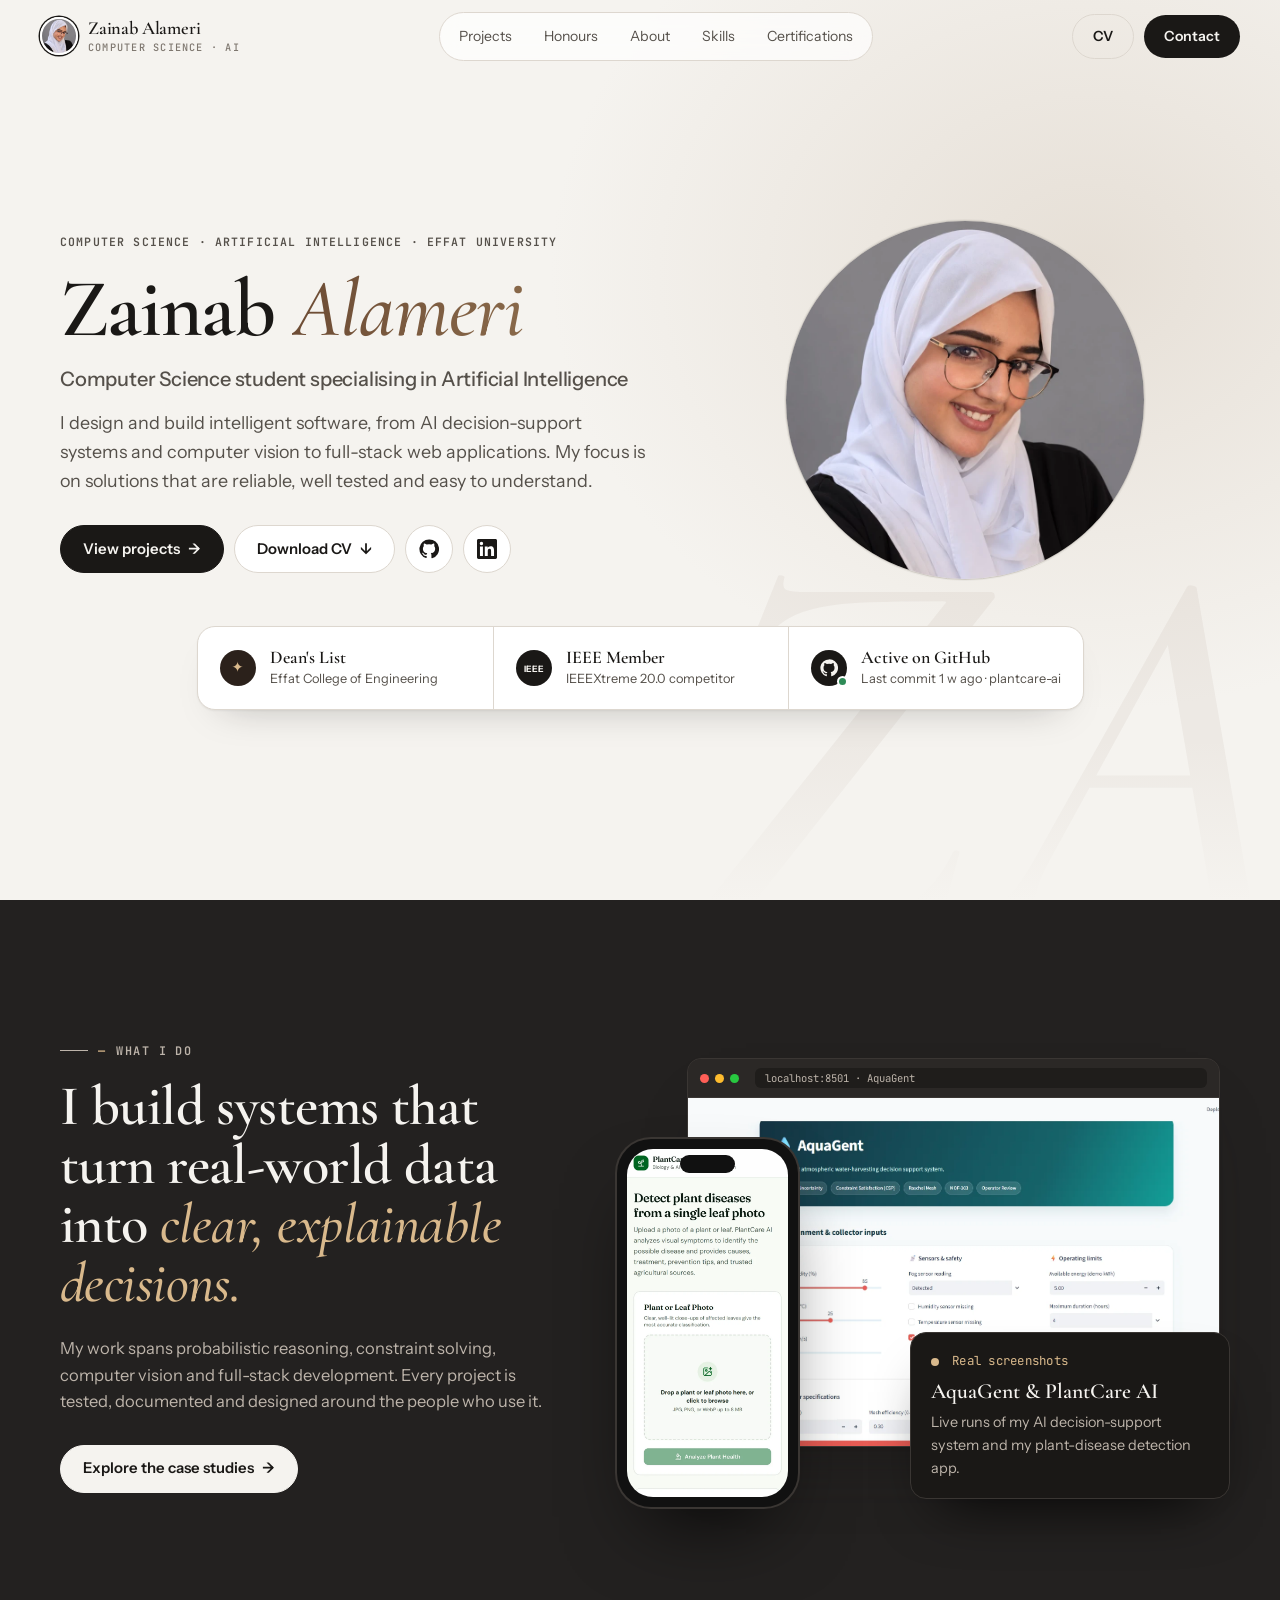
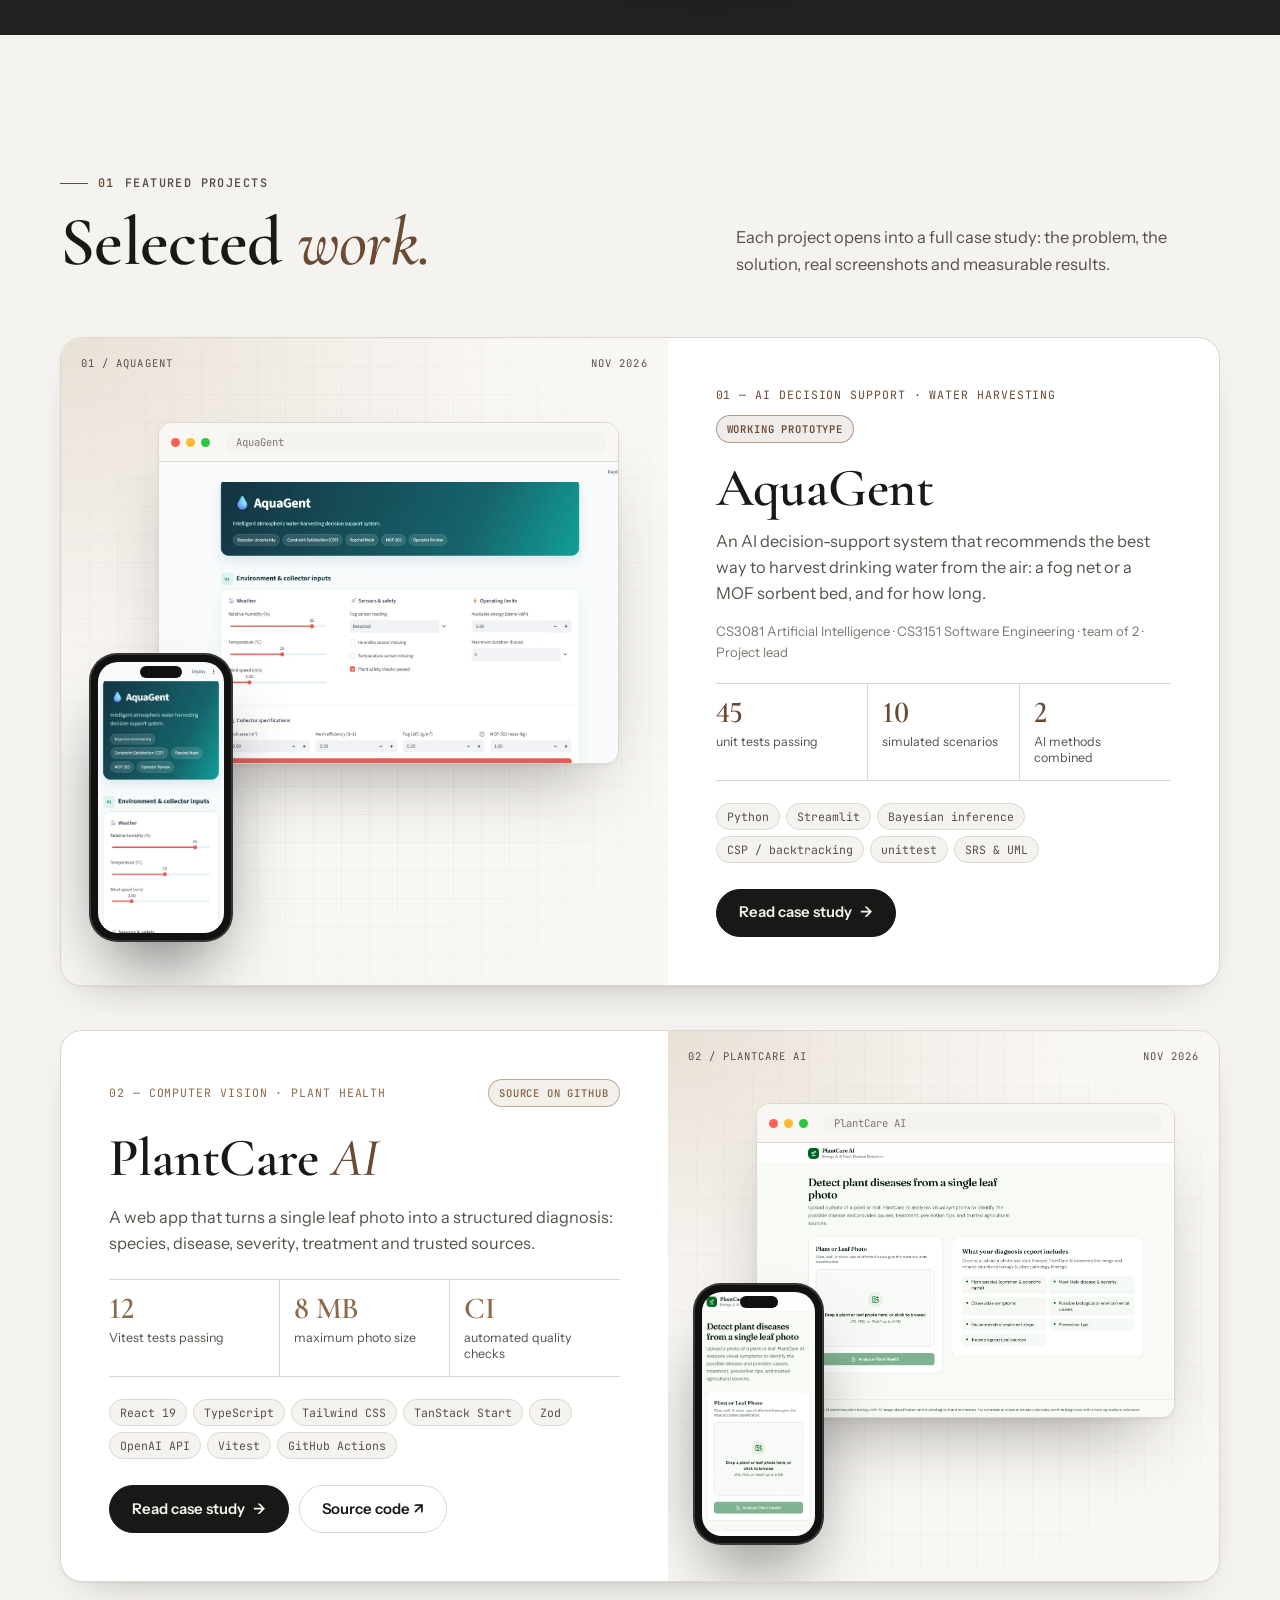
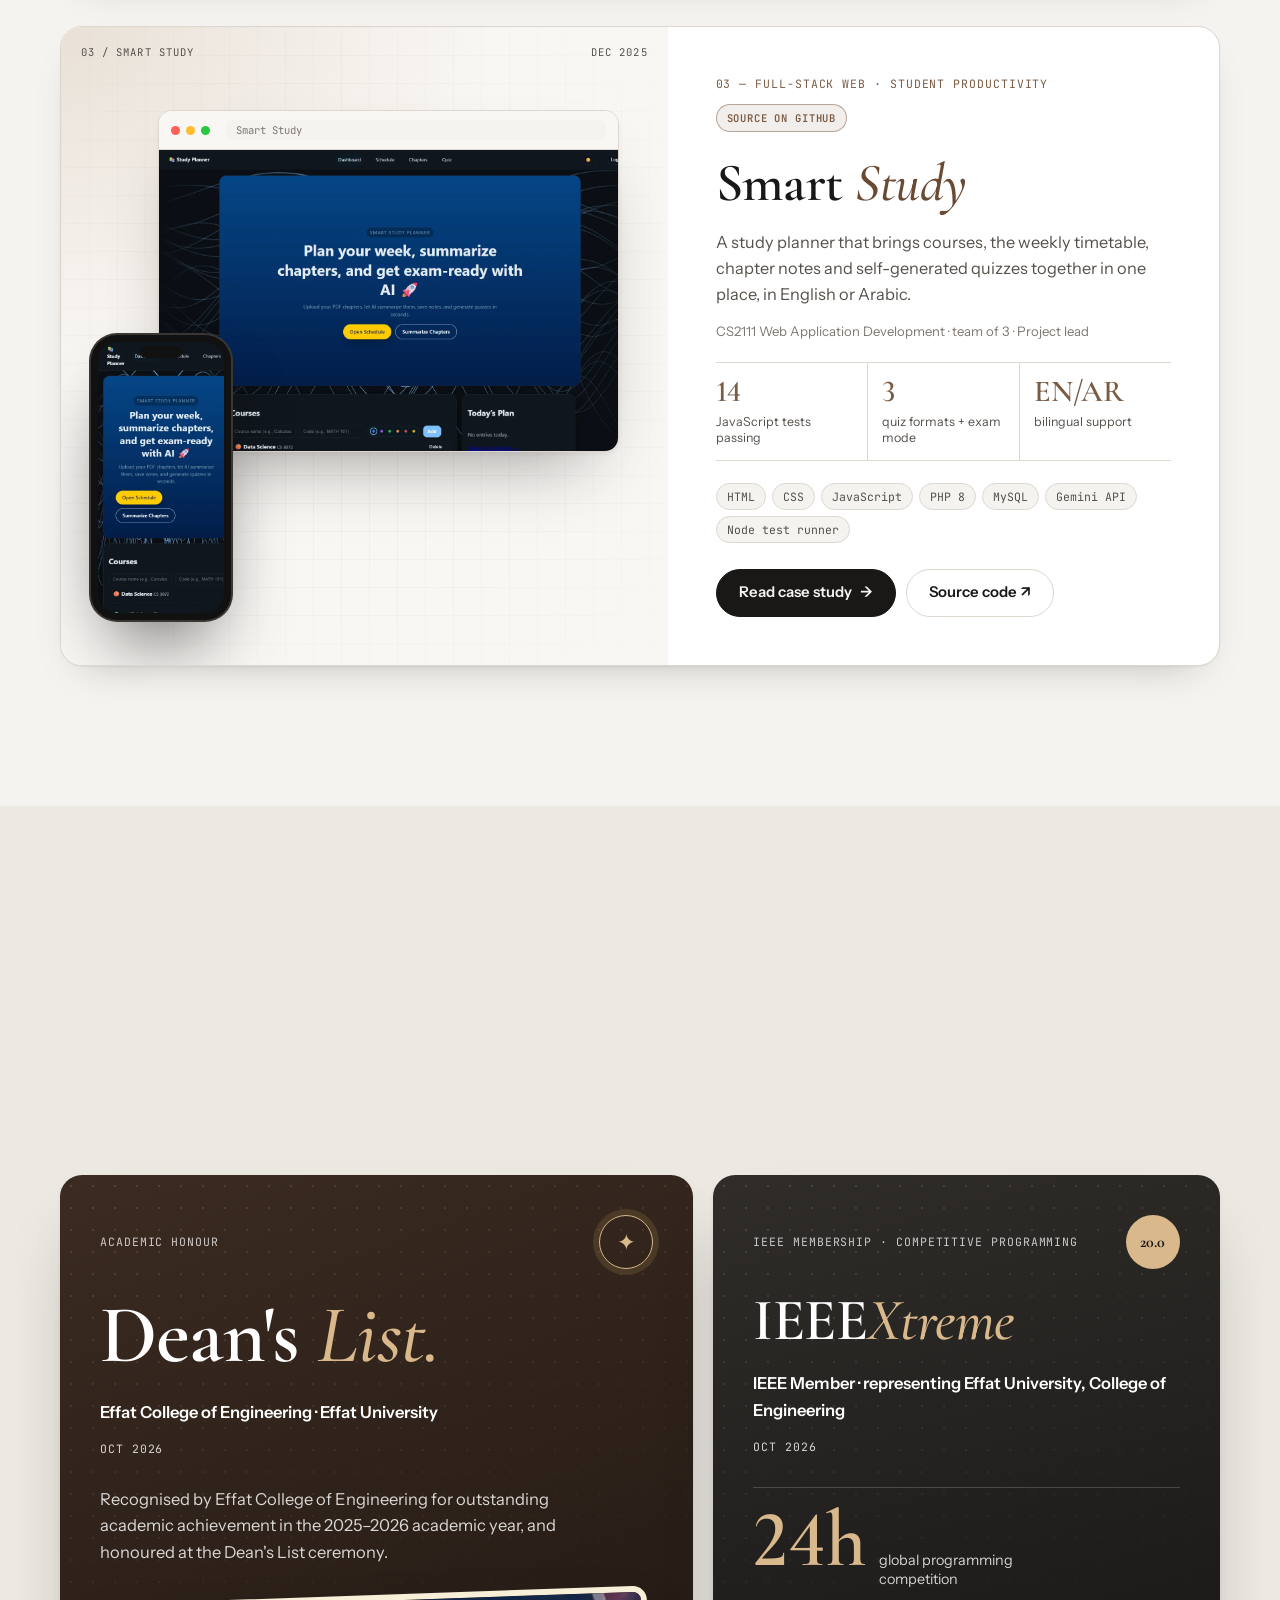
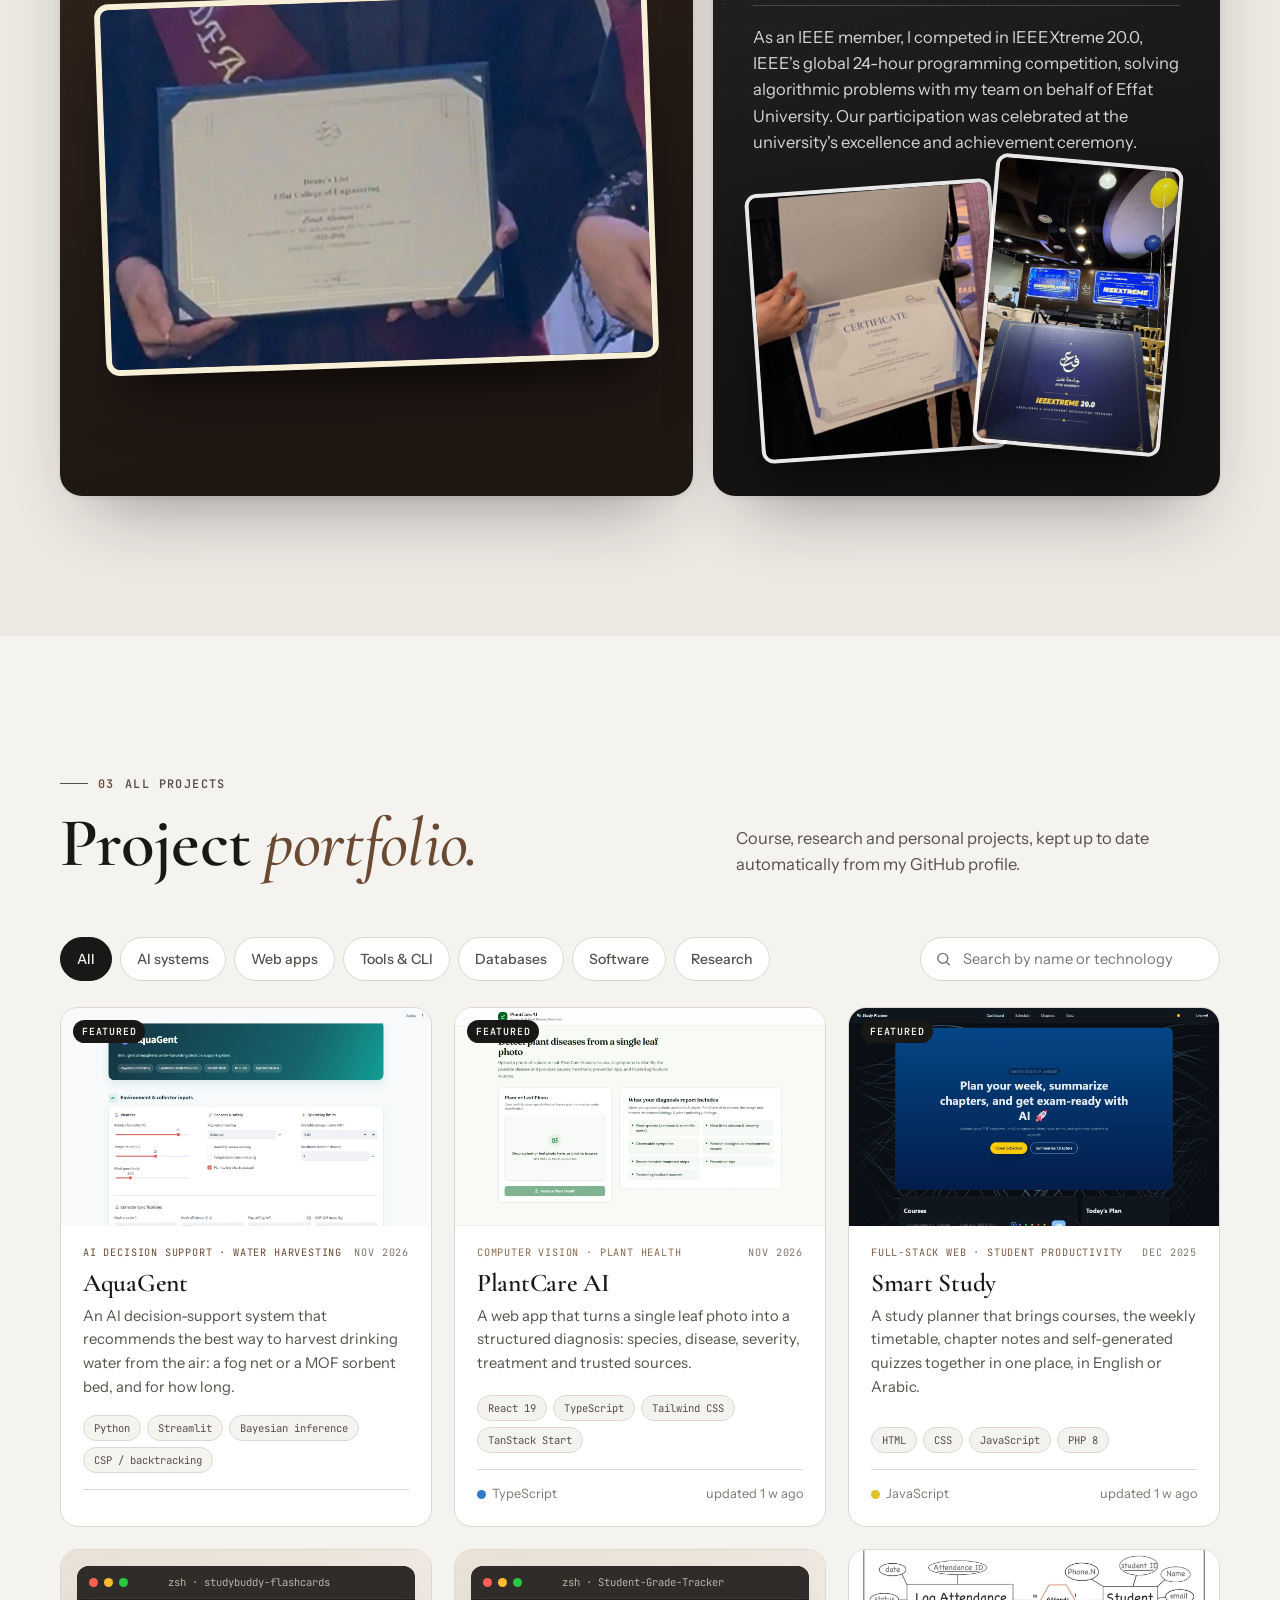
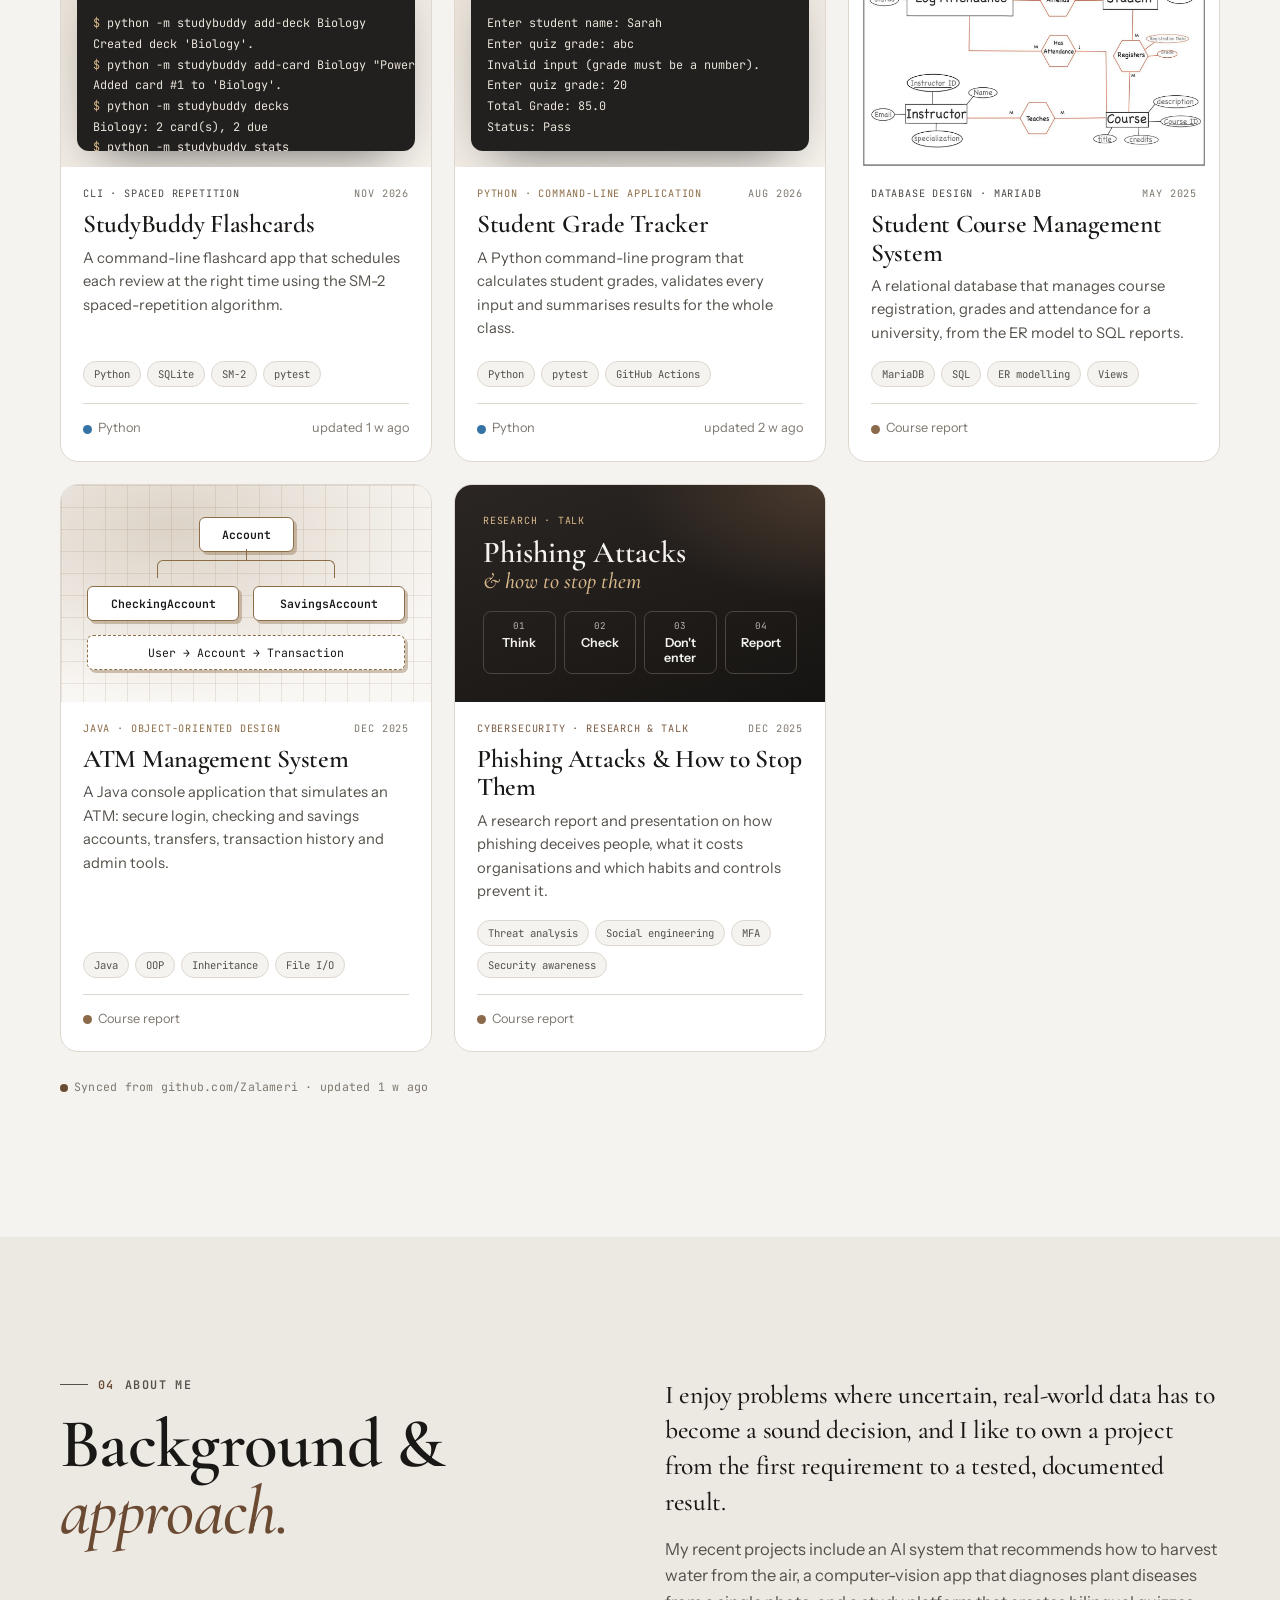
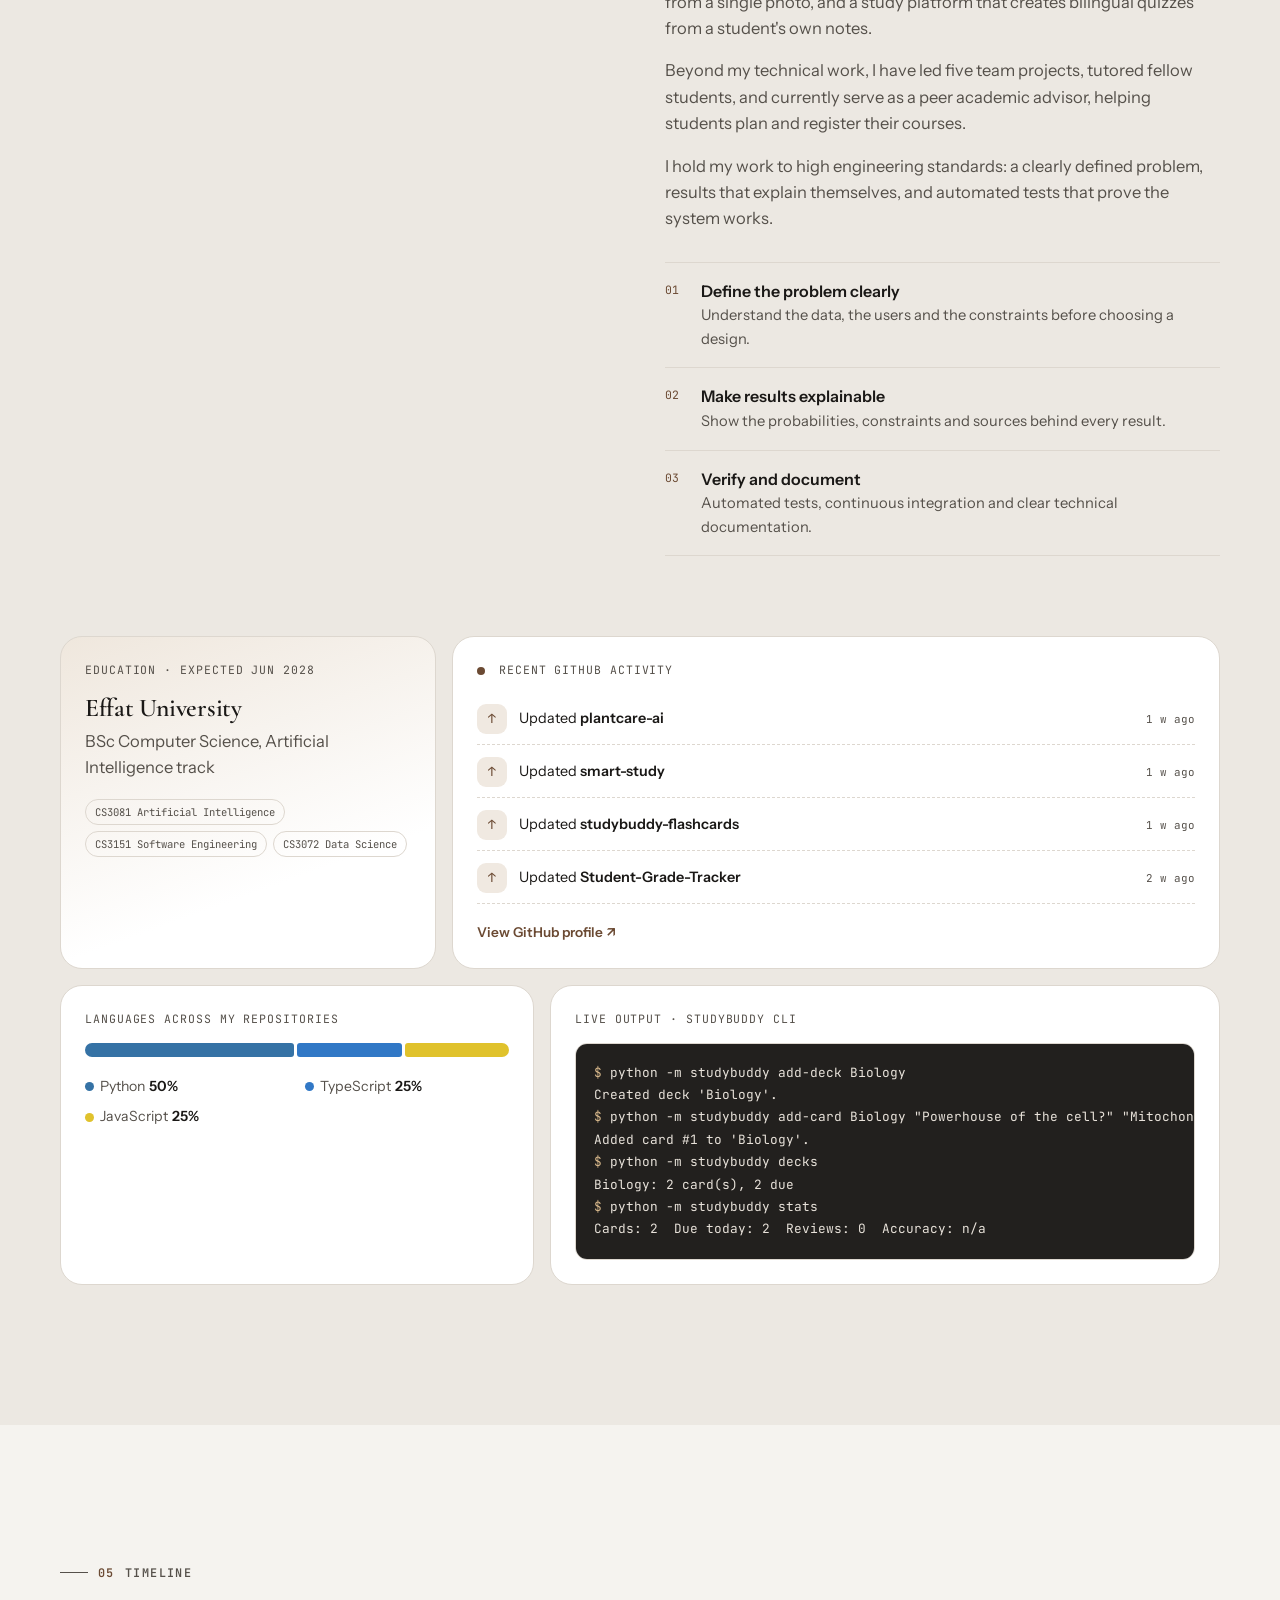
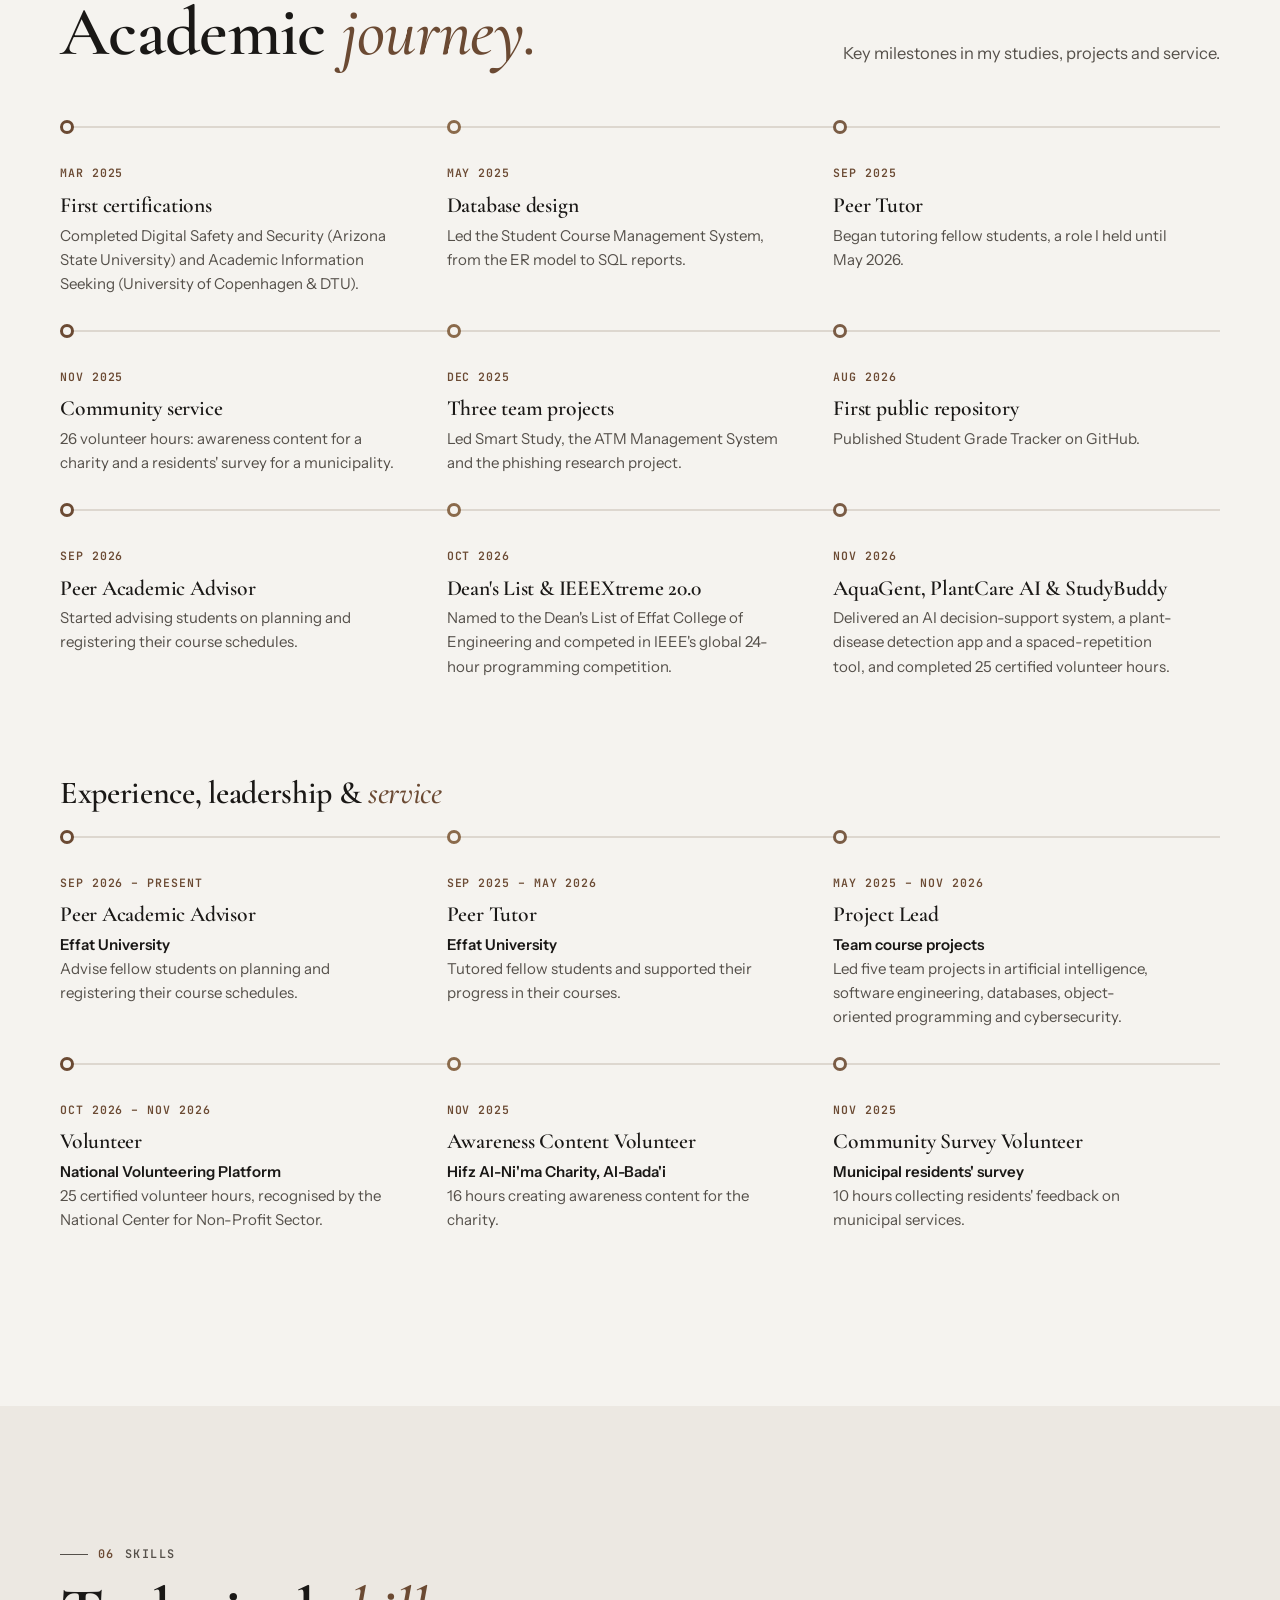
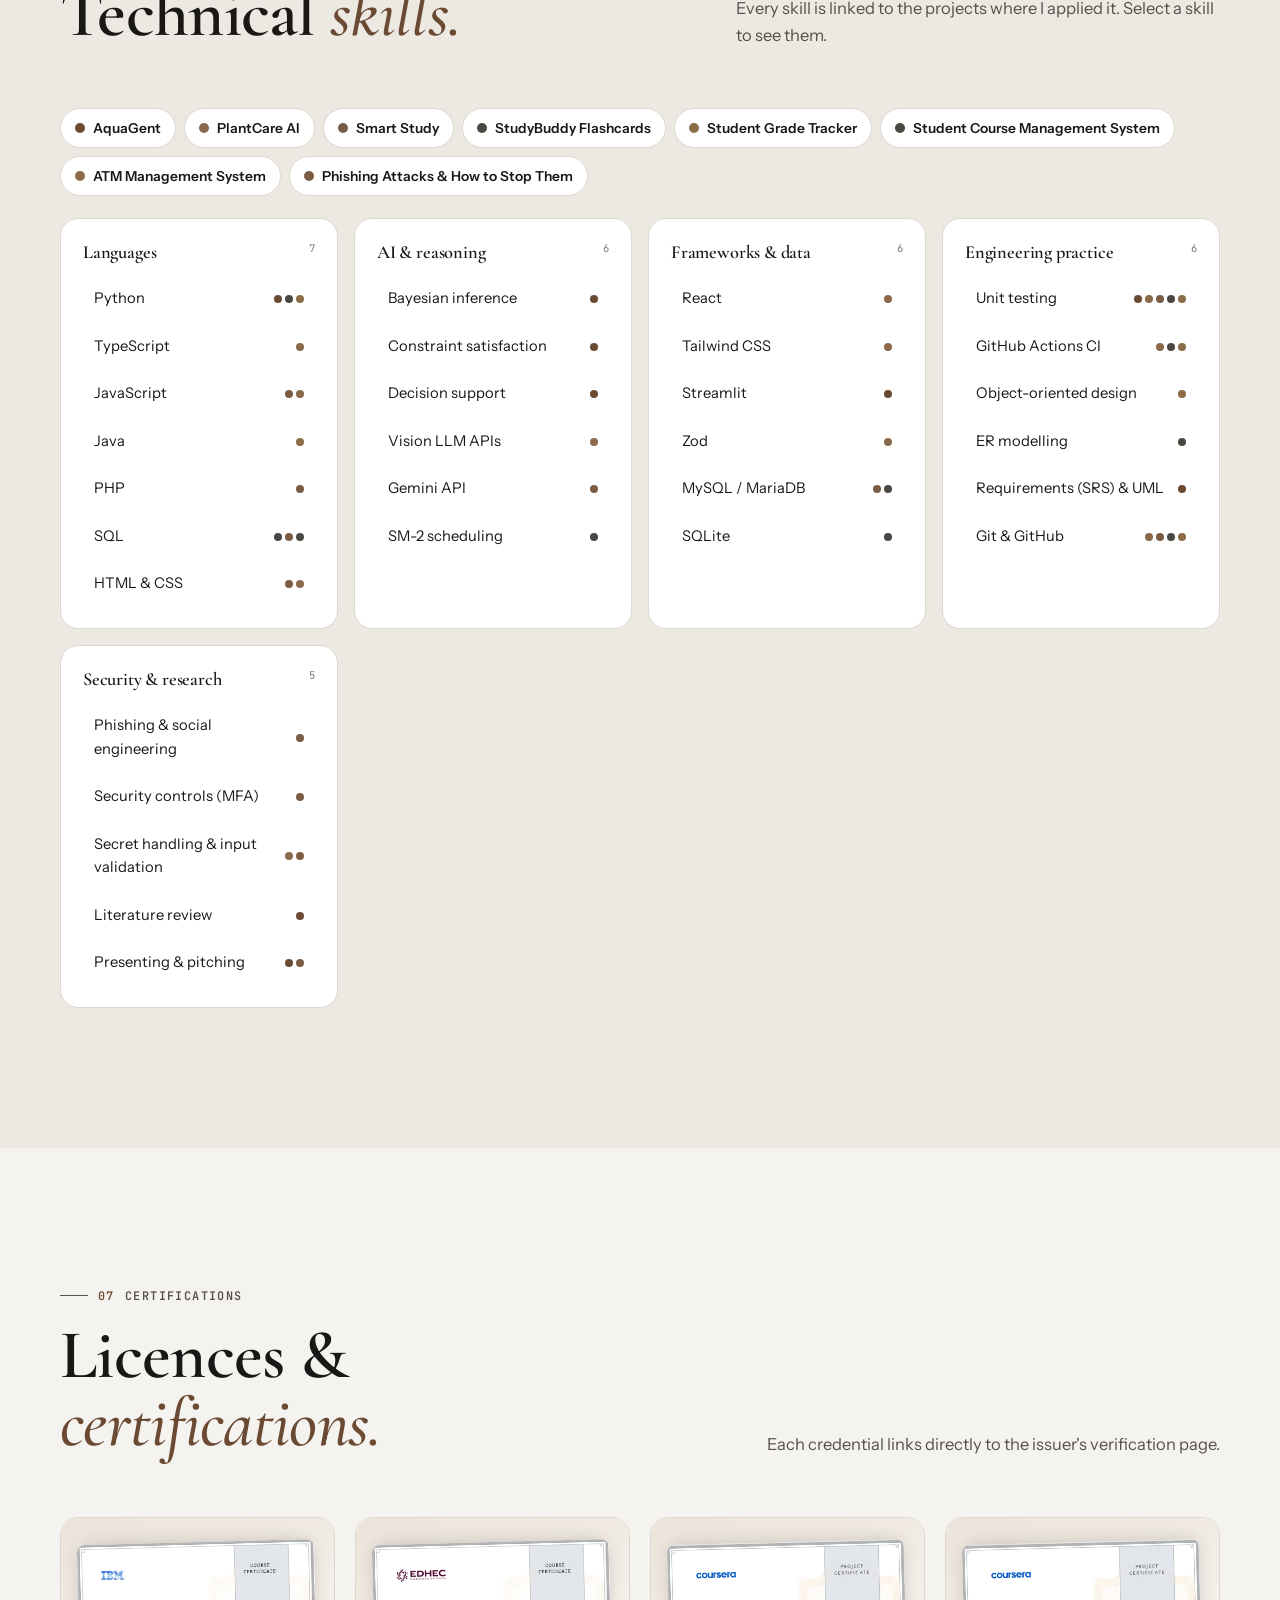
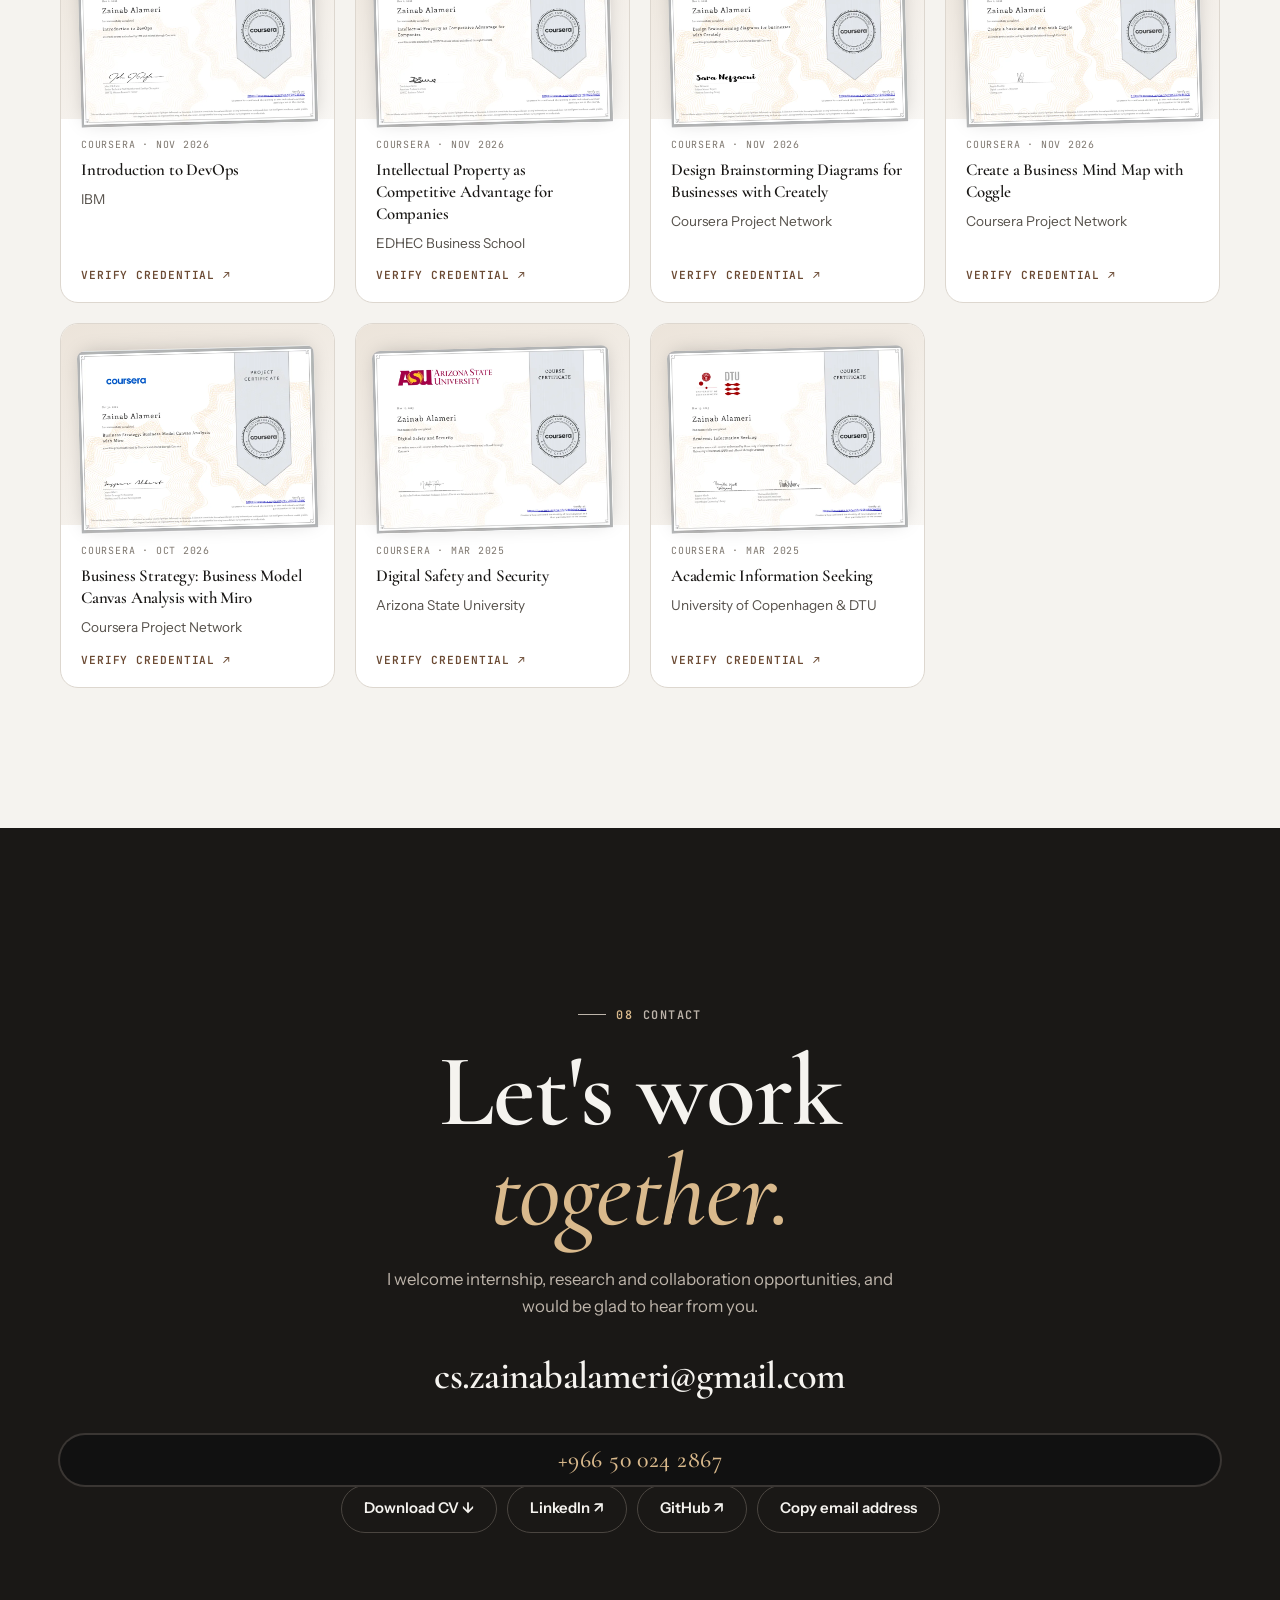
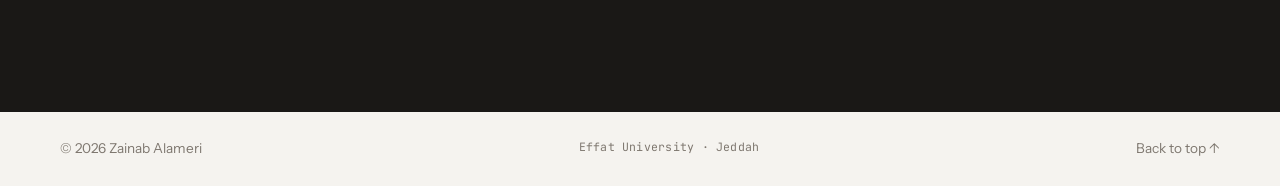
==== index.html @ dae9805c "Portfolio website and CV" ====
<!doctype html>
<html lang="en">
<head>
  <meta charset="utf-8">
  <meta name="viewport" content="width=device-width, initial-scale=1">
  <title>Zainab Alameri · Computer Science & Artificial Intelligence</title>
  <meta name="description" content="Zainab Alameri, Computer Science (Artificial Intelligence) student at Effat University and Dean's List honoree. Projects, case studies, skills and certifications.">
  <meta name="theme-color" content="#f4f8f8">
  <link rel="canonical" href="https://zalameri.github.io/">
  <meta property="og:type" content="website">
  <meta property="og:title" content="Zainab Alameri · Computer Science & Artificial Intelligence">
  <meta property="og:description" content="Computer Science (AI) student at Effat University building intelligent, well-tested software.">
  <meta property="og:url" content="https://zalameri.github.io/">
  <meta property="og:image" content="https://zalameri.github.io/assets/img/zainab-head.webp">
  <meta name="twitter:card" content="summary">
  <link rel="icon" href="assets/img/favicon.svg" type="image/svg+xml">
  <link rel="preconnect" href="https://fonts.googleapis.com">
  <link rel="preconnect" href="https://fonts.gstatic.com" crossorigin>
  <link href="https://fonts.googleapis.com/css2?family=Cormorant+Garamond:ital,wght@0,400..700;1,400..700&family=Instrument+Sans:wght@400..700&family=JetBrains+Mono:wght@400;600&display=swap" rel="stylesheet">
  <link rel="stylesheet" href="assets/css/style.css?v=22">
</head>
<body>
  <a class="skip" href="#main">Skip to content</a>
  <div class="progress" aria-hidden="true"><span></span></div>

  <header class="top">
    <a class="brand" href="#home" aria-label="Zainab Alameri, home">
      <img class="brand-avatar" src="assets/img/zainab-sm.webp" alt="" width="240" height="240">
      <span class="brand-name">Zainab Alameri<small>Computer Science · AI</small></span>
    </a>
    <nav class="nav" aria-label="Main">
      <a href="#work">Projects</a>
      <a href="#recognition">Honours</a>
      <a href="#about">About</a>
      <a href="#skills">Skills</a>
      <a href="#certificates">Certifications</a>
    </nav>
    <div class="top-actions">
      <a class="pill-btn ghost-pill" href="cv.html">CV</a>
      <a class="pill-btn" href="#contact">Contact</a>
    </div>
  </header>

  <main id="main">
    <!-- ================= HERO ================= -->
    <section id="home" class="hero">
      <span class="monogram" aria-hidden="true">ZA</span>
      <div class="wrap hero-grid">
        <div class="hero-copy reveal">
          <p class="kicker">Computer Science · Artificial Intelligence · Effat&nbsp;University</p>
          <h1 class="display hero-name">Zainab <em>Alameri</em></h1>
          <p class="hero-role">Computer Science student specialising in Artificial Intelligence</p>
          <p class="hero-lede">I design and build intelligent software, from AI decision-support systems and computer vision to full-stack web applications. My focus is on solutions that are reliable, well tested and easy to understand.</p>
          <div class="cta-row">
            <a class="btn primary" href="#work">View projects <span aria-hidden="true">→</span></a>
            <a class="btn" href="assets/Zainab-Alameri-CV.pdf" download>Download CV <span aria-hidden="true">↓</span></a>
            <a class="icon-btn" data-github-link aria-label="GitHub profile"><svg viewBox="0 0 24 24" aria-hidden="true"><path d="M12 .5a11.5 11.5 0 0 0-3.64 22.41c.58.1.79-.25.79-.56v-2c-3.2.7-3.88-1.37-3.88-1.37-.53-1.33-1.28-1.69-1.28-1.69-1.050-.72.08-.7.08-.7 1.16.08 1.77 1.19 1.77 1.19 1.03 1.77 2.7 1.26 3.36.96.1-.75.4-1.26.73-1.55-2.55-.29-5.24-1.28-5.24-5.68 0-1.25.45-2.28 1.18-3.080-.12-.29-.51-1.46.11-3.04 0 0 .97-.31 3.17 1.18a11 11 0 0 1 5.77 0c2.2-1.49 3.17-1.18 3.17-1.18.62 1.58.23 2.75.11 3.04.74.8 1.18 1.83 1.18 3.08 0 4.41-2.69 5.38-5.25 5.67.41.36.78 1.06.78 2.14v3.17c0 .31.21.67.8.56A11.5 11.5 0 0 0 12 .5Z"/></svg></a>
            <a class="icon-btn" data-linkedin-link aria-label="LinkedIn profile"><svg viewBox="0 0 24 24" aria-hidden="true"><path d="M20.45 20.45h-3.55v-5.57c0-1.33-.03-3.04-1.85-3.04-1.86 0-2.14 1.45-2.14 2.94v5.67H9.36V9h3.41v1.56h.05c.48-.9 1.64-1.85 3.37-1.85 3.6 0 4.27 2.37 4.27 5.46v6.28ZM5.34 7.43a2.06 2.06 0 1 1 0-4.12 2.06 2.06 0 0 1 0 4.12ZM7.12 20.45H3.56V9h3.56v11.45ZM22.22 0H1.77C.79 0 0 .77 0 1.73v20.54C0 23.23.79 24 1.77 24h20.45c.98 0 1.78-.77 1.78-1.73V1.73C24 .77 23.2 0 22.22 0Z"/></svg></a>
          </div>
        </div>

        <div class="hero-photo reveal">
          <div class="photo-frame">
                        <img src="assets/img/zainab-head.webp" alt="Portrait of Zainab Alameri" width="700" height="700">
          </div>
        </div>
      </div>
      <div class="wrap">
  <ul class="creds reveal" aria-label="Highlights">
            <li><span class="ci c1" aria-hidden="true">✦</span><div><b>Dean's List</b><small>Effat College of Engineering</small></div></li>
            <li><span class="ci c2" aria-hidden="true">IEEE</span><div><b>IEEE Member</b><small>IEEEXtreme 20.0 competitor</small></div></li>
            <li><span class="ci c3" aria-hidden="true"><svg viewBox="0 0 24 24" width="18" height="18" fill="currentColor"><path d="M12 .5a11.5 11.5 0 0 0-3.64 22.41c.58.1.79-.25.79-.56v-2c-3.2.7-3.88-1.37-3.88-1.37-.53-1.33-1.28-1.69-1.28-1.69-1.05-.72.08-.7.08-.7 1.16.08 1.77 1.19 1.77 1.19 1.03 1.77 2.7 1.26 3.36.96.1-.75.4-1.26.73-1.55-2.55-.29-5.24-1.28-5.24-5.68 0-1.25.45-2.28 1.18-3.08-.12-.29-.51-1.46.11-3.04 0 0 .97-.31 3.17 1.18a11 11 0 0 1 5.77 0c2.2-1.49 3.17-1.18 3.17-1.18.62 1.58.23 2.75.11 3.04.74.8 1.18 1.83 1.18 3.08 0 4.41-2.69 5.38-5.25 5.67.41.36.78 1.06.78 2.14v3.17c0 .31.21.67.8.56A11.5 11.5 0 0 0 12 .5Z"/></svg><i class="gh-pulse"></i></span><div><b>Active on GitHub</b><small id="gh-live">Shipping code every week</small></div></li>
          </ul>
      </div>
    </section>

    <!-- ================= SHOWCASE ================= -->
    <section class="showcase" aria-labelledby="h-showcase">
      <div class="wrap showcase-grid">
        <div class="showcase-copy reveal">
          <p class="eyebrow"><span>—</span> What I do</p>
          <h2 id="h-showcase" class="display">I build systems that turn real-world data into <em>clear, explainable decisions.</em></h2>
          <p class="sec-sub">My work spans probabilistic reasoning, constraint solving, computer vision and full-stack development. Every project is tested, documented and designed around the people who use it.</p>
          <a class="btn primary" href="#work">Explore the case studies <span aria-hidden="true">→</span></a>
        </div>
        <div class="stage reveal" aria-label="Screenshots of AquaGent on desktop and PlantCare AI on a phone">
          <figure class="win stage-win">
            <div class="win-bar"><i></i><i></i><i></i><span>localhost:8501 · AquaGent</span></div>
            <img src="assets/img/projects/aquagent-ui.webp" alt="AquaGent running on desktop: water-harvesting decision support with weather, sensor and operating-limit inputs" width="1440" height="900">
          </figure>
          <figure class="phone stage-phone">
            <span class="notch" aria-hidden="true"></span>
            <img src="assets/img/projects/plantcare-phone.webp" alt="PlantCare AI running on a phone: detect plant diseases from a single leaf photo" width="600" height="1298">
          </figure>
          <div class="stage-note">
            <p class="mono"><span class="live-dot" aria-hidden="true"></span> Real screenshots</p>
            <b>AquaGent &amp; PlantCare AI</b>
            <p>Live runs of my AI decision-support system and my plant-disease detection app.</p>
          </div>
        </div>
      </div>
    </section>

    <!-- ================= FEATURED ================= -->
    <section id="work" class="section">
      <div class="wrap">
        <header class="reveal sec-head row">
          <div>
            <p class="eyebrow"><span>01</span> Featured projects</p>
            <h2 class="display">Selected <em>work.</em></h2>
          </div>
          <p class="sec-sub">Each project opens into a full case study: the problem, the solution, real screenshots and measurable results.</p>
        </header>
        <div id="featured" class="featured"></div>
      </div>
    </section>

    <!-- ================= RECOGNITION ================= -->
    <section id="recognition" class="section tint">
      <div class="wrap">
        <header class="reveal sec-head row">
          <div>
            <p class="eyebrow"><span>02</span> Honours &amp; awards</p>
            <h2 class="display">Honours &amp; <em>achievements.</em></h2>
          </div>
          <p class="sec-sub">Academic recognition and competitive programming on behalf of Effat University.</p>
        </header>
        <div id="recog" class="recog"></div>
      </div>
    </section>

    <!-- ================= ALL PROJECTS ================= -->
    <section id="projects" class="section">
      <div class="wrap">
        <header class="reveal sec-head row">
          <div>
            <p class="eyebrow"><span>03</span> All projects</p>
            <h2 class="display">Project <em>portfolio.</em></h2>
          </div>
          <p class="sec-sub">Course, research and personal projects, kept up to date automatically from my GitHub profile.</p>
        </header>
        <div class="toolbar">
          <div id="filters" class="filters" role="group" aria-label="Filter projects"></div>
          <label class="search"><span class="visually-hidden">Search projects</span>
            <svg viewBox="0 0 24 24" aria-hidden="true"><circle cx="11" cy="11" r="7"/><path d="m20 20-3.5-3.5"/></svg>
            <input id="q" type="search" placeholder="Search by name or technology" autocomplete="off">
          </label>
        </div>
        <ul id="grid" class="grid"></ul>
        <p id="sync" class="sync mono" aria-live="polite"><span class="live-dot"></span>Connecting to GitHub…</p>
      </div>
    </section>

    <!-- ================= ABOUT ================= -->
    <section id="about" class="section band">
      <div class="wrap about-grid">
        <div>
          <p class="eyebrow"><span>04</span> About me</p>
          <h2 class="display">Background &amp; <em>approach.</em></h2>
        </div>
        <div class="about-copy">
          <p class="big">I enjoy problems where uncertain, real-world data has to become a sound decision, and I like to own a project from the first requirement to a tested, documented result.</p>
          <p>My recent projects include an AI system that recommends how to harvest water from the air, a computer-vision app that diagnoses plant diseases from a single photo, and a study platform that creates bilingual quizzes from a student's own notes.</p>
          <p>Beyond my technical work, I have led five team projects, tutored fellow students, and currently serve as a peer academic advisor, helping students plan and register their courses.</p>
          <p>I hold my work to high engineering standards: a clearly defined problem, results that explain themselves, and automated tests that prove the system works.</p>
          <ol class="approach">
            <li><span>01</span><div><b>Define the problem clearly</b>Understand the data, the users and the constraints before choosing a design.</div></li>
            <li><span>02</span><div><b>Make results explainable</b>Show the probabilities, constraints and sources behind every result.</div></li>
            <li><span>03</span><div><b>Verify and document</b>Automated tests, continuous integration and clear technical documentation.</div></li>
          </ol>
        </div>
      </div>
      <div class="wrap bento">
        <article class="tile edu">
          <p class="mono">Education · <span id="edu-when"></span></p>
          <h3 id="edu-school"></h3>
          <p id="edu-degree"></p>
          <ul id="edu-courses" class="mini-tags"></ul>
        </article>
        <article class="tile activity">
          <p class="mono"><span class="live-dot"></span> Recent GitHub activity</p>
          <ol id="activity" class="feed"><li class="muted">Loading…</li></ol>
          <a class="tile-link" data-github-link>View GitHub profile ↗</a>
        </article>
        <article class="tile langs">
          <p class="mono">Languages across my repositories</p>
          <div id="langbar" class="langbar" role="img" aria-label="Share of repositories by language"></div>
          <ul id="langlist" class="langlist"></ul>
        </article>
        <article class="tile term-tile">
          <p class="mono">Live output · StudyBuddy CLI</p>
          <pre class="term" id="term" aria-label="Terminal output from StudyBuddy Flashcards"></pre>
        </article>
      </div>
    </section>

    <!-- ================= JOURNEY ================= -->
    <section id="journey" class="section">
      <div class="wrap">
        <header class="reveal sec-head row">
          <div>
            <p class="eyebrow"><span>05</span> Timeline</p>
            <h2 class="display">Academic <em>journey.</em></h2>
          </div>
          <p class="sec-sub">Key milestones in my studies, projects and service.</p>
        </header>
        <ol id="timeline" class="timeline"></ol>
        <div id="experience-wrap" hidden>
          <h3 class="h3">Experience, leadership &amp; <em>service</em></h3>
          <ol id="experience" class="timeline"></ol>
        </div>
      </div>
    </section>

    <!-- ================= SKILLS ================= -->
    <section id="skills" class="section tint">
      <div class="wrap">
        <header class="reveal sec-head row">
          <div>
            <p class="eyebrow"><span>06</span> Skills</p>
            <h2 class="display">Technical <em>skills.</em></h2>
          </div>
          <p class="sec-sub">Every skill is linked to the projects where I applied it. Select a skill to see them.</p>
        </header>
        <div id="skillgrid" class="skillgrid"></div>
      </div>
    </section>

    <!-- ================= CERTIFICATES ================= -->
    <section id="certificates" class="section">
      <div class="wrap">
        <header class="reveal sec-head row">
          <div>
            <p class="eyebrow"><span>07</span> Certifications</p>
            <h2 class="display">Licences &amp; <em>certifications.</em></h2>
          </div>
          <p class="sec-sub">Each credential links directly to the issuer's verification page.</p>
        </header>
        <ul id="certs" class="certs"></ul>
      </div>
    </section>

    <!-- ================= CONTACT ================= -->
    <section id="contact" class="contact">
      <div class="wrap">
        <p class="eyebrow"><span>08</span> Contact</p>
        <h2 class="display huge">Let's work <em>together.</em></h2>
        <p class="contact-sub">I welcome internship, research and collaboration opportunities, and would be glad to hear from you.</p>
        <a class="mail" data-email-link></a>
        <p class="phone"><a data-phone-link></a></p>
        <div class="cta-row center">
          <a class="btn" href="assets/Zainab-Alameri-CV.pdf" download>Download CV ↓</a>
          <a class="btn" data-linkedin-link>LinkedIn ↗</a>
          <a class="btn" data-github-link>GitHub ↗</a>
          <button class="btn" type="button" id="copy-mail">Copy email address</button>
        </div>
      </div>
    </section>
  </main>

  <footer class="footer wrap">
    <span>© <span id="year"></span> Zainab Alameri</span>
    <span class="mono">Effat University · Jeddah</span>
    <a href="#home">Back to top ↑</a>
  </footer>

  <script src="assets/js/data.js?v=22"></script>
  <script src="assets/js/common.js?v=22"></script>
  <script src="assets/js/main.js?v=22"></script>
</body>
</html>
---- assets/css/style.css ----
/* =====================================================================
   Zainab Alameri — portfolio
   Theme: "Aqua Lab". Living water contours, glass windows, accent per project.
   ===================================================================== */
:root {
  --bg: #f4f8f8; --bg2: #e8f1f0; --surface: #ffffff; --surface2: #f6faf9;
  --ink: #0a1a22; --ink2: #47595f; --ink3: #6b7d82; --line: #cfdcda;
  --aqua: #0b7285; --leaf: #3d7a1f; --coral: #c2410c; --violet: #6741d9; --sun: #a15c07;
  --aqua-soft: #cdeeee; --glow: rgba(11,114,133,.18);
  --band: #e4f0ef; --band2: #ffffff; --band-ink: #0a1a22; --band-ink2: #47595f; --band-line: #cfdcda;
  --shadow: 0 1px 2px rgba(10,26,34,.06), 0 20px 50px -24px rgba(10,26,34,.35);
  --shadow-lg: 0 2px 4px rgba(10,26,34,.06), 0 40px 80px -30px rgba(10,26,34,.45);
  --r: 22px; --r-sm: 12px;
  --display: "Bricolage Grotesque", system-ui, sans-serif;
  --serif: "Instrument Serif", Georgia, serif;
  --body: "Instrument Sans", system-ui, sans-serif;
  --mono: "JetBrains Mono", ui-monospace, monospace;
  --wrap: 1240px; --gut: clamp(16px, 4vw, 40px);
  color-scheme: light;
}
.a-aqua { --acc: var(--aqua); } .a-leaf { --acc: var(--leaf); } .a-coral { --acc: var(--coral); }
.a-violet { --acc: var(--violet); } .a-sun { --acc: var(--sun); }

*, *::before, *::after { box-sizing: border-box; }
html { scroll-behavior: smooth; -webkit-text-size-adjust: 100%; scroll-padding-top: 80px; overflow-x: clip; }
main { overflow-x: clip; }
body { margin: 0; background: var(--bg); color: var(--ink); font: 16.5px/1.6 var(--body); overflow-x: hidden; transition: background .5s, color .5s; }
img { max-width: 100%; height: auto; display: block; }
a { color: inherit; }
button { font: inherit; color: inherit; }
:focus-visible { outline: 2px solid var(--aqua); outline-offset: 3px; border-radius: 6px; }
.wrap { max-width: var(--wrap); margin: 0 auto; padding: 0 var(--gut); }
.mono { font-family: var(--mono); font-size: .72rem; letter-spacing: .08em; text-transform: uppercase; }
.visually-hidden { position: absolute; width: 1px; height: 1px; overflow: hidden; clip: rect(0 0 0 0); white-space: nowrap; }
.skip { position: absolute; left: -999px; top: 10px; z-index: 200; background: var(--ink); color: var(--bg); padding: 10px 16px; border-radius: 8px; }
.skip:focus { left: 10px; }
.muted { color: var(--ink3); }
@media (prefers-reduced-motion: reduce) { html { scroll-behavior: auto; } *, *::before, *::after { animation-duration: .001s !important; animation-iteration-count: 1 !important; transition-duration: .001s !important; } }

.display { font-family: var(--display); font-weight: 700; letter-spacing: -.035em; line-height: .98; margin: 0; font-variation-settings: "opsz" 96; }
.display em { font-family: var(--serif); font-style: italic; font-weight: 400; letter-spacing: -.01em; color: var(--aqua); }
.live-dot { display: inline-block; width: 8px; height: 8px; border-radius: 50%; background: #22c55e; box-shadow: 0 0 0 0 rgba(34,197,94,.6); animation: ping 2s infinite; vertical-align: middle; margin-right: 6px; }
@keyframes ping { 70% { box-shadow: 0 0 0 8px rgba(34,197,94,0); } 100% { box-shadow: 0 0 0 0 rgba(34,197,94,0); } }

/* ---------- progress + header ---------- */
.progress { position: fixed; inset: 0 0 auto; height: 3px; z-index: 120; }
.progress span { display: block; height: 100%; width: 0; background: linear-gradient(90deg, var(--aqua), var(--leaf), var(--coral)); }
.top { position: fixed; inset: 0 0 auto; z-index: 100; display: flex; align-items: center; gap: 20px; padding: 12px var(--gut); transition: background .3s, box-shadow .3s; }
.top.scrolled { background: color-mix(in srgb, var(--bg) 78%, transparent); backdrop-filter: blur(14px) saturate(1.4); box-shadow: 0 1px 0 var(--line); }
.brand { display: flex; align-items: center; gap: 10px; text-decoration: none; }
.brand-drop { width: 30px; height: 30px; border-radius: 50% 50% 50% 0; transform: rotate(-45deg); background: linear-gradient(135deg, var(--aqua), var(--leaf)); box-shadow: 0 6px 18px -6px var(--aqua); }
.brand-name { font: 700 1rem/1.05 var(--display); letter-spacing: -.02em; }
.brand-name small { display: block; font: 500 .64rem var(--mono); letter-spacing: .12em; color: var(--ink3); text-transform: uppercase; margin-top: 3px; }
.nav { display: flex; gap: 4px; margin: 0 auto; padding: 5px; border-radius: 999px; background: color-mix(in srgb, var(--surface) 70%, transparent); border: 1px solid var(--line); backdrop-filter: blur(10px); }
.nav a { text-decoration: none; font-size: .88rem; padding: 7px 14px; border-radius: 999px; color: var(--ink2); transition: all .25s; }
.nav a:hover { color: var(--ink); }
.nav a.on { background: var(--aqua); color: #fff; }
.top-actions { display: flex; gap: 10px; align-items: center; }
.theme { width: 42px; height: 42px; border-radius: 50%; border: 1px solid var(--line); background: var(--surface); cursor: pointer; display: grid; place-items: center; }
.theme span { width: 16px; height: 16px; border-radius: 50%; background: var(--sun); box-shadow: 0 0 0 4px color-mix(in srgb, var(--sun) 25%, transparent); transition: all .5s cubic-bezier(.5,-0.5,.3,1.5); }
.pill-btn { text-decoration: none; font-weight: 600; font-size: .88rem; padding: 10px 20px; border-radius: 999px; background: var(--aqua); color: #fff; white-space: nowrap; }
@media (max-width: 980px) { .nav { display: none; } .top-actions { margin-left: auto; } }
@media (max-width: 420px) { .pill-btn { display: none; } }

/* ---------- buttons ---------- */
.btn { display: inline-flex; align-items: center; gap: 8px; min-height: 48px; padding: 0 22px; border-radius: 999px; border: 1px solid var(--line); background: var(--surface); text-decoration: none; font-weight: 600; font-size: .93rem; cursor: pointer; transition: transform .25s, box-shadow .25s, background .25s; }
.btn:hover { transform: translateY(-2px); box-shadow: var(--shadow); }
.btn.primary { background: var(--aqua); color: #fff; border-color: var(--aqua); }
.btn.acc { background: var(--acc); color: var(--bg); border-color: var(--acc); }
.btn.light { background: transparent; color: var(--band-ink); border-color: var(--band-line); }
.btn.light:hover { background: rgba(255,255,255,.06); }
.btn[aria-disabled="true"] { opacity: .65; cursor: default; transform: none; box-shadow: none; }
.icon-btn { width: 48px; height: 48px; border-radius: 50%; border: 1px solid var(--line); background: var(--surface); display: grid; place-items: center; transition: transform .25s; }
.icon-btn:hover { transform: translateY(-2px) rotate(-6deg); }
.icon-btn svg { width: 20px; height: 20px; fill: currentColor; }
.cta-row { display: flex; flex-wrap: wrap; gap: 10px; align-items: center; }
.cta-row.center { justify-content: center; }

/* ---------- hero ---------- */
.hero { position: relative; min-height: 100svh; display: flex; align-items: center; padding: 120px 0 90px; overflow: hidden; isolation: isolate; }
#water, #water2 { position: absolute; inset: 0; width: 100%; height: 100%; z-index: -1; }
.hero::after { content: ""; position: absolute; inset: auto 0 0; height: 160px; background: linear-gradient(transparent, var(--bg)); z-index: -1; pointer-events: none; }
.hero-grid { display: grid; grid-template-columns: minmax(0, 1.05fr) minmax(0, 1fr); gap: clamp(30px, 5vw, 70px); align-items: center; width: 100%; }
.kicker { display: inline-flex; align-items: center; font: 500 .74rem var(--mono); letter-spacing: .08em; text-transform: uppercase; color: var(--ink2); padding: 8px 14px; border: 1px solid var(--line); border-radius: 999px; background: color-mix(in srgb, var(--surface) 70%, transparent); backdrop-filter: blur(8px); margin: 0 0 26px; }
.hero h1 { font-size: clamp(2.7rem, 6.4vw, 5.6rem); }
.hero h1 em { background: linear-gradient(100deg, var(--aqua), var(--leaf)); -webkit-background-clip: text; background-clip: text; color: transparent; padding-right: .08em; }
.hero h1 .amp { font-family: var(--serif); font-weight: 400; font-style: italic; color: var(--coral); }
.hero-lede { font-size: clamp(1.02rem, 1.4vw, 1.15rem); color: var(--ink2); max-width: 56ch; margin: 26px 0 30px; }
.hero-lede strong { color: var(--ink); }
.hero-stats { display: grid; grid-template-columns: repeat(4, auto); justify-content: start; gap: 0; margin: 38px 0 0; border-top: 1px solid var(--line); }
.hero-stats div { padding: 16px 26px 0 0; margin-right: 26px; border-right: 1px solid var(--line); }
.hero-stats div:last-child { border: 0; margin: 0; }
.hero-stats dt { font: .66rem var(--mono); letter-spacing: .1em; text-transform: uppercase; color: var(--ink3); order: 2; }
.hero-stats dd { margin: 0 0 4px; font: 700 2.1rem/1 var(--display); letter-spacing: -.03em; }
.hero-stats .live dd { font-size: 1.05rem; line-height: 2rem; color: var(--leaf); }
.hero-stats div { display: flex; flex-direction: column-reverse; }
@media (max-width: 620px) { .hero-stats { grid-template-columns: repeat(2, 1fr); } .hero-stats div { border: 0; margin: 0; } }

.collage { position: relative; aspect-ratio: 1 / 1.02; perspective: 1400px; }
.win { position: absolute; margin: 0; border-radius: 14px; overflow: hidden; background: var(--surface); box-shadow: var(--shadow-lg); border: 1px solid var(--line); transition: transform .8s cubic-bezier(.2,.8,.2,1); will-change: transform; }
.win img { width: 100%; aspect-ratio: 16 / 10.5; object-fit: cover; object-position: top left; }
.win-bar { display: flex; align-items: center; gap: 6px; padding: 9px 12px; background: var(--surface2); border-bottom: 1px solid var(--line); }
.win-bar i { width: 9px; height: 9px; border-radius: 50%; background: #ff5f57; } .win-bar i:nth-child(2) { background: #febc2e; } .win-bar i:nth-child(3) { background: #28c840; }
.win-bar span { margin-left: 10px; font: .66rem var(--mono); color: var(--ink3); white-space: nowrap; overflow: hidden; text-overflow: ellipsis; padding: 3px 10px; background: var(--bg); border-radius: 6px; flex: 1; }
.w1 { width: 78%; left: 0; top: 14%; z-index: 3; transform: rotate(-2.5deg); animation: bob 9s ease-in-out infinite; }
.w2 { width: 66%; right: 0; top: 0; z-index: 2; transform: rotate(3deg); animation: bob 11s ease-in-out -3s infinite; }
.w3 { width: 64%; right: 4%; bottom: 0; z-index: 1; transform: rotate(-1deg); animation: bob 10s ease-in-out -6s infinite; }
@keyframes bob { 50% { translate: 0 -10px; } }
.float { position: absolute; z-index: 4; padding: 12px 16px; border-radius: 14px; background: color-mix(in srgb, var(--surface) 82%, transparent); backdrop-filter: blur(14px); border: 1px solid var(--line); box-shadow: var(--shadow); min-width: 170px; animation: bob 7s ease-in-out infinite; }
.float b { display: block; font: 700 1.15rem var(--display); letter-spacing: -.02em; margin-top: 2px; }
.float .mono { color: var(--ink3); font-size: .62rem; }
.float .bar { display: block; height: 5px; border-radius: 9px; background: var(--line); margin-top: 8px; overflow: hidden; }
.float .bar span { display: block; height: 100%; background: linear-gradient(90deg, var(--aqua), var(--leaf)); border-radius: 9px; }
.f1 { left: -4%; bottom: 20%; animation-delay: -2s; }
.f2 { right: -2%; top: 44%; animation-delay: -4s; }
.f2 b { color: var(--aqua); }
.f3 { left: 10%; top: -2%; animation-delay: -1s; }
.f3 b { font-size: .95rem; color: var(--leaf); }
.scroll-cue { position: absolute; left: 50%; bottom: 24px; transform: translateX(-50%); display: flex; flex-direction: column; align-items: center; gap: 8px; text-decoration: none; color: var(--ink3); }
.scroll-cue span { width: 22px; height: 34px; border: 1.5px solid currentColor; border-radius: 12px; position: relative; }
.scroll-cue span::after { content: ""; position: absolute; left: 50%; top: 6px; width: 3px; height: 7px; margin-left: -1.5px; border-radius: 3px; background: currentColor; animation: wheel 1.8s infinite; }
@keyframes wheel { to { transform: translateY(10px); opacity: 0; } }
@media (max-width: 900px) {
  .hero-grid { grid-template-columns: 1fr; }
  .collage { max-width: 560px; margin: 20px auto 0; width: 100%; }
  .scroll-cue { display: none; }
}

/* ---------- marquee ---------- */
.marquee { background: var(--ink); color: var(--bg); overflow: hidden; padding: 16px 0; transform: rotate(-1.2deg); margin: 20px -2% 0; width: 104%; box-shadow: var(--shadow); position: relative; z-index: 2; }
.marquee-track { display: flex; width: max-content; animation: slide 38s linear infinite; }
.marquee-track span { font: 600 1.15rem var(--display); letter-spacing: -.01em; padding: 0 26px; white-space: nowrap; display: flex; align-items: center; gap: 26px; }
.marquee-track span::after { content: "✦"; color: var(--aqua); font-size: .9rem; }
@keyframes slide { to { transform: translateX(-50%); } }

/* ---------- sections ---------- */
.section { padding: clamp(80px, 11vw, 140px) 0; position: relative; }
.section.tint { background: var(--bg2); }
.sec-head { margin-bottom: clamp(36px, 5vw, 60px); }
.sec-head.row { display: flex; justify-content: space-between; align-items: end; gap: 30px; flex-wrap: wrap; }
.sec-head h2 { font-size: clamp(2.4rem, 5.6vw, 4.6rem); max-width: 16ch; }
.eyebrow { font: 600 .74rem var(--mono); letter-spacing: .12em; text-transform: uppercase; color: var(--ink2); margin: 0 0 18px; display: flex; align-items: center; gap: 10px; }
.eyebrow span { color: var(--coral); }
.eyebrow::before { content: ""; width: 28px; height: 1px; background: currentColor; order: -1; }
.sec-sub { color: var(--ink2); max-width: 44ch; margin: 18px 0 0; }
.sec-head.row .sec-sub { margin: 0; }

/* ---------- featured cases ---------- */
.featured { display: grid; gap: clamp(26px, 4vw, 44px); }
.case { display: grid; grid-template-columns: minmax(0, 1.1fr) minmax(0, 1fr); border-radius: var(--r); background: var(--surface); box-shadow: var(--shadow); overflow: hidden; border: 1px solid var(--line); }
.case:nth-child(even) .case-visual { order: 2; }
.case-visual { position: relative; min-height: 460px; overflow: hidden; isolation: isolate;
  background: radial-gradient(120% 90% at 0% 0%, color-mix(in srgb, var(--acc) 38%, transparent), transparent 60%),
              radial-gradient(90% 90% at 100% 100%, color-mix(in srgb, var(--acc) 26%, transparent), transparent 60%), var(--surface2); }
.case-visual::before { content: ""; position: absolute; inset: 0; z-index: -1; opacity: .5;
  background-image: linear-gradient(color-mix(in srgb, var(--acc) 22%, transparent) 1px, transparent 1px), linear-gradient(90deg, color-mix(in srgb, var(--acc) 22%, transparent) 1px, transparent 1px);
  background-size: 28px 28px; mask-image: radial-gradient(80% 80% at 50% 50%, #000, transparent); }
.case-visual .win { position: absolute; width: 82%; left: 9%; top: 15%; transform: rotate(-1.5deg); animation: none; }
.case:hover .case-visual .win { transform: rotate(0) translateY(-6px) scale(1.01); }
.case-visual .tag-top { position: absolute; top: 18px; left: 20px; right: 20px; display: flex; justify-content: space-between; font: .66rem var(--mono); letter-spacing: .1em; text-transform: uppercase; color: var(--ink2); }
.case-body { padding: clamp(26px, 4vw, 48px); display: flex; flex-direction: column; }
.case-meta { display: flex; justify-content: space-between; align-items: center; gap: 10px; flex-wrap: wrap; }
.case-meta .mono { color: var(--acc); }
.status { font: 600 .66rem var(--mono); text-transform: uppercase; letter-spacing: .08em; padding: 6px 10px; border-radius: 999px; border: 1px solid color-mix(in srgb, var(--acc) 50%, transparent); color: var(--acc); background: color-mix(in srgb, var(--acc) 10%, transparent); }
.case h3 { font: 800 clamp(2.2rem, 4.2vw, 3.4rem)/1 var(--display); letter-spacing: -.04em; margin: 18px 0 14px; }
.case h3 em { font: italic 400 1em var(--serif); color: var(--acc); letter-spacing: -.01em; }
.case p.desc { color: var(--ink2); margin: 0 0 22px; font-size: 1.02rem; }
.stats3 { display: grid; grid-template-columns: repeat(3, 1fr); border-top: 1px solid var(--line); border-bottom: 1px solid var(--line); margin: 0 0 22px; }
.stats3 div { padding: 14px 12px 14px 0; }
.stats3 div + div { padding-left: 14px; border-left: 1px solid var(--line); }
.stats3 b { display: block; font: 700 1.9rem/1 var(--display); letter-spacing: -.03em; color: var(--acc); }
.stats3 span { font-size: .78rem; color: var(--ink2); line-height: 1.3; display: block; margin-top: 6px; }
.tags { list-style: none; display: flex; flex-wrap: wrap; gap: 6px; padding: 0; margin: 0 0 26px; }
.tags li { font: .72rem var(--mono); padding: 5px 10px; border-radius: 999px; background: var(--bg); border: 1px solid var(--line); color: var(--ink2); }
.case .cta-row { margin-top: auto; }
.case .meta-line { font-size: .82rem; color: var(--ink3); margin: -8px 0 20px; }
@media (max-width: 900px) { .case { grid-template-columns: 1fr; } .case:nth-child(even) .case-visual { order: 0; } .case-visual { min-height: 320px; } }

/* per-project overlay widgets */
.widget { position: absolute; z-index: 3; border-radius: 14px; background: color-mix(in srgb, var(--surface) 88%, transparent); backdrop-filter: blur(12px); border: 1px solid var(--line); box-shadow: var(--shadow); padding: 12px 14px; font-size: .8rem; }
.flow { right: 16px; bottom: 16px; display: flex; align-items: center; gap: 6px; }
.flow span { font: 600 .66rem var(--mono); padding: 6px 8px; border-radius: 8px; border: 1px solid color-mix(in srgb, var(--acc) 50%, transparent); color: var(--acc); background: color-mix(in srgb, var(--acc) 8%, transparent); }
.flow i { width: 14px; height: 1px; background: var(--acc); position: relative; }
.flow i::after { content: ""; position: absolute; right: 0; top: -3px; border: 3.5px solid transparent; border-left-color: var(--acc); border-right: 0; }
.scan { position: absolute; left: 9%; width: 82%; top: 15%; height: 3px; z-index: 4; background: linear-gradient(90deg, transparent, var(--acc), transparent); box-shadow: 0 0 22px 4px var(--acc); animation: scan 3.6s ease-in-out infinite; border-radius: 3px; }
@keyframes scan { 0%, 100% { transform: translateY(10px); opacity: 0; } 15%, 85% { opacity: 1; } 50% { transform: translateY(240px); } }
.diag { left: 16px; bottom: 18px; min-width: 200px; }
.diag b { display: block; font: 700 .95rem var(--display); }
.meter { display: flex; align-items: center; gap: 8px; margin-top: 8px; font: .64rem var(--mono); color: var(--ink3); text-transform: uppercase; }
.meter span { flex: 1; height: 5px; border-radius: 9px; background: var(--line); overflow: hidden; }
.meter span i { display: block; height: 100%; background: var(--acc); }
.quiz { right: 16px; bottom: 18px; width: 230px; }
.quiz p { margin: 4px 0 10px; font-weight: 600; }
.quiz .opt { display: flex; align-items: center; gap: 8px; padding: 6px 8px; border-radius: 8px; border: 1px solid var(--line); margin-top: 6px; font-size: .76rem; }
.quiz .opt.ok { border-color: var(--acc); color: var(--acc); background: color-mix(in srgb, var(--acc) 10%, transparent); }
.quiz .opt::before { content: ""; width: 10px; height: 10px; border-radius: 50%; border: 1.5px solid currentColor; }
.quiz .opt.ok::before { background: currentColor; }
.widget .mono { color: var(--ink3); font-size: .6rem; }
@media (max-width: 520px) { .widget { transform: scale(.85); transform-origin: bottom right; } .diag { transform-origin: bottom left; } }

/* ---------- grid / all projects ---------- */
.toolbar { display: flex; justify-content: space-between; gap: 14px; flex-wrap: wrap; margin-bottom: 26px; }
.filters { display: flex; gap: 8px; flex-wrap: wrap; }
.filter { min-height: 42px; padding: 0 16px; border-radius: 999px; border: 1px solid var(--line); background: var(--surface); cursor: pointer; font-size: .88rem; font-weight: 500; color: var(--ink2); }
.filter sup { font: .65rem var(--mono); margin-left: 4px; color: var(--ink3); }
.filter[aria-pressed="true"] { background: var(--aqua); color: #fff; border-color: var(--aqua); }
.filter[aria-pressed="true"] sup { color: inherit; opacity: .7; }
.search { position: relative; flex: 0 1 300px; }
.search svg { position: absolute; left: 15px; top: 50%; width: 17px; height: 17px; translate: 0 -50%; fill: none; stroke: var(--ink3); stroke-width: 2; stroke-linecap: round; }
.search input { width: 100%; min-height: 44px; border-radius: 999px; border: 1px solid var(--line); background: var(--surface); color: var(--ink); padding: 0 16px 0 42px; font: inherit; font-size: .92rem; }
.grid { list-style: none; padding: 0; margin: 0; display: grid; grid-template-columns: repeat(auto-fill, minmax(min(100%, 340px), 1fr)); gap: 22px; }
.card { height: 100%; }
.card a { display: flex; flex-direction: column; height: 100%; text-decoration: none; border-radius: 18px; background: var(--surface); border: 1px solid var(--line); overflow: hidden; transition: transform .35s cubic-bezier(.2,.8,.2,1), box-shadow .35s; }
.card a:hover, .card a:focus-visible { transform: translateY(-6px); box-shadow: var(--shadow-lg); }
.thumb { position: relative; aspect-ratio: 16 / 9.4; overflow: hidden; background: color-mix(in srgb, var(--acc) 18%, var(--surface2)); }
.thumb img { width: 100%; height: 100%; object-fit: cover; object-position: top left; transition: transform .6s; }
.card a:hover .thumb img { transform: scale(1.04); }
.thumb .badge { position: absolute; top: 12px; left: 12px; font: 600 .62rem var(--mono); text-transform: uppercase; letter-spacing: .08em; padding: 5px 9px; border-radius: 999px; background: var(--aqua); color: #fff; }
.thumb .badge.new { background: #22c55e; color: #04220f; }
.thumb pre { margin: 18px; padding: 14px; border-radius: 10px; background: #10313a; color: #cfe7e3; font: .7rem/1.6 var(--mono); height: calc(100% - 36px); overflow: hidden; white-space: pre; box-shadow: 0 20px 40px -20px rgba(0,0,0,.6); }
.thumb pre .p { color: #5ee6d4; }
.gen { position: absolute; inset: 0; display: grid; place-items: center; font: 800 2.4rem var(--display); letter-spacing: -.04em; color: var(--acc); background: radial-gradient(80% 80% at 30% 20%, color-mix(in srgb, var(--acc) 30%, transparent), transparent), var(--surface2); }
.card-body { padding: 20px 22px 22px; display: flex; flex-direction: column; flex: 1; }
.card-meta { display: flex; justify-content: space-between; gap: 10px; font: .64rem var(--mono); letter-spacing: .08em; text-transform: uppercase; color: var(--ink3); }
.card-meta .c { color: var(--acc); }
.card h3 { font: 700 1.45rem/1.1 var(--display); letter-spacing: -.03em; margin: 10px 0 8px; }
.card p { color: var(--ink2); font-size: .92rem; margin: 0 0 16px; }
.card .tags { margin: auto 0 0; }
.card .tags li { font-size: .66rem; }
.card-foot { display: flex; justify-content: space-between; align-items: center; margin-top: 16px; padding-top: 14px; border-top: 1px solid var(--line); font-size: .8rem; color: var(--ink3); }
.card-foot b { color: var(--ink); font-weight: 600; }
.lang-dot { display: inline-block; width: 9px; height: 9px; border-radius: 50%; margin-right: 6px; vertical-align: middle; }
.empty { grid-column: 1 / -1; text-align: center; padding: 50px; color: var(--ink3); }
.sync { margin: 26px 0 0; color: var(--ink3); text-transform: none; letter-spacing: .02em; }

/* ---------- dark band ---------- */
.band { background: var(--band); color: var(--band-ink); overflow: hidden; }
.band .display em { color: var(--aqua); }
.band .eyebrow { color: var(--band-ink2); }
.about-grid { display: grid; grid-template-columns: minmax(0, 1fr) minmax(0, 1.05fr); gap: clamp(30px, 6vw, 90px); }
.about-grid h2 { font-size: clamp(2.4rem, 5.4vw, 4.4rem); }
.about-copy p { color: var(--band-ink2); margin: 0 0 16px; }
.about-copy .big { color: var(--band-ink); font: 500 clamp(1.25rem, 2vw, 1.6rem)/1.4 var(--display); letter-spacing: -.015em; }
.approach { list-style: none; padding: 0; margin: 30px 0 0; border-top: 1px solid var(--band-line); }
.approach li { display: flex; gap: 22px; padding: 16px 0; border-bottom: 1px solid var(--band-line); color: var(--band-ink2); font-size: .92rem; }
.approach span { font: .72rem var(--mono); color: var(--coral); padding-top: 3px; }
.approach b { display: block; color: var(--band-ink); font-weight: 600; font-size: 1rem; }
.ripple-art { position: relative; width: 220px; height: 220px; margin-top: 50px; }
.ripple-art i { position: absolute; inset: 0; border-radius: 50%; border: 1px solid var(--aqua); opacity: 0; animation: ripple 4.5s ease-out infinite; }
.ripple-art i:nth-child(2) { animation-delay: 1.5s; } .ripple-art i:nth-child(3) { animation-delay: 3s; }
.ripple-art b { position: absolute; left: 50%; top: 50%; width: 22px; height: 22px; margin: -11px; border-radius: 50% 50% 50% 0; transform: rotate(-45deg); background: linear-gradient(135deg, var(--aqua), var(--leaf)); box-shadow: 0 0 30px var(--aqua); animation: drip 4.5s ease-in infinite; }
@keyframes ripple { 0% { transform: scale(.1); opacity: .9; } 100% { transform: scale(1); opacity: 0; } }
@keyframes drip { 0% { translate: 0 -90px; opacity: 0; } 20% { opacity: 1; } 32% { translate: 0 0; } 100% { translate: 0 0; opacity: 0; } }
@media (max-width: 900px) { .about-grid { grid-template-columns: 1fr; } .ripple-art { display: none; } }

.bento { display: grid; grid-template-columns: repeat(12, 1fr); gap: 16px; margin-top: clamp(50px, 7vw, 80px); }
.tile { background: var(--band2); border: 1px solid var(--band-line); border-radius: var(--r); padding: 24px; position: relative; overflow: hidden; }
.tile .mono { color: var(--band-ink2); margin: 0 0 14px; }
.tile h3 { font: 700 1.6rem/1.1 var(--display); letter-spacing: -.03em; margin: 0 0 6px; }
.tile p { color: var(--band-ink2); margin: 0; }
.edu { grid-column: span 4; background: linear-gradient(160deg, #d3ecea, #ffffff 70%); }
.activity { grid-column: span 8; }
.langs { grid-column: span 5; }
.term-tile { grid-column: span 7; }
@media (max-width: 900px) { .edu, .activity, .langs, .term-tile { grid-column: span 12; } }
.mini-tags { list-style: none; display: flex; flex-wrap: wrap; gap: 6px; padding: 0; margin: 18px 0 0; }
.mini-tags li { font: .66rem var(--mono); padding: 5px 9px; border-radius: 999px; border: 1px solid var(--band-line); color: var(--band-ink2); }
.feed { list-style: none; padding: 0; margin: 0 0 14px; display: grid; gap: 2px; }
.feed li { display: grid; grid-template-columns: 30px 1fr auto; gap: 12px; align-items: center; padding: 10px 0; border-bottom: 1px dashed var(--band-line); font-size: .9rem; }
.feed .ic { width: 30px; height: 30px; border-radius: 9px; display: grid; place-items: center; background: var(--aqua-soft); color: var(--aqua); font: .8rem var(--mono); }
.feed b { color: var(--band-ink); font-weight: 600; }
.feed time { font: .68rem var(--mono); color: var(--band-ink2); white-space: nowrap; }
.feed .muted { color: var(--band-ink2); display: block; }
.tile-link { font-size: .85rem; color: var(--aqua); font-weight: 600; text-decoration: none; }
.langbar { display: flex; height: 14px; border-radius: 9px; overflow: hidden; gap: 3px; margin: 8px 0 18px; }
.langbar span { height: 100%; border-radius: 3px; transition: flex .8s; }
.langlist { list-style: none; padding: 0; margin: 0; display: grid; grid-template-columns: 1fr 1fr; gap: 8px 16px; font-size: .88rem; color: var(--band-ink2); }
.langlist b { color: var(--band-ink); font-weight: 600; margin-left: 4px; }
.term { margin: 0; background: #10313a; border: 1px solid var(--band-line); border-radius: 12px; padding: 18px; font: .8rem/1.75 var(--mono); color: #cfe7e3; overflow-x: auto; min-height: 210px; white-space: pre; }
.term .p { color: #5ee6d4; }
.term .cursor { display: inline-block; width: 8px; height: 1em; background: #5ee6d4; vertical-align: -2px; animation: blink 1s steps(1) infinite; }
@keyframes blink { 50% { opacity: 0; } }

/* ---------- timeline ---------- */
.timeline { list-style: none; padding: 0; margin: 0; display: grid; grid-template-columns: repeat(3, 1fr); gap: 0; position: relative; counter-reset: t; }
.timeline li { position: relative; padding: 30px 26px 34px 0; border-top: 2px solid var(--line); }
.timeline li::before { content: ""; position: absolute; top: -8px; left: 0; width: 14px; height: 14px; border-radius: 50%; background: var(--bg); border: 3px solid var(--aqua); }
.timeline li:nth-child(3n+2)::before { border-color: var(--leaf); } .timeline li:nth-child(3n)::before { border-color: var(--coral); }
.timeline time { font: 600 .72rem var(--mono); letter-spacing: .08em; text-transform: uppercase; color: var(--coral); }
.timeline h3 { font: 700 1.35rem/1.15 var(--display); letter-spacing: -.02em; margin: 8px 0 6px; }
.timeline p { margin: 0; color: var(--ink2); font-size: .94rem; max-width: 34ch; }
@media (max-width: 860px) { .timeline { grid-template-columns: 1fr; border-left: 2px solid var(--line); padding-left: 24px; } .timeline li { border-top: 0; padding: 0 0 30px; } .timeline li::before { left: -33px; top: 2px; } }
.h3 { font: 700 2rem var(--display); letter-spacing: -.03em; margin: 60px 0 24px; }

/* ---------- skills ---------- */
.legend { display: flex; flex-wrap: wrap; gap: 8px; margin: 0 0 22px; }
.legend a { display: inline-flex; align-items: center; gap: 8px; text-decoration: none; padding: 8px 14px; border-radius: 999px; background: var(--surface); border: 1px solid var(--line); font-size: .86rem; font-weight: 600; transition: all .3s; }
.legend a i { width: 10px; height: 10px; border-radius: 50%; background: var(--acc); }
.skillgrid.picking .legend a:not(.lit) { opacity: .3; }
.legend a.lit { border-color: var(--acc); box-shadow: 0 0 0 3px color-mix(in srgb, var(--acc) 20%, transparent); transform: translateY(-2px); }
.groups { display: grid; grid-template-columns: repeat(auto-fit, minmax(min(100%, 220px), 1fr)); gap: 16px; }
@media (max-width: 1000px) { .groups { grid-template-columns: repeat(2, 1fr); } }
@media (max-width: 560px) { .groups { grid-template-columns: 1fr; } }
.group { background: var(--surface); border: 1px solid var(--line); border-radius: 18px; padding: 22px; }
.group h3 { font: 700 1.15rem var(--display); letter-spacing: -.02em; margin: 0 0 14px; display: flex; justify-content: space-between; }
.group h3 span { font: .66rem var(--mono); color: var(--ink3); }
.group ul { list-style: none; padding: 0; margin: 0; display: grid; gap: 4px; }
.skill { width: 100%; display: flex; justify-content: space-between; align-items: center; gap: 10px; padding: 9px 10px; border-radius: 10px; border: 1px solid transparent; background: none; cursor: pointer; text-align: left; font-size: .92rem; }
.skill:hover, .skill.on { background: var(--bg); border-color: var(--line); }
.skill .dots { display: flex; gap: 3px; }
.skill .dots i { width: 8px; height: 8px; border-radius: 50%; background: var(--acc); }

/* ---------- certificates ---------- */
.certs { list-style: none; padding: 0; margin: 0; display: grid; grid-template-columns: repeat(auto-fill, minmax(min(100%, 270px), 1fr)); gap: 20px; }
.cert a { display: flex; flex-direction: column; height: 100%; text-decoration: none; background: var(--surface); border: 1px solid var(--line); border-radius: 18px; overflow: hidden; transition: transform .35s, box-shadow .35s; }
.cert a:hover, .cert a:focus-visible { transform: translateY(-6px); box-shadow: var(--shadow-lg); }
.cert .prev { padding: 18px 18px 0; background: linear-gradient(160deg, var(--aqua-soft), var(--surface2)); }
.cert .prev img { border-radius: 8px 8px 0 0; box-shadow: 0 -2px 20px -6px rgba(0,0,0,.25); transform: rotate(-1.5deg) translateY(6px); transition: transform .4s; aspect-ratio: 900/695; }
.cert a:hover .prev img { transform: rotate(0) translateY(0); }
.cert .cb { padding: 18px 20px 20px; display: flex; flex-direction: column; flex: 1; }
.cert .cb .mono { color: var(--ink3); font-size: .62rem; }
.cert h3 { font: 600 1.05rem/1.3 var(--display); letter-spacing: -.01em; margin: 6px 0 8px; }
.cert p { margin: 0; color: var(--ink2); font-size: .85rem; }
.cert .v { margin-top: auto; padding-top: 14px; font: 600 .7rem var(--mono); letter-spacing: .08em; text-transform: uppercase; color: var(--aqua); }

/* ---------- contact ---------- */
.contact { position: relative; isolation: isolate; overflow: hidden; background: linear-gradient(180deg, #e4f0ef, #d6ebe8); color: var(--ink); padding: clamp(100px, 14vw, 180px) 0; text-align: center; }
.contact .eyebrow { justify-content: center; color: var(--band-ink2); }
.huge { font-size: clamp(2.8rem, 8vw, 7rem); max-width: 14ch; margin: 0 auto; }
.contact-sub { color: var(--band-ink2); max-width: 46ch; margin: 24px auto 34px; font-size: 1.05rem; }
.mail { display: inline-block; font: 600 clamp(1.2rem, 3.4vw, 2.4rem) var(--display); letter-spacing: -.02em; text-decoration: none; color: var(--ink); background: linear-gradient(90deg, var(--aqua), var(--leaf)) no-repeat 0 100% / 0 3px; padding-bottom: 6px; transition: background-size .5s; margin-bottom: 30px; word-break: break-all; }
.mail:hover, .mail:focus-visible { background-size: 100% 3px; }
.footer { display: flex; justify-content: space-between; gap: 14px; flex-wrap: wrap; padding-top: 26px; padding-bottom: 26px; color: var(--ink3); font-size: .85rem; }
.footer .mono { text-transform: none; letter-spacing: .02em; }
.footer a { text-decoration: none; }

/* ---------- reveal ---------- */
.reveal { opacity: 0; transform: translateY(30px); transition: opacity .9s ease, transform .9s cubic-bezier(.2,.8,.2,1); }
.reveal.in { opacity: 1; transform: none; }
@media (prefers-reduced-motion: reduce) { .reveal { opacity: 1; transform: none; } }

/* =====================================================================
   CASE STUDY PAGE
   ===================================================================== */
.cs-hero { position: relative; isolation: isolate; overflow: hidden; padding: 140px 0 60px;
  background: radial-gradient(70% 90% at 90% 0%, color-mix(in srgb, var(--acc) 30%, transparent), transparent 60%), var(--bg); }
.crumb { display: inline-flex; gap: 8px; text-decoration: none; color: var(--ink2); font: .74rem var(--mono); text-transform: uppercase; letter-spacing: .08em; }
.crumb:hover { color: var(--ink); }
.cs-hero .mono.lab { color: var(--acc); margin: 30px 0 12px; display: block; }
.cs-hero h1 { font: 800 clamp(3.2rem, 10vw, 8.5rem)/.92 var(--display); letter-spacing: -.05em; margin: 0; }
.cs-hero .one { font-size: clamp(1.1rem, 1.9vw, 1.4rem); color: var(--ink2); max-width: 52ch; margin: 22px 0 28px; }
.facts { display: grid; grid-template-columns: repeat(auto-fit, minmax(170px, 1fr)); margin: 46px 0 0; border-top: 1px solid var(--line); }
.facts div { padding: 18px 18px 0 0; }
.facts dt { font: .64rem var(--mono); text-transform: uppercase; letter-spacing: .1em; color: var(--ink3); }
.facts dd { margin: 6px 0 0; font-weight: 600; }
.cs-cover { margin: 0 auto; transform: translateY(-10px); }
.cs-cover .win { position: relative; width: 100%; animation: none; transform: none; }
.cs-stats { display: grid; grid-template-columns: repeat(auto-fit, minmax(180px, 1fr)); gap: 16px; margin: 60px 0; }
.cs-stats div { padding: 24px; border-radius: 18px; background: var(--surface); border: 1px solid var(--line); }
.cs-stats b { display: block; font: 800 clamp(2.4rem, 5vw, 3.6rem)/1 var(--display); letter-spacing: -.04em; color: var(--acc); }
.cs-stats span { color: var(--ink2); font-size: .9rem; }
.cs-row { display: grid; grid-template-columns: 240px minmax(0, 1fr); gap: clamp(20px, 5vw, 70px); padding: 50px 0; border-top: 1px solid var(--line); }
.cs-row h2 { font: 700 1.7rem/1.1 var(--display); letter-spacing: -.03em; margin: 0; position: sticky; top: 100px; align-self: start; }
.cs-row h2 small { display: block; font: .66rem var(--mono); color: var(--coral); letter-spacing: .1em; margin-bottom: 8px; }
.cs-row p { margin: 0; font-size: 1.1rem; max-width: 64ch; color: var(--ink2); }
@media (max-width: 800px) { .cs-row { grid-template-columns: 1fr; } .cs-row h2 { position: static; } }
.flist { list-style: none; padding: 0; margin: 0; display: grid; grid-template-columns: repeat(auto-fit, minmax(min(100%, 250px), 1fr)); gap: 12px; counter-reset: f; }
.flist li { counter-increment: f; padding: 18px; border-radius: 14px; background: var(--surface); border: 1px solid var(--line); font-size: .95rem; }
.flist li::before { content: counter(f, decimal-leading-zero); display: block; font: 600 .68rem var(--mono); color: var(--acc); margin-bottom: 8px; }
.gallery { display: grid; grid-template-columns: 1fr 1fr; gap: 20px; }
.gallery figure { margin: 0; grid-column: span 2; }
.gallery figure.half { grid-column: span 1; }
.gallery img { border-radius: 14px; border: 1px solid var(--line); box-shadow: var(--shadow); width: 100%; }
.gallery figcaption { font: .7rem var(--mono); color: var(--ink3); margin-top: 10px; text-transform: uppercase; letter-spacing: .06em; }
@media (max-width: 700px) { .gallery figure.half { grid-column: span 2; } }
.team { display: flex; flex-wrap: wrap; gap: 12px; }
.person { display: flex; align-items: center; gap: 12px; padding: 10px 18px 10px 10px; border-radius: 999px; background: var(--surface); border: 1px solid var(--line); }
.person i { width: 38px; height: 38px; border-radius: 50%; display: grid; place-items: center; font: 700 .9rem var(--display); font-style: normal; color: var(--bg); background: var(--acc); }
.person.me i { background: linear-gradient(135deg, var(--aqua), var(--leaf)); }
.note { border-left: 3px solid var(--coral); padding: 6px 0 6px 18px; color: var(--ink2); font-style: italic; }
.next { display: grid; grid-template-columns: 1fr 1fr; gap: 16px; margin: 60px 0 100px; }
.next a { padding: 26px; border-radius: 18px; background: var(--surface); border: 1px solid var(--line); text-decoration: none; font: 700 clamp(1.3rem, 2.6vw, 2rem) var(--display); letter-spacing: -.03em; transition: transform .3s; }
.next a:hover { transform: translateY(-4px); }
.next a span { display: block; font: .66rem var(--mono); color: var(--ink3); letter-spacing: .1em; text-transform: uppercase; margin-bottom: 8px; }
.next a:last-child { text-align: right; }

/* ---------- hero honour chips ---------- */
.kicker-row { display: flex; flex-wrap: wrap; gap: 8px; align-items: center; margin: 0 0 26px; }
.kicker-row .kicker { margin: 0; }
.honour { display: inline-flex; align-items: center; gap: 7px; padding: 8px 14px; border-radius: 999px; text-decoration: none; font: 600 .74rem var(--mono); letter-spacing: .06em; text-transform: uppercase; color: #fff7dd; background: linear-gradient(120deg, #6b1430, #3a0a1a); box-shadow: 0 6px 18px -8px #6b1430; transition: transform .25s; }
.honour + .honour { background: linear-gradient(120deg, #1238b5, #0a1f6b); box-shadow: 0 6px 18px -8px #1238b5; }
.honour span { color: #f3cf6b; }
.honour:hover { transform: translateY(-2px); }

/* ---------- recognition ---------- */
.recog { display: grid; grid-template-columns: minmax(0, 1.25fr) minmax(0, 1fr); gap: 20px; }
@media (max-width: 960px) { .recog { grid-template-columns: 1fr; } }
.award { position: relative; isolation: isolate; overflow: hidden; border-radius: var(--r); color: #fff; padding: clamp(24px, 3.4vw, 40px); min-height: 560px; display: flex; flex-direction: column; box-shadow: var(--shadow-lg); }
.award::before { content: ""; position: absolute; inset: 0; z-index: -1; opacity: .35; background-image: radial-gradient(rgba(255,255,255,.35) 1px, transparent 1px); background-size: 22px 22px; mask-image: linear-gradient(160deg, #000, transparent 60%); }
.award .mono { color: rgba(255,255,255,.75); }
.award h3 { font: 800 clamp(3rem, 6.4vw, 5.4rem)/.9 var(--display); letter-spacing: -.05em; margin: 16px 0 6px; }
.award h3 em { font: italic 400 1em var(--serif); letter-spacing: -.01em; }
.award .org { font-weight: 600; margin: 8px 0 4px; }
.award .when { font: .72rem var(--mono); letter-spacing: .08em; text-transform: uppercase; opacity: .8; }
.award p.txt { color: rgba(255,255,255,.82); max-width: 46ch; margin: 18px 0 0; }
.award .top-row { display: flex; justify-content: space-between; align-items: center; gap: 10px; }
.award .seal { width: 54px; height: 54px; border-radius: 50%; display: grid; place-items: center; font-size: 1.4rem; }
.deans { background: radial-gradient(90% 70% at 100% 0%, #8d1d3f 0%, transparent 60%), linear-gradient(160deg, #5a0f27, #22060f 75%); }
.deans h3 em, .deans .seal { color: #f3cf6b; }
.deans .seal { border: 1.5px solid #f3cf6b; box-shadow: 0 0 0 6px rgba(243,207,107,.12); }
.deans .photo { margin-top: auto; padding-top: 30px; }
.deans .photo img { border-radius: 14px; border: 6px solid #f8efd8; box-shadow: 0 30px 60px -20px rgba(0,0,0,.7); transform: rotate(-2deg); transition: transform .6s cubic-bezier(.2,.8,.2,1); width: 100%; aspect-ratio: 1120/752; object-fit: cover; }
.deans:hover .photo img { transform: rotate(0) scale(1.01); }
.xtreme { background: radial-gradient(80% 60% at 0% 100%, #2950ff 0%, transparent 60%), linear-gradient(170deg, #0d2c9a, #050f3d 80%); }
.xtreme .seal { background: #ffd23f; color: #0a1f6b; font: 800 1rem var(--display); }
.xtreme h3 { font-size: clamp(2.4rem, 4.6vw, 3.8rem); }
.xtreme h3 em { color: #ffd23f; }
.bigstat { display: flex; align-items: baseline; gap: 14px; margin: 22px 0 0; padding: 16px 0; border-top: 1px solid rgba(255,255,255,.18); border-bottom: 1px solid rgba(255,255,255,.18); }
.bigstat b { font: 800 clamp(3.4rem, 7vw, 5rem)/.9 var(--display); letter-spacing: -.05em; color: #ffd23f; }
.bigstat span { font-size: .9rem; color: rgba(255,255,255,.8); max-width: 18ch; line-height: 1.3; }
.stack { position: relative; margin-top: auto; padding-top: 30px; height: 300px; }
.stack img { position: absolute; border-radius: 12px; box-shadow: 0 24px 50px -16px rgba(0,0,0,.75); border: 4px solid rgba(255,255,255,.9); object-fit: cover; transition: transform .6s cubic-bezier(.2,.8,.2,1); }
.stack .s1 { width: 58%; height: 270px; left: 0; bottom: 0; transform: rotate(-4deg); }
.stack .s2 { width: 44%; height: 290px; right: 2%; bottom: 6px; transform: rotate(5deg); object-position: center 62%; }
.xtreme:hover .s1 { transform: rotate(-6deg) translateX(-6px); }
.xtreme:hover .s2 { transform: rotate(7deg) translateX(6px); }

/* ---------- photo ---------- */
.avatar { display: inline-block; width: 1.9em; height: 1.9em; border-radius: 50%; object-fit: cover; vertical-align: -.55em; margin-right: .45em; border: 2px solid var(--surface); box-shadow: 0 0 0 2px var(--aqua); }
.portrait { position: relative; margin: 46px 0 0; width: min(100%, 380px); isolation: isolate; }
.portrait img { border-radius: 200px 200px 24px 24px; aspect-ratio: 900 / 1100; object-fit: cover; object-position: center 20%; width: 100%; border: 1px solid var(--band-line); box-shadow: 0 40px 80px -30px rgba(0,0,0,.9); }
.portrait figcaption { position: absolute; left: -14px; bottom: 26px; padding: 12px 16px; border-radius: 14px; background: rgba(8,24,32,.82); backdrop-filter: blur(10px); border: 1px solid var(--band-line); }
.portrait figcaption b { display: block; font: 700 1.05rem var(--display); color: var(--band-ink); }
.portrait figcaption span { font: .64rem var(--mono); letter-spacing: .08em; text-transform: uppercase; color: #5ee6d4; }
.portrait .rings { position: absolute; inset: -18%; z-index: -1; }
.portrait .rings i { position: absolute; inset: 0; border-radius: 50%; border: 1px solid #5ee6d4; opacity: 0; animation: ripple 6s ease-out infinite; }
.portrait .rings i:nth-child(2) { animation-delay: 2s; } .portrait .rings i:nth-child(3) { animation-delay: 4s; }
@media (max-width: 900px) { .portrait { margin: 34px auto 0; width: min(80%, 340px); } }

/* ---------- UML thumb ---------- */
.uml { position: absolute; inset: 0; display: grid; grid-template-columns: 1fr 1fr; grid-template-rows: auto 18px auto auto; gap: 8px 14px; align-content: center; padding: 18px 26px; background: radial-gradient(80% 80% at 30% 20%, color-mix(in srgb, var(--acc) 26%, transparent), transparent), var(--surface2);
  background-image: radial-gradient(80% 80% at 30% 20%, color-mix(in srgb, var(--acc) 26%, transparent), transparent), linear-gradient(color-mix(in srgb, var(--acc) 14%, transparent) 1px, transparent 1px), linear-gradient(90deg, color-mix(in srgb, var(--acc) 14%, transparent) 1px, transparent 1px); background-size: auto, 22px 22px, 22px 22px; }
.uml .cls { font: 600 .72rem var(--mono); text-align: center; padding: 9px 6px; border: 1.5px solid var(--acc); border-radius: 6px; background: var(--surface); color: var(--ink); box-shadow: 3px 3px 0 color-mix(in srgb, var(--acc) 40%, transparent); }
.uml .base { grid-column: 1 / -1; justify-self: center; padding: 9px 22px; }
.uml .arrows { grid-column: 1 / -1; border: 1.5px solid var(--acc); border-bottom: 0; margin: 0 22%; border-radius: 6px 6px 0 0; position: relative; }
.uml .arrows::before { content: ""; position: absolute; left: 50%; top: -12px; height: 12px; border-left: 1.5px solid var(--acc); }
.uml .side { grid-column: 1 / -1; font-weight: 400; border-style: dashed; margin-top: 6px; }
.timeline p b { color: var(--ink); font-weight: 600; }
.h3 em { font: italic 400 1em var(--serif); color: var(--aqua); }

/* ---------- formal hero with photo ---------- */
.brand-avatar { width: 38px; height: 38px; border-radius: 50%; object-fit: cover; border: 2px solid #fff; box-shadow: 0 0 0 1.5px var(--aqua); }
.kicker { font: 600 .72rem var(--mono); letter-spacing: .1em; text-transform: uppercase; color: var(--aqua); margin: 0 0 22px; padding: 0; border: 0; background: none; backdrop-filter: none; }
.hero-name { font-size: clamp(3.2rem, 8vw, 6.4rem); line-height: .95; letter-spacing: -.045em; }
.hero-name em { font-family: var(--serif); font-weight: 400; font-style: italic; color: var(--aqua); letter-spacing: -.01em; }
.hero-role { font: 600 clamp(1.1rem, 1.8vw, 1.35rem)/1.35 var(--display); letter-spacing: -.01em; color: var(--ink); margin: 18px 0 0; }
.hero-lede { margin: 16px 0 30px; }
.hero-facts { display: grid; grid-template-columns: repeat(3, auto); justify-content: start; gap: 0; margin: 40px 0 0; border-top: 1px solid var(--line); }
.hero-facts div { padding: 16px 26px 0 0; margin-right: 26px; border-right: 1px solid var(--line); }
.hero-facts div:last-child { border: 0; margin: 0; }
.hero-facts dt { font: .64rem var(--mono); letter-spacing: .1em; text-transform: uppercase; color: var(--ink3); margin-bottom: 6px; }
.hero-facts dd { margin: 0; font: 700 1.02rem/1.25 var(--display); letter-spacing: -.01em; }
.hero-facts dd span { display: block; font: 400 .85rem var(--body); color: var(--ink2); margin-top: 2px; }
@media (max-width: 620px) { .hero-facts { grid-template-columns: 1fr; } .hero-facts div { border: 0; margin: 0; padding: 12px 0 0; } }
.hero-photo { position: relative; justify-self: center; width: min(100%, 440px); }
.photo-frame { position: relative; aspect-ratio: 1; isolation: isolate; }
.photo-frame img { position: relative; width: 100%; height: 100%; border-radius: 50%; object-fit: cover; border: 8px solid #fff; box-shadow: 0 30px 70px -30px rgba(10,26,34,.45); }
.photo-ring { position: absolute; inset: -16px; border-radius: 50%; z-index: -1; background: conic-gradient(from 200deg, var(--aqua), var(--leaf), #bfe8e3, var(--aqua)); animation: spin 18s linear infinite; }
.photo-ring::after { content: ""; position: absolute; inset: 6px; border-radius: 50%; background: var(--bg); }
@keyframes spin { to { transform: rotate(360deg); } }
.photo-badge { position: absolute; display: grid; grid-template-columns: auto 1fr; column-gap: 10px; align-items: center; text-decoration: none; padding: 11px 16px; border-radius: 14px; background: rgba(255,255,255,.92); backdrop-filter: blur(10px); border: 1px solid var(--line); box-shadow: var(--shadow); animation: bob 8s ease-in-out infinite; color: var(--ink); }
.photo-badge > span { grid-row: span 2; width: 30px; height: 30px; border-radius: 50%; display: grid; place-items: center; color: #fff; font-size: .85rem; }
.photo-badge b { font: 700 .92rem var(--display); letter-spacing: -.01em; }
.photo-badge small { font-size: .72rem; color: var(--ink2); }
.photo-badge.b1 { left: -12%; top: 12%; } .photo-badge.b1 > span { background: linear-gradient(135deg, #7a1733, #4a0c1f); color: #f3cf6b; }
.photo-badge.b2 { right: -14%; top: 48%; animation-delay: -3s; } .photo-badge.b2 > span { background: linear-gradient(135deg, #1238b5, #0a1f6b); color: #ffd23f; }
.photo-badge.b3 { left: -4%; bottom: 2%; animation-delay: -5s; } .photo-badge.b3 .live-dot { grid-row: span 2; margin: 0 8px; }
@media (max-width: 900px) { .hero-photo { width: min(78%, 360px); margin-top: 26px; } .photo-badge.b1 { left: -14%; } .photo-badge.b2 { right: -18%; } }
@media (max-width: 480px) { .photo-badge { padding: 8px 12px; } .photo-badge small { display: none; } }
@media (min-width: 901px) { .hero-grid { grid-template-columns: minmax(0, 1.15fr) minmax(0, 1fr); } }
.contact .eyebrow { color: var(--ink2); }
.contact-sub { color: var(--ink2); }
.photo-badge > .live-dot { width: 10px; height: 10px; margin: 0 10px 0 4px; }
@media (max-width: 900px) { .hero-photo { order: -1; margin: 0 auto 34px; } .hero { padding-top: 100px; } }

/* =====================================================================
   FORMAL NEUTRAL THEME — greys, black and browns. Everything static.
   ===================================================================== */
:root {
  --bg: #f5f3ef; --bg2: #ece8e2; --surface: #ffffff; --surface2: #f9f7f4;
  --ink: #1a1816; --ink2: #55504a; --ink3: #7e776f; --line: #ddd7cf;
  --aqua: #6b4a33;   /* espresso brown: primary accent */
  --leaf: #8a6a4b;   /* camel */
  --coral: #7a5c45;  /* walnut */
  --violet: #4b4743; /* charcoal */
  --sun: #8c6d47;    /* tan */
  --aqua-soft: #f0e9e1; --glow: transparent;
  --band: #ece8e2; --band2: #ffffff; --band-ink: #1a1816; --band-ink2: #55504a; --band-line: #ddd7cf;
  --display: "Cormorant Garamond", Georgia, serif;
  --serif: "Cormorant Garamond", Georgia, serif;
  --shadow: 0 1px 2px rgba(26,24,22,.05), 0 18px 40px -26px rgba(26,24,22,.35);
  --shadow-lg: 0 2px 4px rgba(26,24,22,.05), 0 36px 70px -34px rgba(26,24,22,.45);
}
/* nothing moves */
*, *::before, *::after { animation: none !important; }
.live-dot { background: var(--aqua); box-shadow: none; }
.scan { display: none; }
.progress span { background: var(--ink); }

/* typography: classic serif headings */
.display, .case h3, .card h3, .timeline h3, .group h3, .cert h3, .tile h3, .award h3, .cs-hero h1, .cs-row h2, .h3, .next a, .stats3 b, .cs-stats b, .bigstat b, .photo-badge b, .hero-facts dd, .brand-name, .float b {
  font-family: var(--display); font-weight: 600; letter-spacing: -.01em;
}
.display em, .case h3 em, .award h3 em, .h3 em, .hero-name em { font-family: var(--serif); font-style: italic; font-weight: 500; color: var(--aqua); background: none; -webkit-text-fill-color: currentColor; }
.hero-name { font-size: clamp(3.6rem, 8.4vw, 7rem); font-weight: 600; letter-spacing: -.02em; line-height: .95; }
.sec-head h2 { font-size: clamp(2.6rem, 5.4vw, 4.4rem); font-weight: 600; }
.hero-role { font-family: var(--body); font-weight: 500; font-size: clamp(1.05rem, 1.6vw, 1.25rem); color: var(--ink2); }
.case h3 { font-size: clamp(2.4rem, 4.2vw, 3.4rem); }
.card h3 { font-size: 1.6rem; }
.brand-name { font-size: 1.15rem; }
.stats3 b, .cs-stats b { font-weight: 600; }
.eyebrow span, .timeline time, .approach span, .cs-row h2 small { color: var(--aqua); }
.kicker { color: var(--ink2); }

/* buttons in black */
.btn.primary, .pill-btn, .nav a.on, .filter[aria-pressed="true"], .thumb .badge { background: var(--ink); border-color: var(--ink); color: #f5f3ef; }
.btn.acc { background: var(--ink); border-color: var(--ink); color: #f5f3ef; }
.brand-avatar { box-shadow: 0 0 0 1.5px var(--ink); }

/* hero: quiet monogram instead of moving lines */
.hero { background: radial-gradient(60% 70% at 85% 30%, #e6dfd6, transparent 70%), var(--bg); }
.monogram { position: absolute; right: -2%; bottom: -8%; z-index: -1; font: italic 500 clamp(18rem, 42vw, 40rem)/.8 var(--serif); color: rgba(107,74,51,.06); pointer-events: none; user-select: none; }
.photo-frame img { border: 10px solid #fff; box-shadow: 0 0 0 1px var(--line), 0 40px 80px -40px rgba(26,24,22,.55); }
.photo-frame::before { content: ""; position: absolute; inset: -18px; border-radius: 50%; border: 1px solid #c9bcae; }
.photo-badge { background: #fff; border-color: var(--line); }
.photo-badge.b1 > span { background: #2b211b; color: #d9b98c; }
.photo-badge.b2 > span { background: #1a1816; color: #f5f3ef; font: 700 .55rem var(--body); letter-spacing: .02em; }
.photo-badge.b3 .live-dot { background: var(--aqua); }

/* featured visuals: warm neutral */
.case-visual { background: radial-gradient(120% 90% at 0% 0%, #e9e1d7, transparent 60%), var(--surface2); }
.case-visual::before { opacity: .35; }
.widget .mono, .flow span { color: var(--ink2); }

/* honours cards: espresso and charcoal */
.deans { background: linear-gradient(160deg, #3b2b21, #1f1712 80%); }
.deans h3 em, .deans .seal { color: #d9b98c; border-color: #d9b98c; }
.xtreme { background: linear-gradient(165deg, #2f2c29, #141312 80%); }
.xtreme .seal { background: #d9b98c; color: #1a1816; }
.xtreme h3 em, .bigstat b { color: #d9b98c; }

/* contact: black band, light serif */
.contact { background: #1a1816; color: #f5f3ef; }
.contact .display em { color: #d9b98c; }
.contact .eyebrow, .contact-sub { color: #bdb4aa; }
.contact .eyebrow span { color: #d9b98c; }
.contact .mail { color: #f5f3ef; background: linear-gradient(90deg, #d9b98c, #d9b98c) no-repeat 0 100% / 0 2px; }
.contact .btn { background: transparent; color: #f5f3ef; border-color: #4a4540; }
.contact .btn:hover { background: rgba(255,255,255,.06); box-shadow: none; }

/* terminals: charcoal */
.term, .thumb pre { background: #22201e !important; color: #e8e2da; }
.term .p, .thumb pre .p { color: #d9b98c; }
.feed .ic { background: #f0e9e1; color: var(--aqua); }
.edu { background: linear-gradient(160deg, #efe7dd, #ffffff 70%); }
.cert .prev { background: linear-gradient(160deg, #ece4da, var(--surface2)); }
body, .display, .stats3 b, .cs-stats b, .bigstat b, .hero-facts dd, .card h3, .timeline time, .case h3 { font-variant-numeric: lining-nums; font-feature-settings: "lnum" 1; }

/* ---------- credentials under the photo (nothing covers the face) ---------- */
.hero-photo { display: flex; flex-direction: column; align-items: center; width: min(100%, 400px); }
.hero-photo .photo-frame { width: min(100%, 340px); }
.creds { list-style: none; margin: 40px 0 0; padding: 6px; width: 100%; background: #fff; border: 1px solid var(--line); border-radius: 18px; box-shadow: var(--shadow); }
.creds li { display: flex; align-items: center; gap: 14px; padding: 12px 14px; }
.creds li + li { border-top: 1px solid var(--line); }
.creds b { display: block; font: 600 1.12rem/1.2 var(--display); }
.creds small { font-size: .8rem; color: var(--ink2); }
.ci { flex: none; width: 36px; height: 36px; border-radius: 50%; display: grid; place-items: center; font-size: .9rem; }
.ci.c1 { background: #2b211b; color: #d9b98c; }
.ci.c2 { background: #1a1816; color: #f5f3ef; font: 700 .55rem var(--body); }
.ci.c3 { background: #f0e9e1; color: var(--aqua); font-weight: 700; }
.phone { margin: -14px 0 30px; }
.phone a { font: 500 clamp(1.05rem, 2.4vw, 1.5rem) var(--display); color: #d9b98c; text-decoration: none; letter-spacing: .02em; }
.phone a:hover { text-decoration: underline; }
@media (max-width: 900px) { .hero-photo { width: min(100%, 420px); } .hero-photo .photo-frame { width: min(72%, 300px); } .creds { margin-top: 30px; } }

/* ---------- highlights row under the hero ---------- */
.hero { flex-direction: column; justify-content: center; gap: 46px; }
.creds { display: grid; grid-template-columns: repeat(3, 1fr); gap: 0; margin: 0; padding: 0; overflow: hidden; }
.creds li { padding: 20px 22px; }
.creds li + li { border-top: 0; border-left: 1px solid var(--line); }
@media (max-width: 860px) { .creds { grid-template-columns: 1fr; } .creds li + li { border-left: 0; border-top: 1px solid var(--line); } }
.hero-photo .photo-frame { width: min(100%, 380px); }

/* ---------- showcase ---------- */
.showcase { background: #232120; color: #f5f3ef; padding: clamp(80px, 10vw, 130px) 0; overflow: hidden; }
.showcase-grid { display: grid; grid-template-columns: minmax(0, .9fr) minmax(0, 1.1fr); gap: clamp(30px, 5vw, 70px); align-items: center; }
.showcase .eyebrow { color: #bdb4aa; } .showcase .eyebrow span { color: #d9b98c; }
.showcase h2 { font-size: clamp(2.2rem, 4.4vw, 3.6rem); line-height: 1.05; color: #f5f3ef; }
.showcase h2 em { color: #d9b98c; }
.showcase .sec-sub { color: #bdb4aa; margin: 22px 0 30px; }
.showcase .btn.primary { background: #f5f3ef; color: #1a1816; border-color: #f5f3ef; }
.stage { position: relative; padding: 30px 0 60px 70px; }
.stage-win { position: relative; width: 100%; transform: none; animation: none; border-color: #3a3633; background: #2b2826; }
.stage-win .win-bar { background: #2b2826; border-color: #3a3633; }
.stage-win .win-bar span { background: #1f1d1b; color: #bdb4aa; }
.phone { position: relative; margin: 0; border-radius: 34px; padding: 10px; background: #111; box-shadow: 0 0 0 2px #3a3633, 0 40px 80px -30px rgba(0,0,0,.8); }
.phone img { border-radius: 26px; width: 100%; aspect-ratio: 390/844; object-fit: cover; object-position: top; }
.phone .notch { position: absolute; top: 16px; left: 50%; width: 30%; height: 18px; margin-left: -15%; border-radius: 12px; background: #111; z-index: 2; }
.stage-phone { position: absolute; left: 0; bottom: 0; width: 30%; }
.stage-note { position: absolute; right: -10px; bottom: 8px; width: min(320px, 60%); padding: 18px 20px; border-radius: 16px; background: #1a1816; border: 1px solid #3a3633; box-shadow: 0 30px 60px -30px rgba(0,0,0,.9); }
.stage-note .mono { color: #d9b98c; margin: 0 0 8px; text-transform: none; letter-spacing: .02em; font-size: .78rem; }
.stage-note b { display: block; font: 600 1.35rem/1.2 var(--display); color: #f5f3ef; }
.stage-note p:last-child { margin: 6px 0 0; color: #bdb4aa; font-size: .9rem; }
.stage-note .live-dot { background: #d9b98c; }
@media (max-width: 900px) { .showcase-grid { grid-template-columns: 1fr; } .stage { padding-left: 40px; } .stage-note { position: relative; right: auto; bottom: auto; width: 100%; margin-top: 24px; } .stage { padding-bottom: 0; } .stage-phone { bottom: 90px; } }

/* ---------- featured: interface window + phone ---------- */
.case-visual .win { width: 76%; left: 16%; top: 13%; transform: none; }
.case-phone { position: absolute; left: 5%; bottom: 7%; width: 23%; z-index: 3; padding: 7px; border-radius: 26px; }
.case-phone img { border-radius: 20px; }
.case-phone .notch { top: 11px; height: 12px; }
.widget { display: none; }
@media (max-width: 900px) { .stage-phone { top: 50px; bottom: auto; width: 30%; } .hero-photo .photo-frame { width: min(64%, 280px); } }

/* ---------- photo exactly like a GitHub avatar: plain circle, thin grey border ---------- */
.photo-frame::before { display: none; }
.photo-frame img { border: 1px solid #d0cbc4; box-shadow: 0 0 0 1px rgba(26,24,22,.04); background: #8a8784; }
.hero-photo .photo-frame { width: min(100%, 360px); }

/* ---------- three highlights always side by side ---------- */
.creds { grid-template-columns: repeat(3, minmax(0, 1fr)) !important; }
.creds li + li { border-top: 0 !important; border-left: 1px solid var(--line) !important; }
@media (max-width: 860px) {
  .creds li { flex-direction: column; align-items: flex-start; gap: 10px; padding: 16px 14px; }
  .creds b { font-size: 1rem; }
  .creds small { font-size: .74rem; line-height: 1.35; display: block; }
}
@media (max-width: 480px) {
  .creds li { padding: 14px 10px; } .ci { width: 30px; height: 30px; } .creds b { font-size: .92rem; } .creds small { font-size: .68rem; }
}

/* ---------- subtle, formal motion: gentle fade-up and quiet hover ---------- */
.reveal { opacity: 0; transform: translateY(18px); transition: opacity .9s ease, transform .9s cubic-bezier(.2,.7,.2,1); }
.reveal.in { opacity: 1; transform: none; }
.hero .reveal:nth-child(2) { transition-delay: .12s; } .hero .reveal:nth-child(3) { transition-delay: .24s; }
.creds li { transition: background .3s ease; } .creds li:hover { background: #faf8f5; }
.case { transition: box-shadow .4s ease, transform .4s ease; } .case:hover { transform: translateY(-4px); box-shadow: var(--shadow-lg); }
.case-visual .win, .case-phone { transition: transform .6s cubic-bezier(.2,.7,.2,1); }
.case:hover .case-visual .win { transform: translateY(-6px); } .case:hover .case-phone { transform: translateY(-10px); }
.stage-win, .stage-phone { transition: transform .7s cubic-bezier(.2,.7,.2,1); }
.stage:hover .stage-win { transform: translateY(-6px); } .stage:hover .stage-phone { transform: translateY(-12px); }
@media (prefers-reduced-motion: reduce) { .reveal { opacity: 1; transform: none; transition: none; } }



/* terminal window thumbnails: a real-looking interface that fills the card */
.tw { position: absolute; inset: 16px; display: flex; flex-direction: column; border-radius: 12px; overflow: hidden; background: #22201e; box-shadow: 0 24px 50px -24px rgba(0,0,0,.6); }
.tw-bar { display: flex; align-items: center; gap: 6px; padding: 9px 12px; background: #2f2c29; border-bottom: 1px solid #3a3633; }
.tw-bar i { width: 9px; height: 9px; border-radius: 50%; background: #ff5f57; } .tw-bar i:nth-child(2) { background: #febc2e; } .tw-bar i:nth-child(3) { background: #28c840; }
.tw-bar span { margin: 0 auto; font: .66rem var(--mono); color: #bdb4aa; transform: translateX(-20px); }
.tw pre { flex: 1; margin: 0; padding: 16px 18px; font: .8rem/1.75 var(--mono); color: #e8e2da; background: none !important; white-space: pre; overflow: hidden; display: flex; flex-direction: column; justify-content: center; }
.tw pre .p { color: #d9b98c; }
.thumb { background: linear-gradient(160deg, #e9e1d7, #f6f2ec); }

/* research poster cover */
.poster { position: absolute; inset: 0; display: flex; flex-direction: column; justify-content: center; padding: 24px 28px; background: radial-gradient(90% 90% at 100% 0%, #4a3a2e, transparent 60%), linear-gradient(160deg, #2b2623, #161412); color: #f5f3ef; }
.poster .mono { color: #d9b98c; font-size: .62rem; }
.poster b { font: 600 1.9rem/1 var(--display); margin-top: 10px; }
.poster em { font: italic 500 1.4rem/1.1 var(--serif); color: #d9b98c; }
.poster ol { list-style: none; display: grid; grid-template-columns: repeat(4, 1fr); gap: 8px; padding: 0; margin: 18px 0 0; }
.poster li { border: 1px solid #4a4540; border-radius: 8px; padding: 8px; font: 600 .78rem var(--body); text-align: center; }
.poster li small { display: block; font: .58rem var(--mono); color: #bdb4aa; margin-bottom: 3px; }
.poster.big { padding: 40px 48px; } .poster.big b { font-size: clamp(2.2rem, 5vw, 3.6rem); } .poster.big em { font-size: clamp(1.6rem, 3.4vw, 2.4rem); } .poster.big li { font-size: 1rem; padding: 14px; }
.auto-cover { background: #f0ebe5; }
.thumb .badge.new { background: var(--ink); color: #f5f3ef; }
.tw pre { display: block; font-size: .74rem; padding: 14px 16px; text-overflow: clip; }
@media (max-width: 900px) { .hero-photo .photo-frame { width: min(64%, 280px); } }
/* top line always on a single line */
.kicker { white-space: nowrap; }
@media (max-width: 700px) { .kicker { font-size: min(.72rem, 2.25vw); letter-spacing: .04em; } }

.creds small { white-space: nowrap; overflow: hidden; text-overflow: ellipsis; display: block; }
.creds li > div { min-width: 0; }
.ci.c3 { background: #e9f3ea; } .ci.c3 .live-dot { background: #2e8b57; width: 10px; height: 10px; margin: 0; animation: ping 2s infinite !important; box-shadow: 0 0 0 0 rgba(46,139,87,.5); }
@keyframes ping { 70% { box-shadow: 0 0 0 8px rgba(46,139,87,0); } 100% { box-shadow: 0 0 0 0 rgba(46,139,87,0); } }
@media (max-width: 860px) { .creds small { white-space: normal; } }

.ci.c3 { position: relative; background: #1a1816; color: #f5f3ef; }
.ci.c3 .gh-pulse { position: absolute; right: -1px; bottom: -1px; width: 11px; height: 11px; border-radius: 50%; background: #2e8b57; border: 2px solid #fff; }

.pill-btn.ghost-pill { background: transparent; color: var(--ink); border: 1px solid var(--line); }
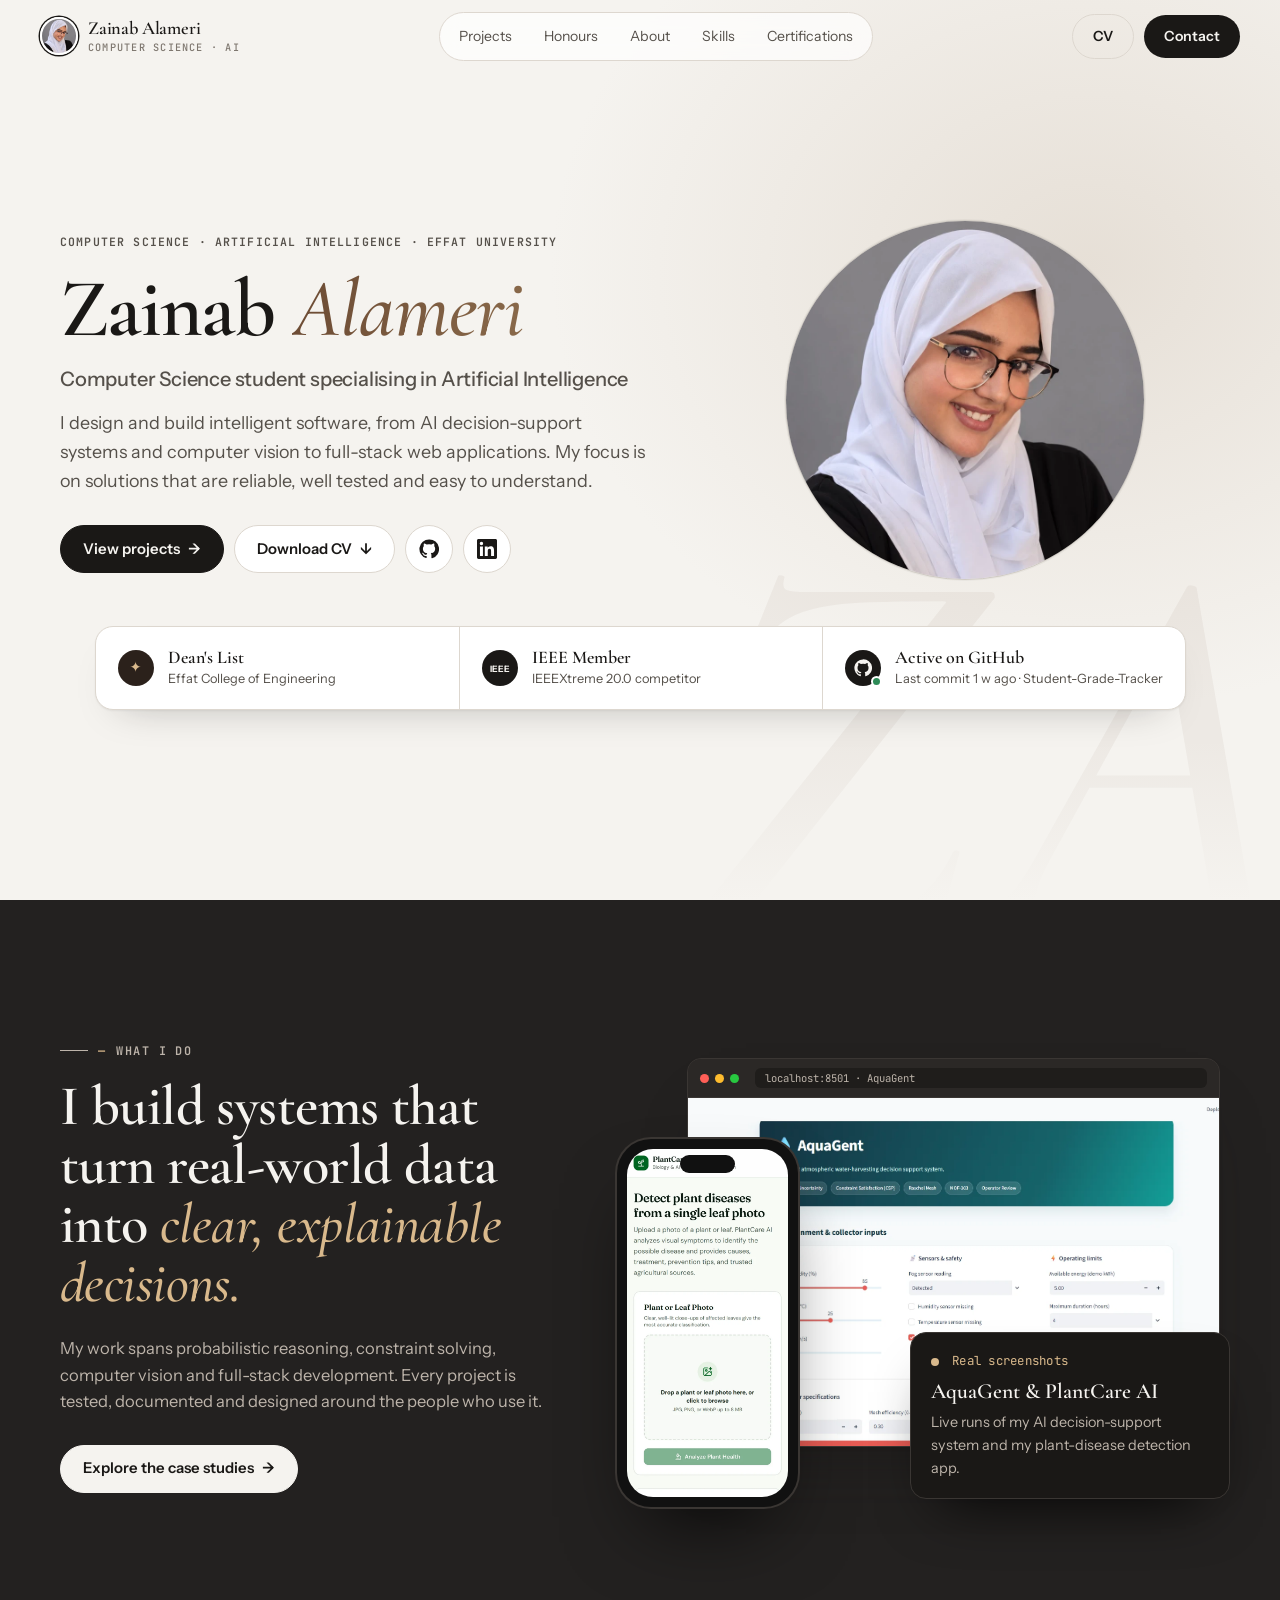
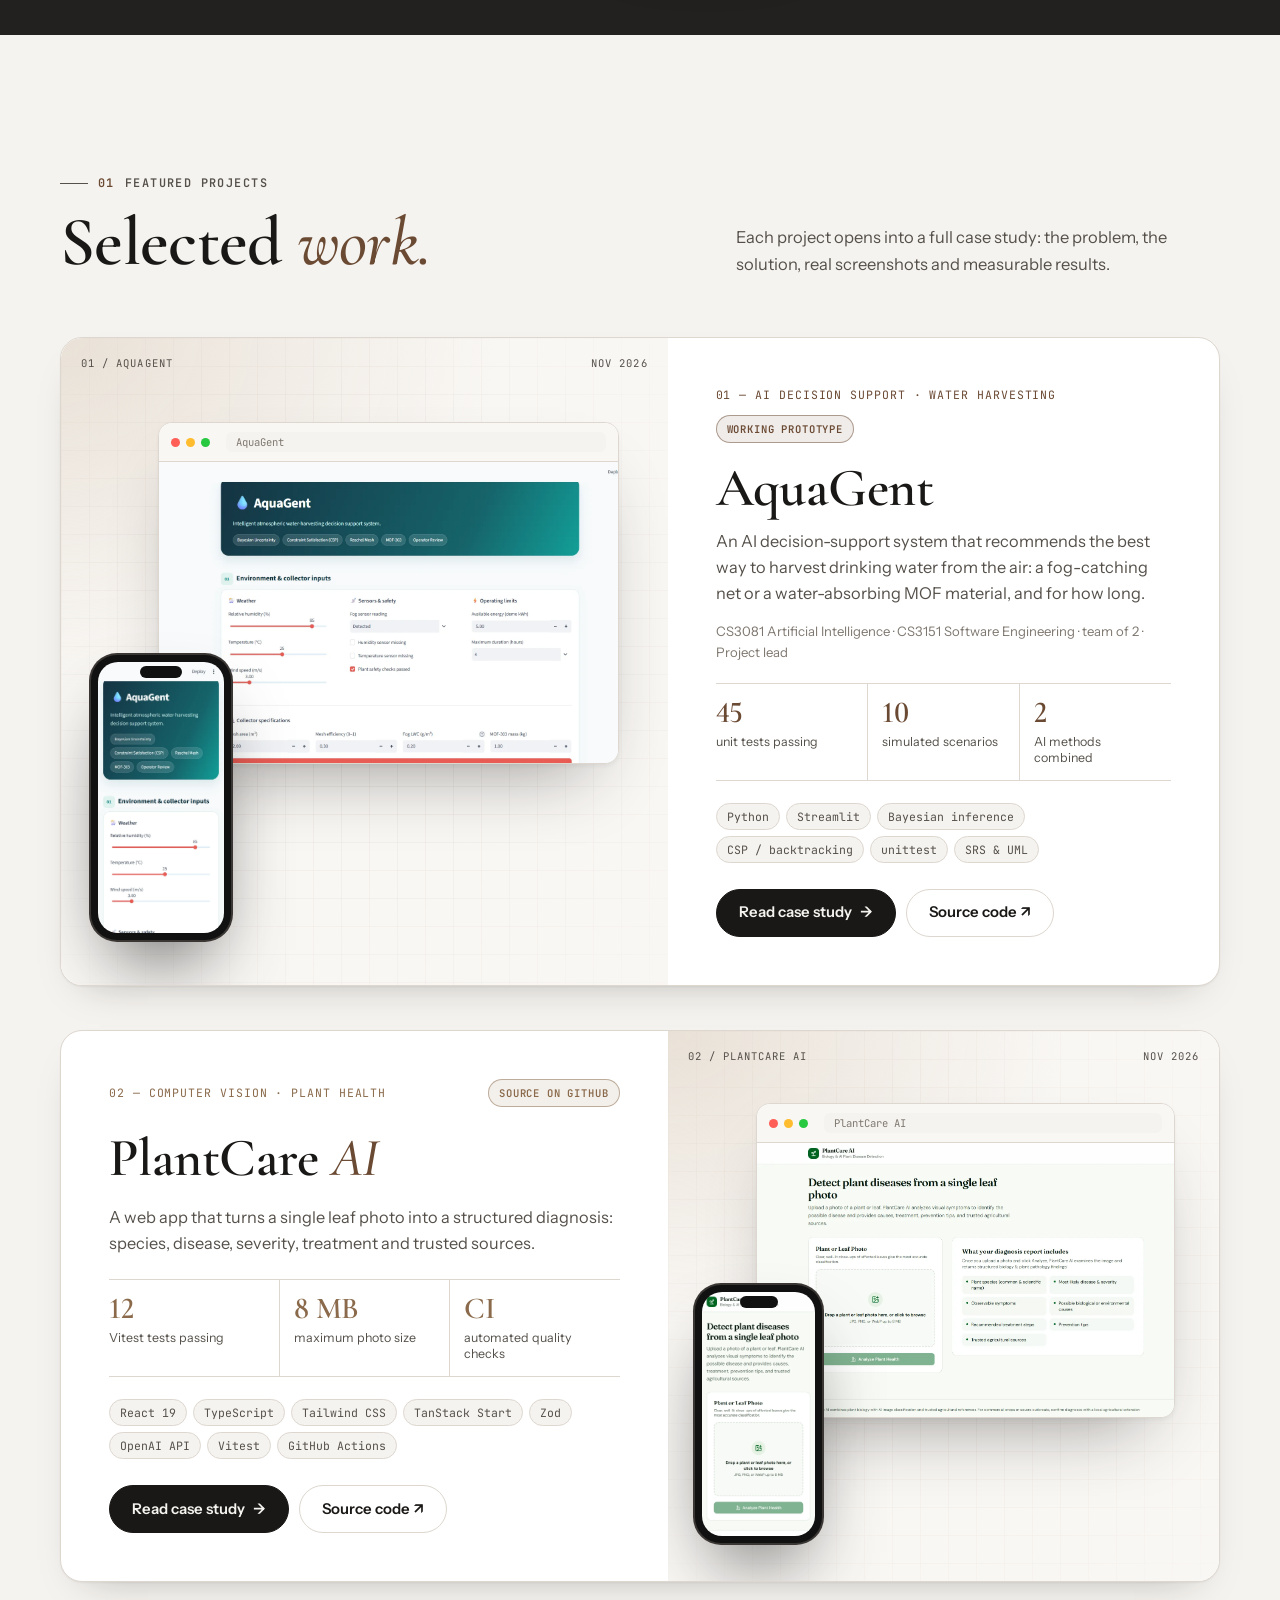
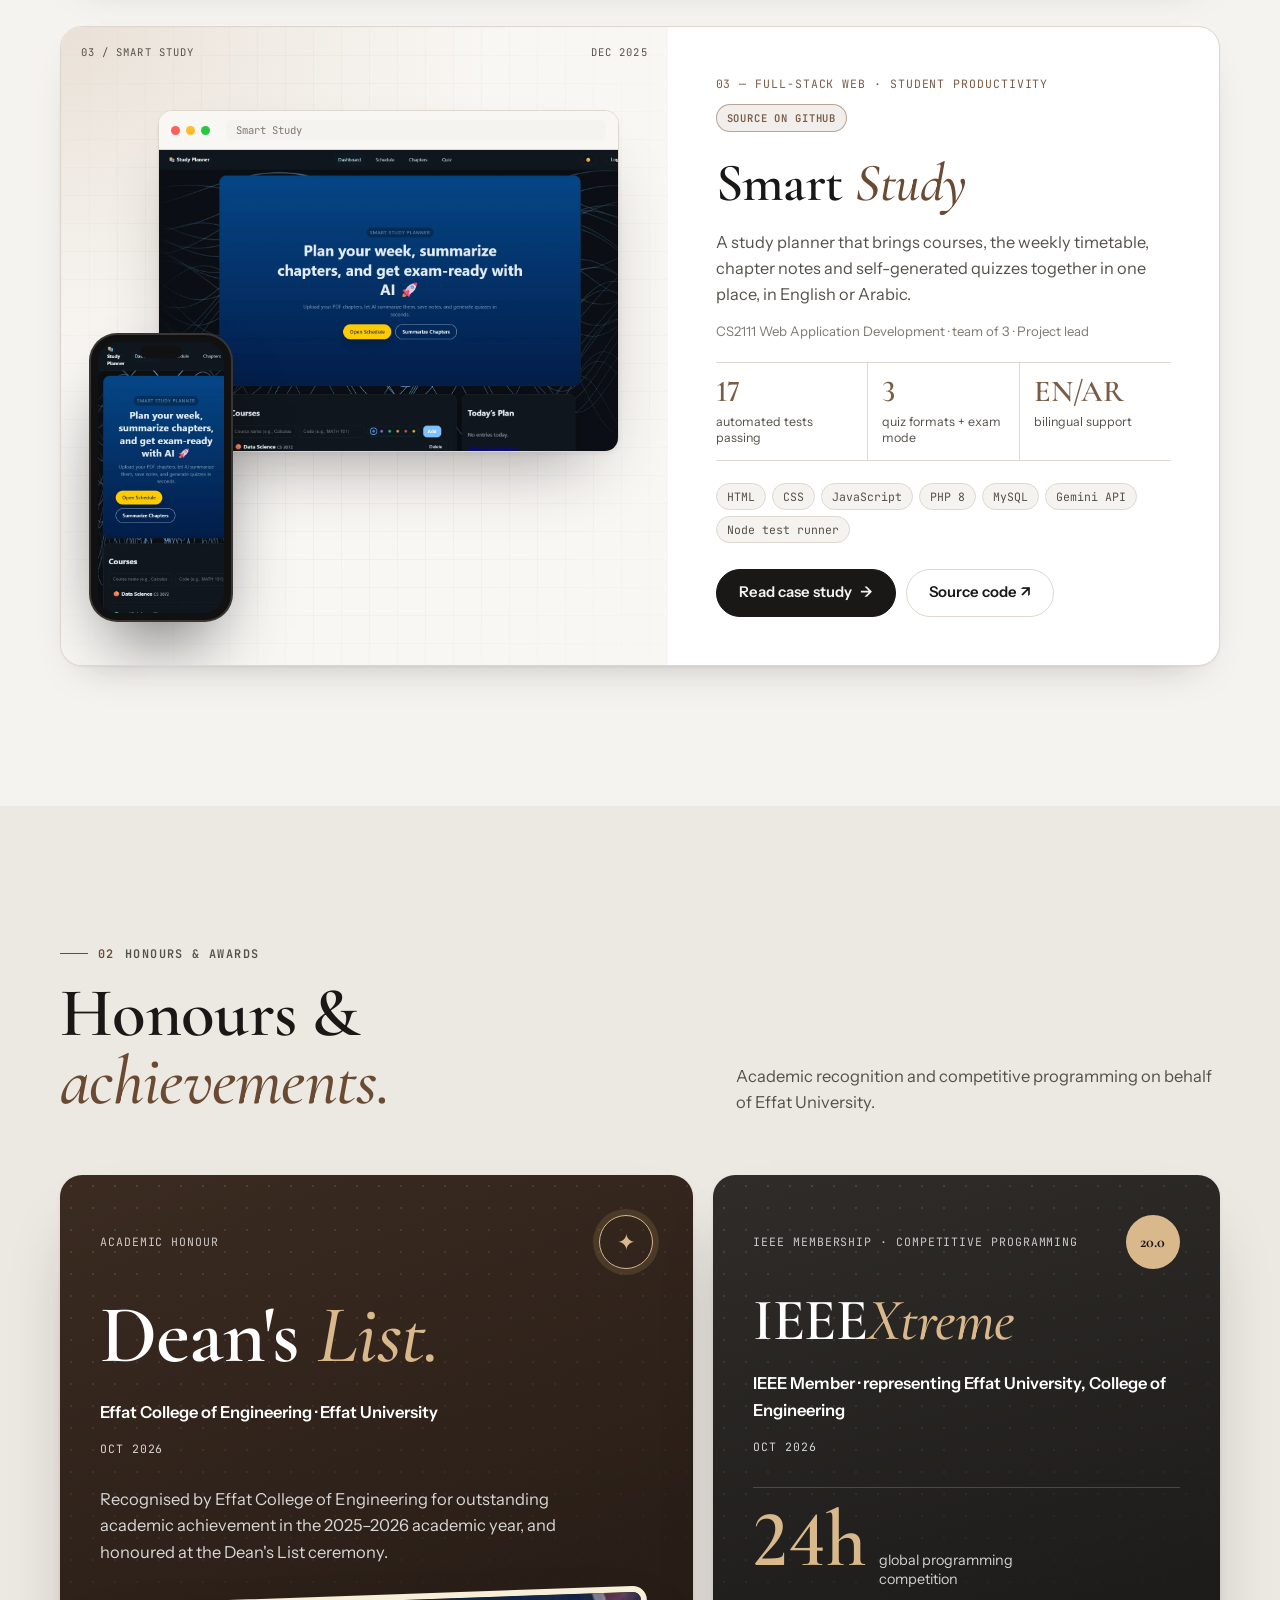
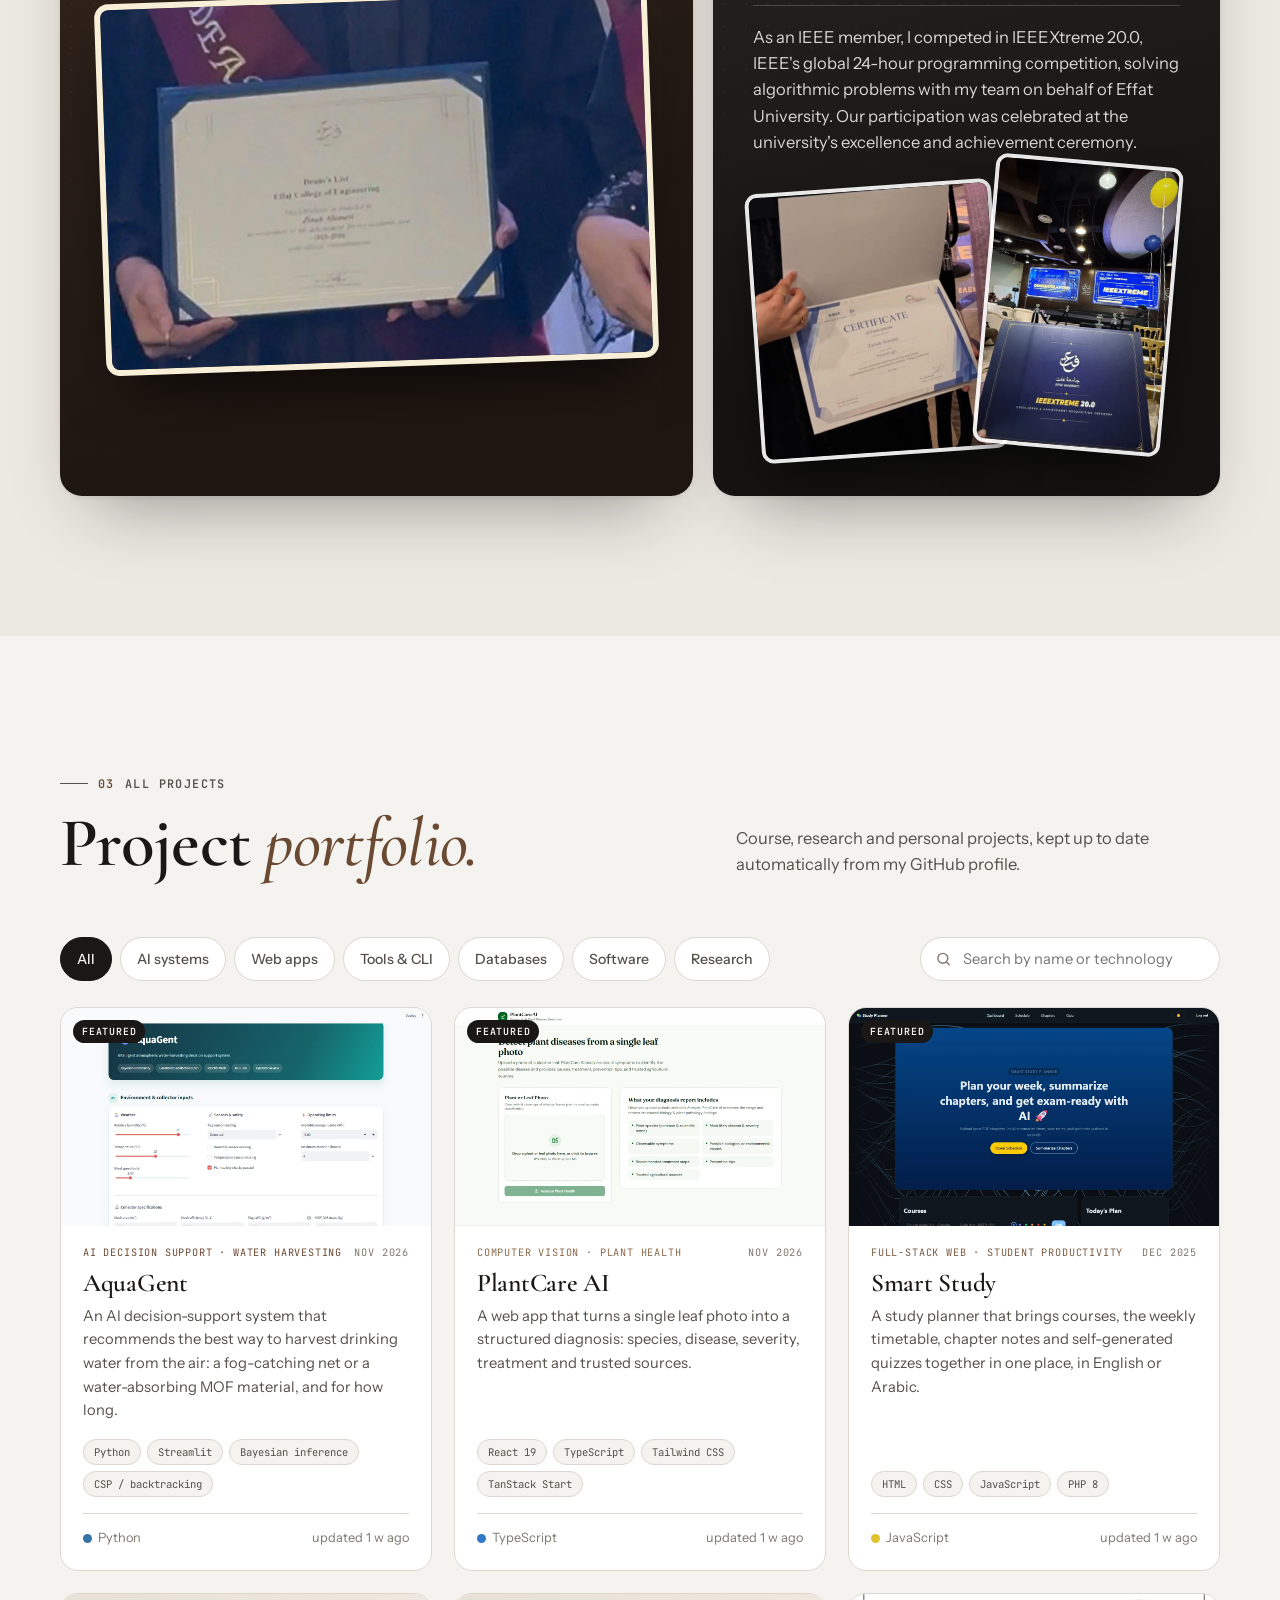
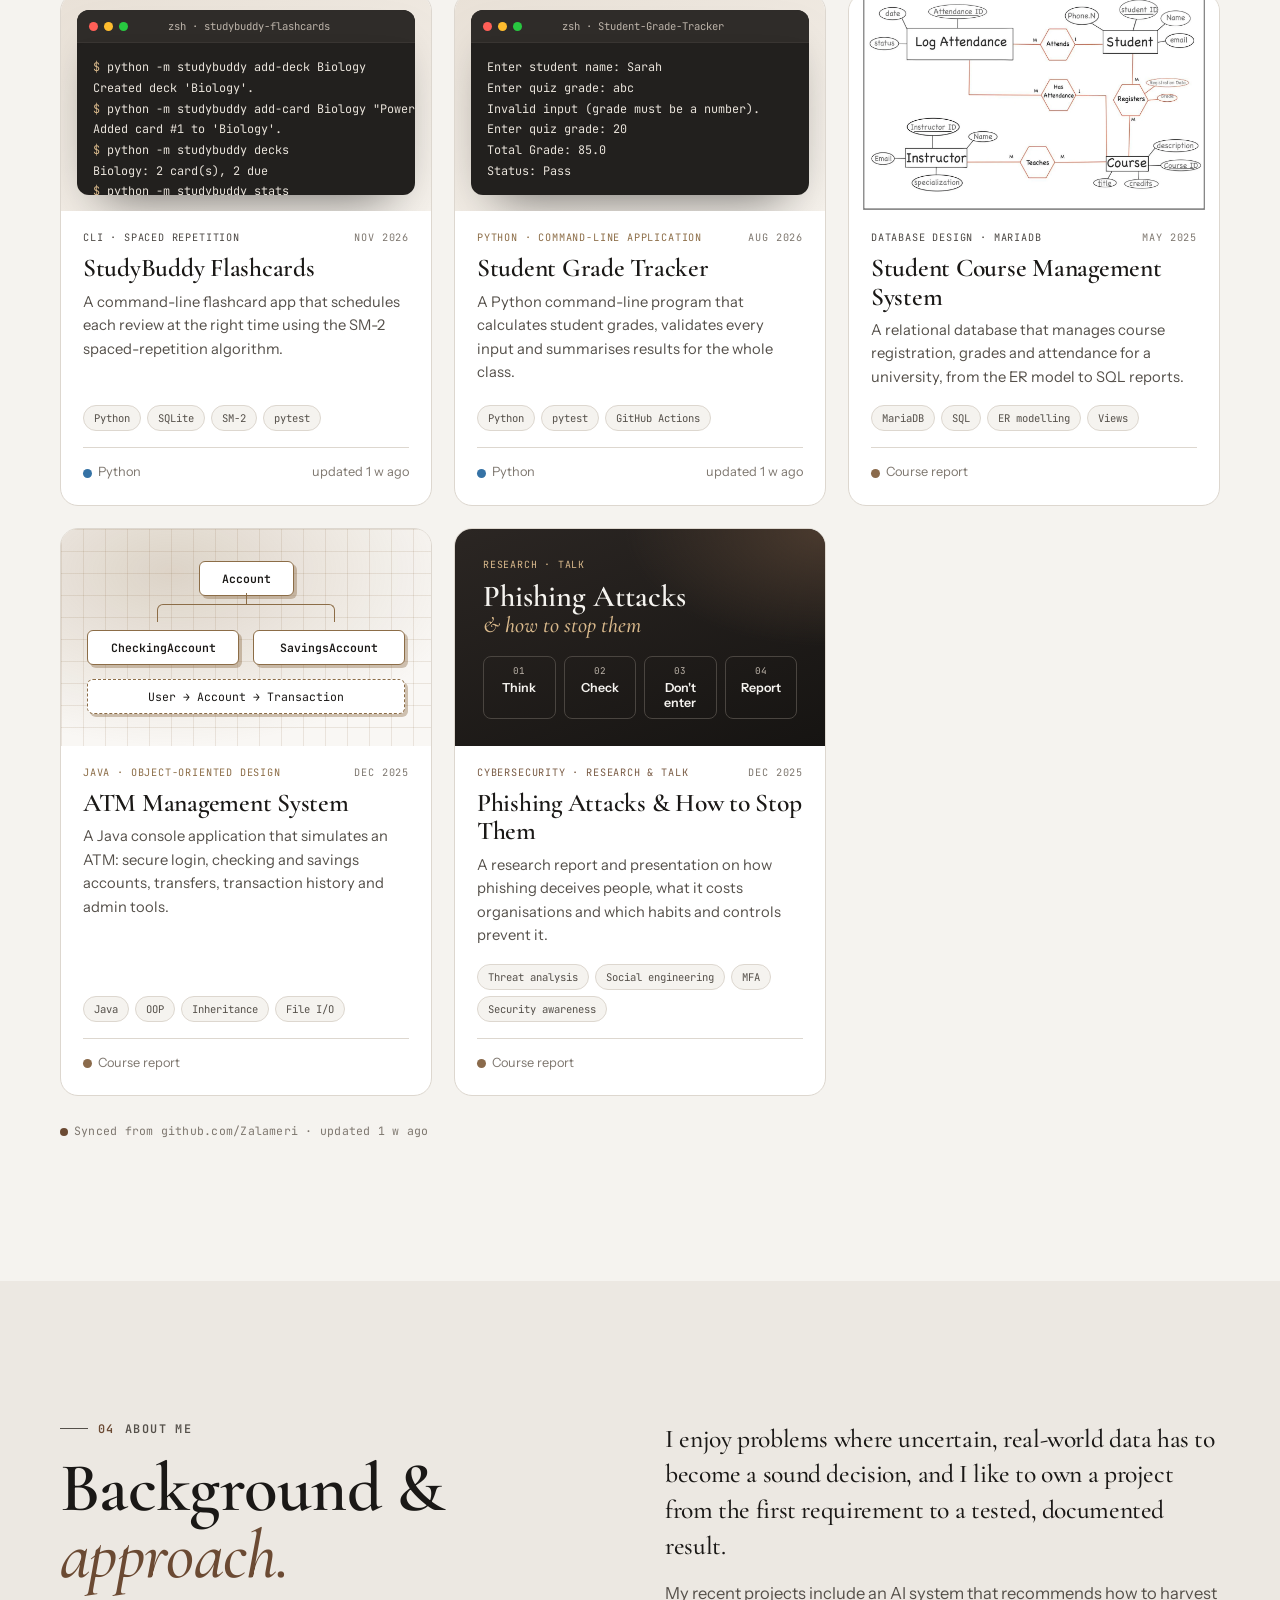
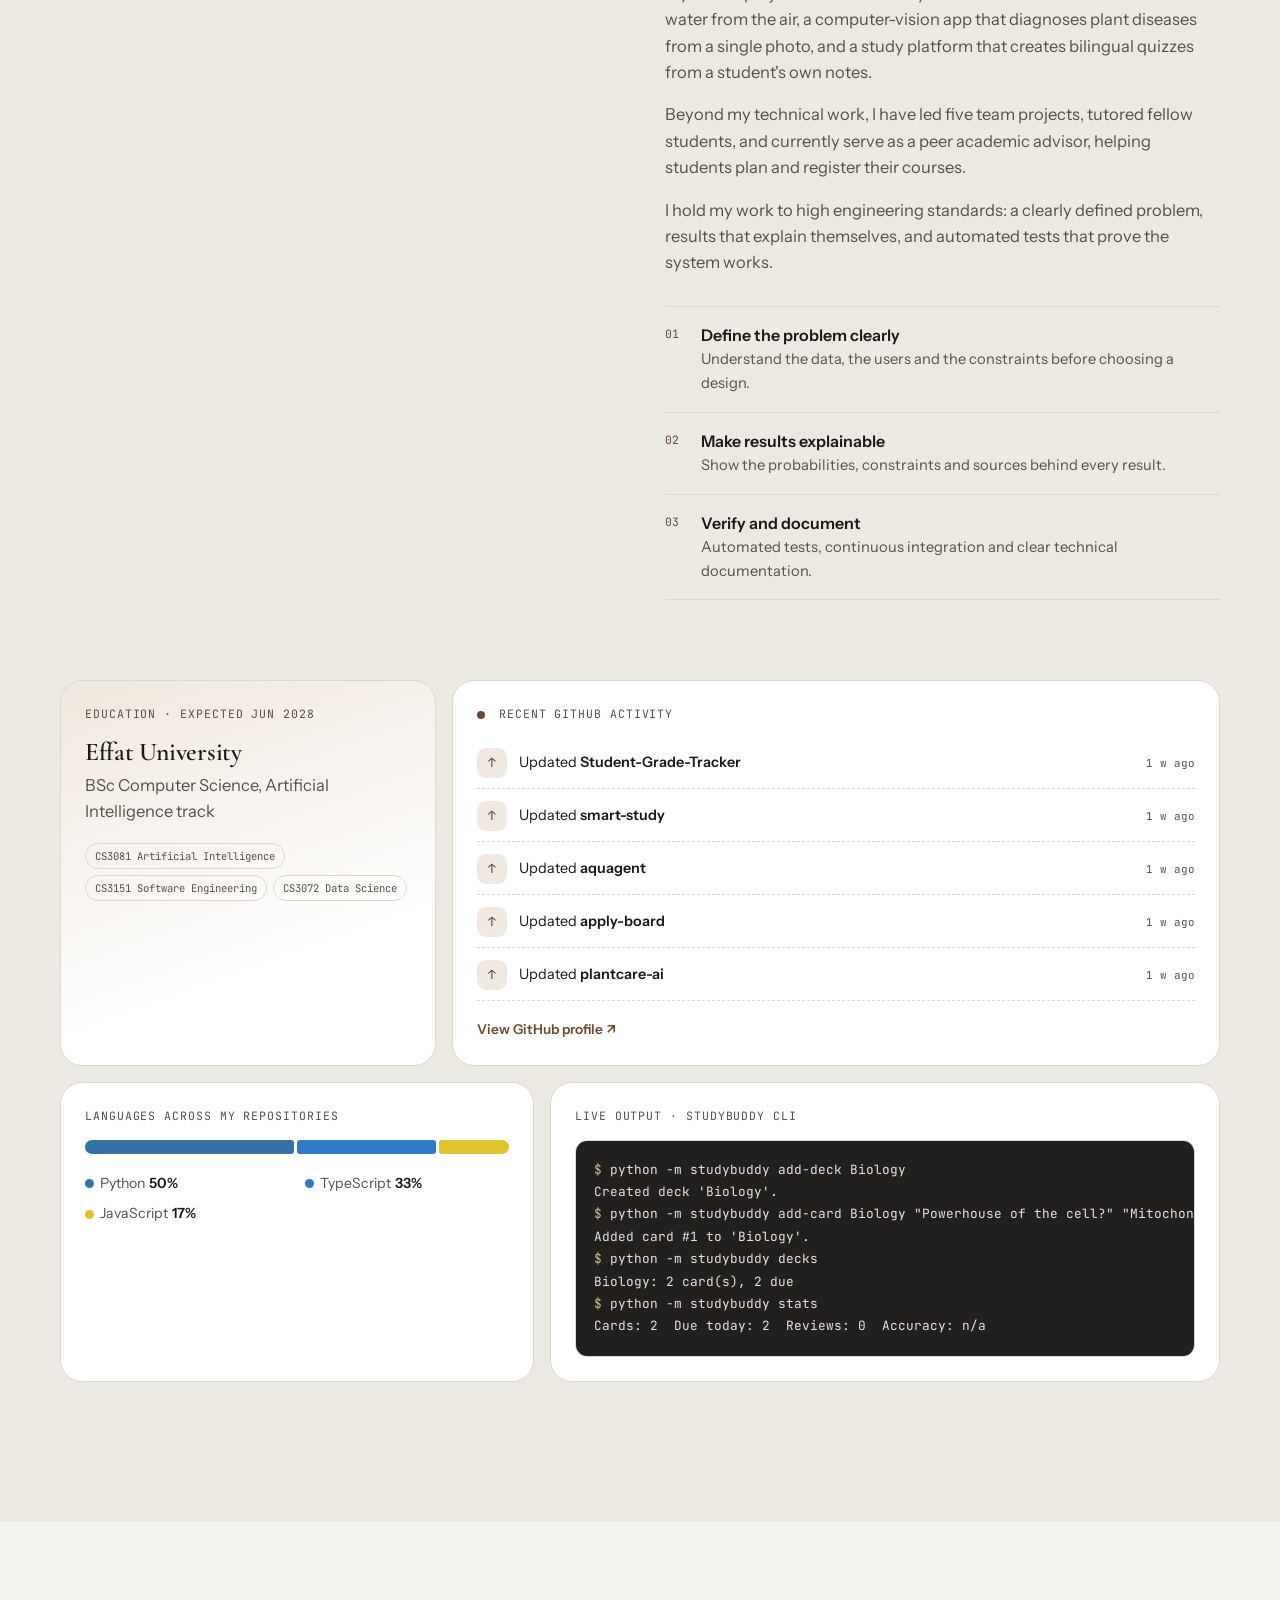
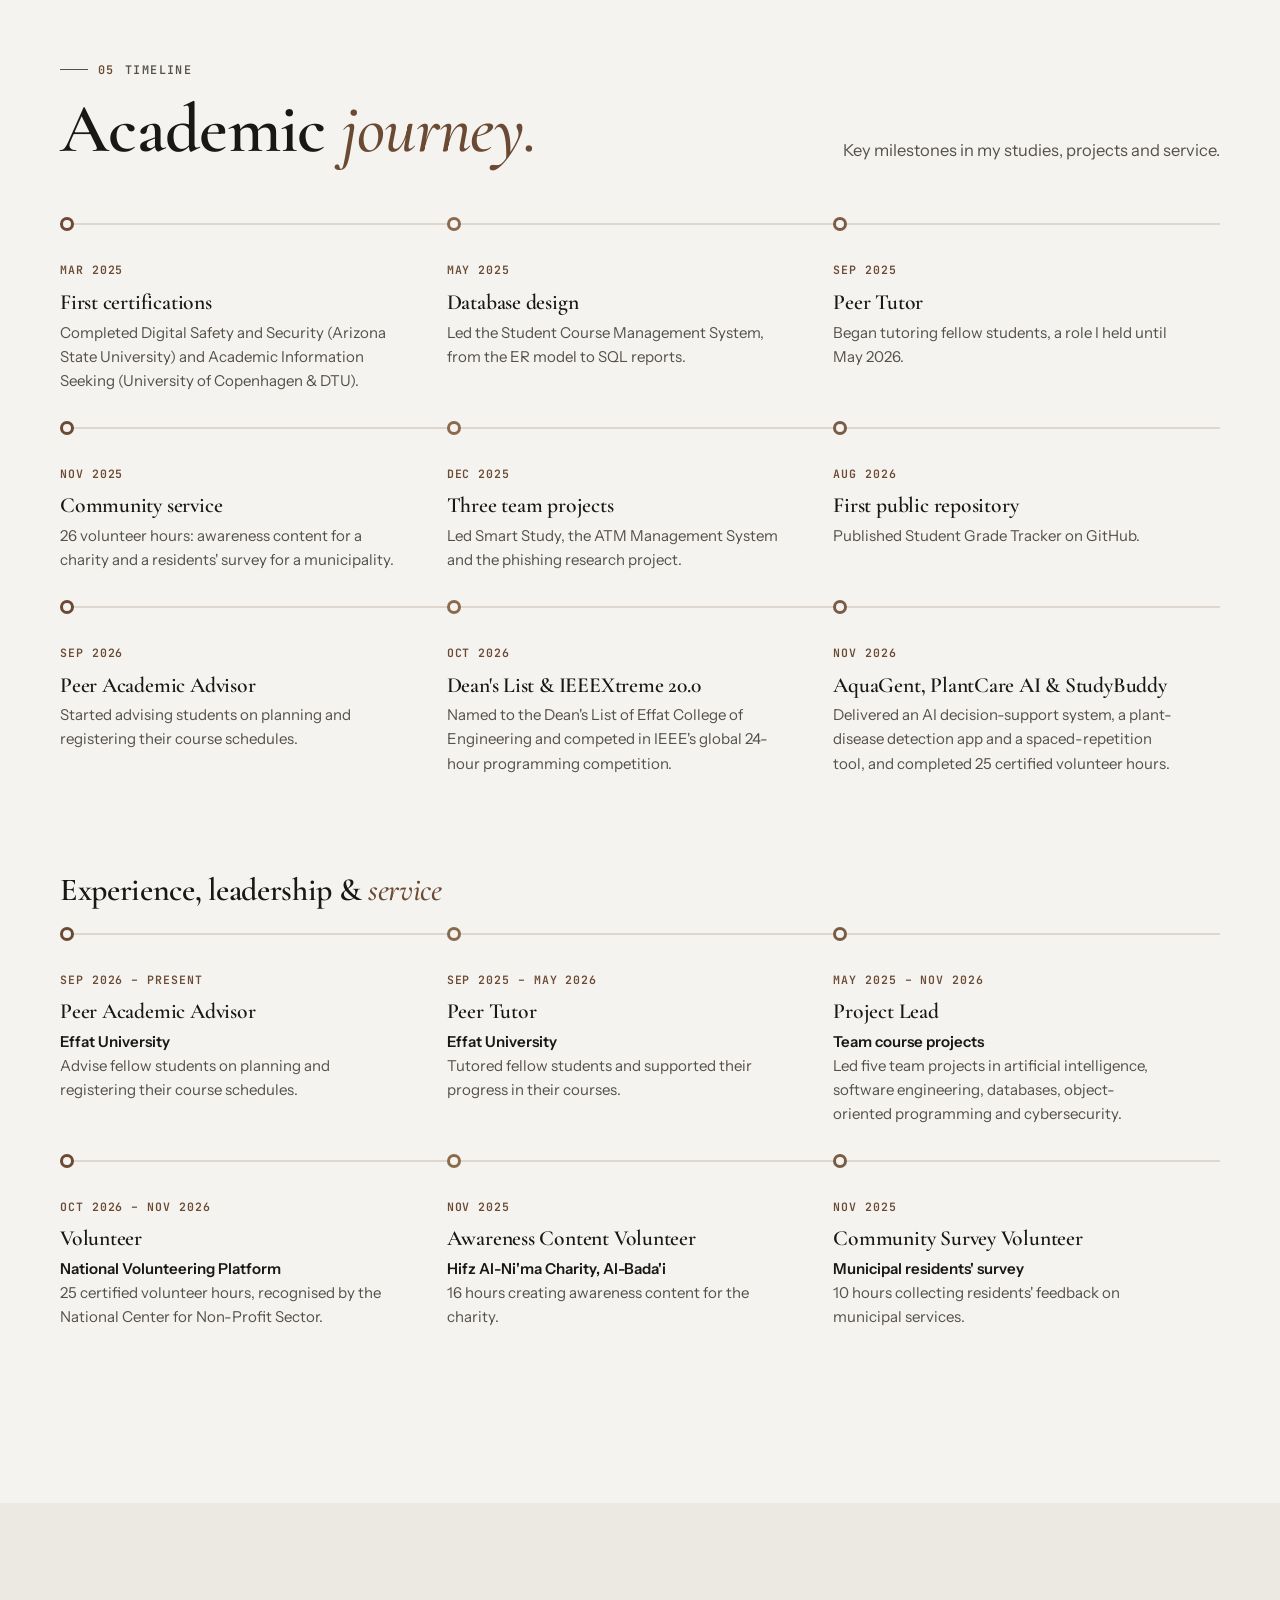
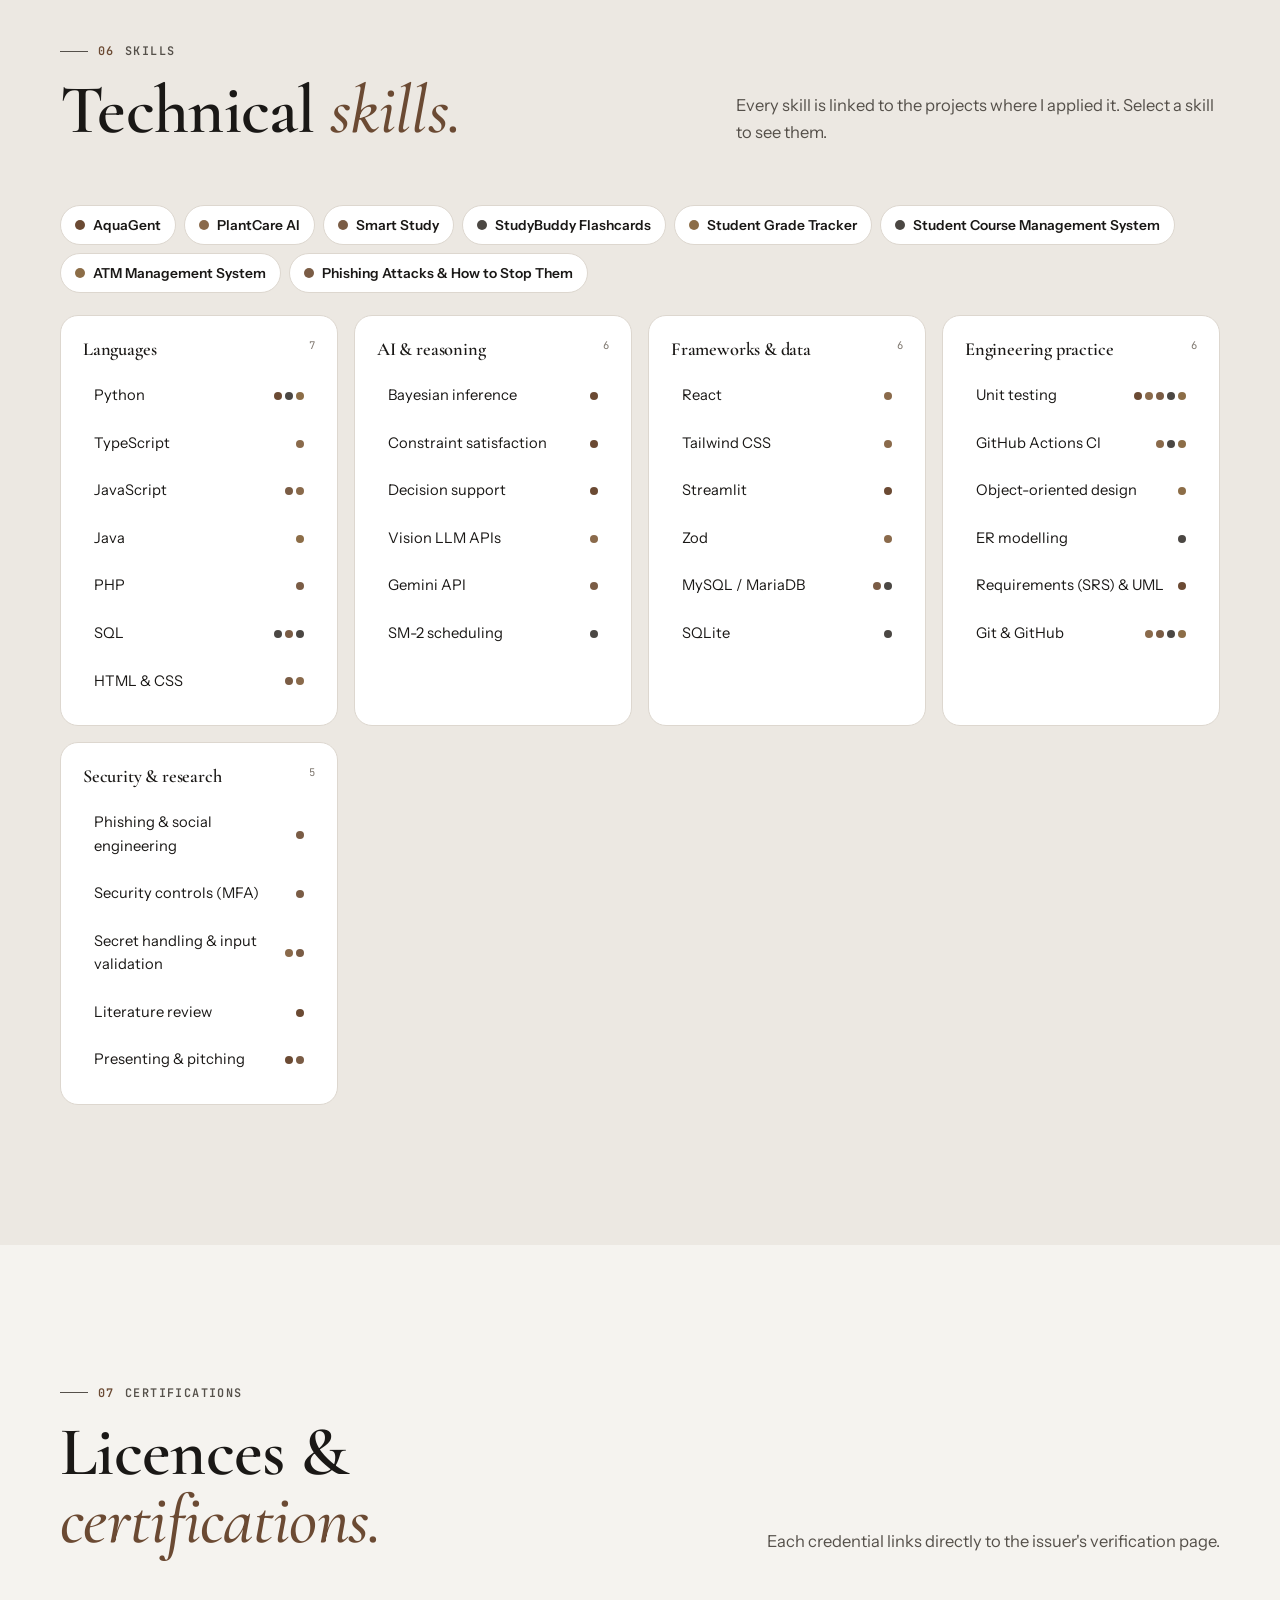
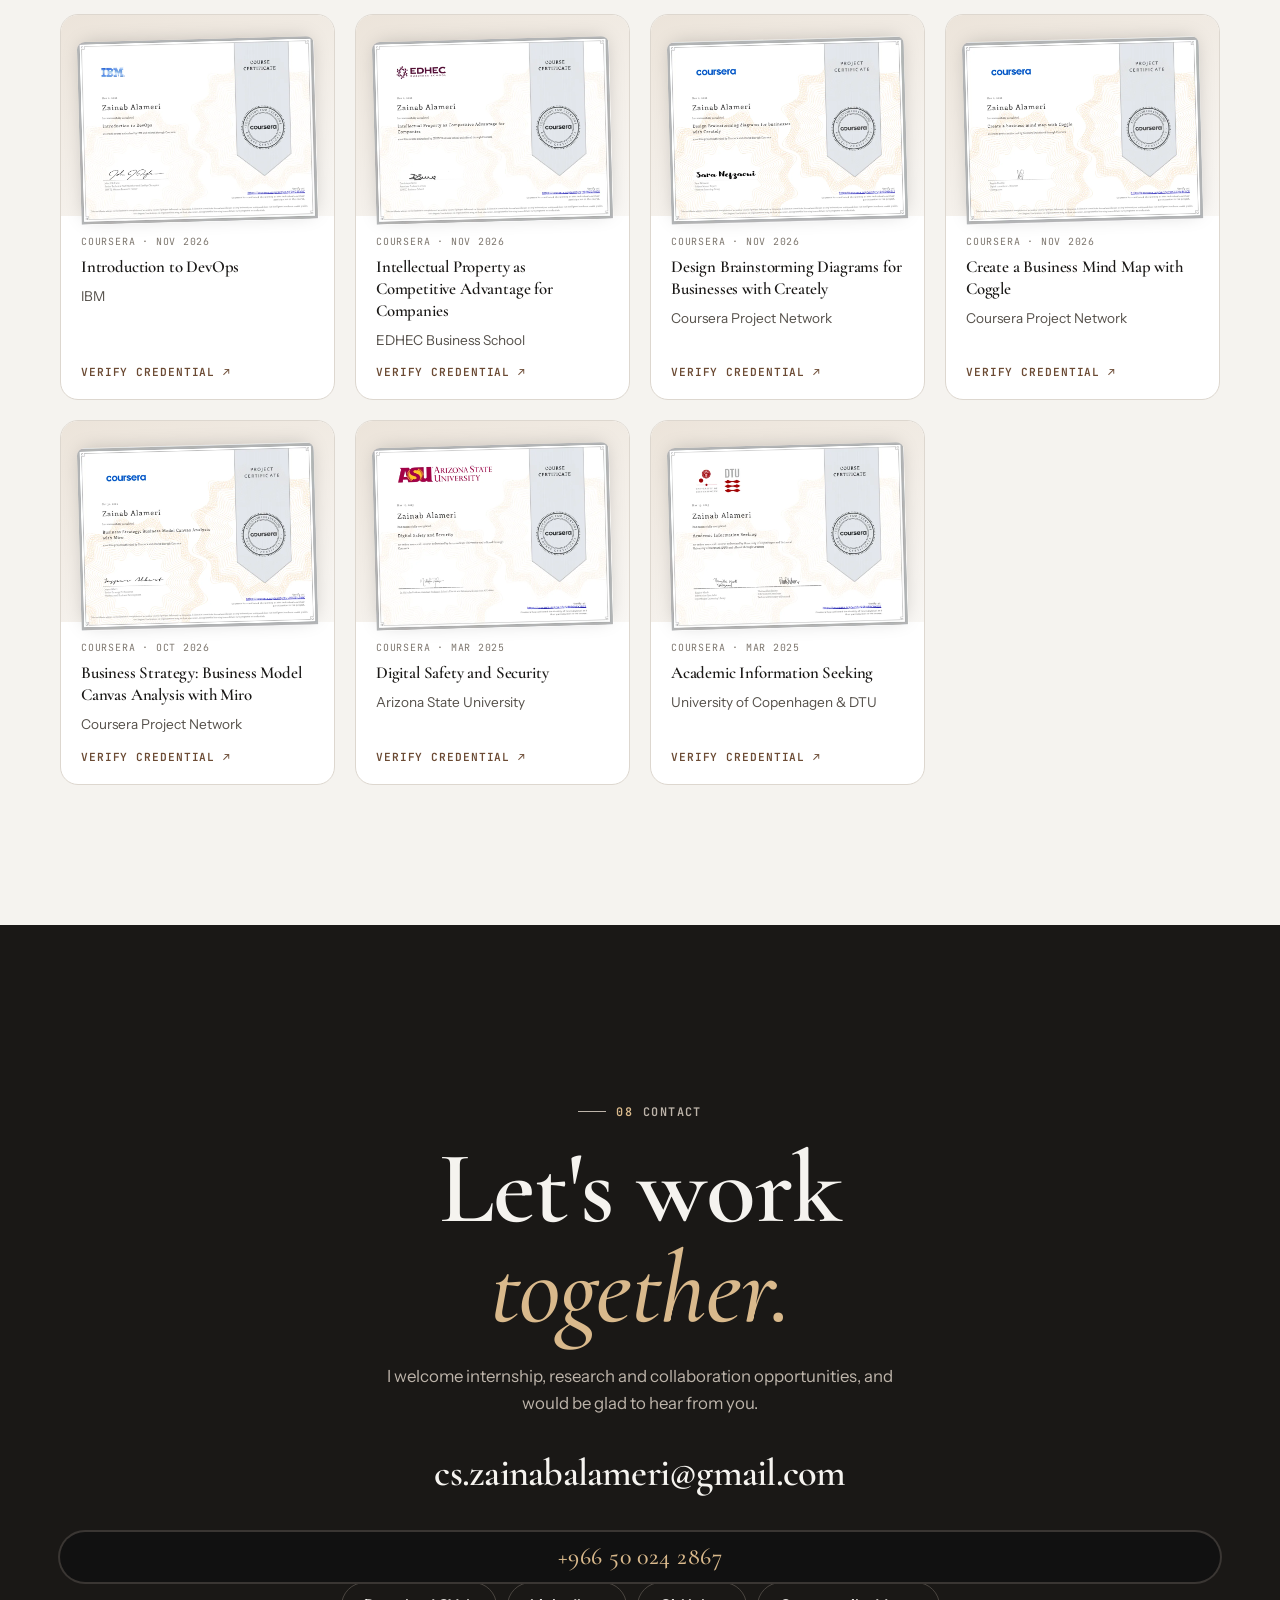
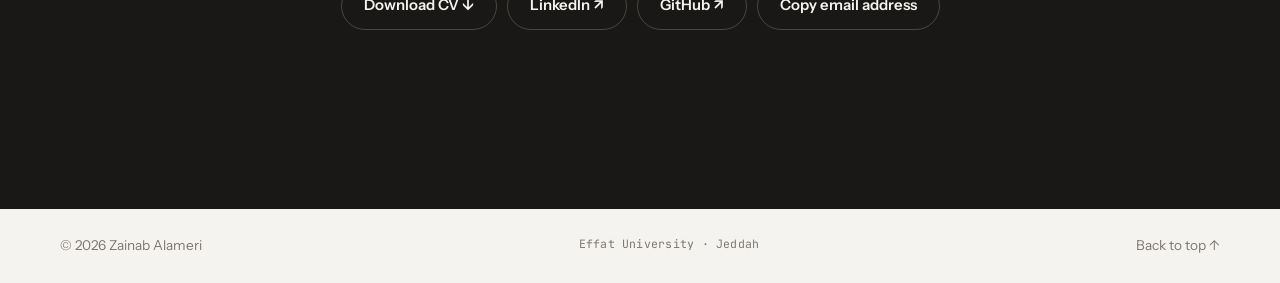
==== commit 46968763: "Update CV wording and project details" ====
--- a/index.html
+++ b/index.html
@@ -17,7 +17,7 @@
   <link rel="preconnect" href="https://fonts.googleapis.com">
   <link rel="preconnect" href="https://fonts.gstatic.com" crossorigin>
   <link href="https://fonts.googleapis.com/css2?family=Cormorant+Garamond:ital,wght@0,400..700;1,400..700&family=Instrument+Sans:wght@400..700&family=JetBrains+Mono:wght@400;600&display=swap" rel="stylesheet">
-  <link rel="stylesheet" href="assets/css/style.css?v=22">
+  <link rel="stylesheet" href="assets/css/style.css?v=23">
 </head>
 <body>
   <a class="skip" href="#main">Skip to content</a>
@@ -264,8 +264,8 @@
     <a href="#home">Back to top ↑</a>
   </footer>
 
-  <script src="assets/js/data.js?v=22"></script>
-  <script src="assets/js/common.js?v=22"></script>
-  <script src="assets/js/main.js?v=22"></script>
+  <script src="assets/js/data.js?v=23"></script>
+  <script src="assets/js/common.js?v=23"></script>
+  <script src="assets/js/main.js?v=23"></script>
 </body>
 </html>
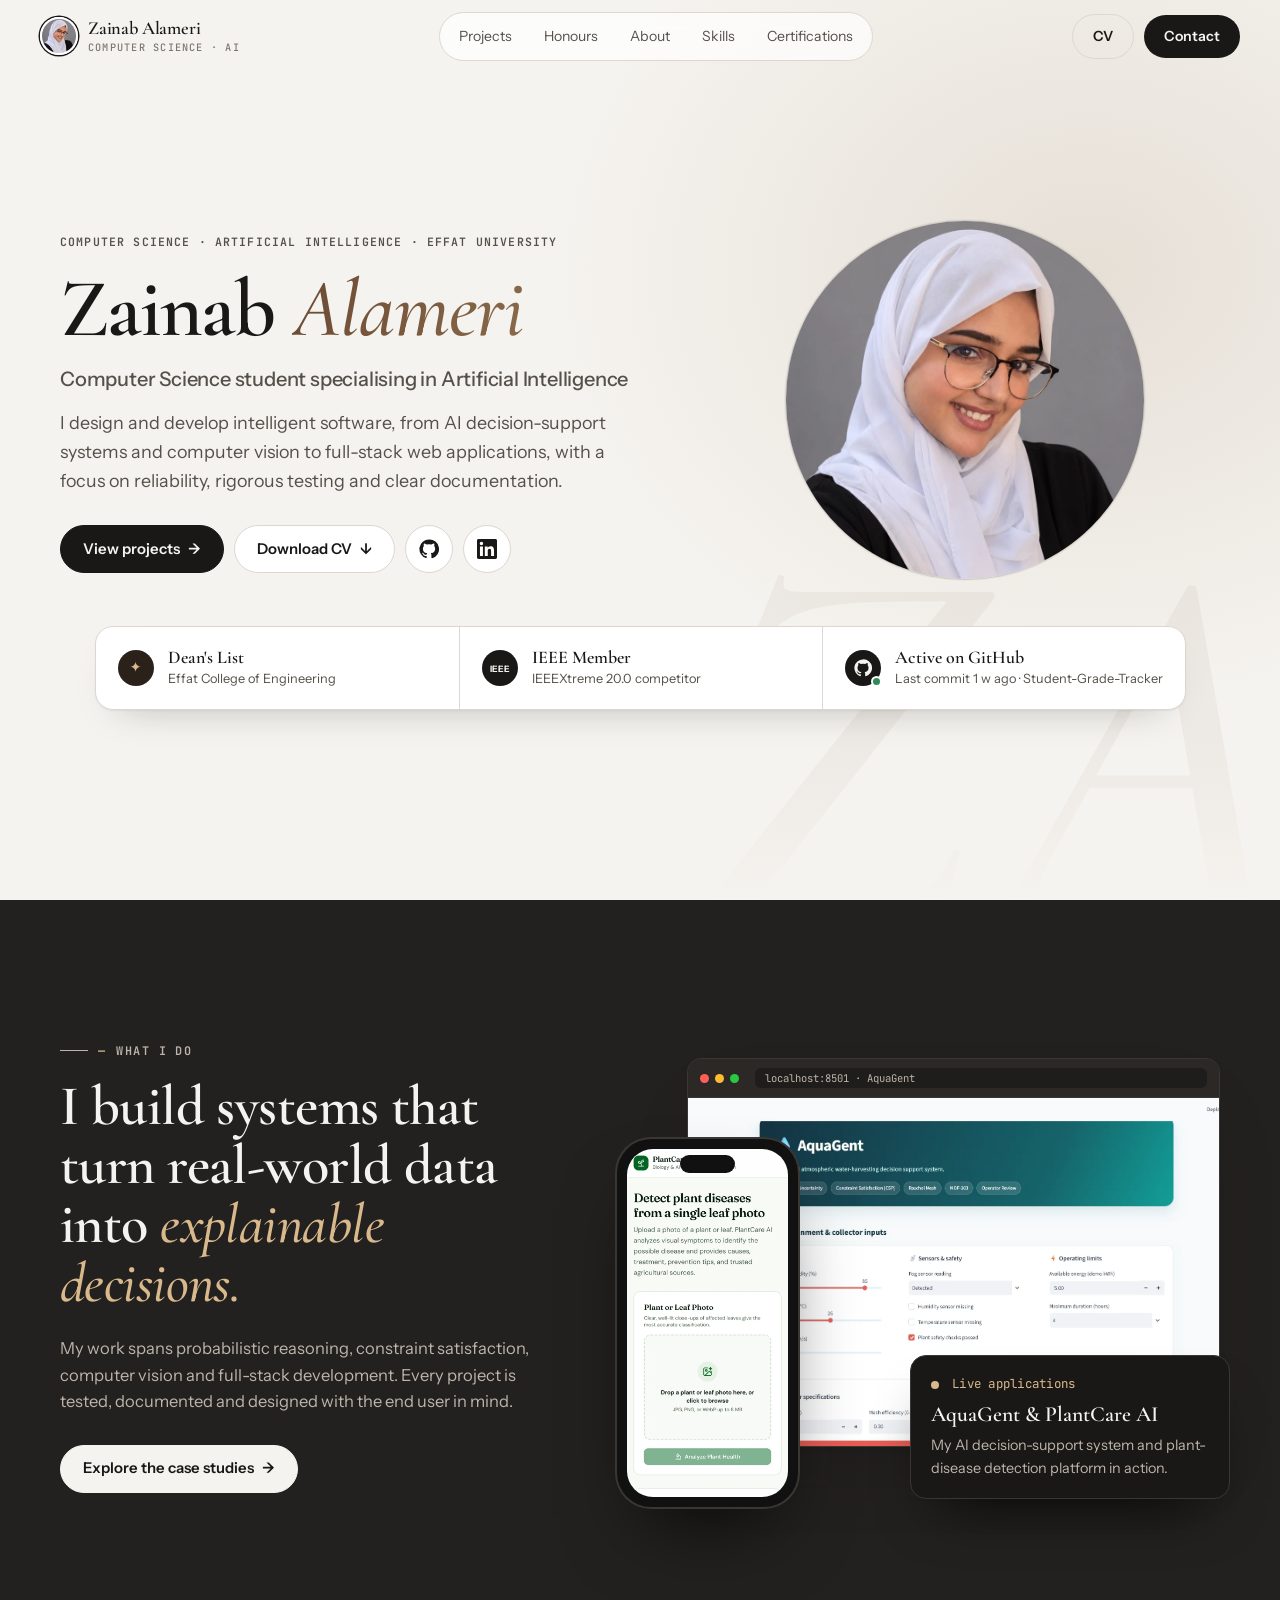
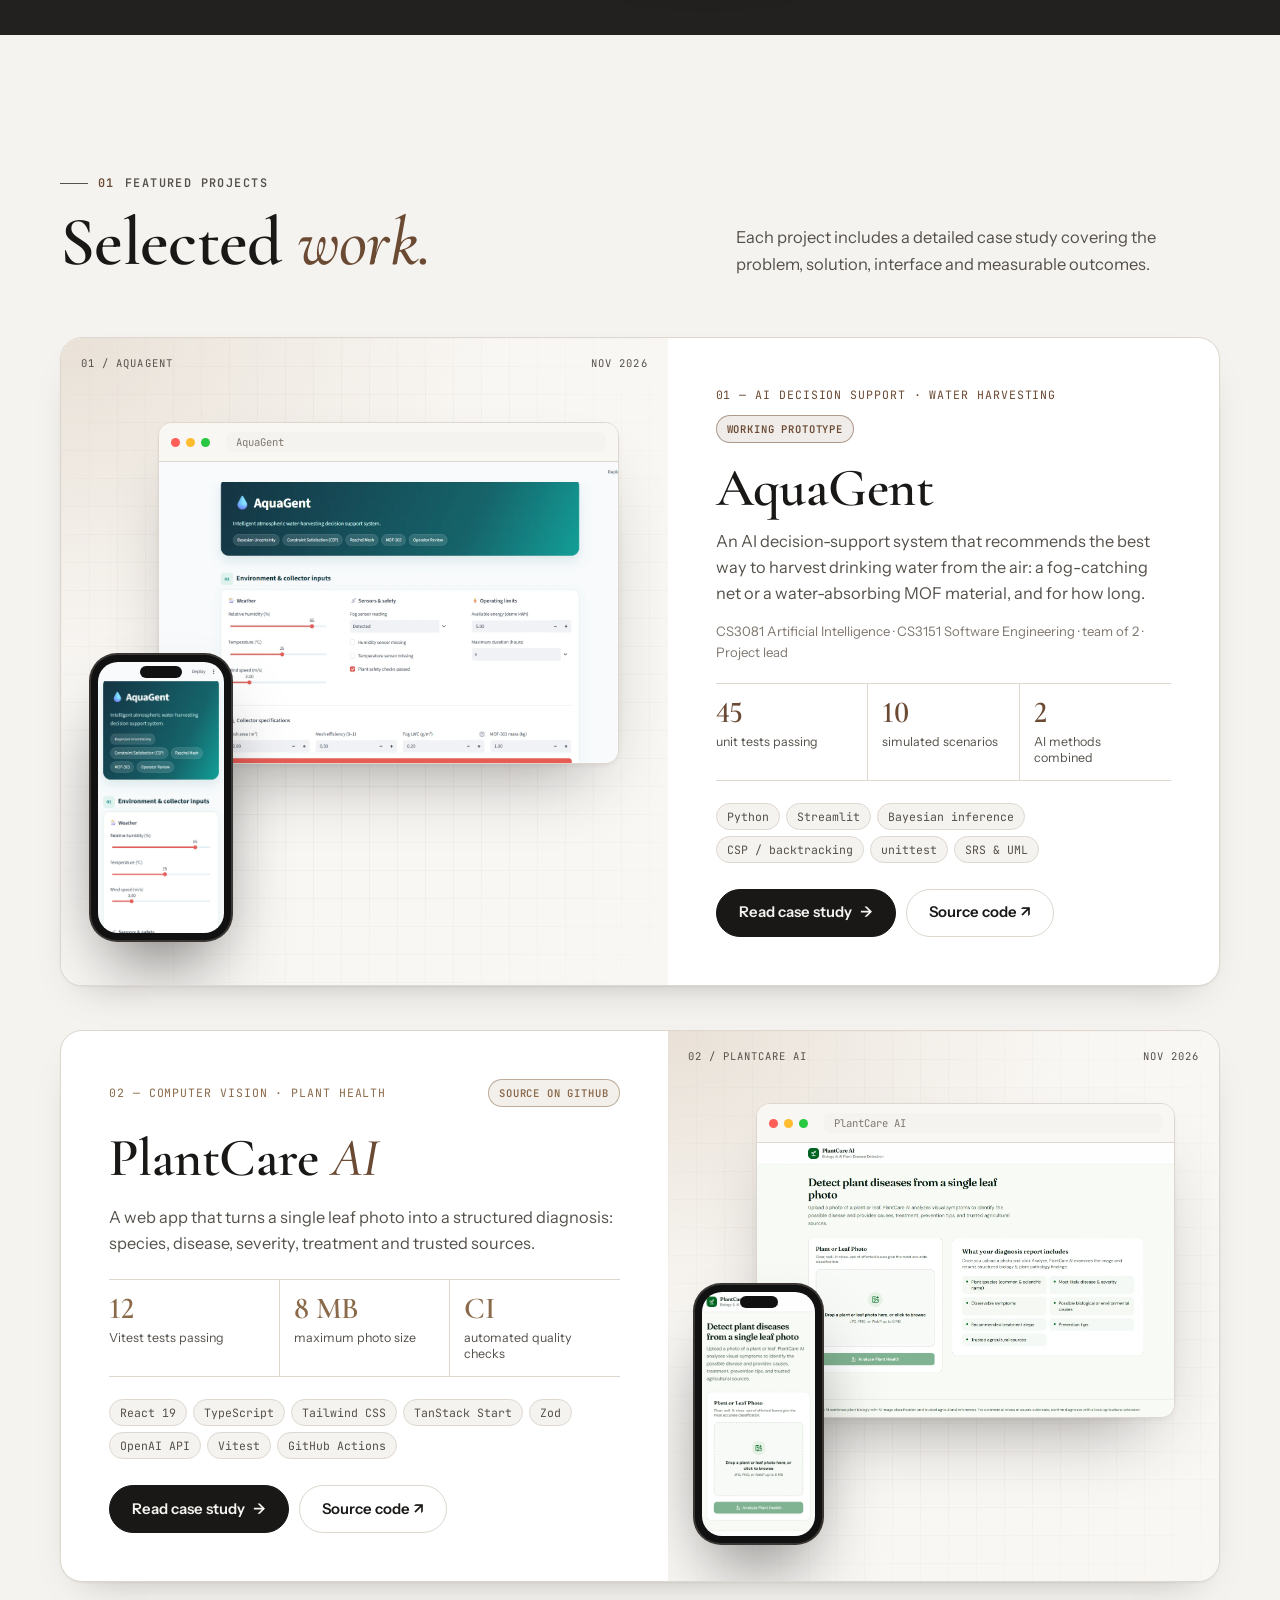
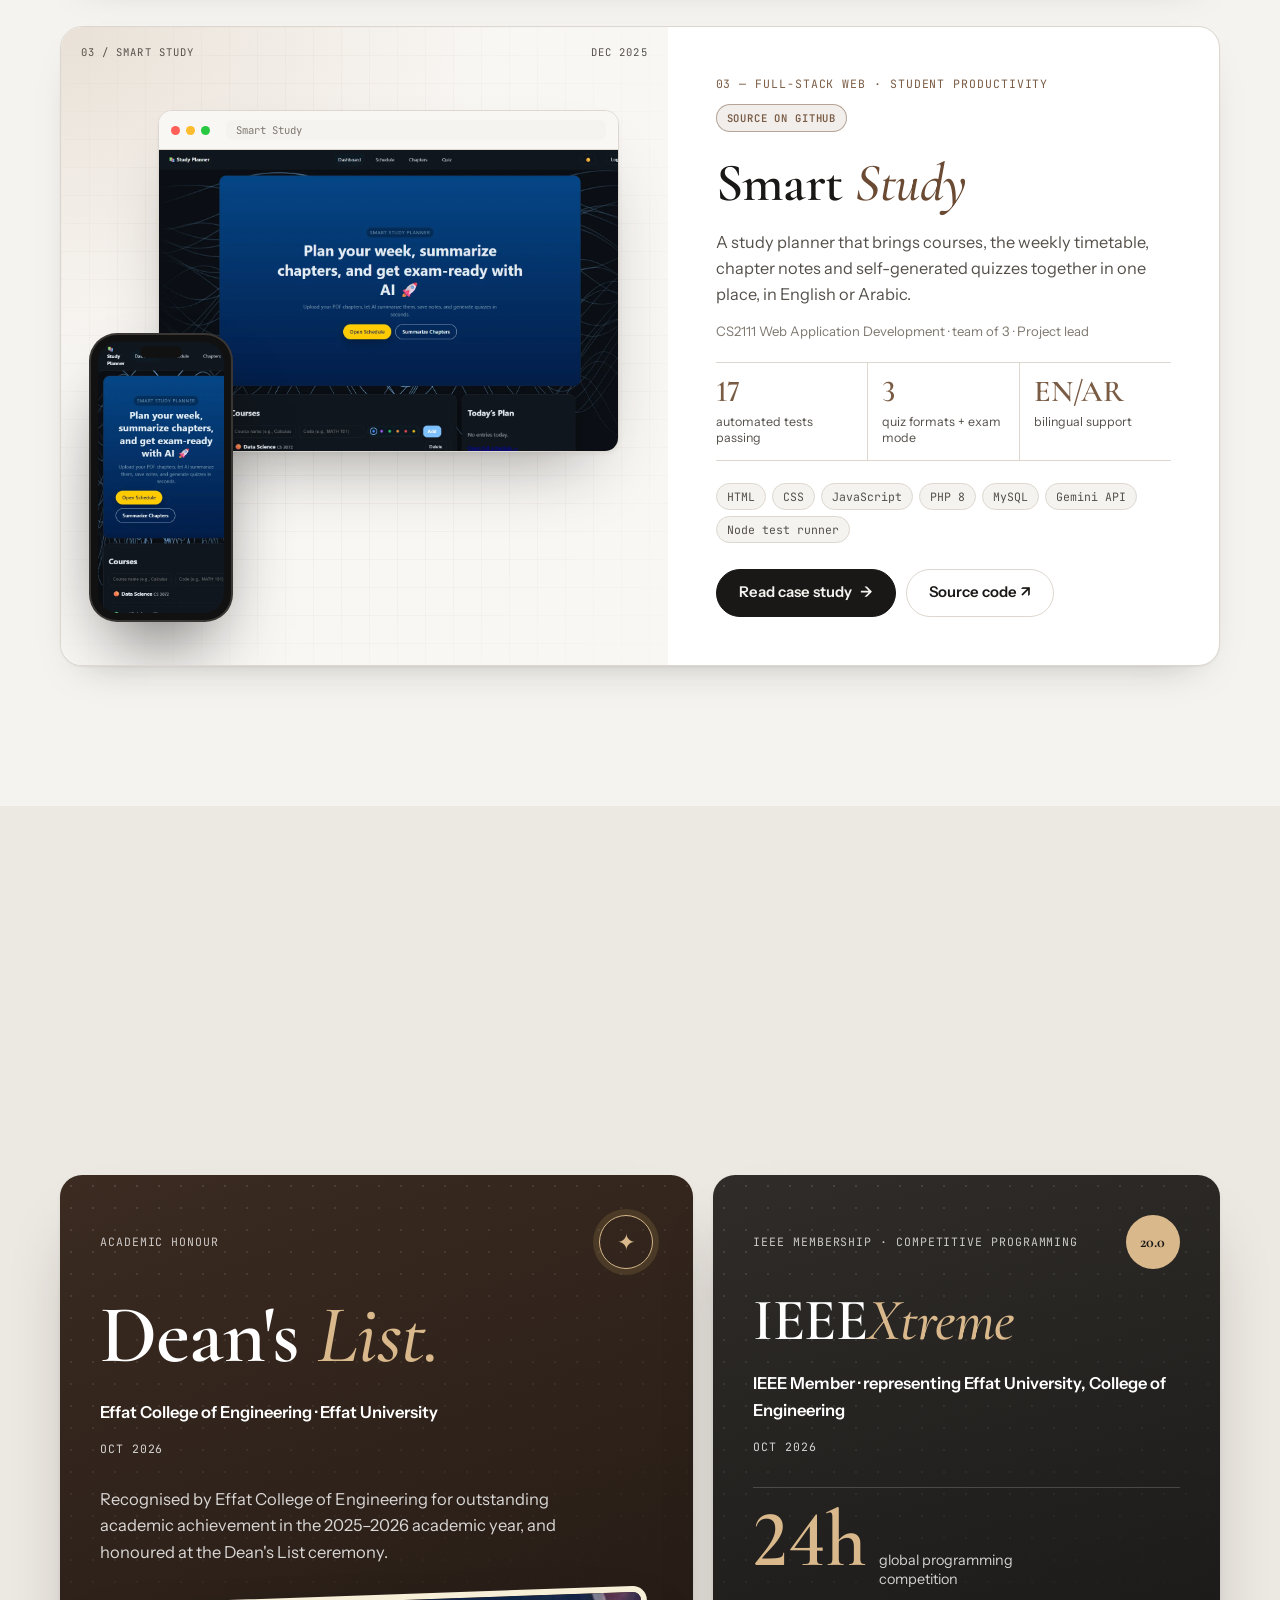
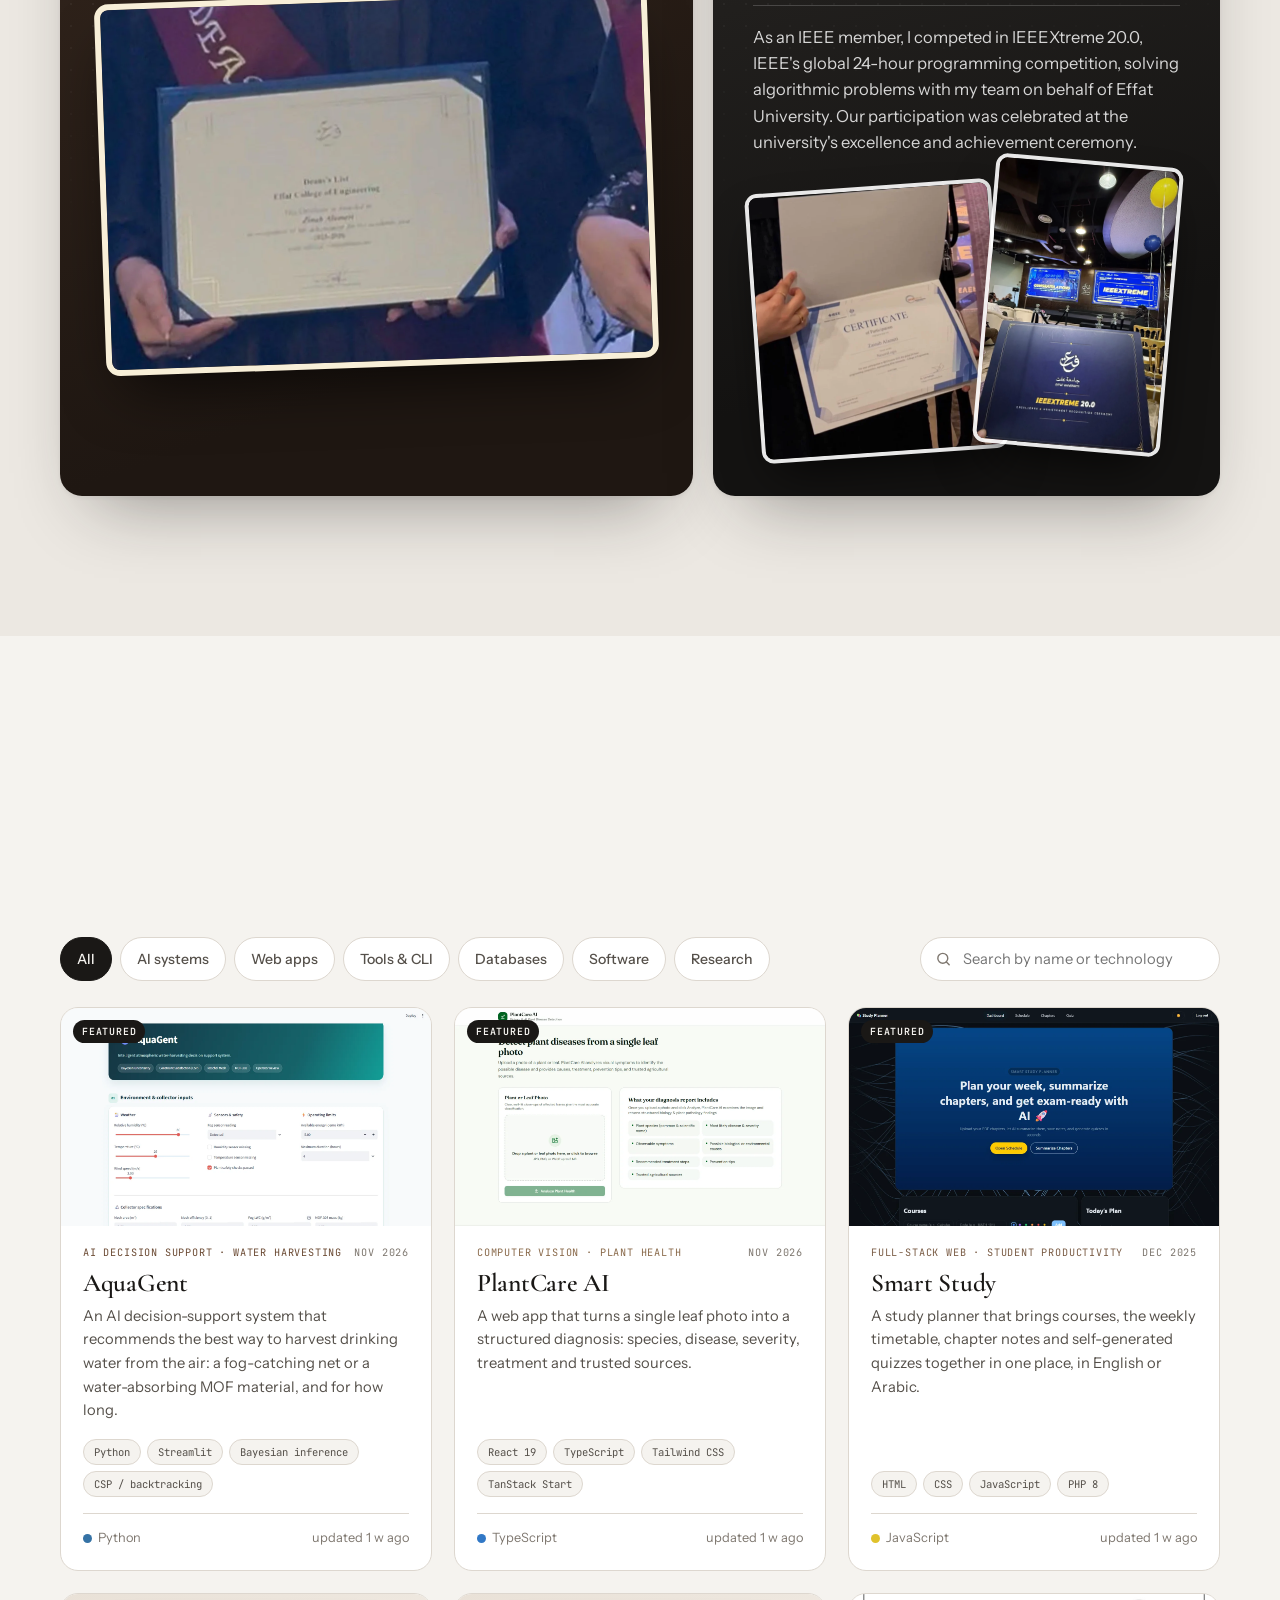
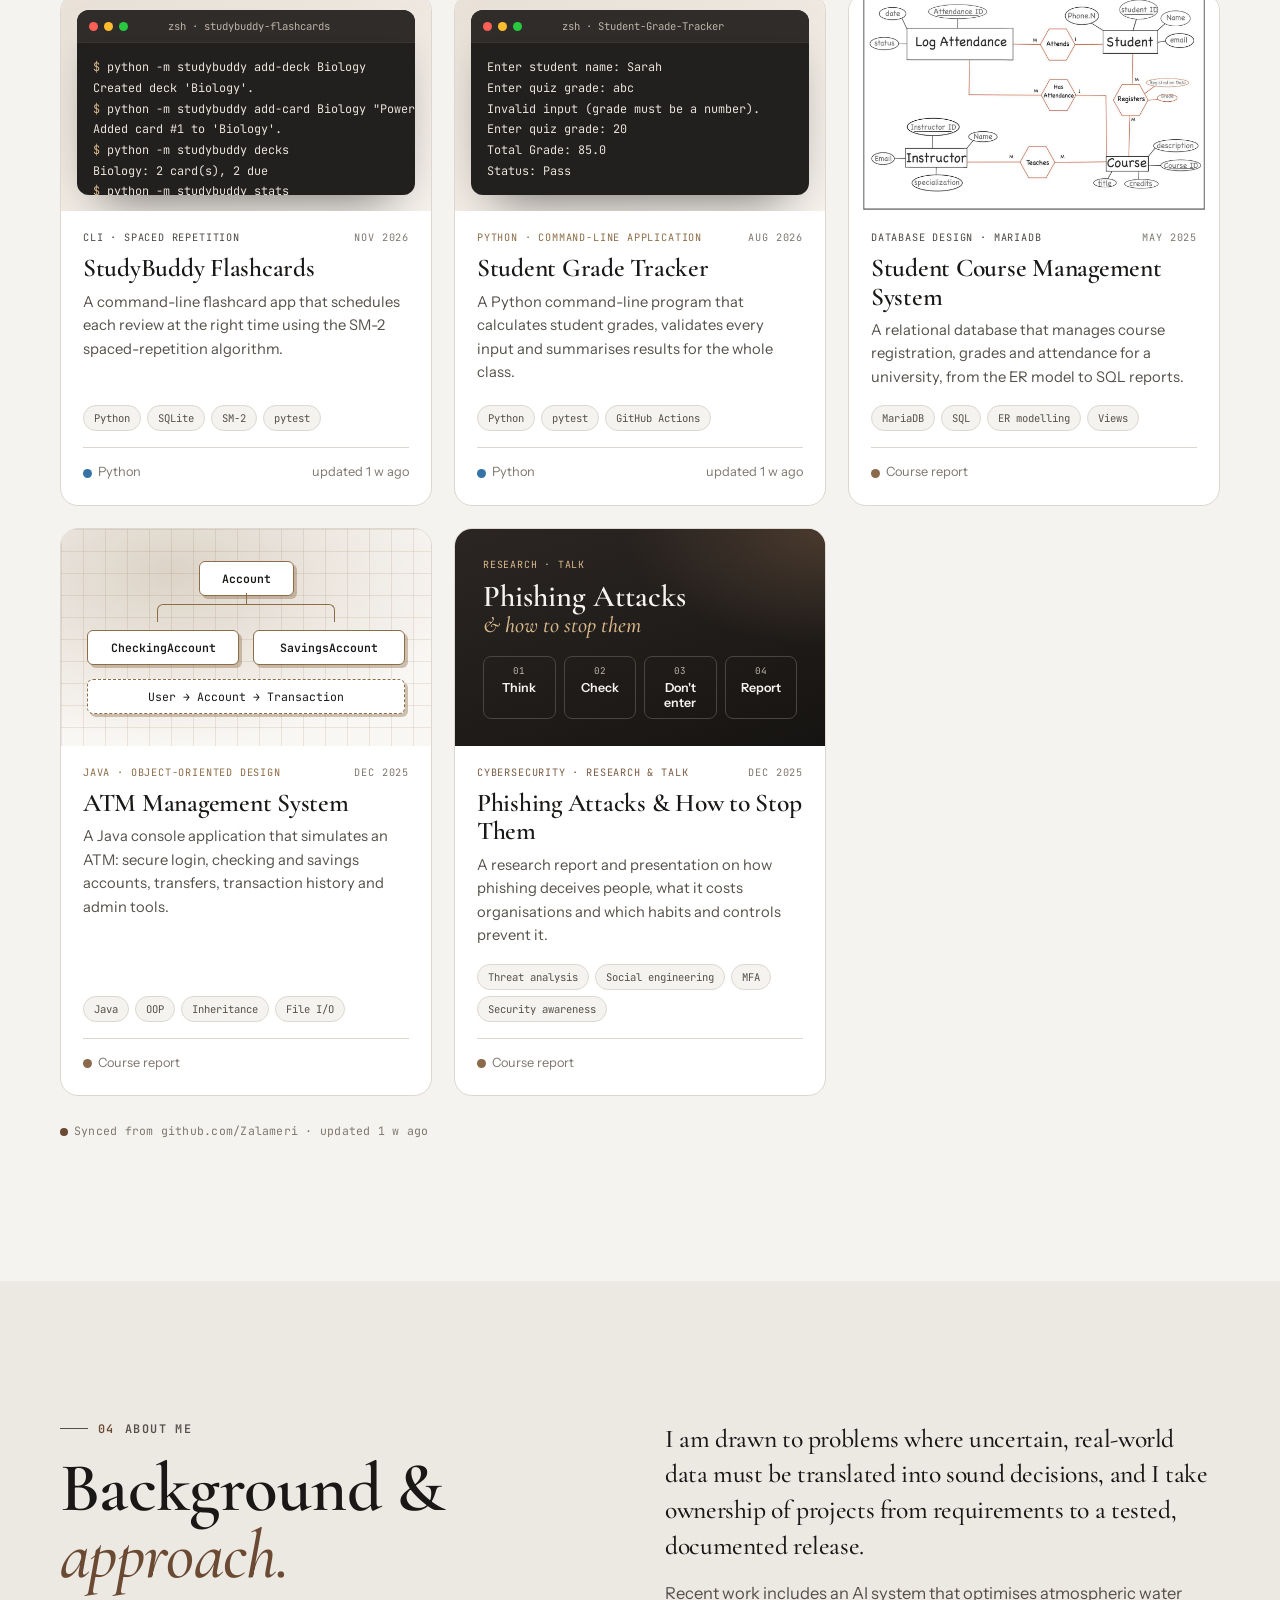
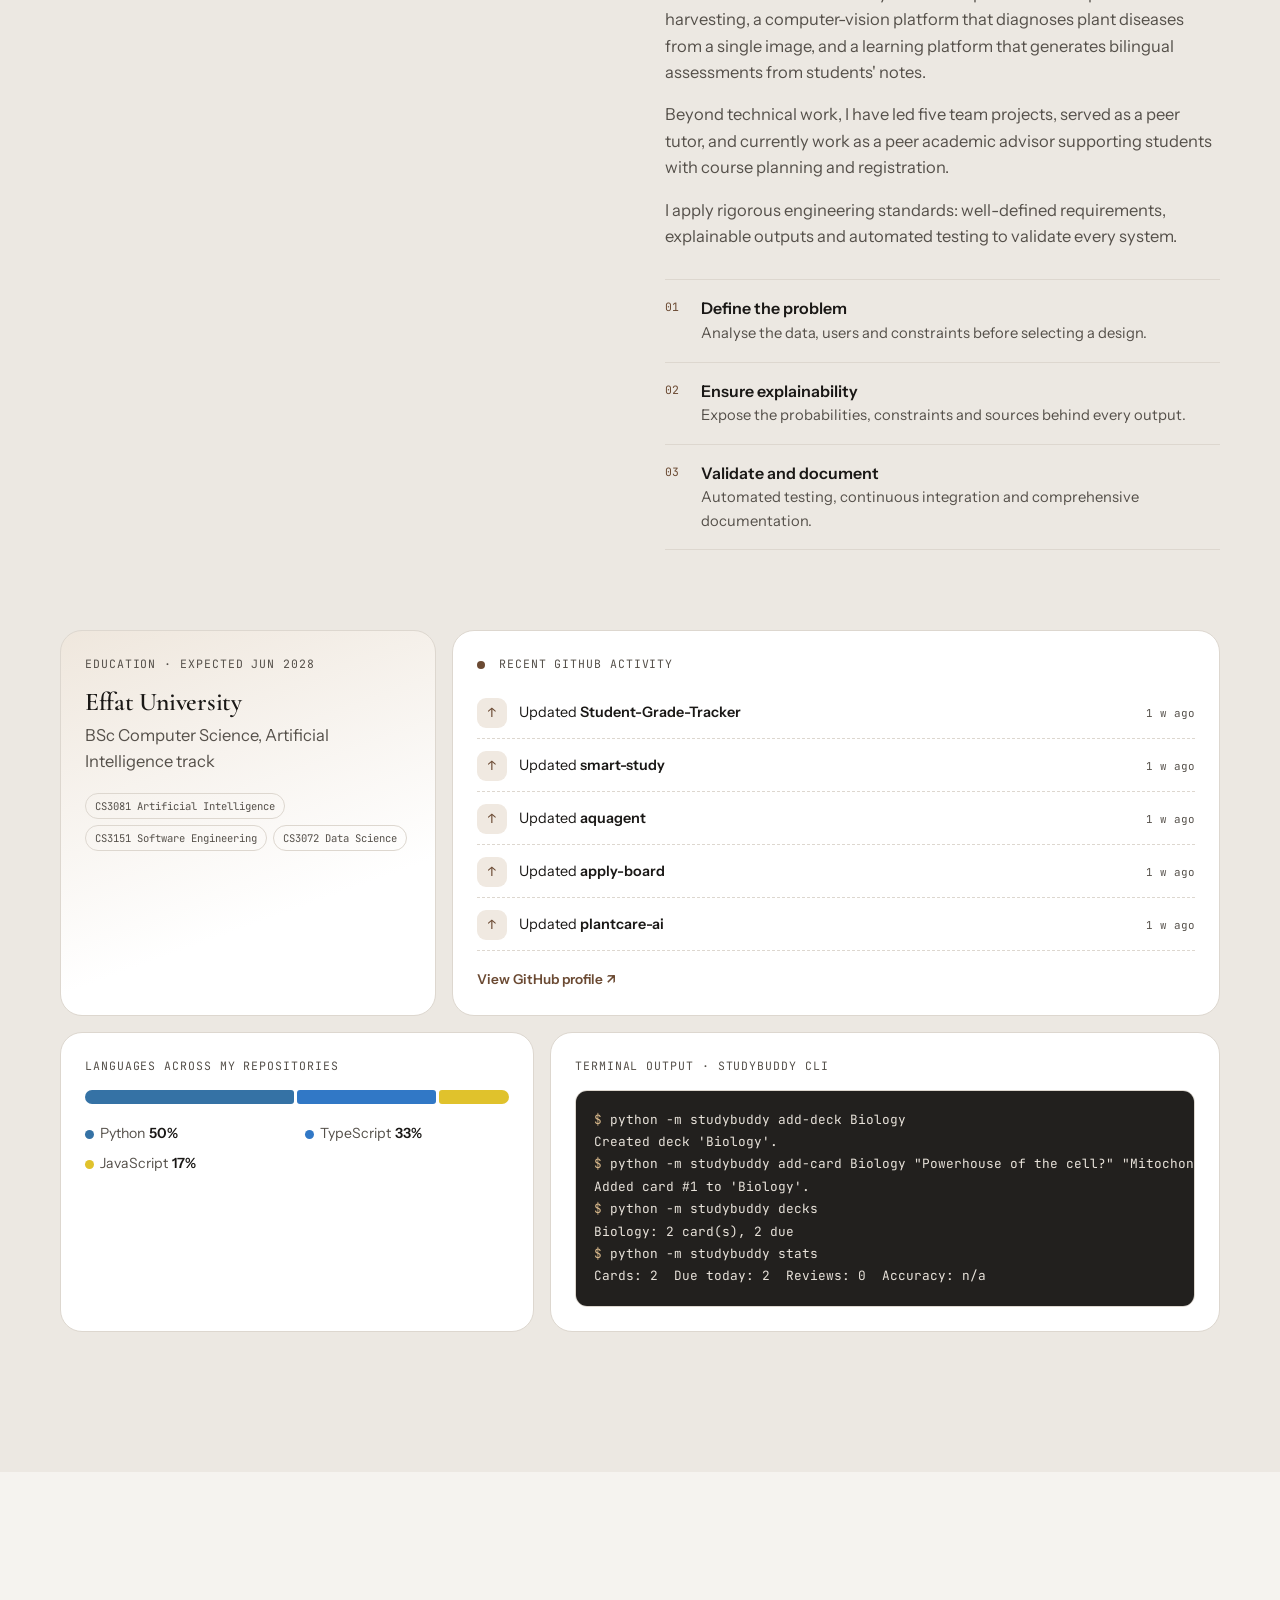
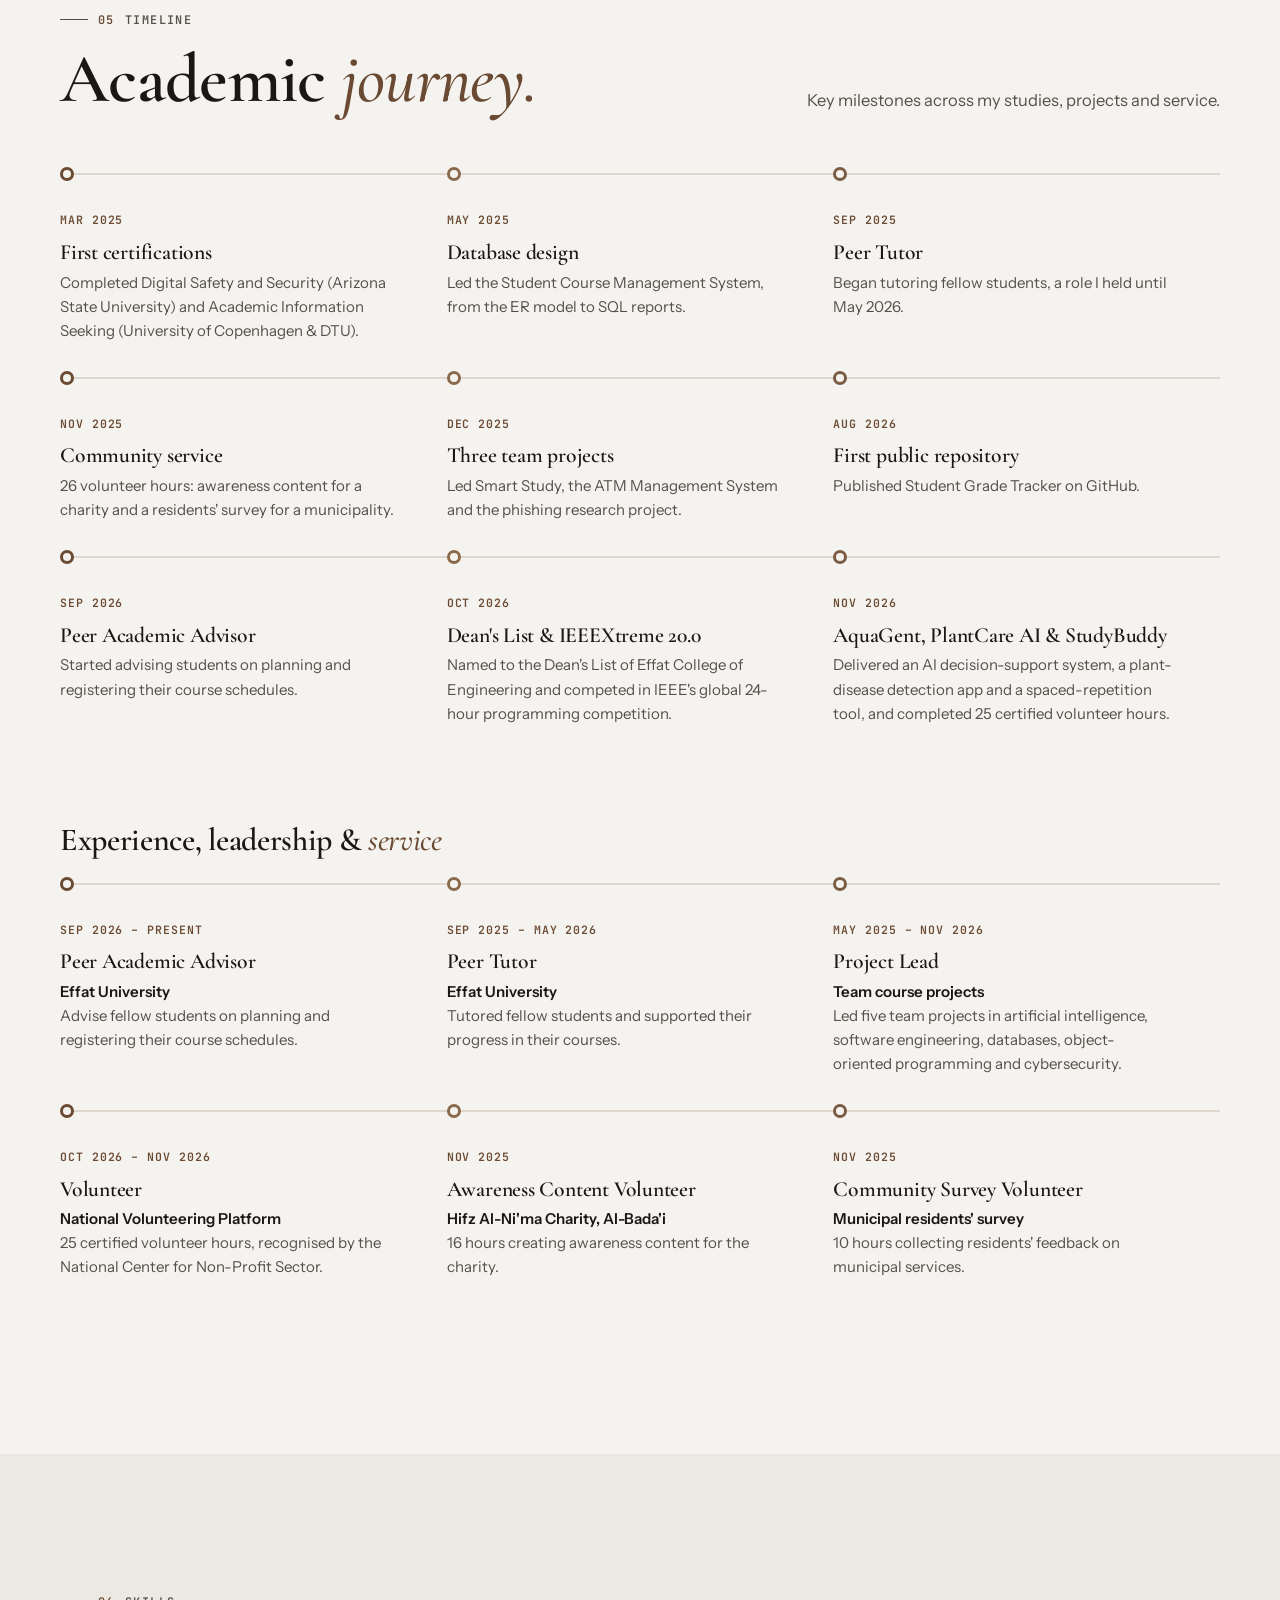
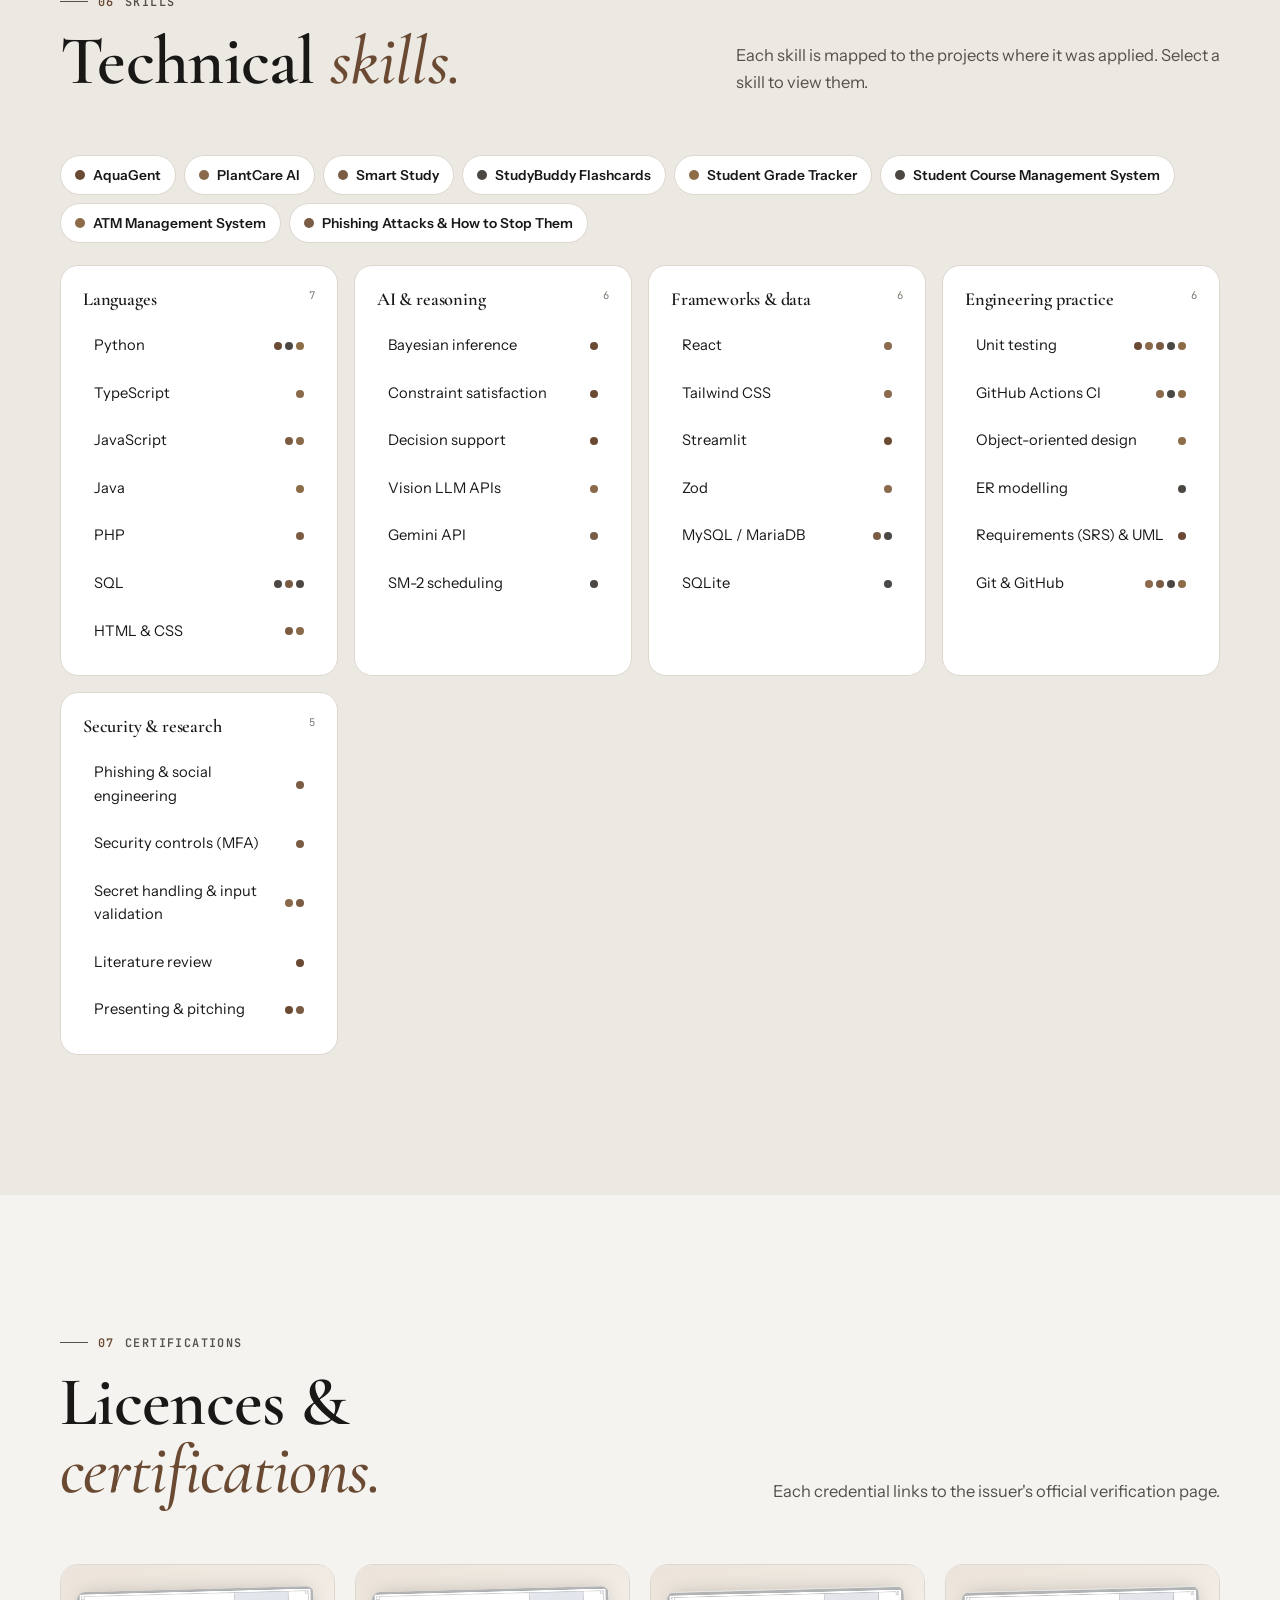
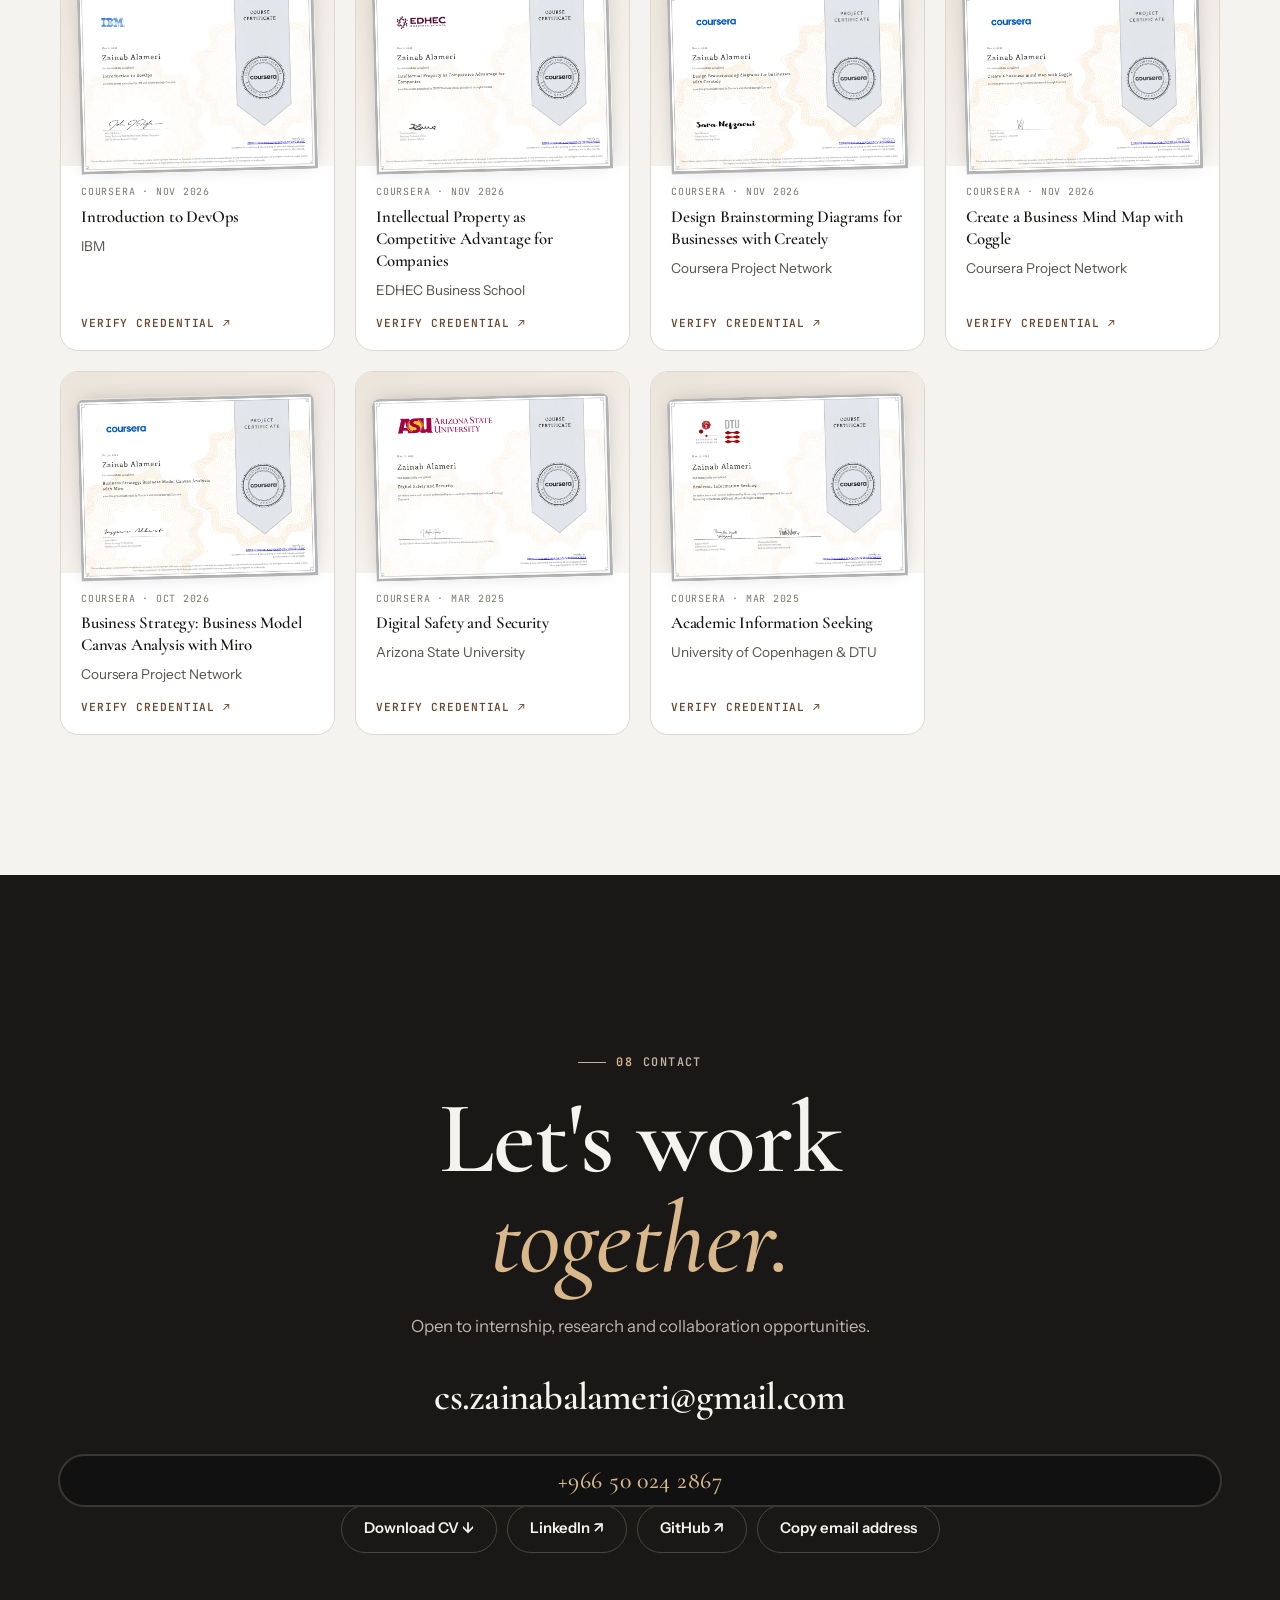
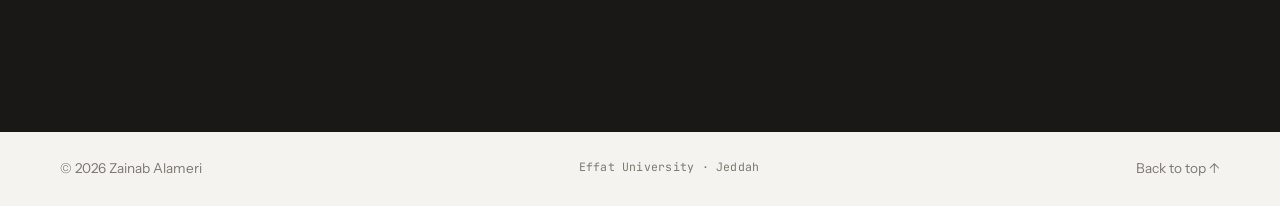
==== commit 6e7d2e43: "Refine site copy" ====
--- a/index.html
+++ b/index.html
@@ -17,7 +17,7 @@
   <link rel="preconnect" href="https://fonts.googleapis.com">
   <link rel="preconnect" href="https://fonts.gstatic.com" crossorigin>
   <link href="https://fonts.googleapis.com/css2?family=Cormorant+Garamond:ital,wght@0,400..700;1,400..700&family=Instrument+Sans:wght@400..700&family=JetBrains+Mono:wght@400;600&display=swap" rel="stylesheet">
-  <link rel="stylesheet" href="assets/css/style.css?v=23">
+  <link rel="stylesheet" href="assets/css/style.css?v=24">
 </head>
 <body>
   <a class="skip" href="#main">Skip to content</a>
@@ -50,7 +50,7 @@
           <p class="kicker">Computer Science · Artificial Intelligence · Effat&nbsp;University</p>
           <h1 class="display hero-name">Zainab <em>Alameri</em></h1>
           <p class="hero-role">Computer Science student specialising in Artificial Intelligence</p>
-          <p class="hero-lede">I design and build intelligent software, from AI decision-support systems and computer vision to full-stack web applications. My focus is on solutions that are reliable, well tested and easy to understand.</p>
+          <p class="hero-lede">I design and develop intelligent software, from AI decision-support systems and computer vision to full-stack web applications, with a focus on reliability, rigorous testing and clear documentation.</p>
           <div class="cta-row">
             <a class="btn primary" href="#work">View projects <span aria-hidden="true">→</span></a>
             <a class="btn" href="assets/Zainab-Alameri-CV.pdf" download>Download CV <span aria-hidden="true">↓</span></a>
@@ -79,8 +79,8 @@
       <div class="wrap showcase-grid">
         <div class="showcase-copy reveal">
           <p class="eyebrow"><span>—</span> What I do</p>
-          <h2 id="h-showcase" class="display">I build systems that turn real-world data into <em>clear, explainable decisions.</em></h2>
-          <p class="sec-sub">My work spans probabilistic reasoning, constraint solving, computer vision and full-stack development. Every project is tested, documented and designed around the people who use it.</p>
+          <h2 id="h-showcase" class="display">I build systems that turn real-world data into <em>explainable decisions.</em></h2>
+          <p class="sec-sub">My work spans probabilistic reasoning, constraint satisfaction, computer vision and full-stack development. Every project is tested, documented and designed with the end user in mind.</p>
           <a class="btn primary" href="#work">Explore the case studies <span aria-hidden="true">→</span></a>
         </div>
         <div class="stage reveal" aria-label="Screenshots of AquaGent on desktop and PlantCare AI on a phone">
@@ -93,9 +93,9 @@
             <img src="assets/img/projects/plantcare-phone.webp" alt="PlantCare AI running on a phone: detect plant diseases from a single leaf photo" width="600" height="1298">
           </figure>
           <div class="stage-note">
-            <p class="mono"><span class="live-dot" aria-hidden="true"></span> Real screenshots</p>
+            <p class="mono"><span class="live-dot" aria-hidden="true"></span> Live applications</p>
             <b>AquaGent &amp; PlantCare AI</b>
-            <p>Live runs of my AI decision-support system and my plant-disease detection app.</p>
+            <p>My AI decision-support system and plant-disease detection platform in action.</p>
           </div>
         </div>
       </div>
@@ -109,7 +109,7 @@
             <p class="eyebrow"><span>01</span> Featured projects</p>
             <h2 class="display">Selected <em>work.</em></h2>
           </div>
-          <p class="sec-sub">Each project opens into a full case study: the problem, the solution, real screenshots and measurable results.</p>
+          <p class="sec-sub">Each project includes a detailed case study covering the problem, solution, interface and measurable outcomes.</p>
         </header>
         <div id="featured" class="featured"></div>
       </div>
@@ -123,7 +123,7 @@
             <p class="eyebrow"><span>02</span> Honours &amp; awards</p>
             <h2 class="display">Honours &amp; <em>achievements.</em></h2>
           </div>
-          <p class="sec-sub">Academic recognition and competitive programming on behalf of Effat University.</p>
+          <p class="sec-sub">Academic distinction and competitive programming on behalf of Effat University.</p>
         </header>
         <div id="recog" class="recog"></div>
       </div>
@@ -137,7 +137,7 @@
             <p class="eyebrow"><span>03</span> All projects</p>
             <h2 class="display">Project <em>portfolio.</em></h2>
           </div>
-          <p class="sec-sub">Course, research and personal projects, kept up to date automatically from my GitHub profile.</p>
+          <p class="sec-sub">Academic, research and independent projects, synchronised automatically with my GitHub profile.</p>
         </header>
         <div class="toolbar">
           <div id="filters" class="filters" role="group" aria-label="Filter projects"></div>
@@ -159,14 +159,14 @@
           <h2 class="display">Background &amp; <em>approach.</em></h2>
         </div>
         <div class="about-copy">
-          <p class="big">I enjoy problems where uncertain, real-world data has to become a sound decision, and I like to own a project from the first requirement to a tested, documented result.</p>
-          <p>My recent projects include an AI system that recommends how to harvest water from the air, a computer-vision app that diagnoses plant diseases from a single photo, and a study platform that creates bilingual quizzes from a student's own notes.</p>
-          <p>Beyond my technical work, I have led five team projects, tutored fellow students, and currently serve as a peer academic advisor, helping students plan and register their courses.</p>
-          <p>I hold my work to high engineering standards: a clearly defined problem, results that explain themselves, and automated tests that prove the system works.</p>
+          <p class="big">I am drawn to problems where uncertain, real-world data must be translated into sound decisions, and I take ownership of projects from requirements to a tested, documented release.</p>
+          <p>Recent work includes an AI system that optimises atmospheric water harvesting, a computer-vision platform that diagnoses plant diseases from a single image, and a learning platform that generates bilingual assessments from students' notes.</p>
+          <p>Beyond technical work, I have led five team projects, served as a peer tutor, and currently work as a peer academic advisor supporting students with course planning and registration.</p>
+          <p>I apply rigorous engineering standards: well-defined requirements, explainable outputs and automated testing to validate every system.</p>
           <ol class="approach">
-            <li><span>01</span><div><b>Define the problem clearly</b>Understand the data, the users and the constraints before choosing a design.</div></li>
-            <li><span>02</span><div><b>Make results explainable</b>Show the probabilities, constraints and sources behind every result.</div></li>
-            <li><span>03</span><div><b>Verify and document</b>Automated tests, continuous integration and clear technical documentation.</div></li>
+            <li><span>01</span><div><b>Define the problem</b>Analyse the data, users and constraints before selecting a design.</div></li>
+            <li><span>02</span><div><b>Ensure explainability</b>Expose the probabilities, constraints and sources behind every output.</div></li>
+            <li><span>03</span><div><b>Validate and document</b>Automated testing, continuous integration and comprehensive documentation.</div></li>
           </ol>
         </div>
       </div>
@@ -188,7 +188,7 @@
           <ul id="langlist" class="langlist"></ul>
         </article>
         <article class="tile term-tile">
-          <p class="mono">Live output · StudyBuddy CLI</p>
+          <p class="mono">Terminal output · StudyBuddy CLI</p>
           <pre class="term" id="term" aria-label="Terminal output from StudyBuddy Flashcards"></pre>
         </article>
       </div>
@@ -202,7 +202,7 @@
             <p class="eyebrow"><span>05</span> Timeline</p>
             <h2 class="display">Academic <em>journey.</em></h2>
           </div>
-          <p class="sec-sub">Key milestones in my studies, projects and service.</p>
+          <p class="sec-sub">Key milestones across my studies, projects and service.</p>
         </header>
         <ol id="timeline" class="timeline"></ol>
         <div id="experience-wrap" hidden>
@@ -220,7 +220,7 @@
             <p class="eyebrow"><span>06</span> Skills</p>
             <h2 class="display">Technical <em>skills.</em></h2>
           </div>
-          <p class="sec-sub">Every skill is linked to the projects where I applied it. Select a skill to see them.</p>
+          <p class="sec-sub">Each skill is mapped to the projects where it was applied. Select a skill to view them.</p>
         </header>
         <div id="skillgrid" class="skillgrid"></div>
       </div>
@@ -234,7 +234,7 @@
             <p class="eyebrow"><span>07</span> Certifications</p>
             <h2 class="display">Licences &amp; <em>certifications.</em></h2>
           </div>
-          <p class="sec-sub">Each credential links directly to the issuer's verification page.</p>
+          <p class="sec-sub">Each credential links to the issuer's official verification page.</p>
         </header>
         <ul id="certs" class="certs"></ul>
       </div>
@@ -245,7 +245,7 @@
       <div class="wrap">
         <p class="eyebrow"><span>08</span> Contact</p>
         <h2 class="display huge">Let's work <em>together.</em></h2>
-        <p class="contact-sub">I welcome internship, research and collaboration opportunities, and would be glad to hear from you.</p>
+        <p class="contact-sub">Open to internship, research and collaboration opportunities.</p>
         <a class="mail" data-email-link></a>
         <p class="phone"><a data-phone-link></a></p>
         <div class="cta-row center">
@@ -264,8 +264,8 @@
     <a href="#home">Back to top ↑</a>
   </footer>
 
-  <script src="assets/js/data.js?v=23"></script>
-  <script src="assets/js/common.js?v=23"></script>
-  <script src="assets/js/main.js?v=23"></script>
+  <script src="assets/js/data.js?v=24"></script>
+  <script src="assets/js/common.js?v=24"></script>
+  <script src="assets/js/main.js?v=24"></script>
 </body>
 </html>
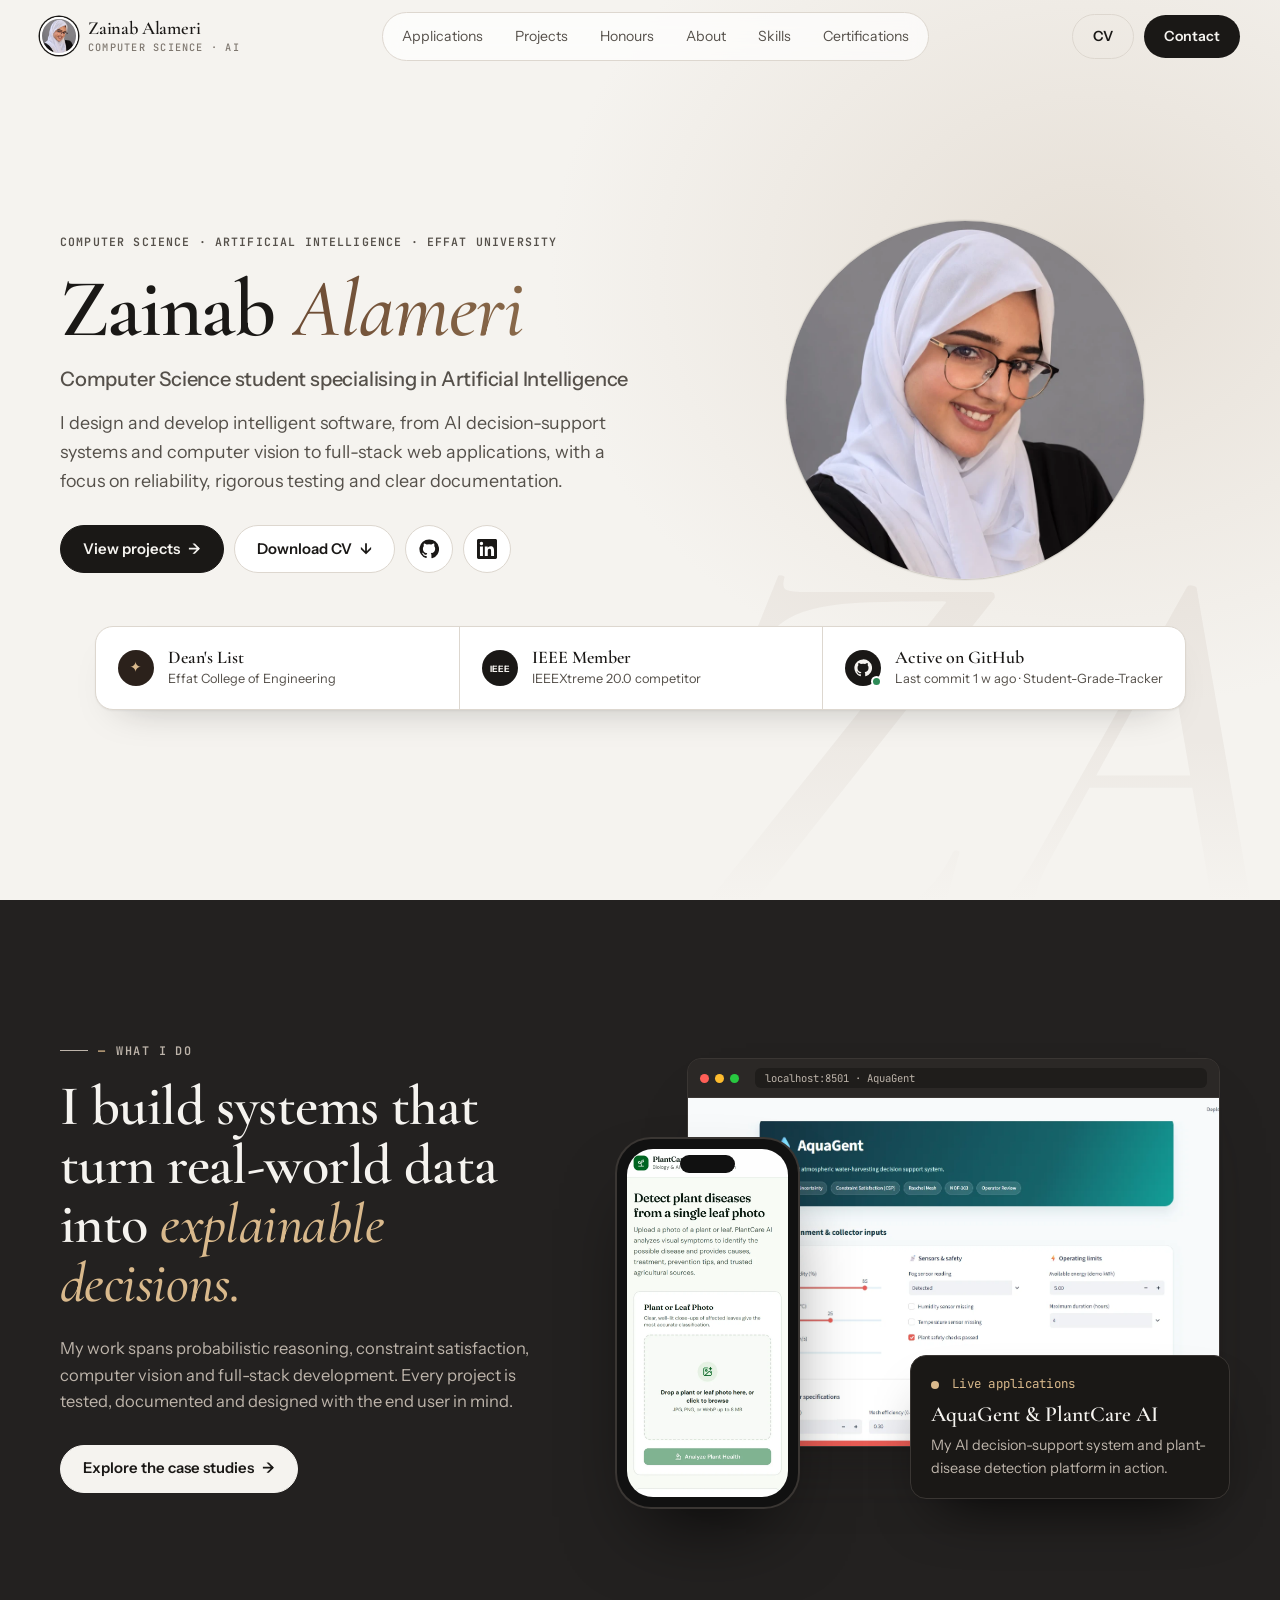
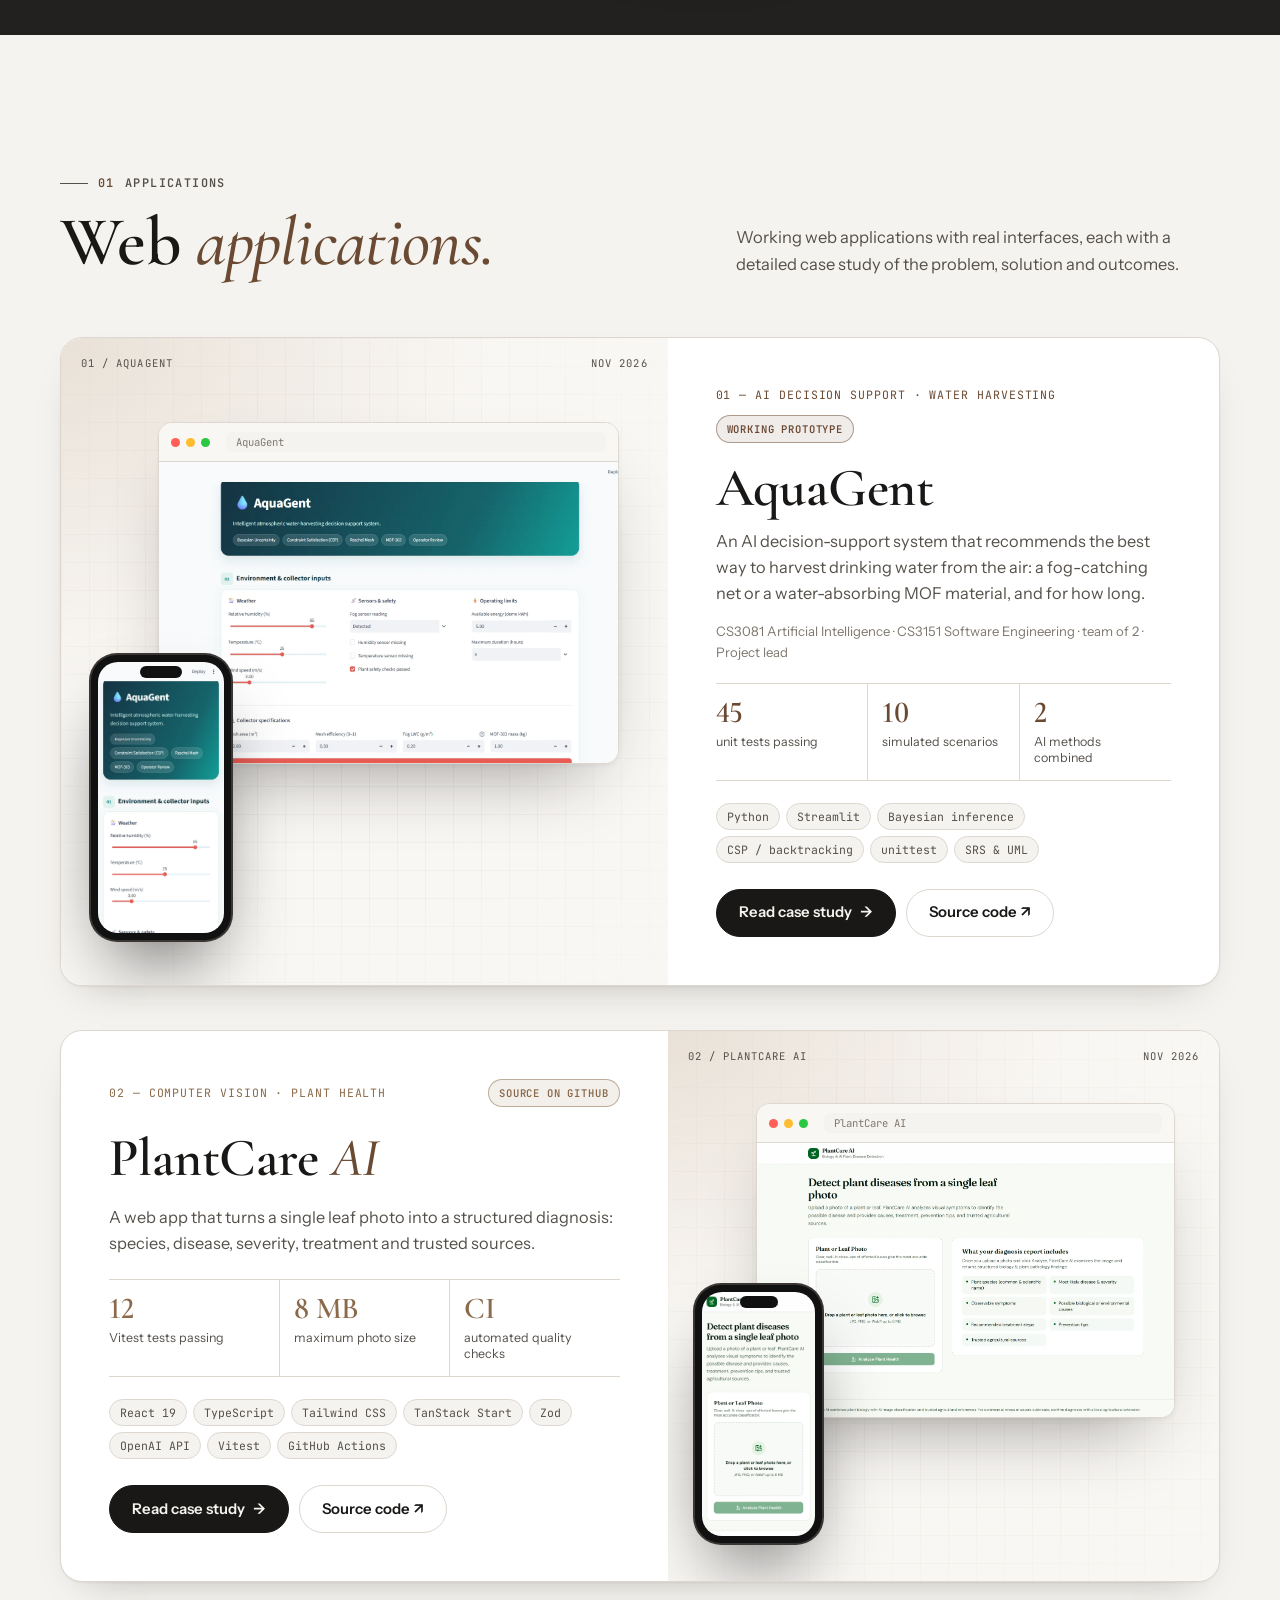
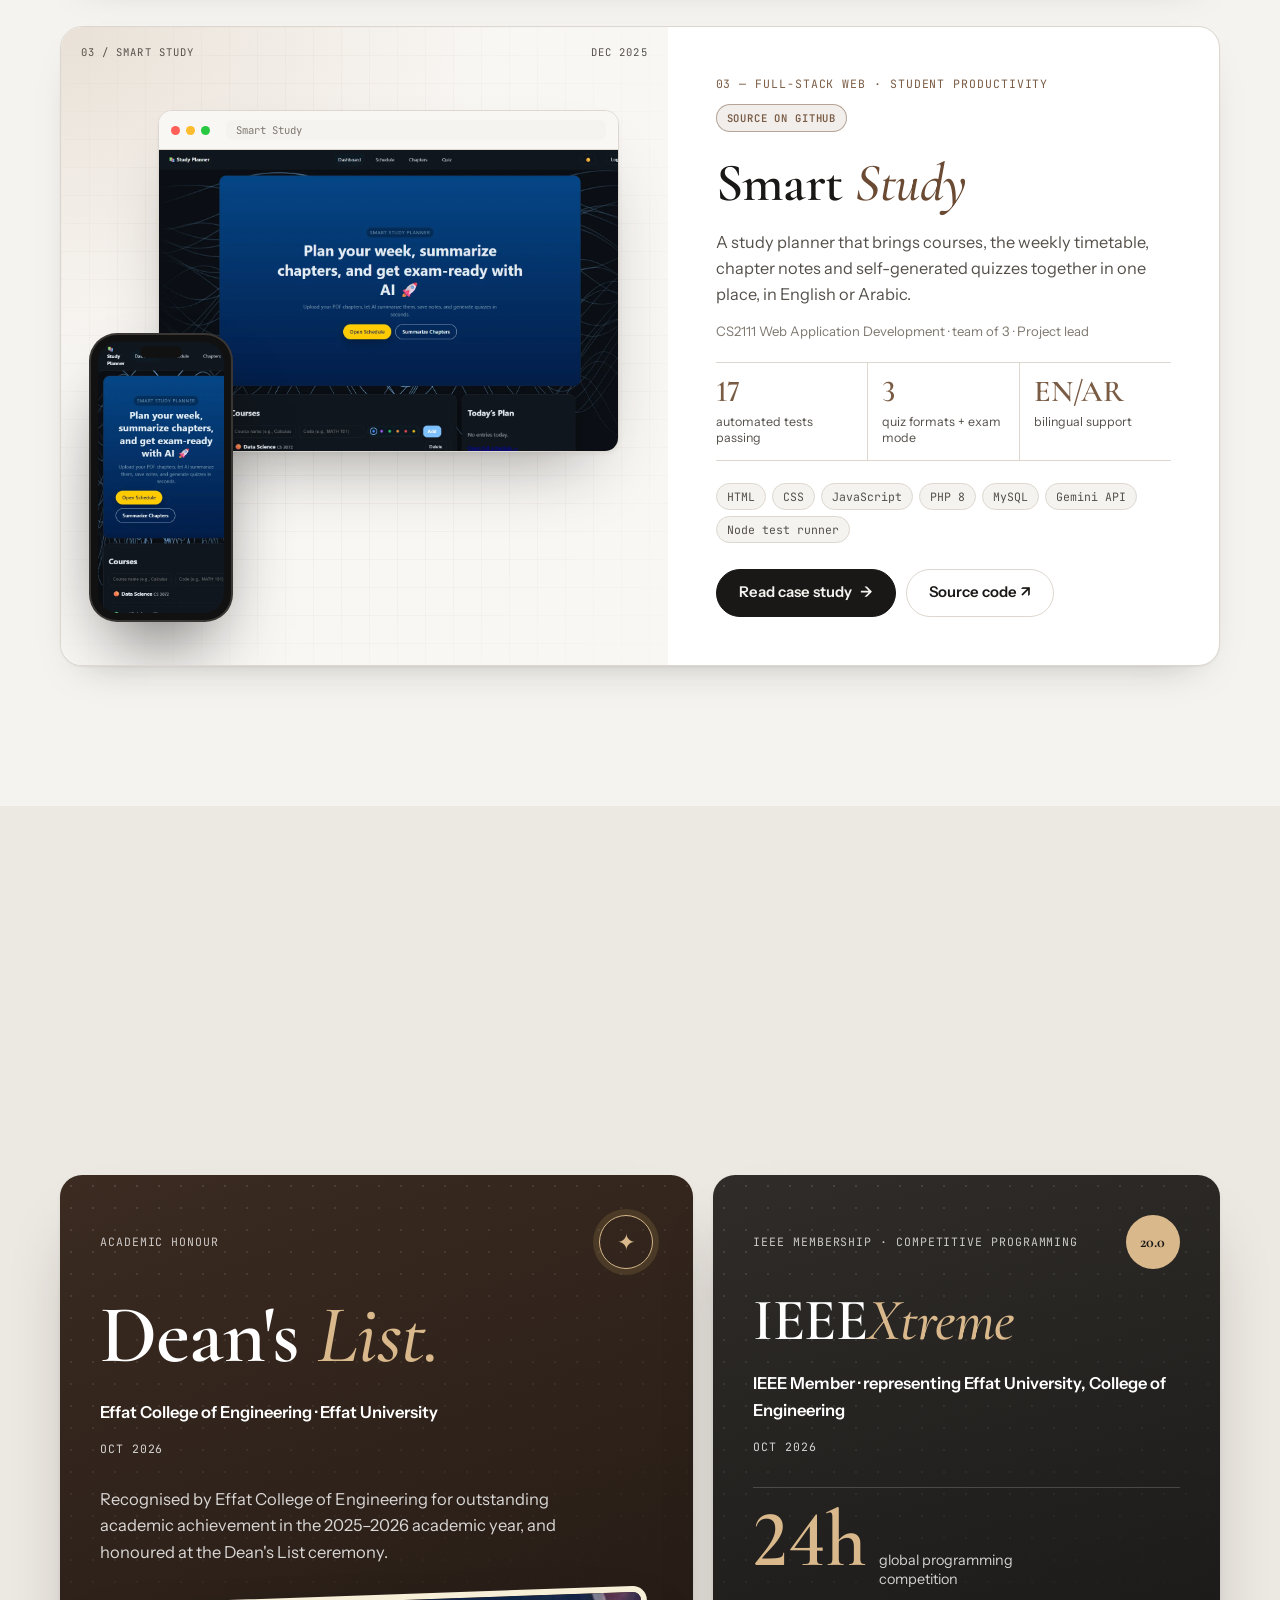
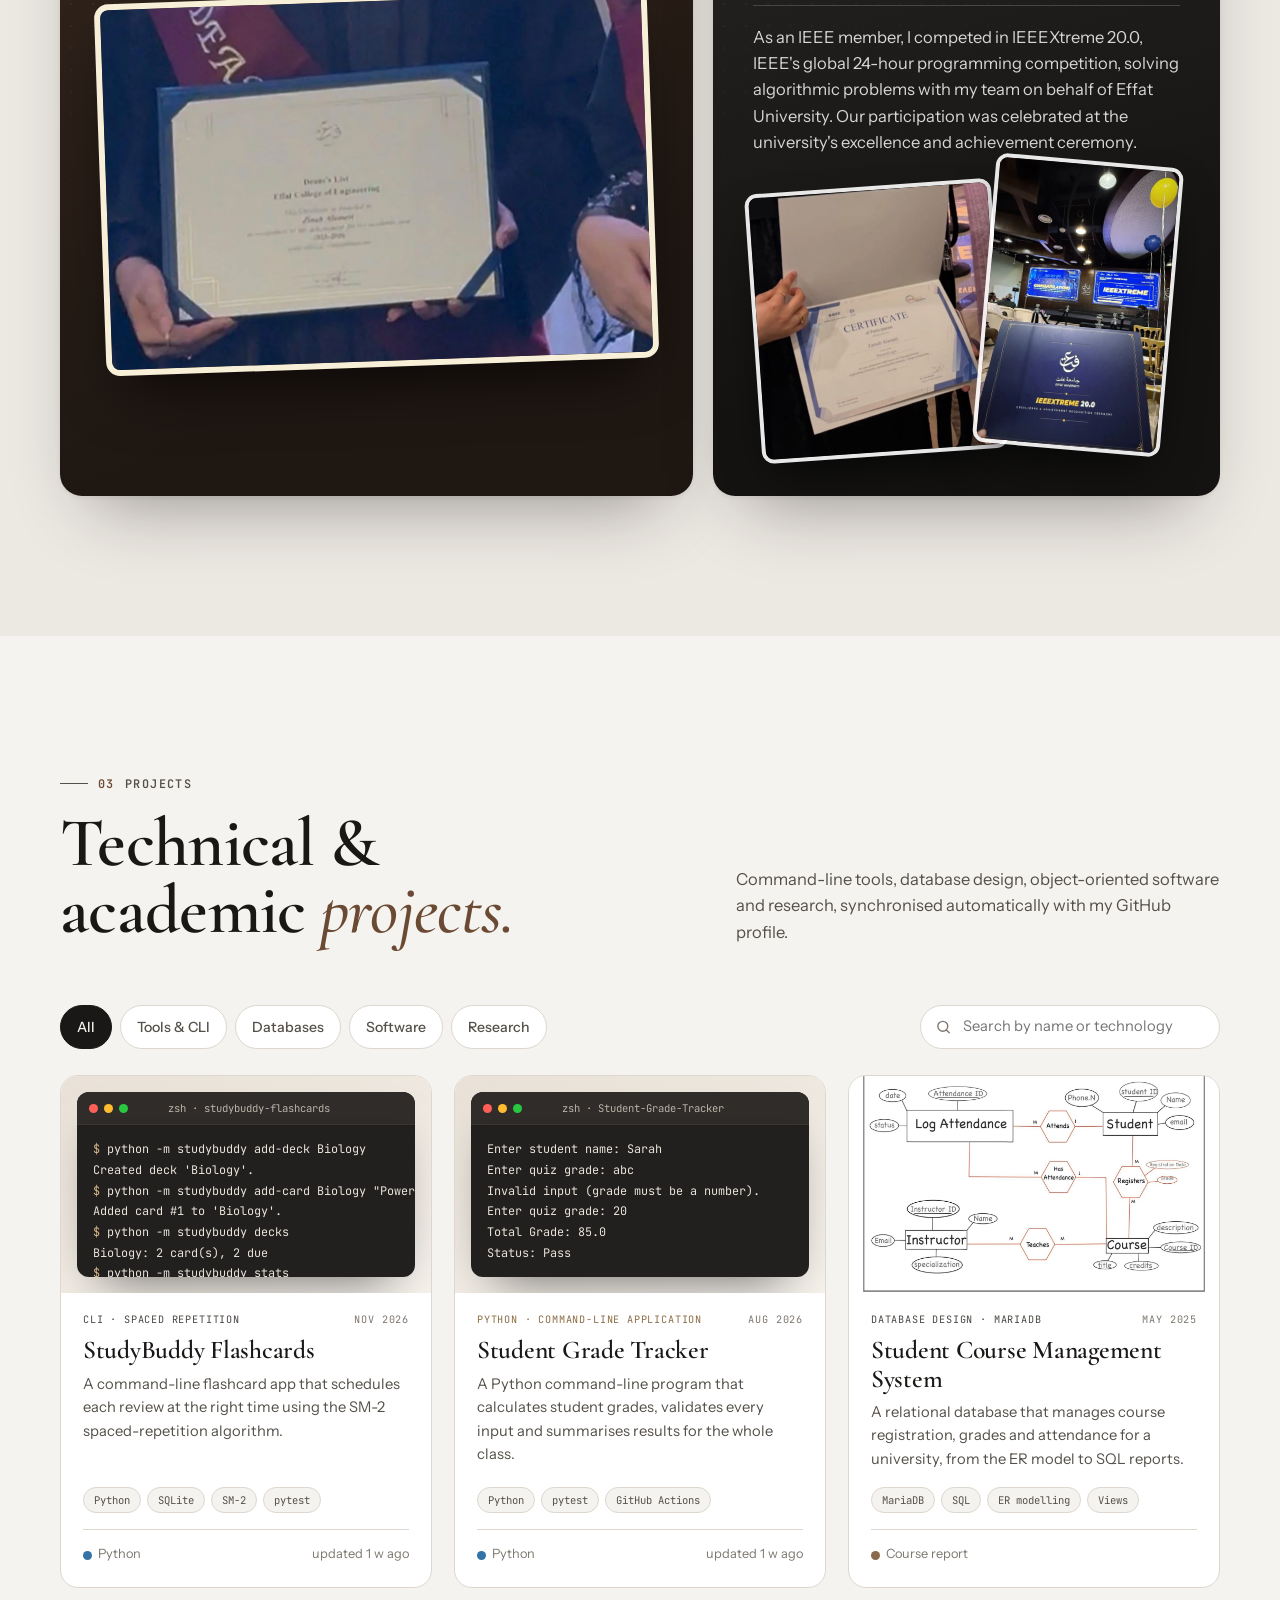
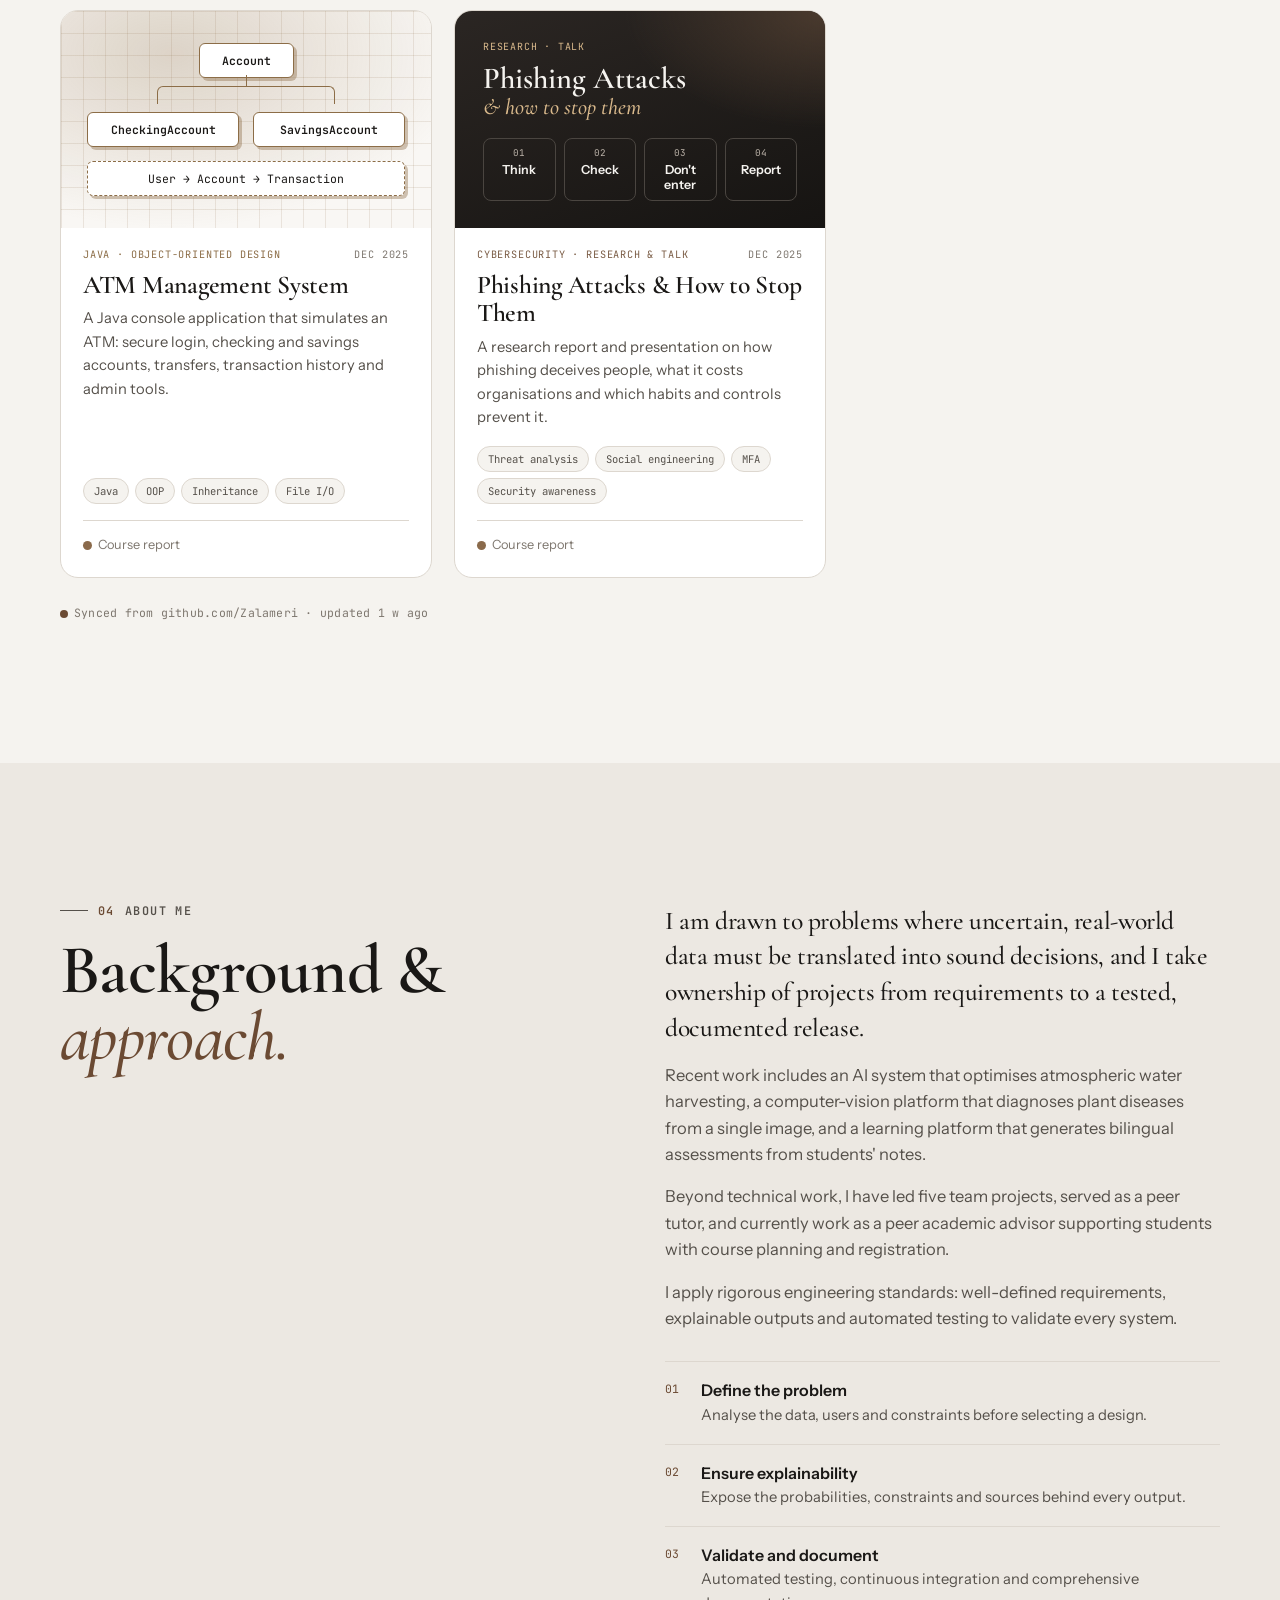
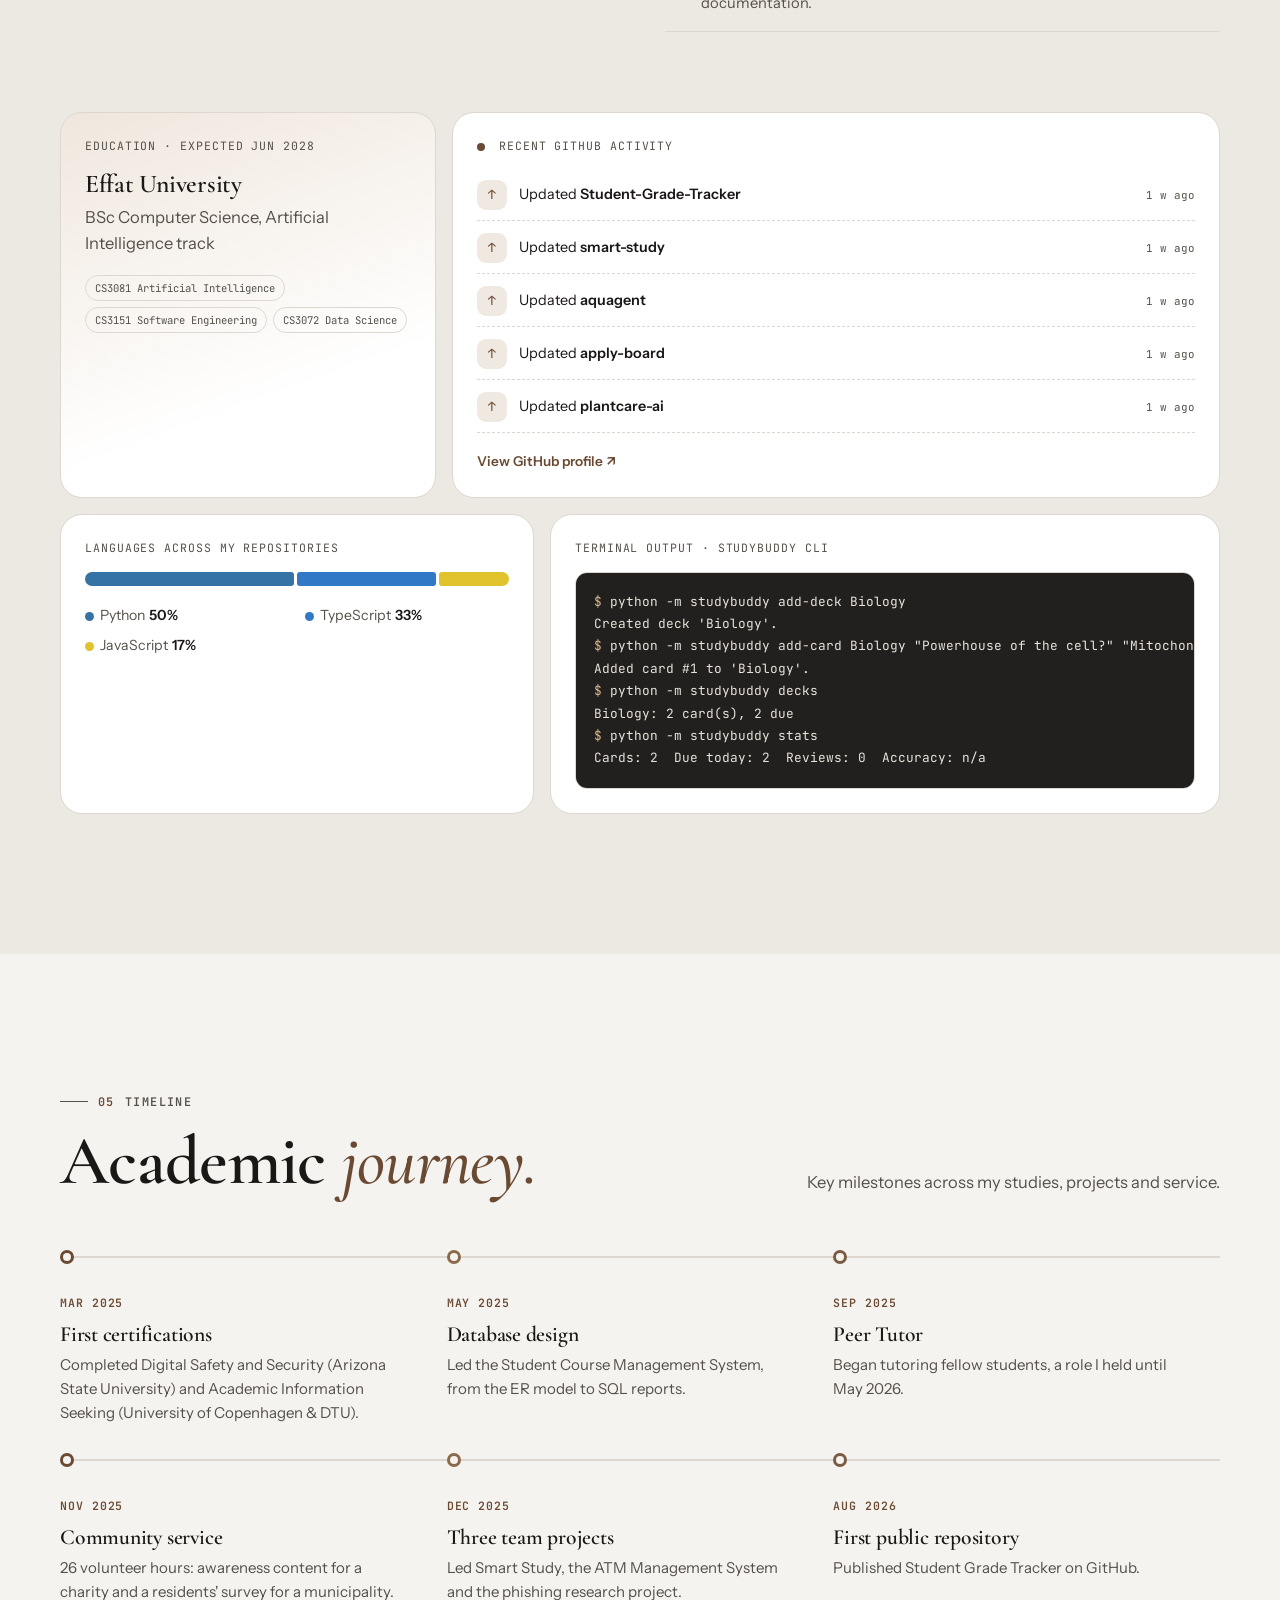
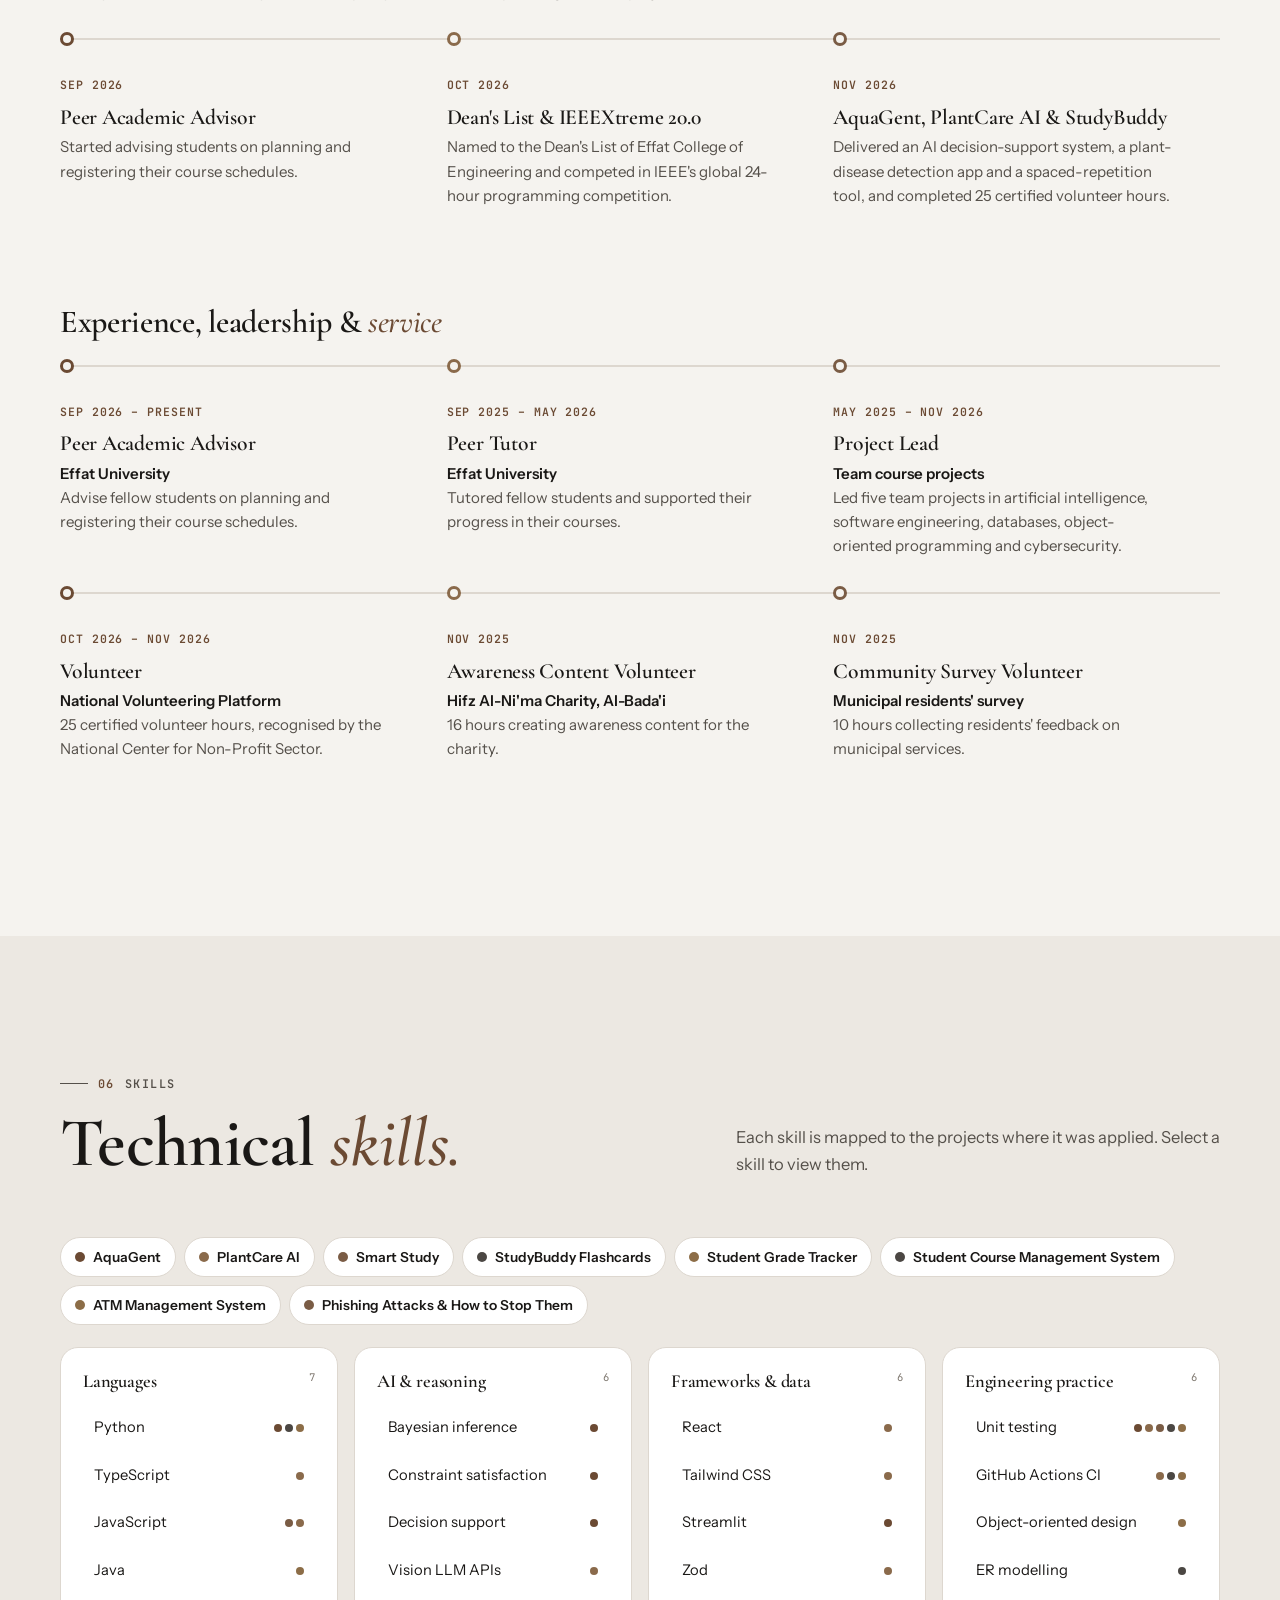
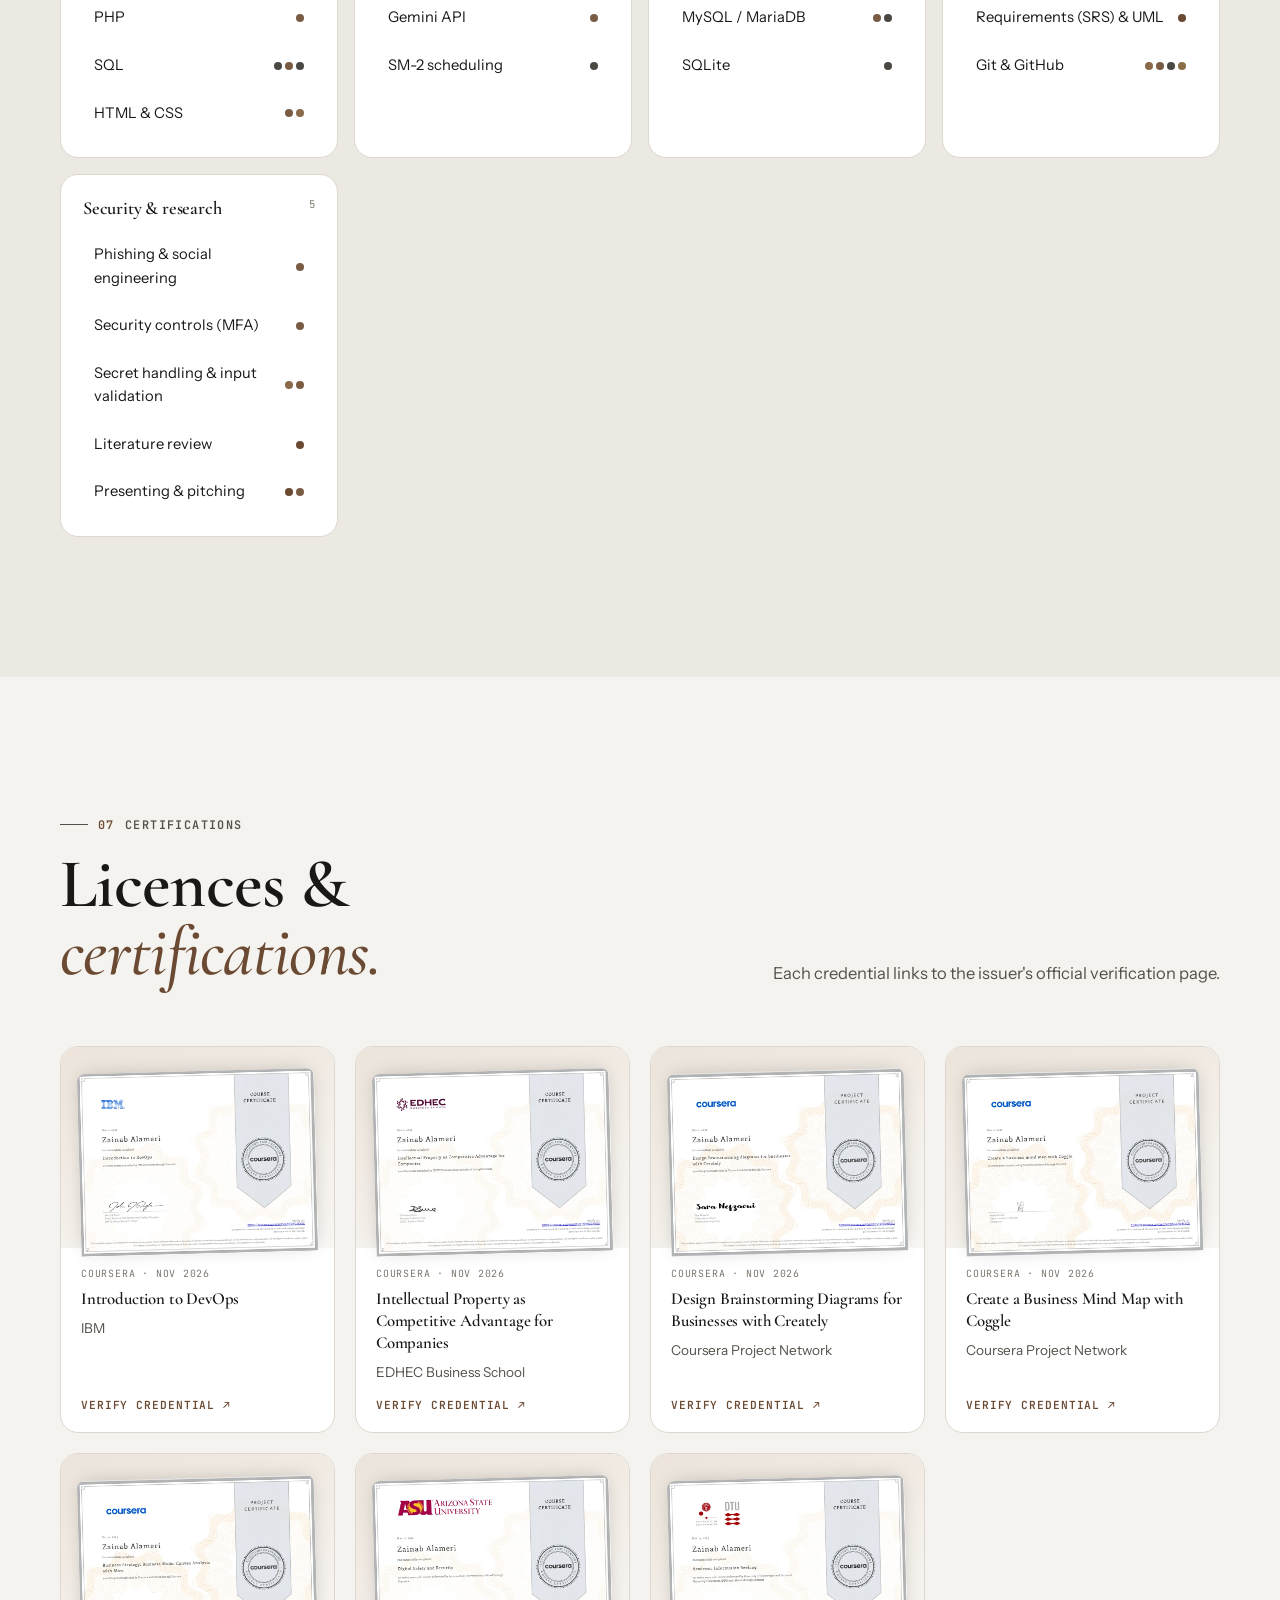
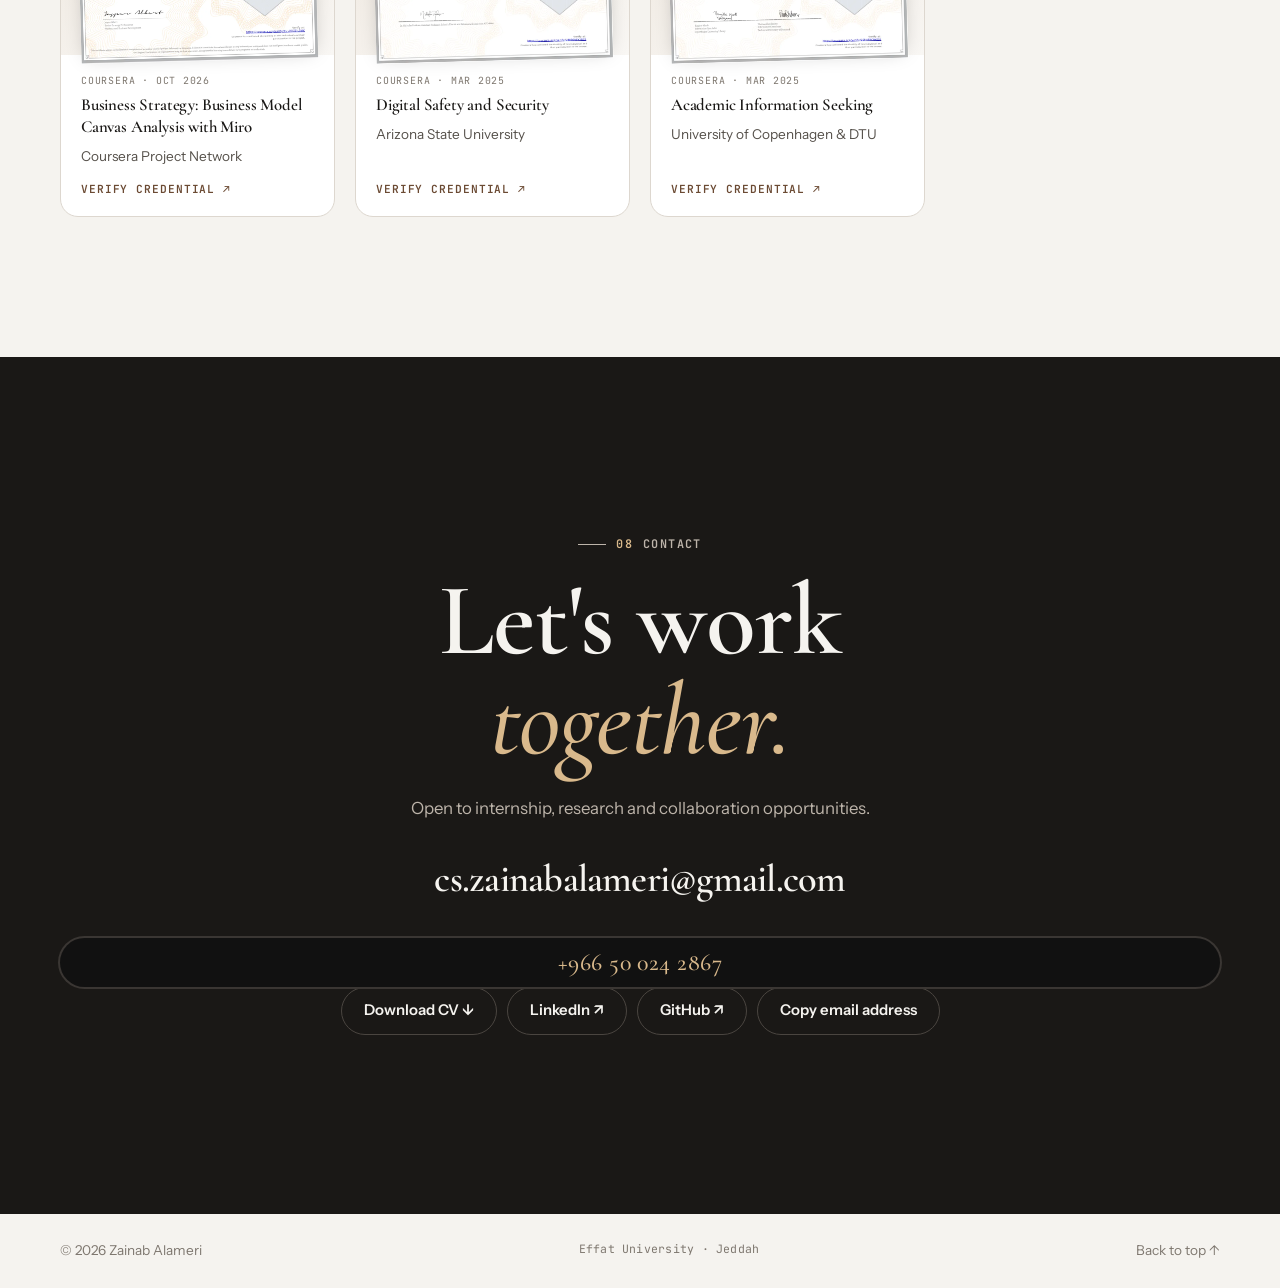
==== commit 68770ec3: "Separate applications from other projects" ====
--- a/index.html
+++ b/index.html
@@ -17,7 +17,7 @@
   <link rel="preconnect" href="https://fonts.googleapis.com">
   <link rel="preconnect" href="https://fonts.gstatic.com" crossorigin>
   <link href="https://fonts.googleapis.com/css2?family=Cormorant+Garamond:ital,wght@0,400..700;1,400..700&family=Instrument+Sans:wght@400..700&family=JetBrains+Mono:wght@400;600&display=swap" rel="stylesheet">
-  <link rel="stylesheet" href="assets/css/style.css?v=24">
+  <link rel="stylesheet" href="assets/css/style.css?v=25">
 </head>
 <body>
   <a class="skip" href="#main">Skip to content</a>
@@ -29,7 +29,8 @@
       <span class="brand-name">Zainab Alameri<small>Computer Science · AI</small></span>
     </a>
     <nav class="nav" aria-label="Main">
-      <a href="#work">Projects</a>
+      <a href="#work">Applications</a>
+      <a href="#projects">Projects</a>
       <a href="#recognition">Honours</a>
       <a href="#about">About</a>
       <a href="#skills">Skills</a>
@@ -106,10 +107,10 @@
       <div class="wrap">
         <header class="reveal sec-head row">
           <div>
-            <p class="eyebrow"><span>01</span> Featured projects</p>
-            <h2 class="display">Selected <em>work.</em></h2>
-          </div>
-          <p class="sec-sub">Each project includes a detailed case study covering the problem, solution, interface and measurable outcomes.</p>
+            <p class="eyebrow"><span>01</span> Applications</p>
+            <h2 class="display">Web <em>applications.</em></h2>
+          </div>
+          <p class="sec-sub">Working web applications with real interfaces, each with a detailed case study of the problem, solution and outcomes.</p>
         </header>
         <div id="featured" class="featured"></div>
       </div>
@@ -134,10 +135,10 @@
       <div class="wrap">
         <header class="reveal sec-head row">
           <div>
-            <p class="eyebrow"><span>03</span> All projects</p>
-            <h2 class="display">Project <em>portfolio.</em></h2>
-          </div>
-          <p class="sec-sub">Academic, research and independent projects, synchronised automatically with my GitHub profile.</p>
+            <p class="eyebrow"><span>03</span> Projects</p>
+            <h2 class="display">Technical &amp; academic <em>projects.</em></h2>
+          </div>
+          <p class="sec-sub">Command-line tools, database design, object-oriented software and research, synchronised automatically with my GitHub profile.</p>
         </header>
         <div class="toolbar">
           <div id="filters" class="filters" role="group" aria-label="Filter projects"></div>
@@ -264,8 +265,8 @@
     <a href="#home">Back to top ↑</a>
   </footer>
 
-  <script src="assets/js/data.js?v=24"></script>
-  <script src="assets/js/common.js?v=24"></script>
-  <script src="assets/js/main.js?v=24"></script>
+  <script src="assets/js/data.js?v=25"></script>
+  <script src="assets/js/common.js?v=25"></script>
+  <script src="assets/js/main.js?v=25"></script>
 </body>
 </html>
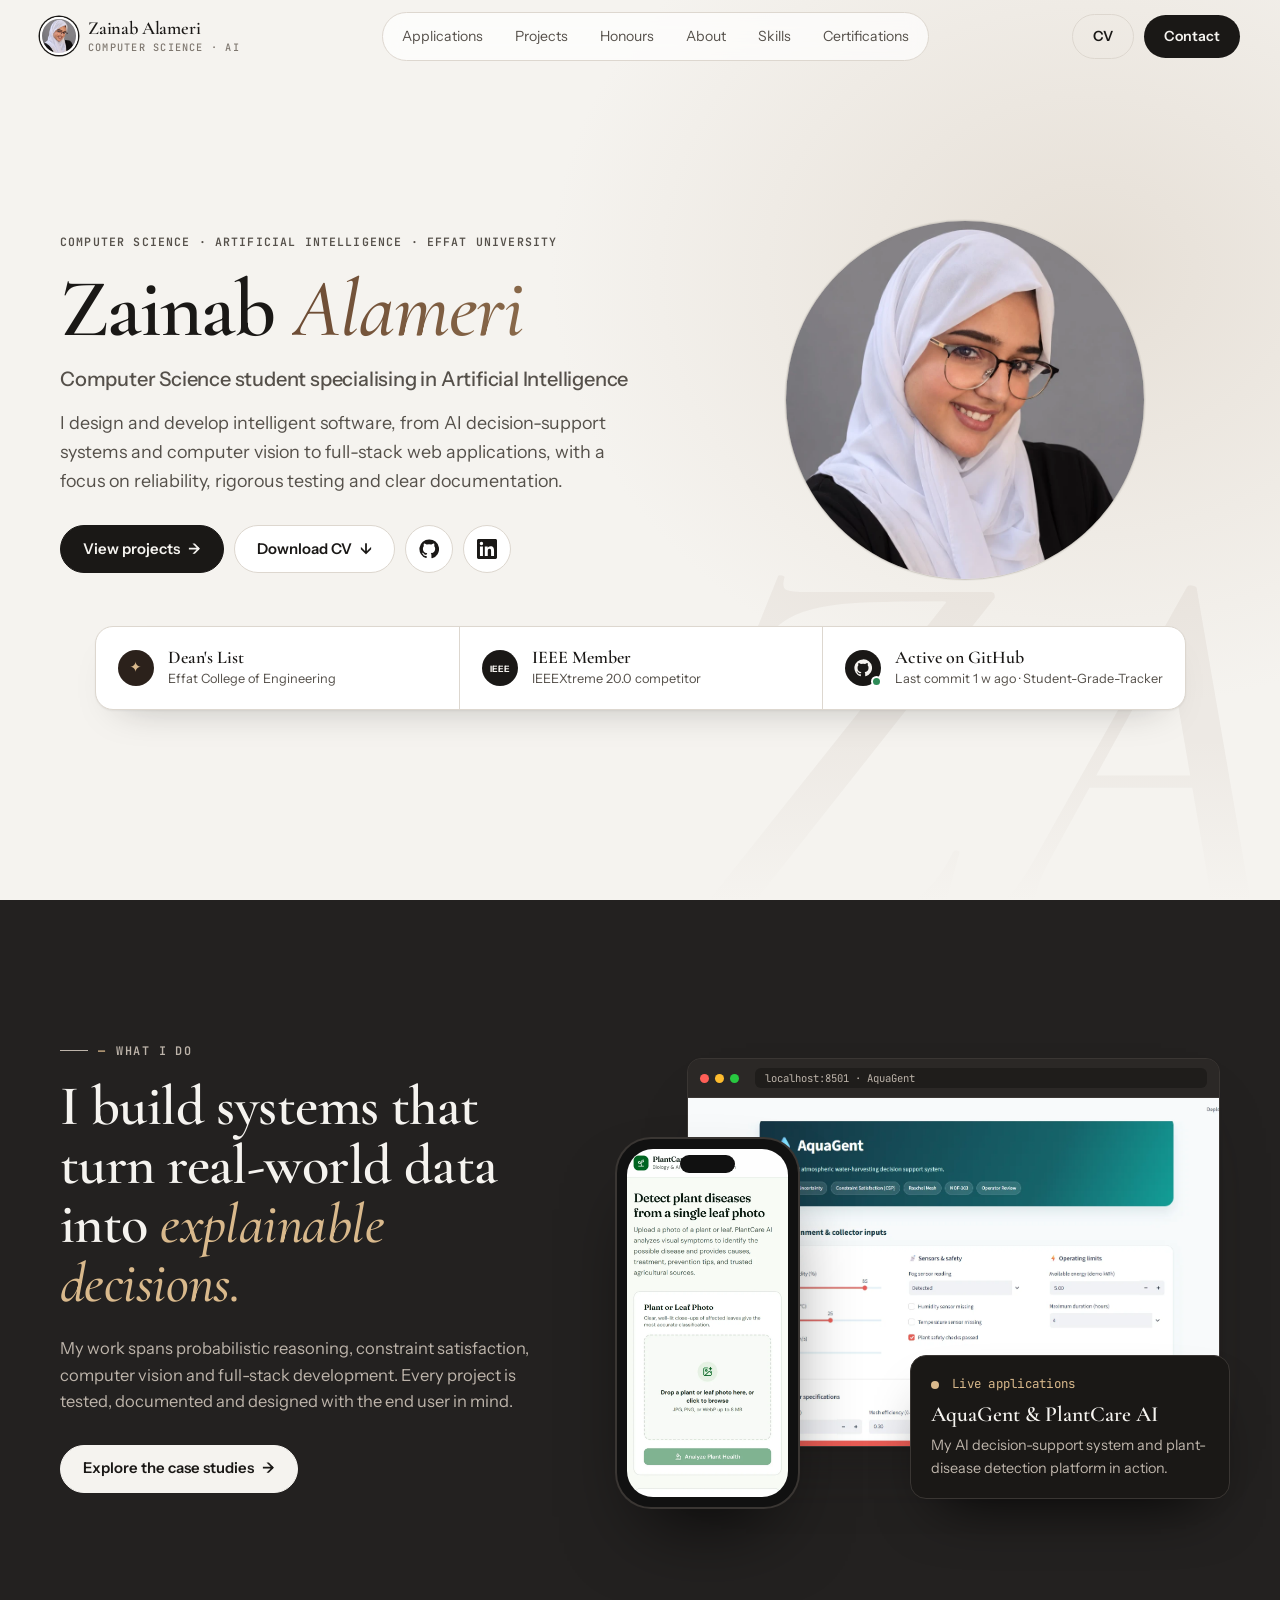
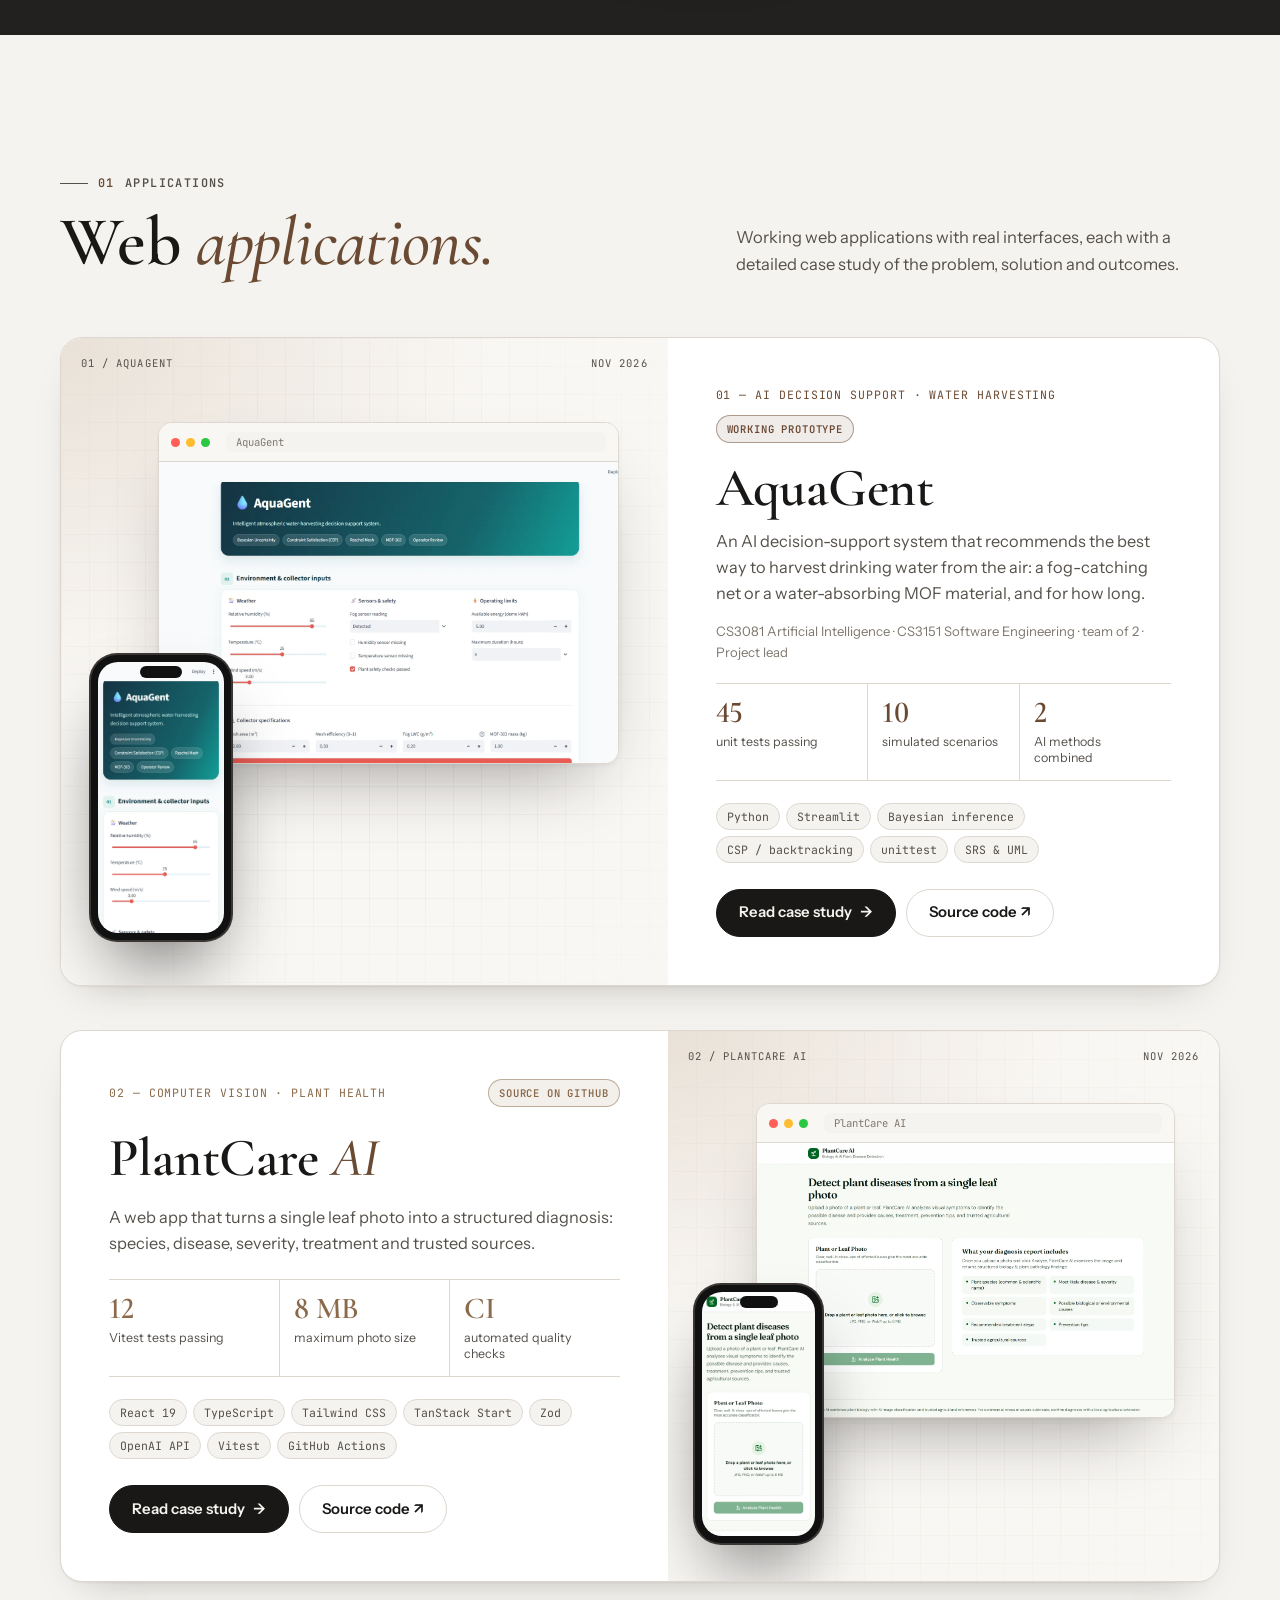
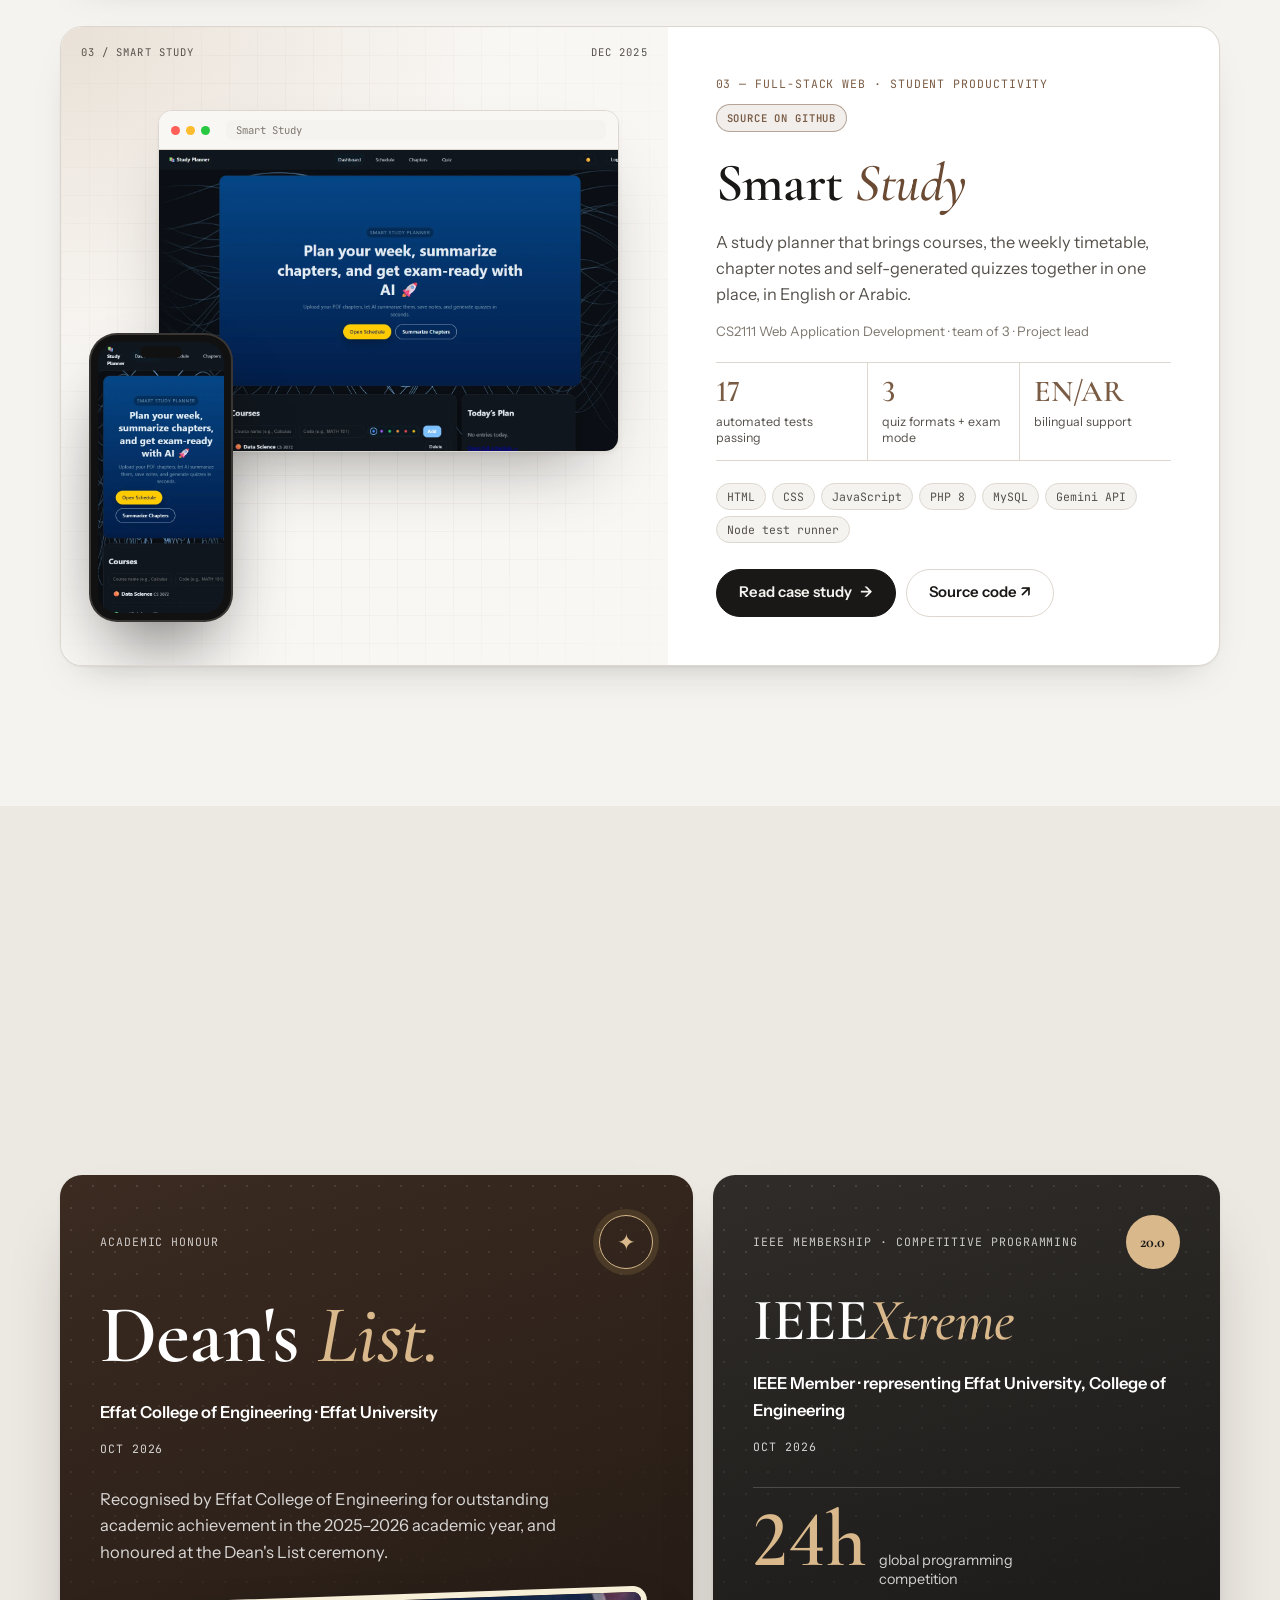
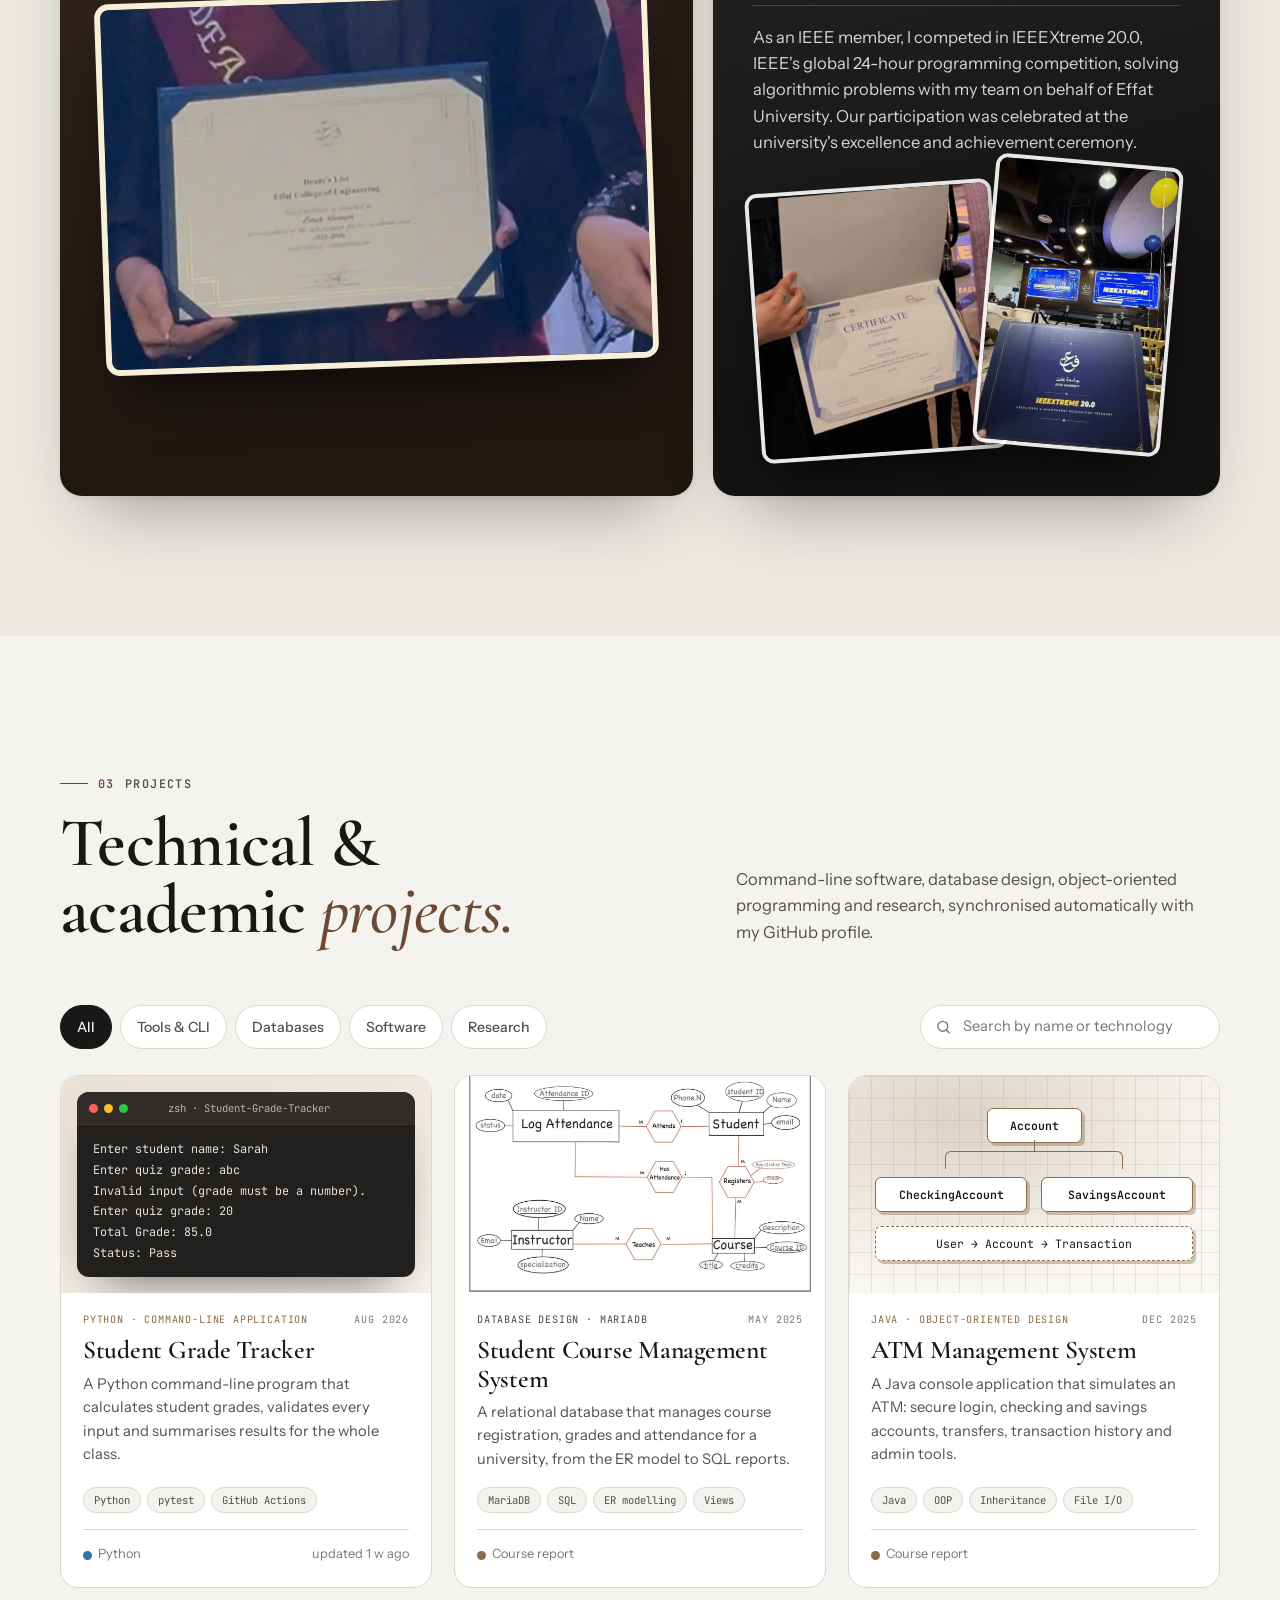
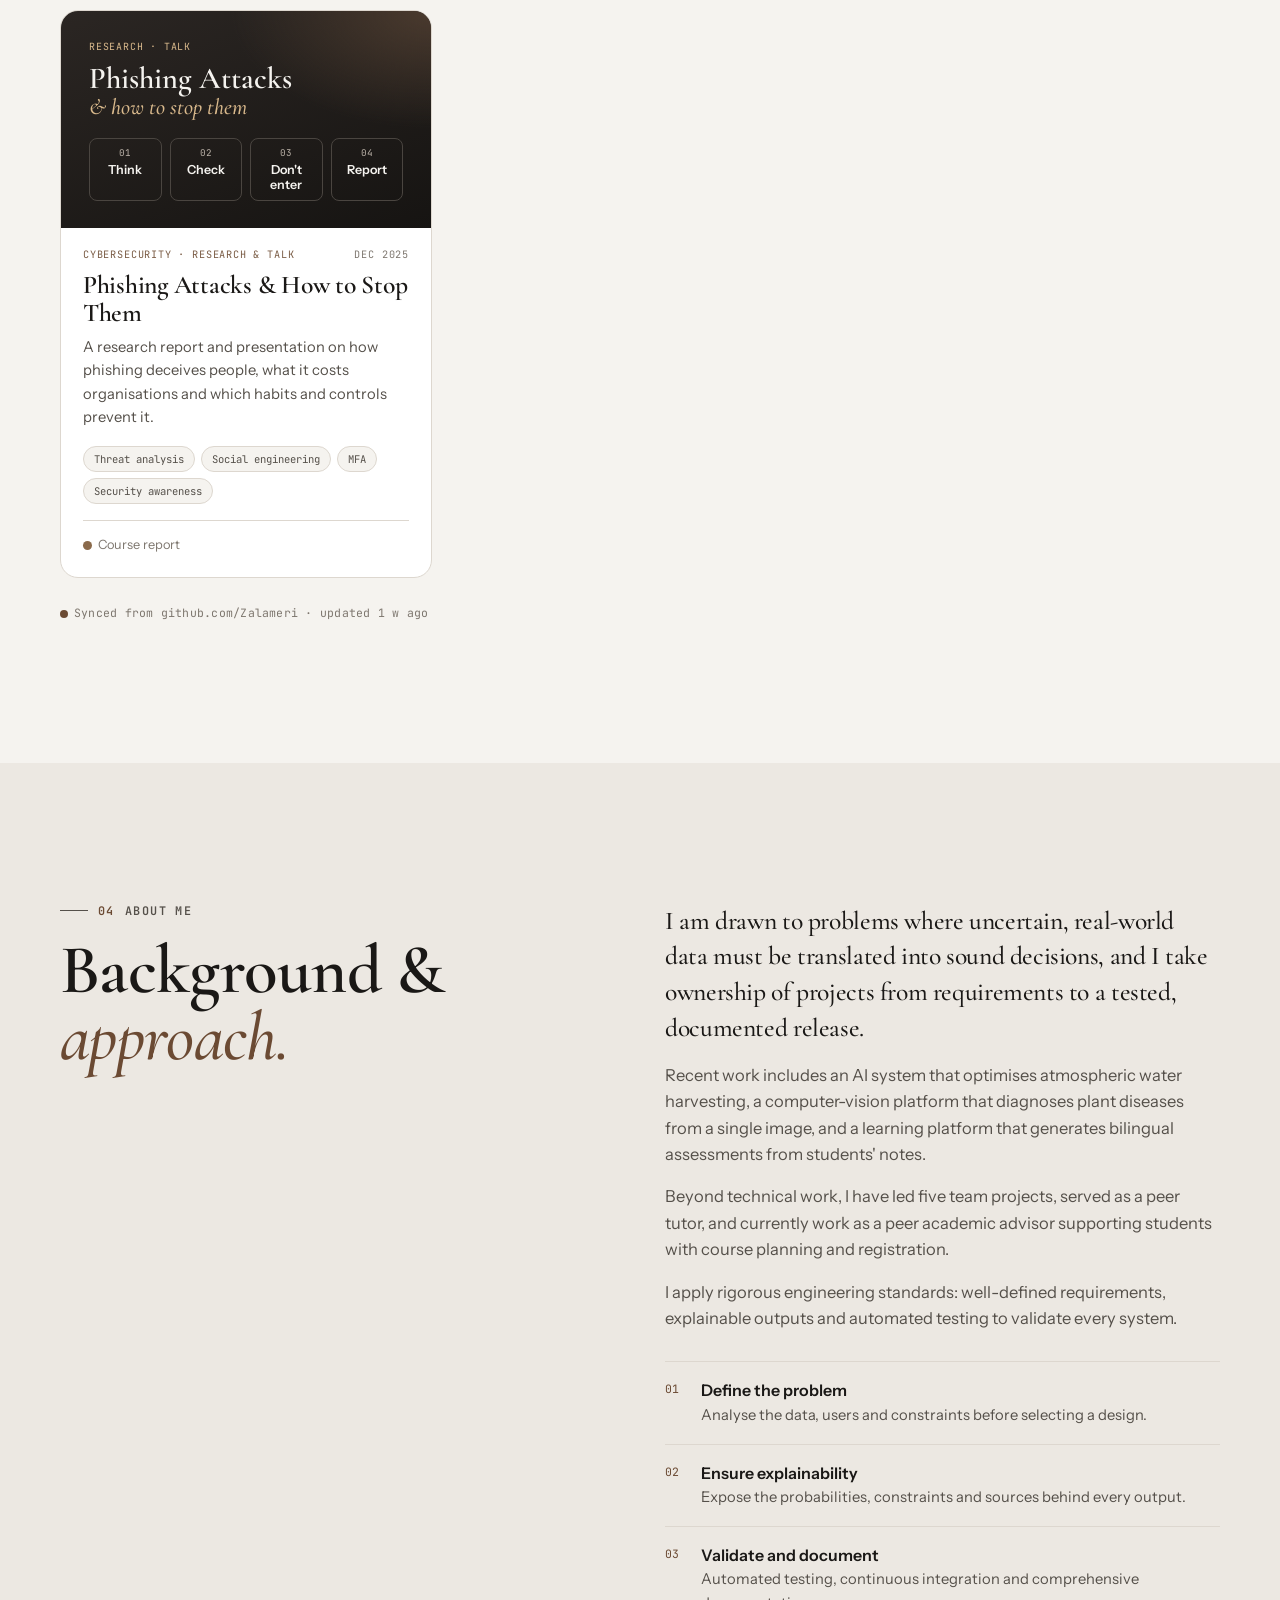
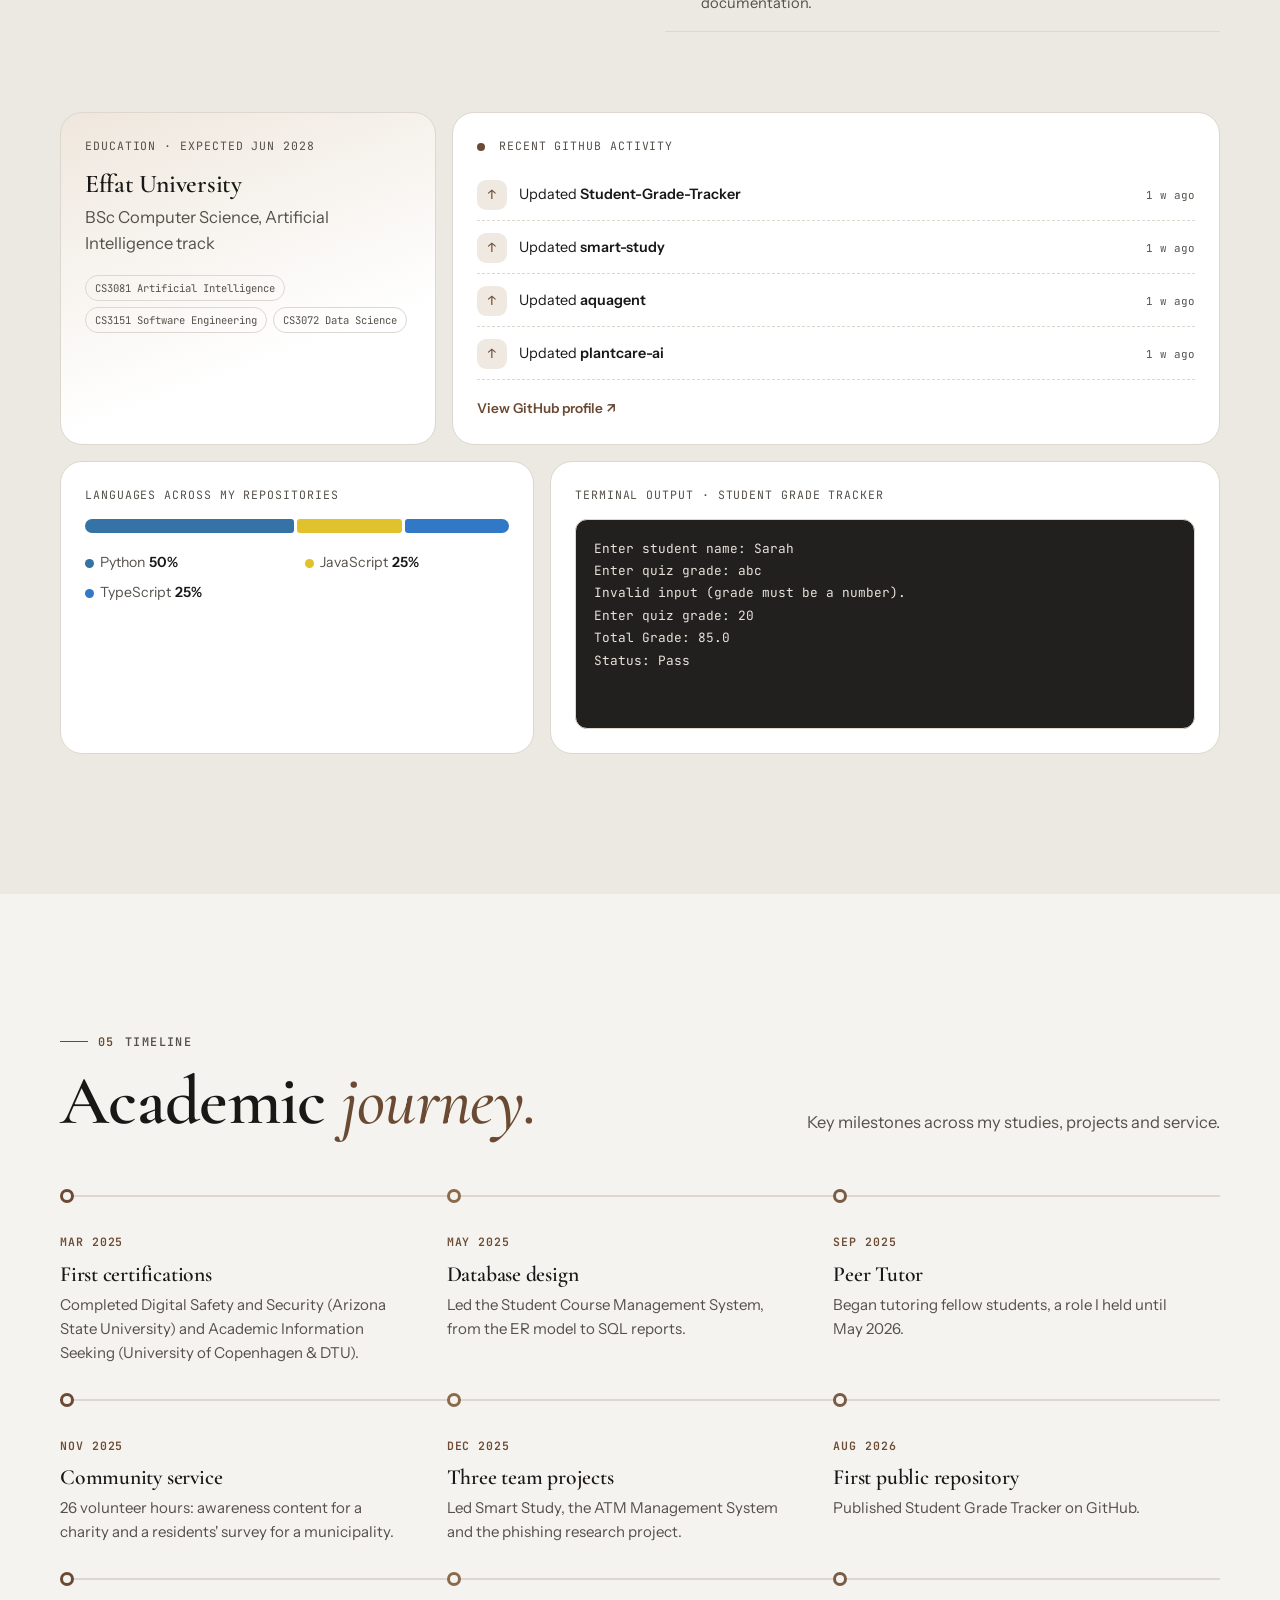
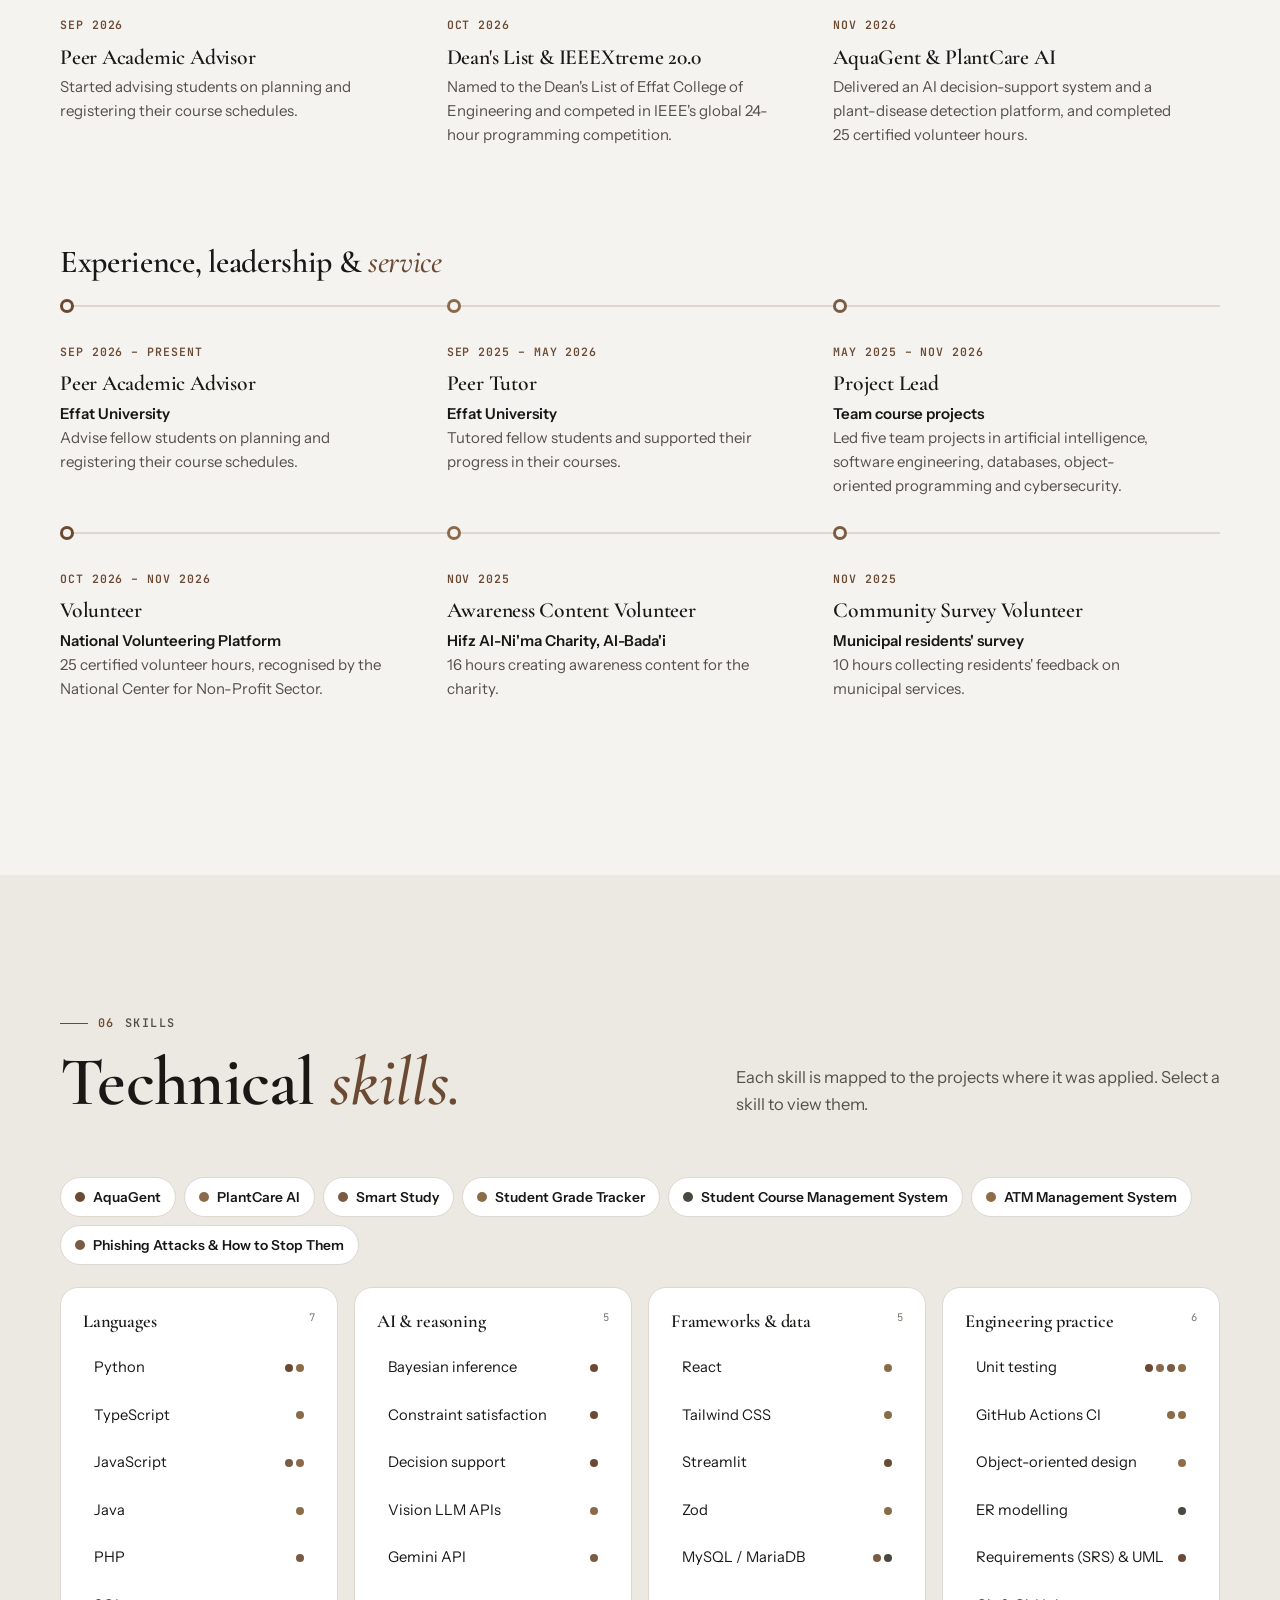
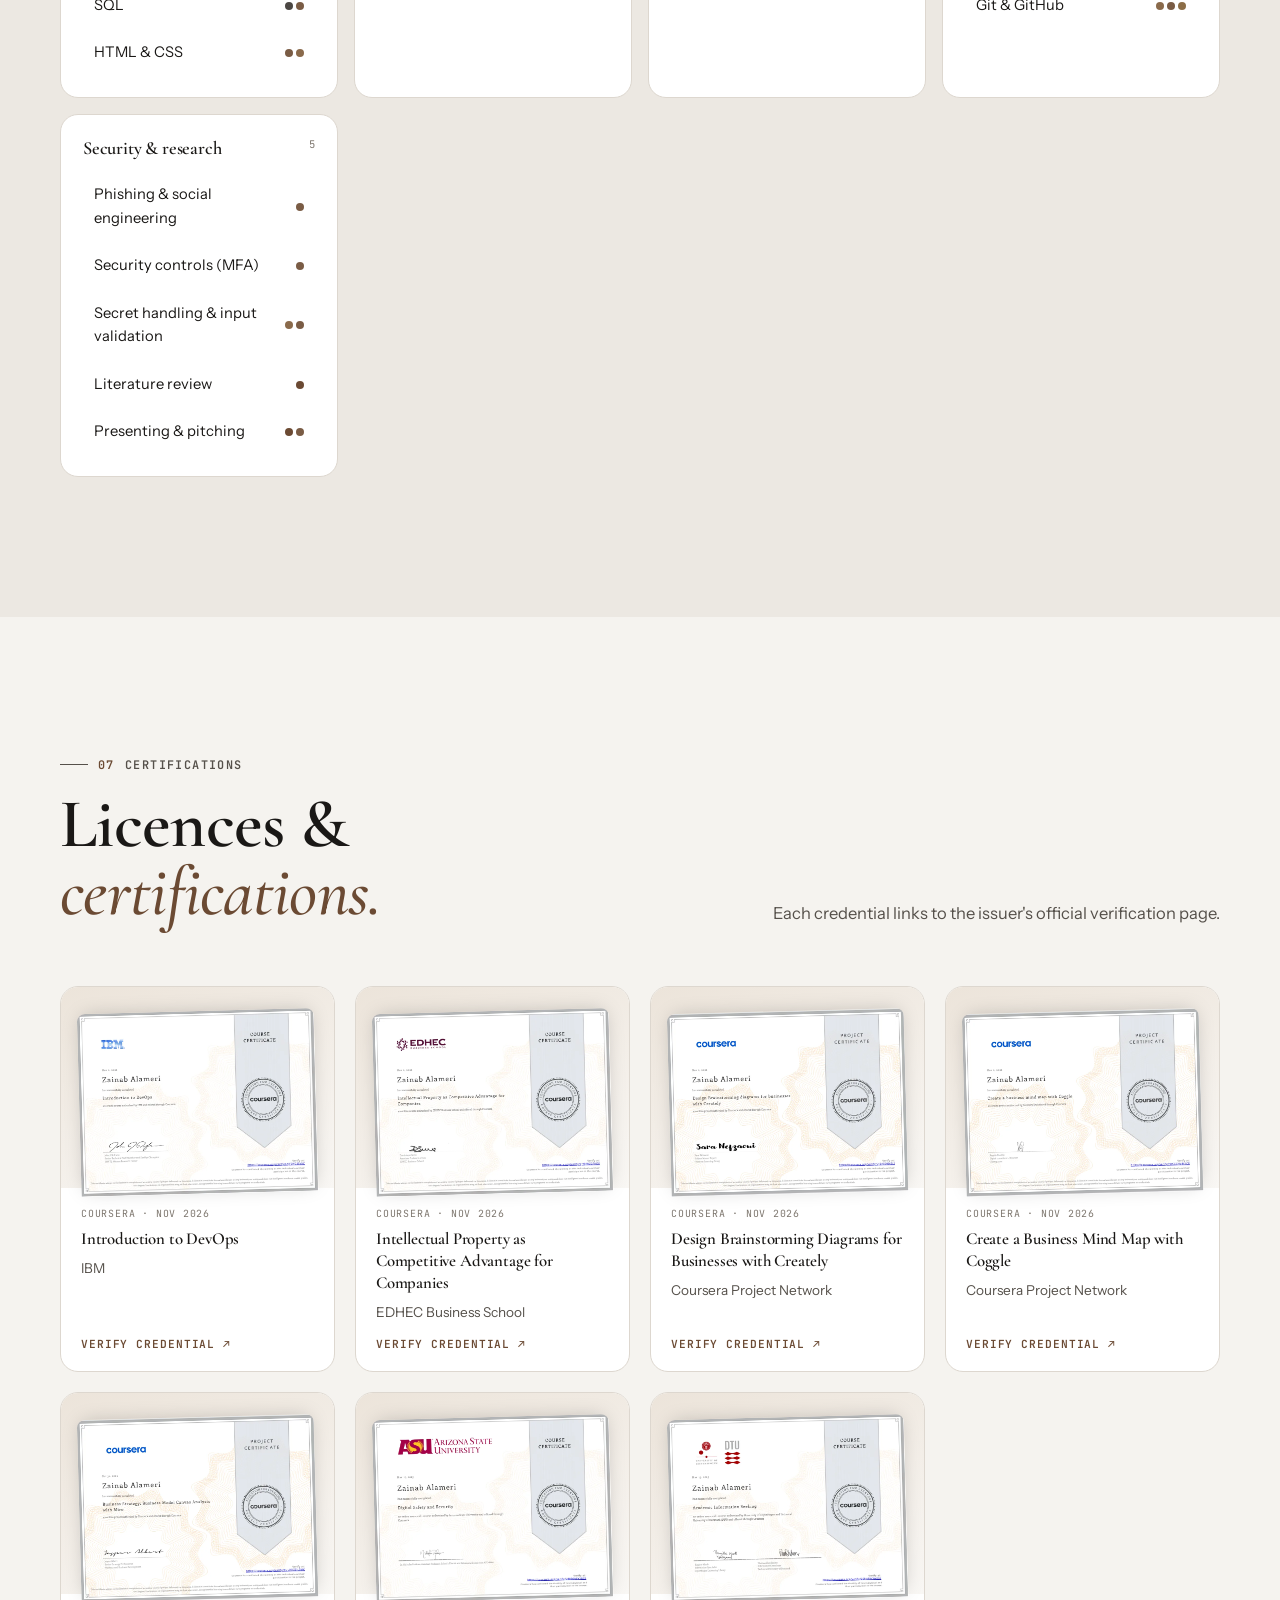
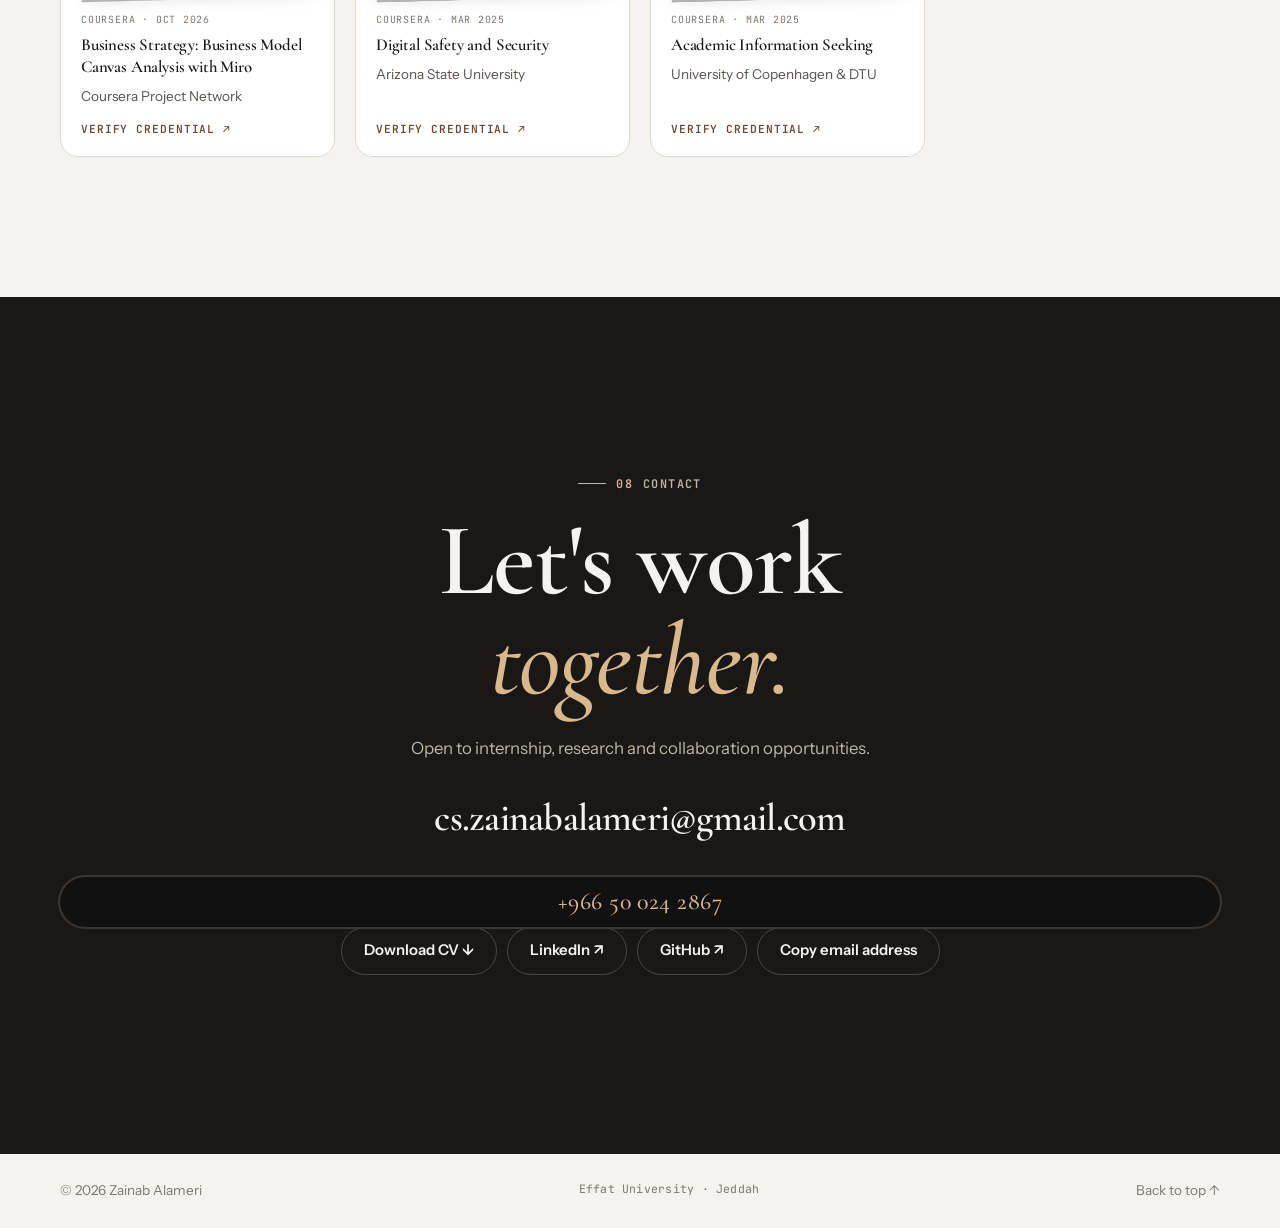
==== commit 0493f0ff: "Remove StudyBuddy from portfolio" ====
--- a/index.html
+++ b/index.html
@@ -17,7 +17,7 @@
   <link rel="preconnect" href="https://fonts.googleapis.com">
   <link rel="preconnect" href="https://fonts.gstatic.com" crossorigin>
   <link href="https://fonts.googleapis.com/css2?family=Cormorant+Garamond:ital,wght@0,400..700;1,400..700&family=Instrument+Sans:wght@400..700&family=JetBrains+Mono:wght@400;600&display=swap" rel="stylesheet">
-  <link rel="stylesheet" href="assets/css/style.css?v=25">
+  <link rel="stylesheet" href="assets/css/style.css?v=26">
 </head>
 <body>
   <a class="skip" href="#main">Skip to content</a>
@@ -138,7 +138,7 @@
             <p class="eyebrow"><span>03</span> Projects</p>
             <h2 class="display">Technical &amp; academic <em>projects.</em></h2>
           </div>
-          <p class="sec-sub">Command-line tools, database design, object-oriented software and research, synchronised automatically with my GitHub profile.</p>
+          <p class="sec-sub">Command-line software, database design, object-oriented programming and research, synchronised automatically with my GitHub profile.</p>
         </header>
         <div class="toolbar">
           <div id="filters" class="filters" role="group" aria-label="Filter projects"></div>
@@ -189,8 +189,8 @@
           <ul id="langlist" class="langlist"></ul>
         </article>
         <article class="tile term-tile">
-          <p class="mono">Terminal output · StudyBuddy CLI</p>
-          <pre class="term" id="term" aria-label="Terminal output from StudyBuddy Flashcards"></pre>
+          <p class="mono">Terminal output · Student Grade Tracker</p>
+          <pre class="term" id="term" aria-label="Terminal output from Student Grade Tracker"></pre>
         </article>
       </div>
     </section>
@@ -265,8 +265,8 @@
     <a href="#home">Back to top ↑</a>
   </footer>
 
-  <script src="assets/js/data.js?v=25"></script>
-  <script src="assets/js/common.js?v=25"></script>
-  <script src="assets/js/main.js?v=25"></script>
+  <script src="assets/js/data.js?v=26"></script>
+  <script src="assets/js/common.js?v=26"></script>
+  <script src="assets/js/main.js?v=26"></script>
 </body>
 </html>
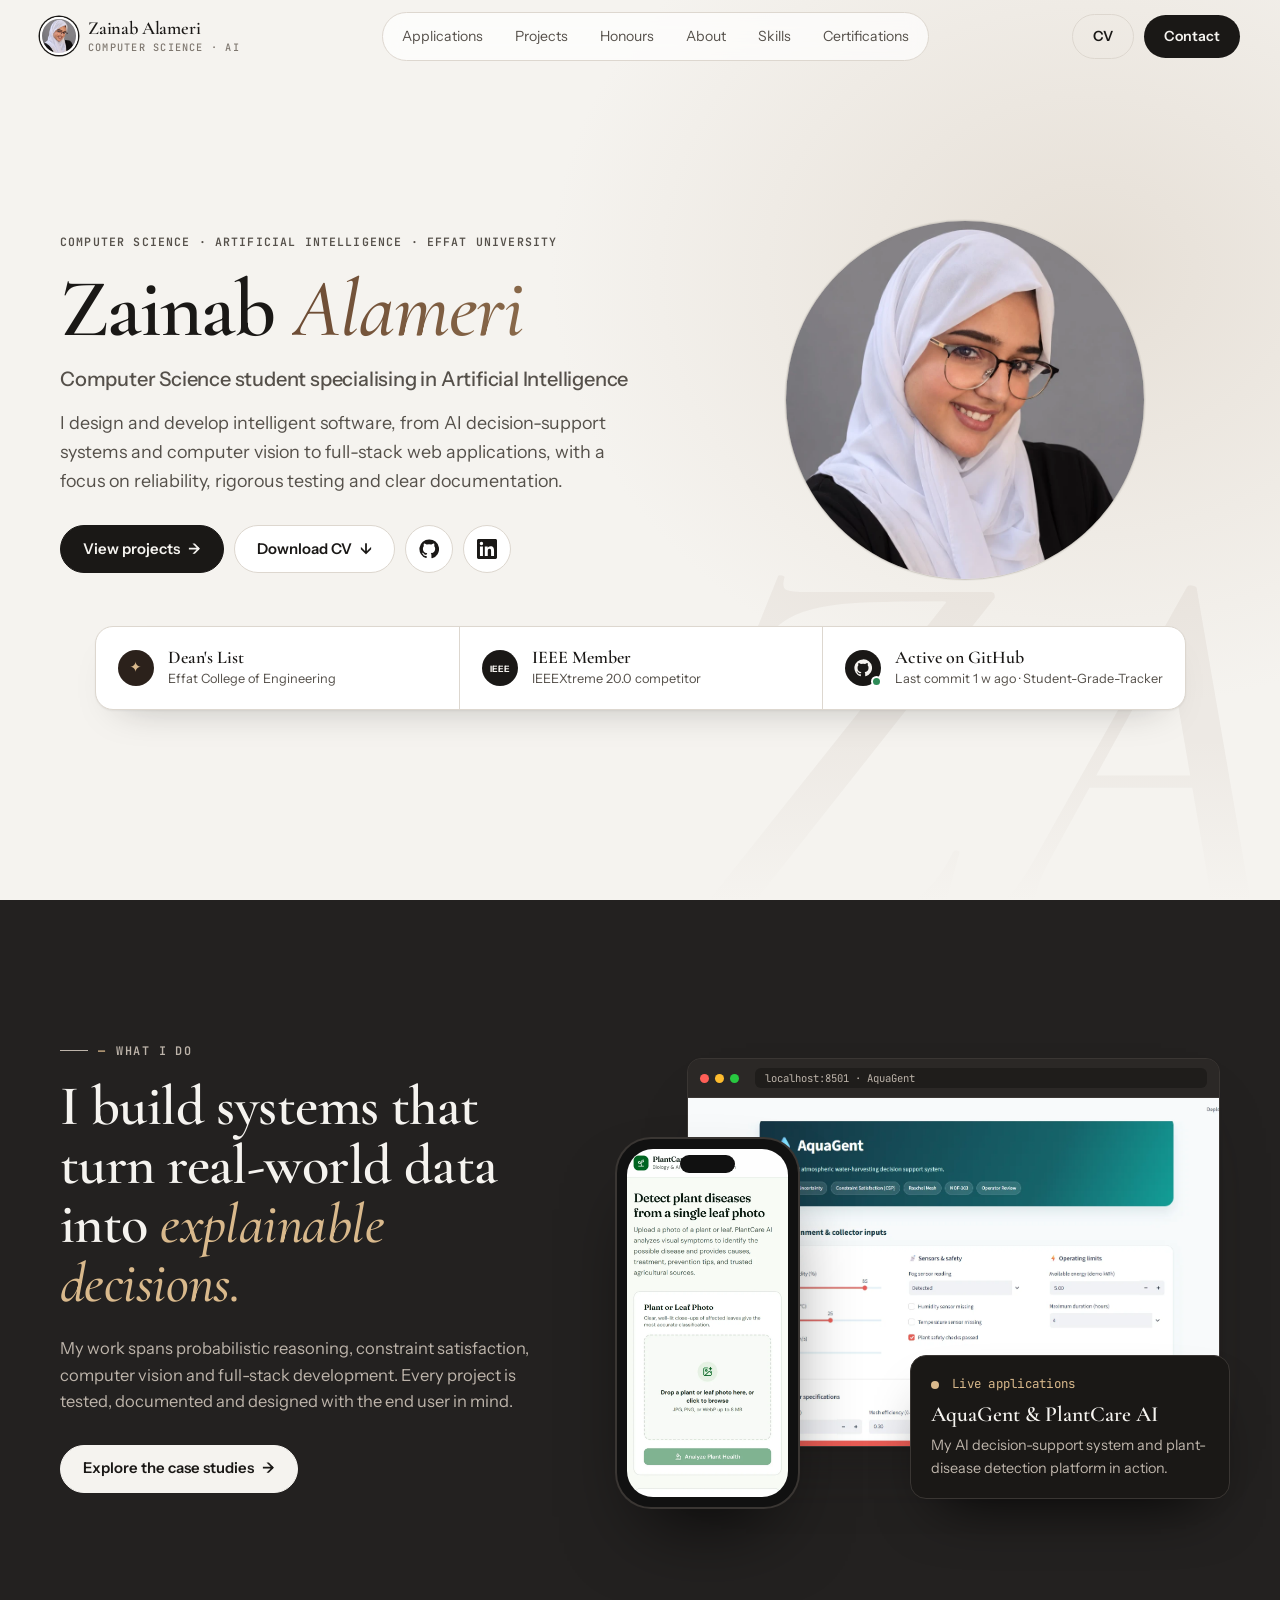
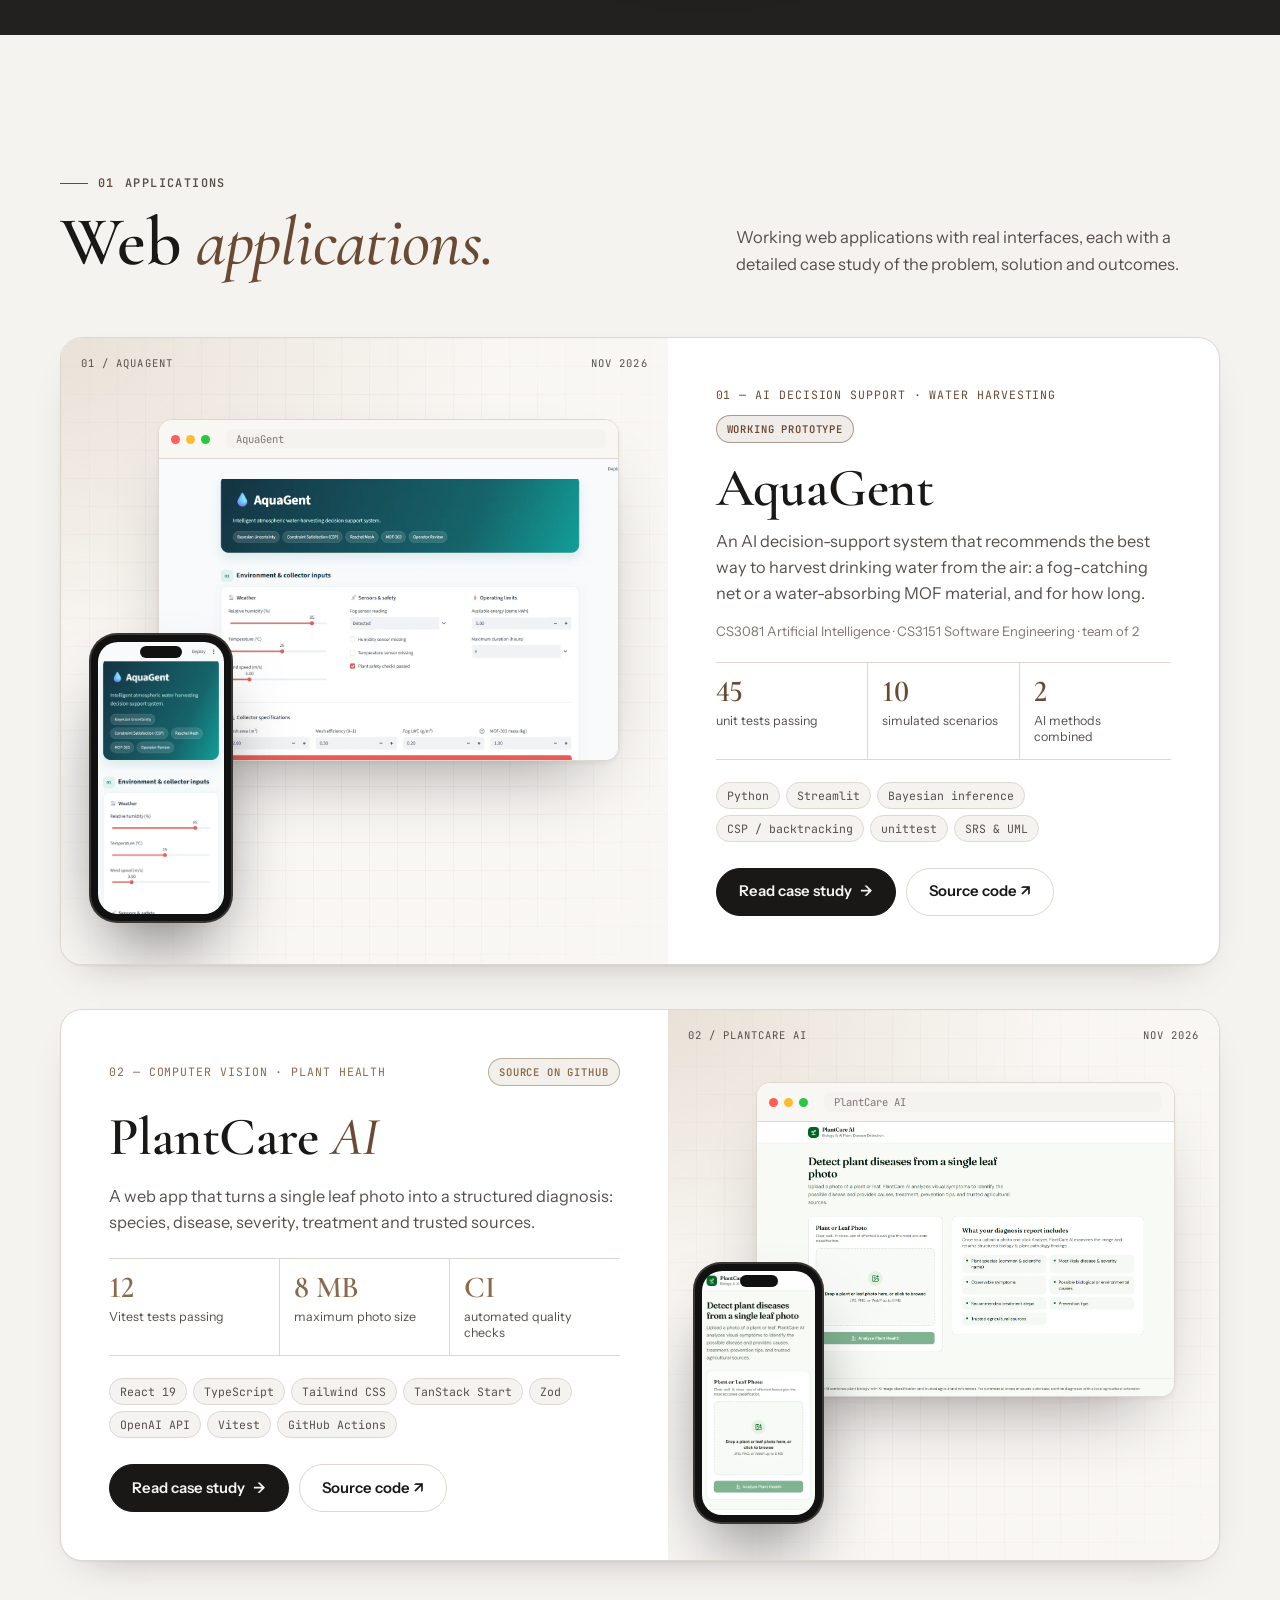
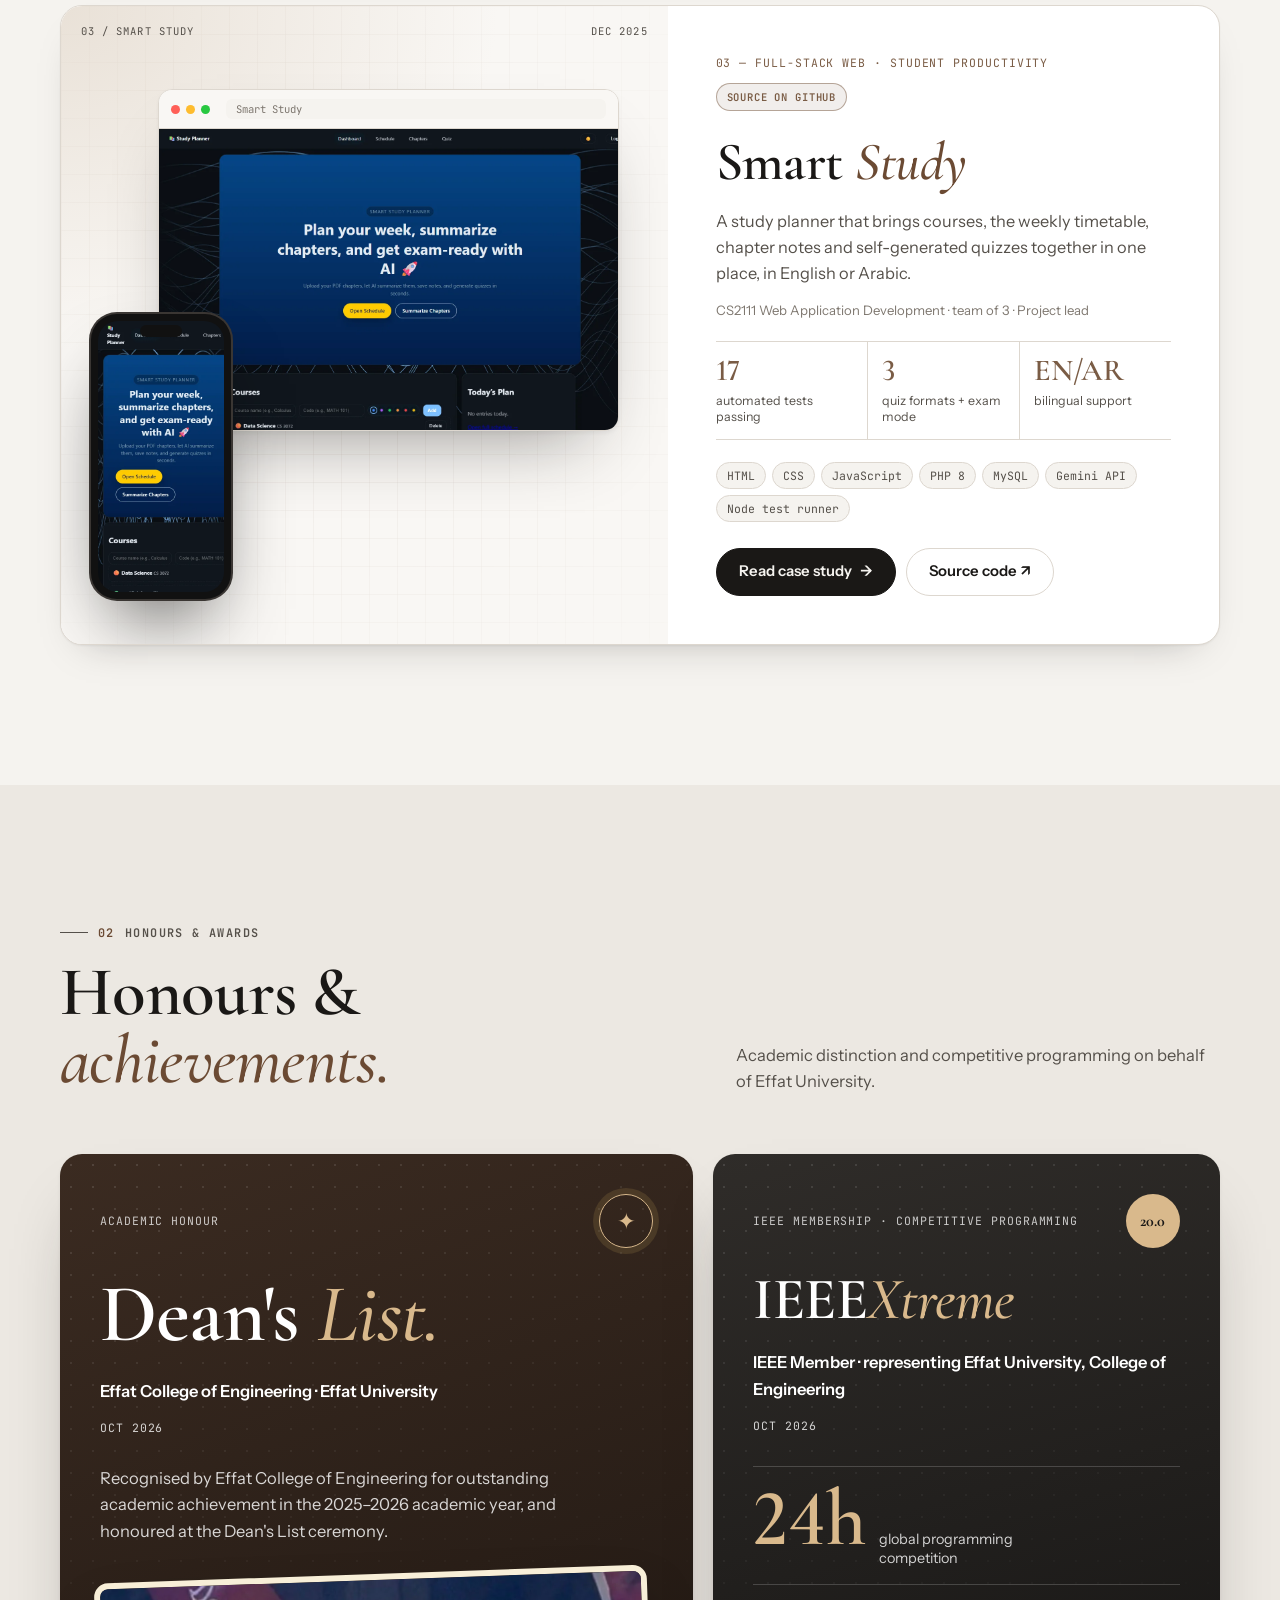
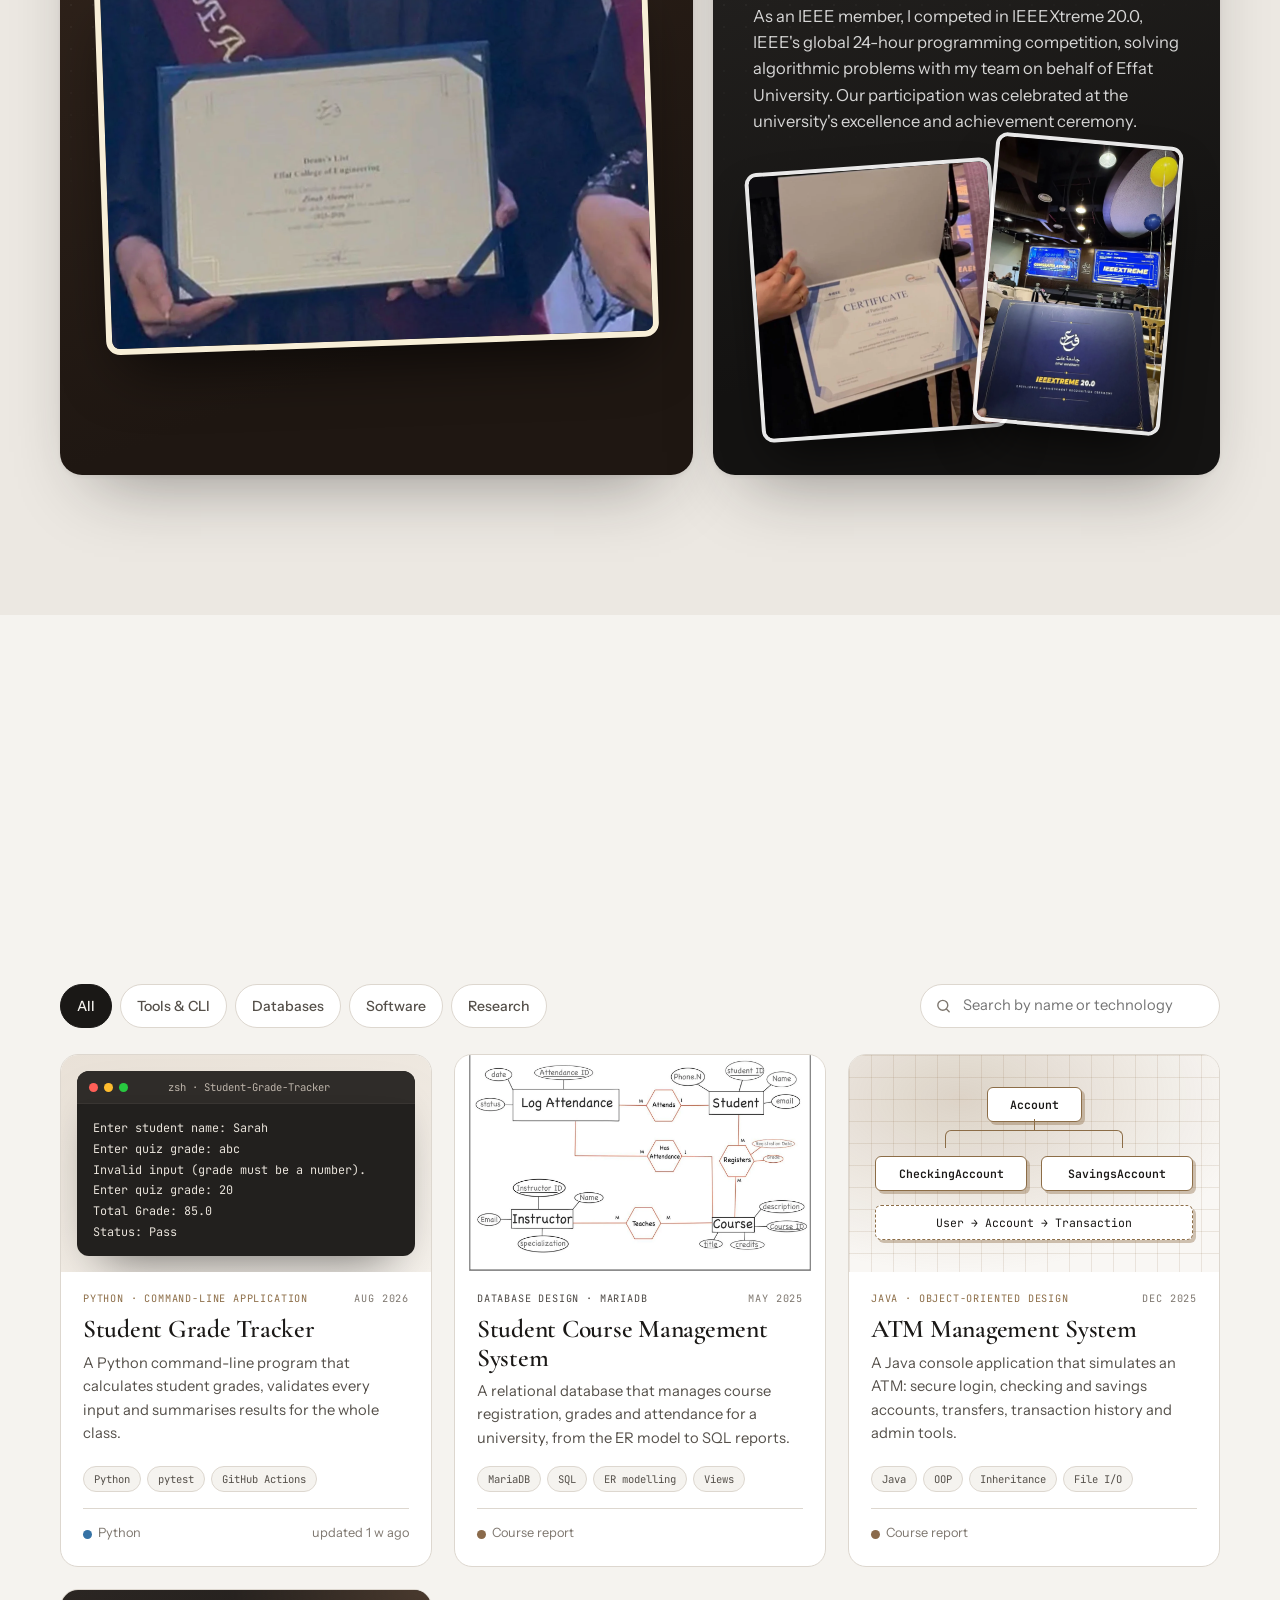
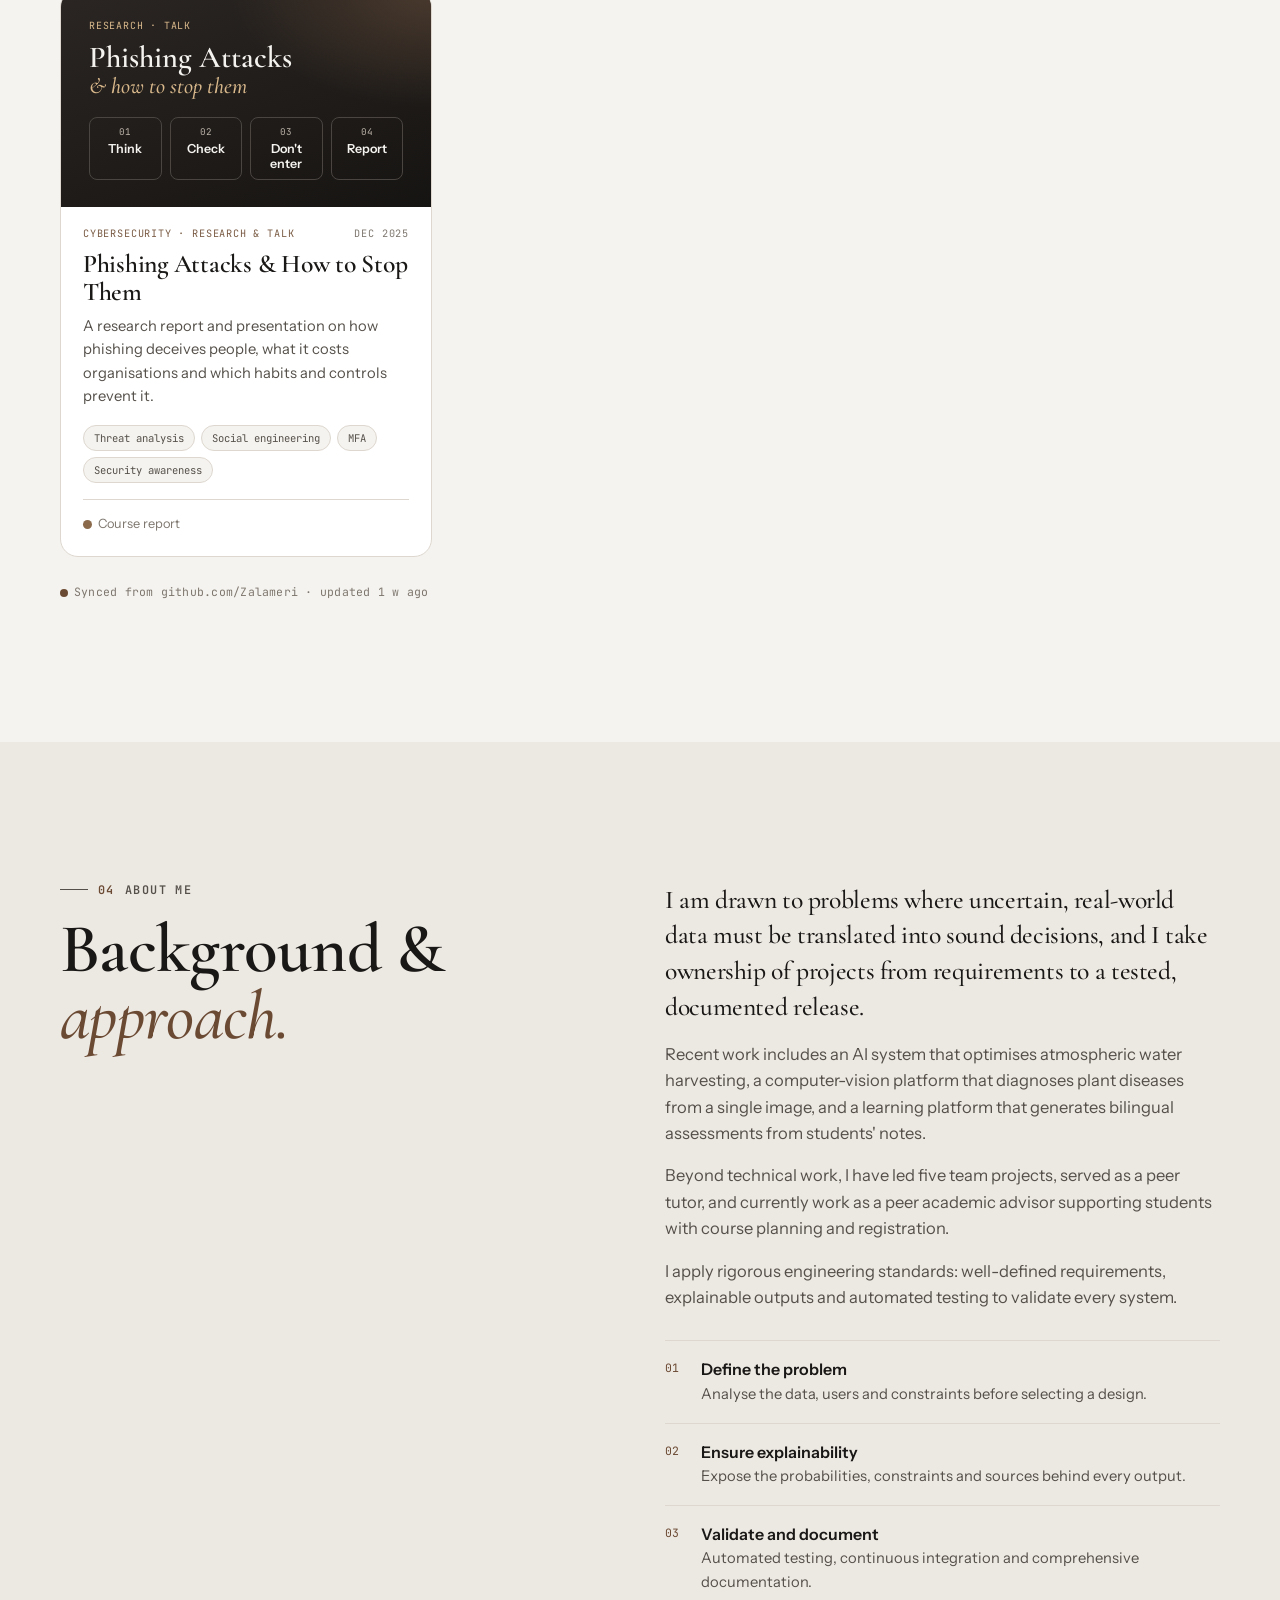
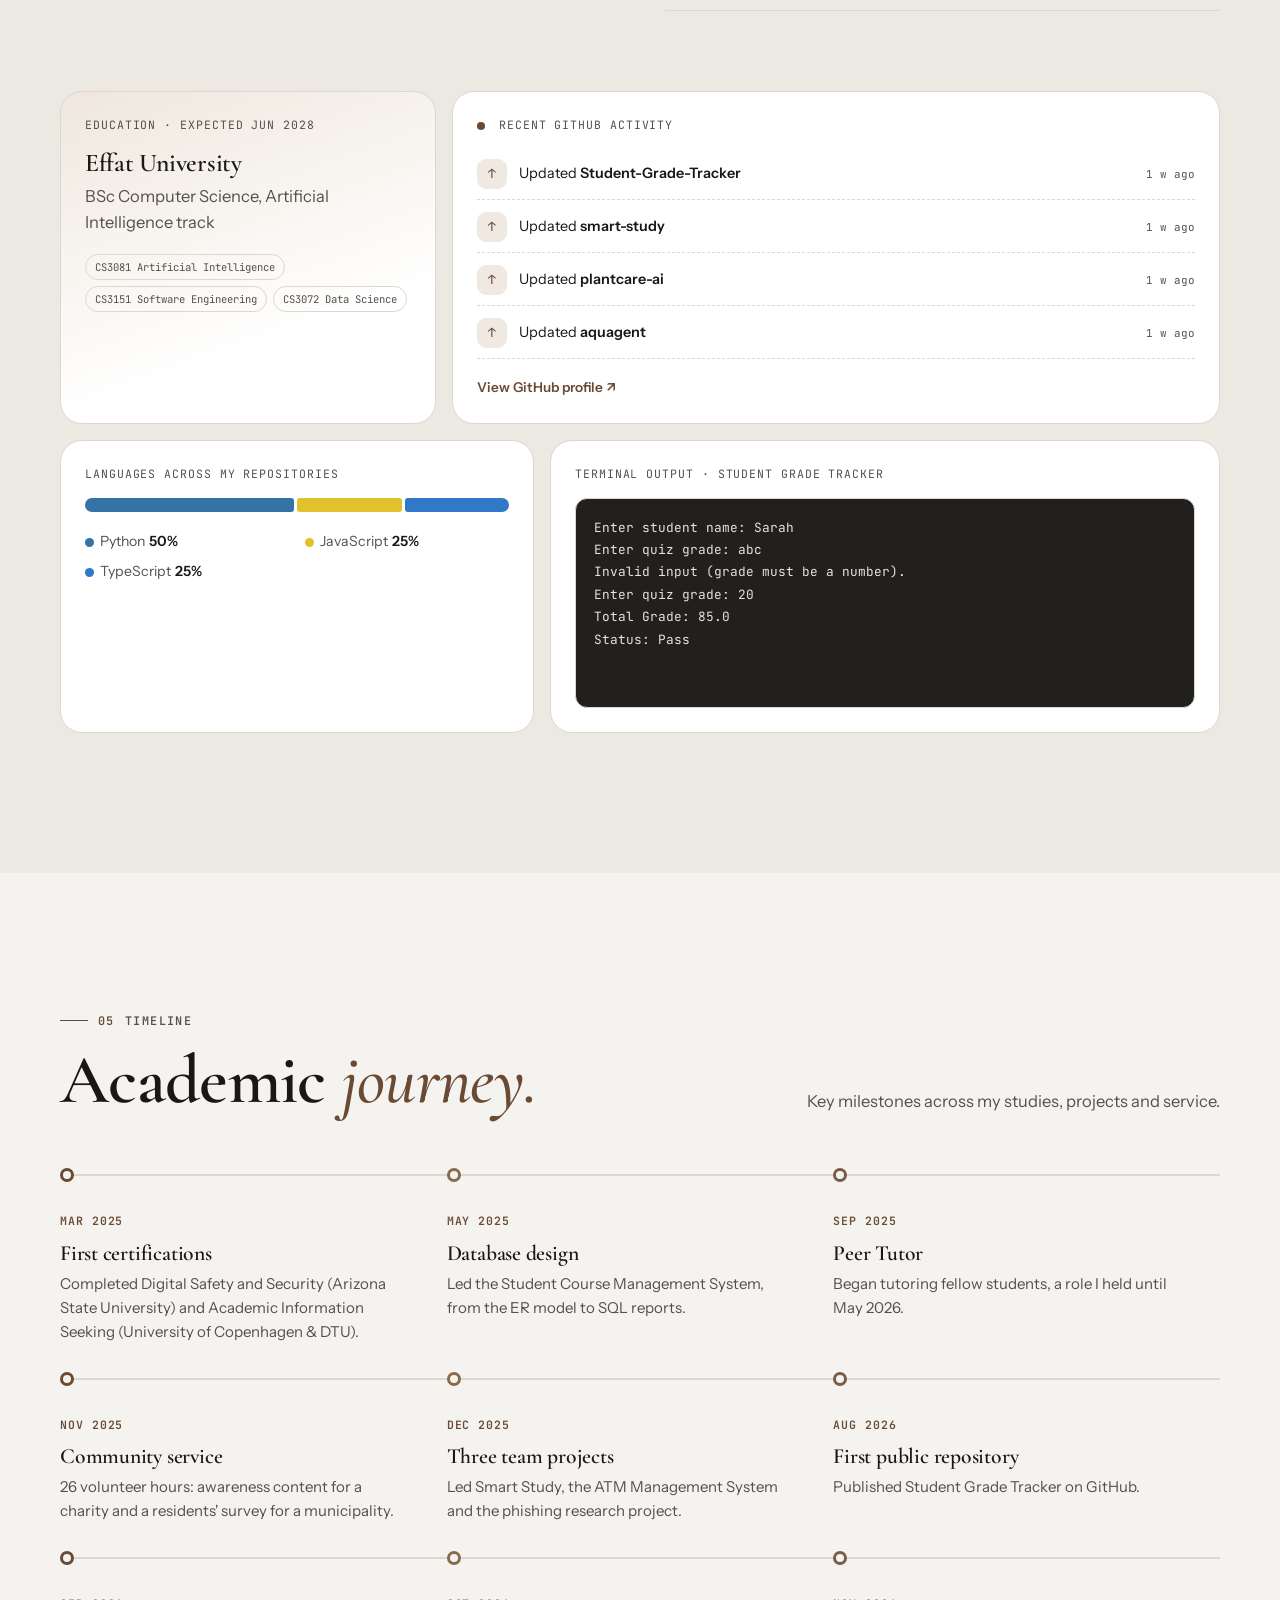
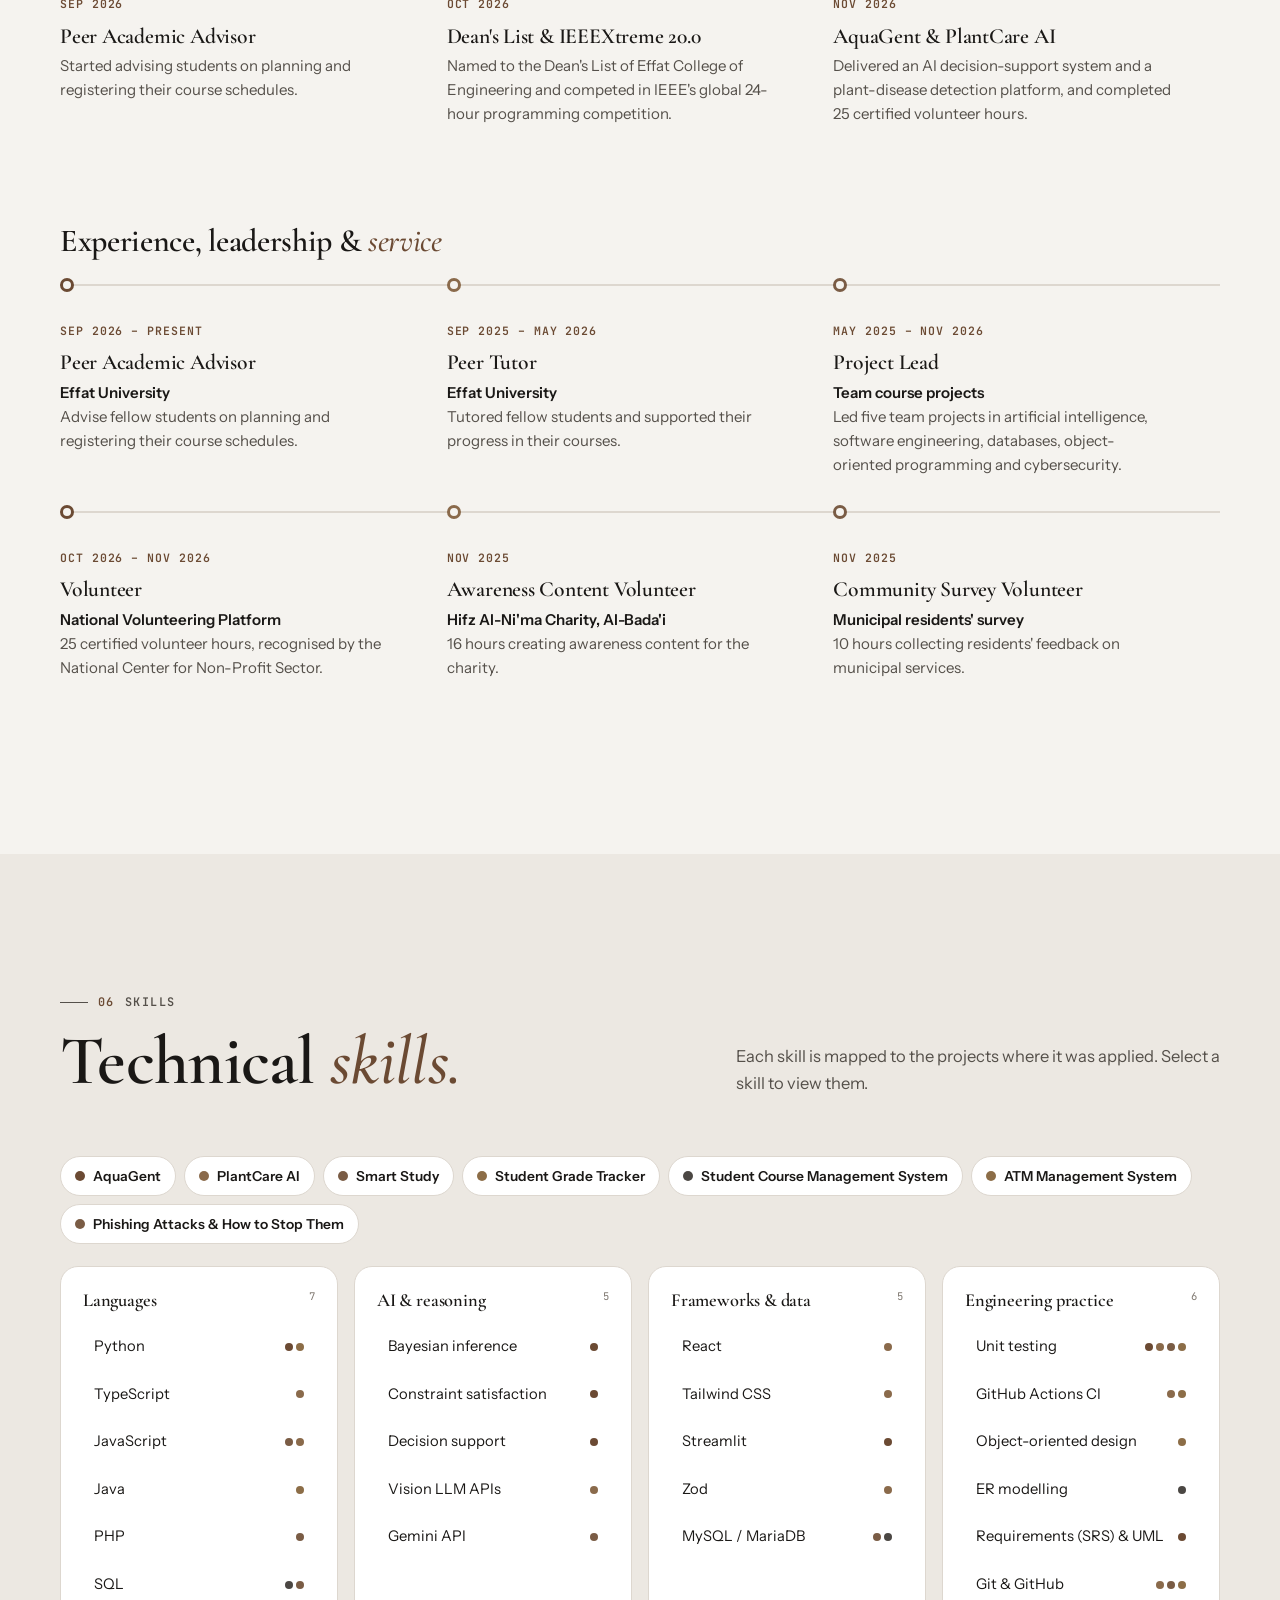
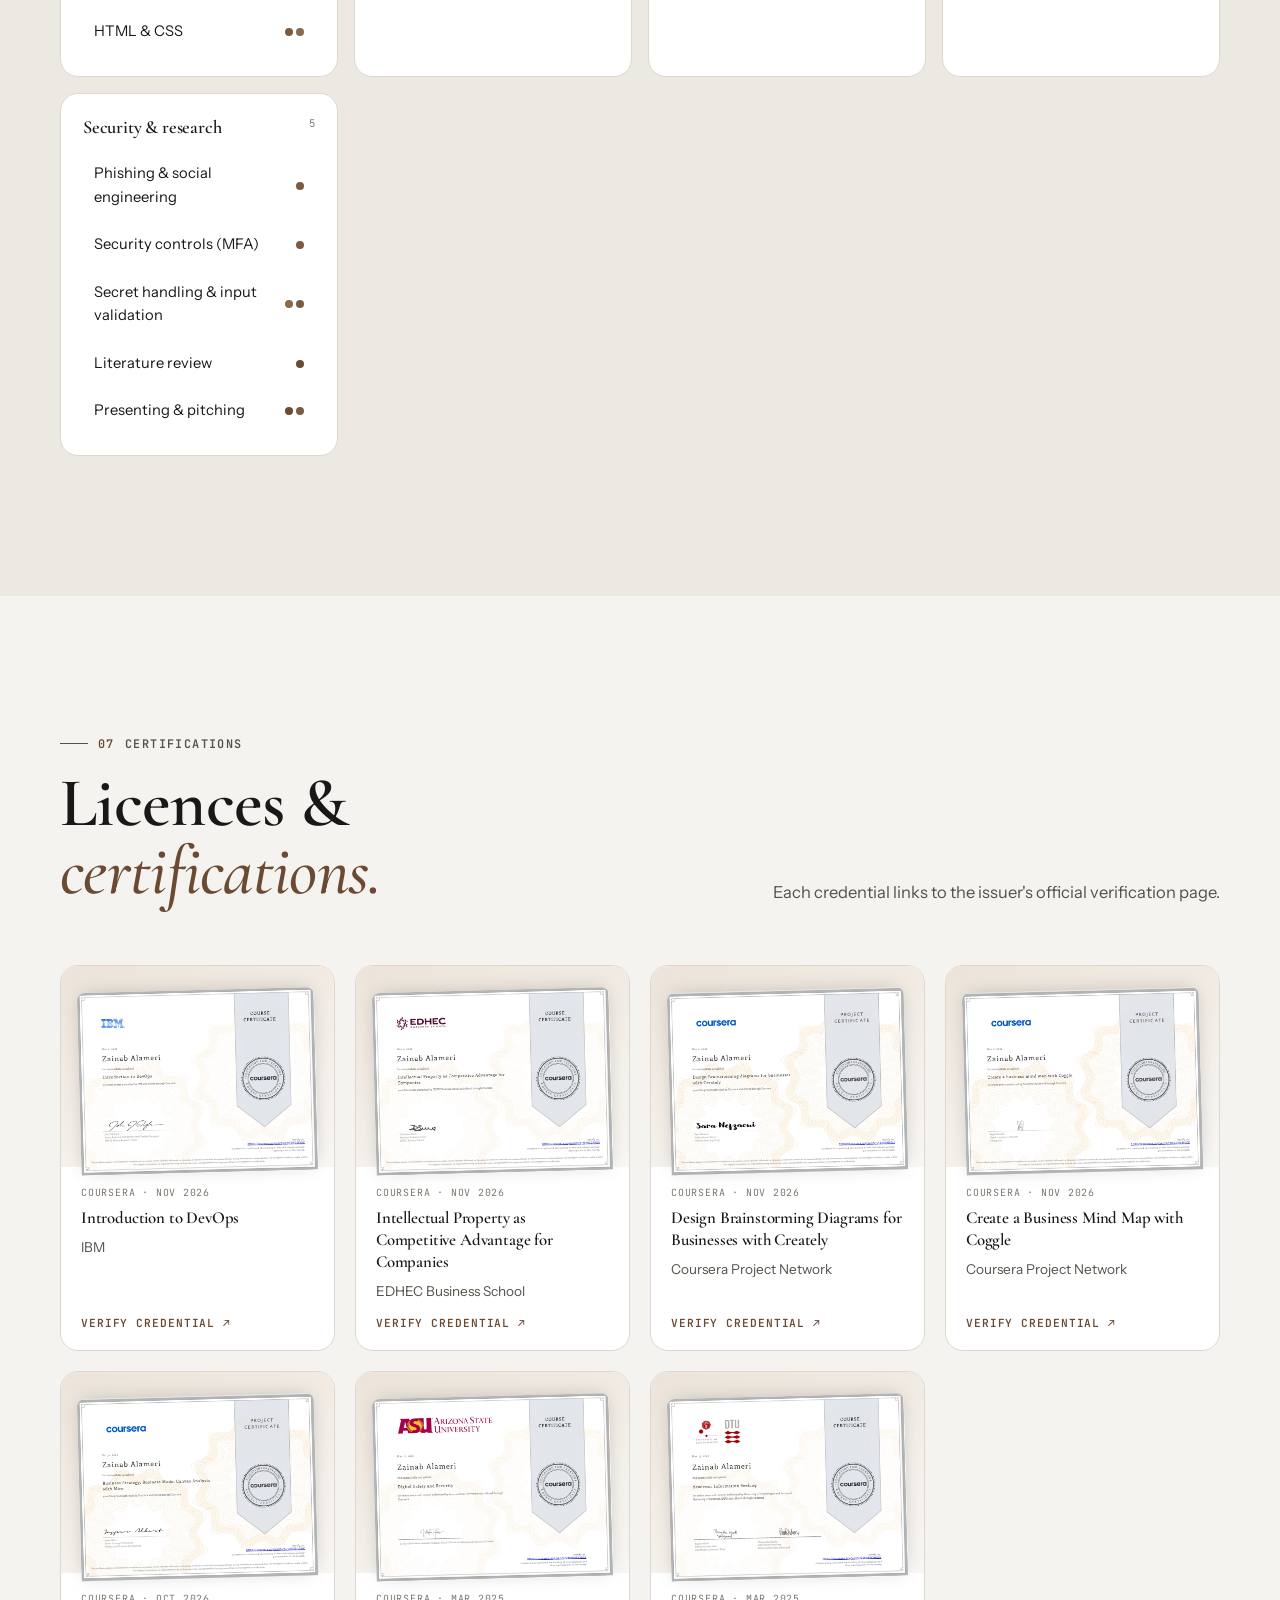
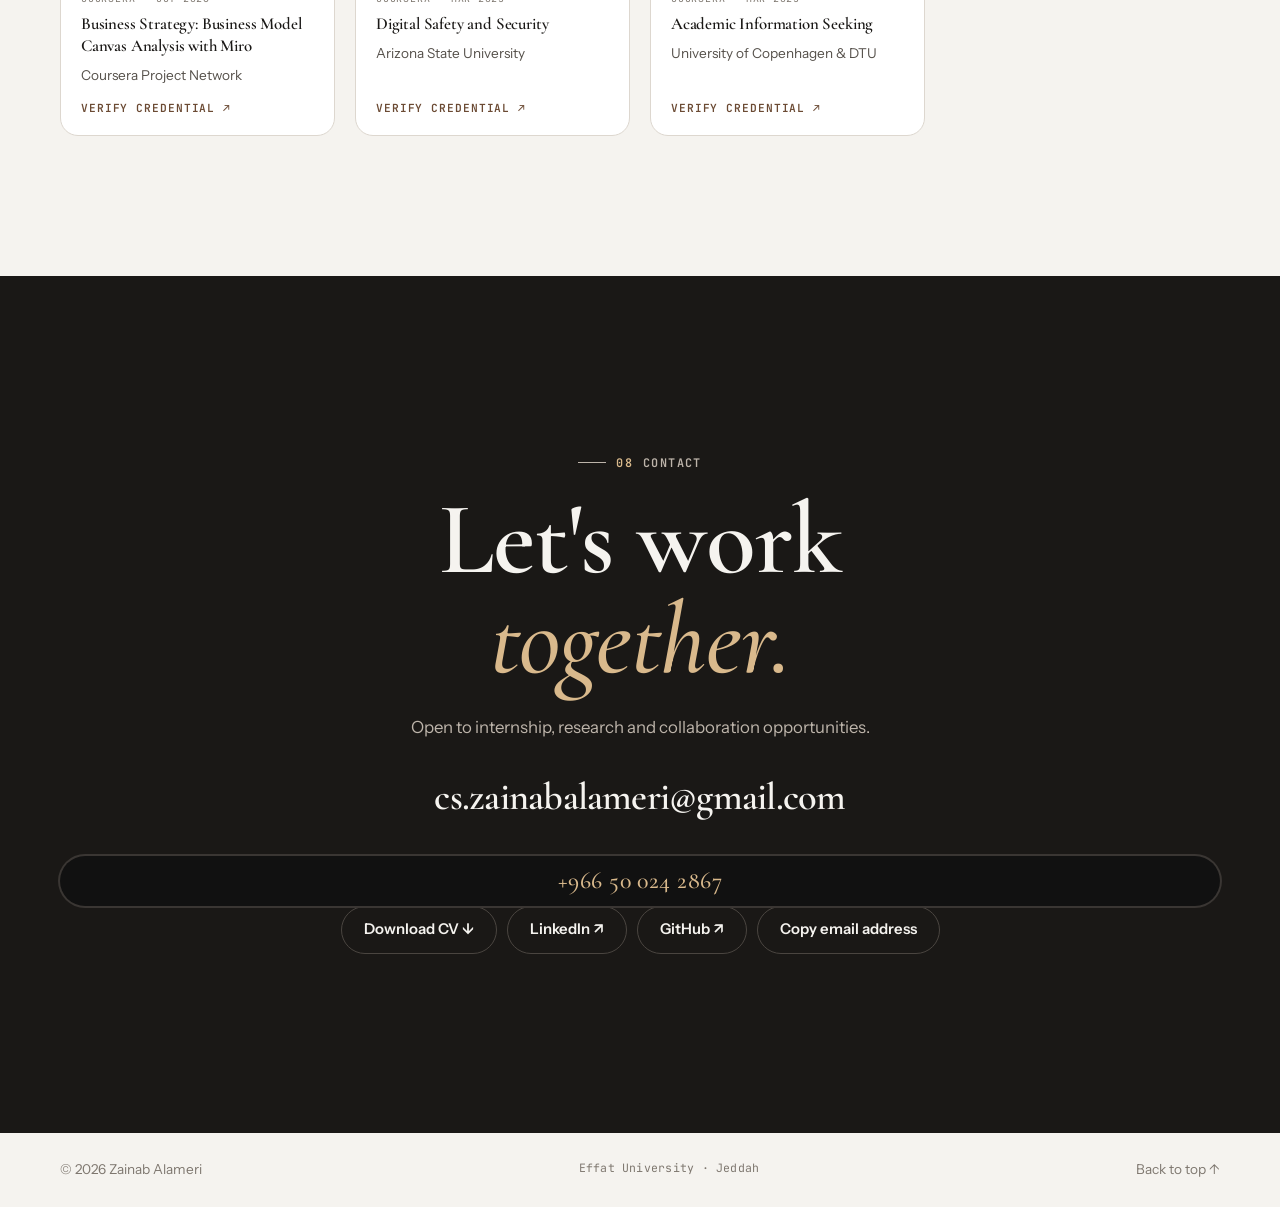
==== commit fe08a8ae: "AquaGent: add interactive demo page, report and links - aquagent/: interactive project page (agent d" ====
--- a/index.html
+++ b/index.html
@@ -17,7 +17,7 @@
   <link rel="preconnect" href="https://fonts.googleapis.com">
   <link rel="preconnect" href="https://fonts.gstatic.com" crossorigin>
   <link href="https://fonts.googleapis.com/css2?family=Cormorant+Garamond:ital,wght@0,400..700;1,400..700&family=Instrument+Sans:wght@400..700&family=JetBrains+Mono:wght@400;600&display=swap" rel="stylesheet">
-  <link rel="stylesheet" href="assets/css/style.css?v=26">
+  <link rel="stylesheet" href="assets/css/style.css?v=27">
 </head>
 <body>
   <a class="skip" href="#main">Skip to content</a>
@@ -265,8 +265,8 @@
     <a href="#home">Back to top ↑</a>
   </footer>
 
-  <script src="assets/js/data.js?v=26"></script>
-  <script src="assets/js/common.js?v=26"></script>
-  <script src="assets/js/main.js?v=26"></script>
+  <script src="assets/js/data.js?v=27"></script>
+  <script src="assets/js/common.js?v=27"></script>
+  <script src="assets/js/main.js?v=27"></script>
 </body>
 </html>
